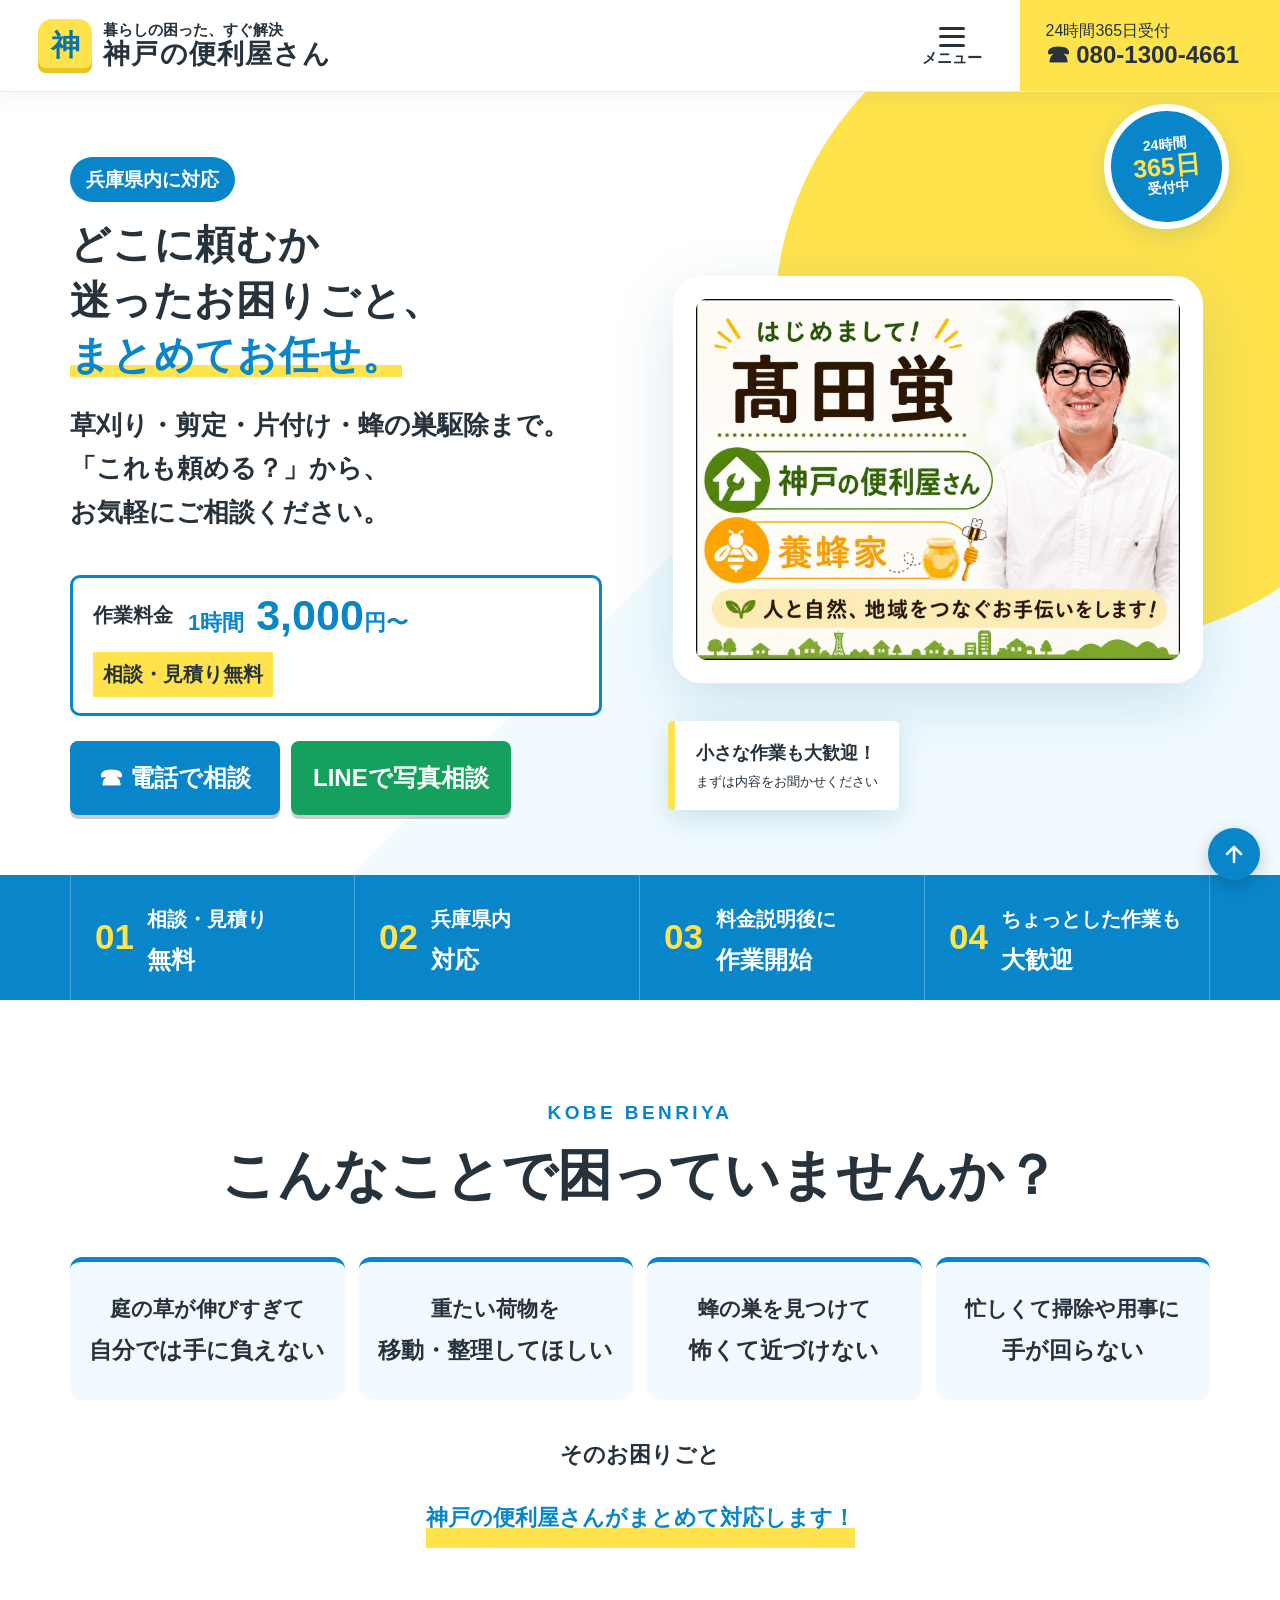
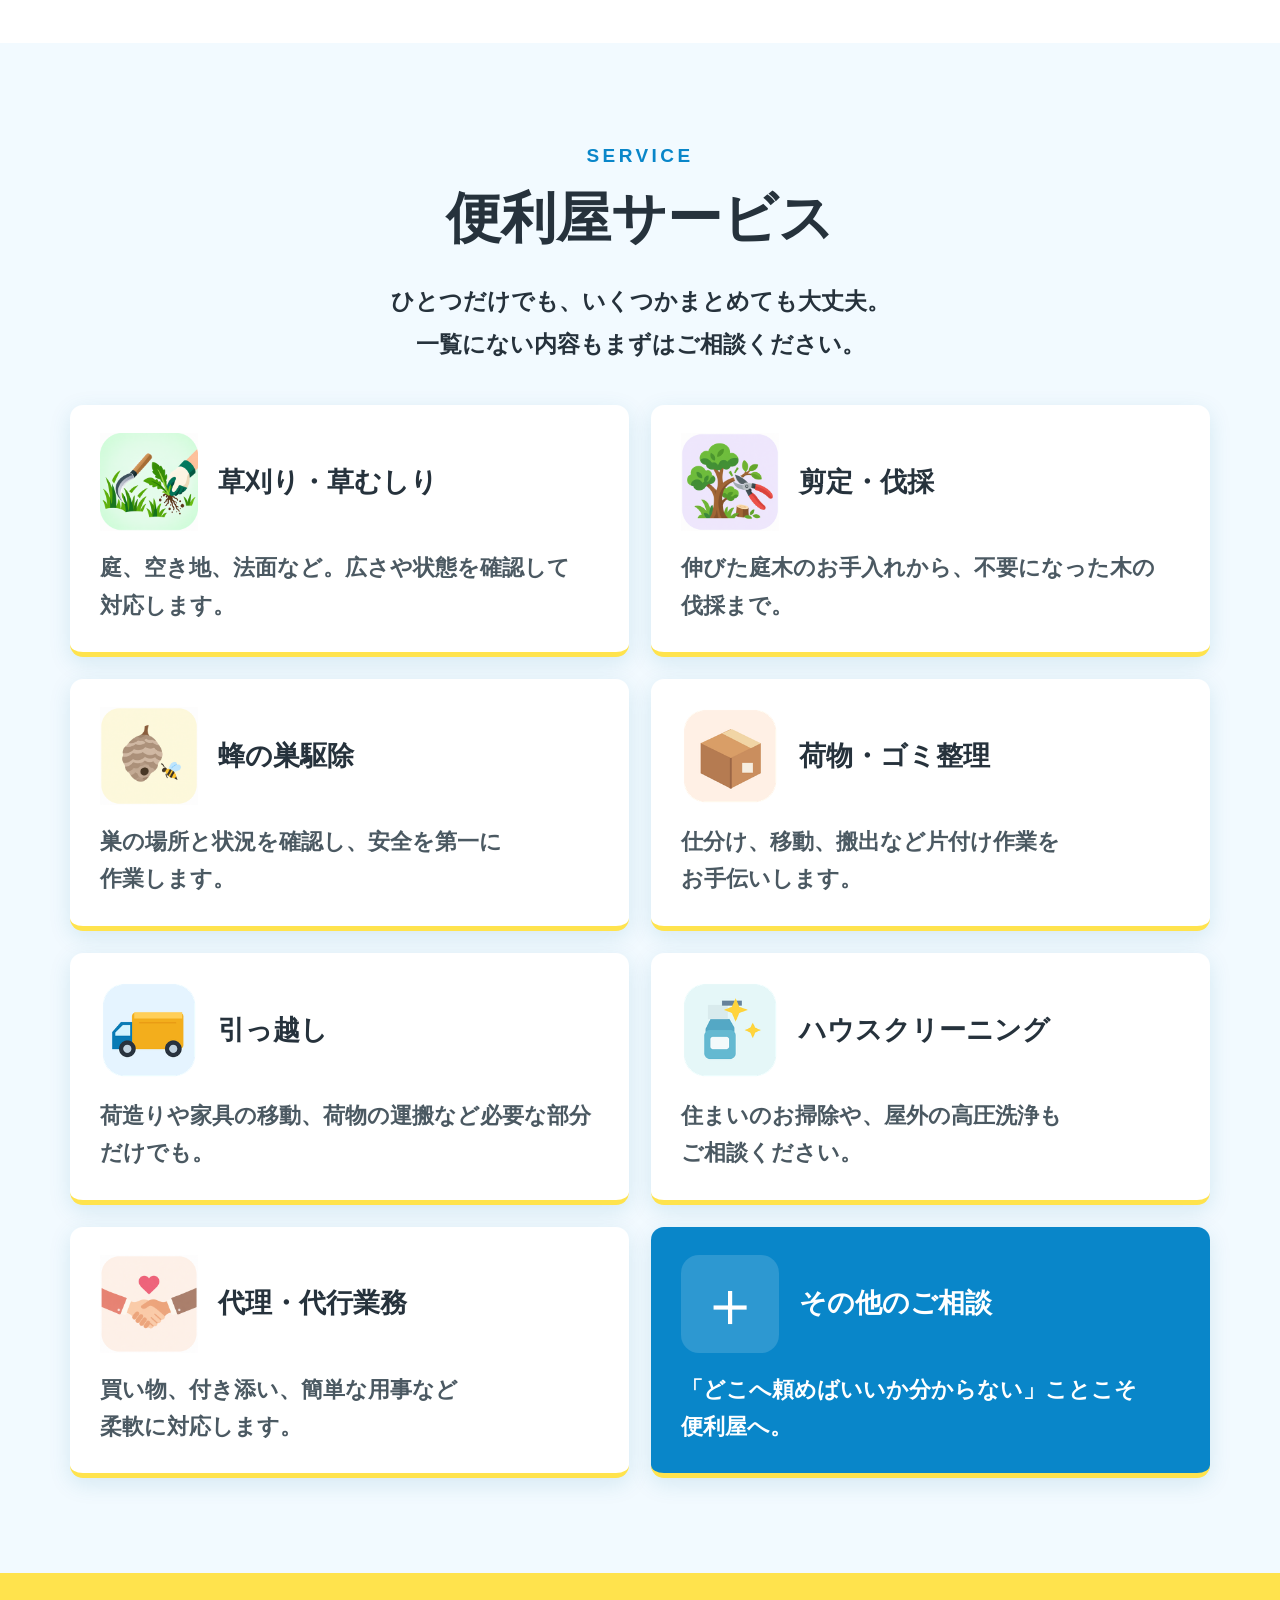
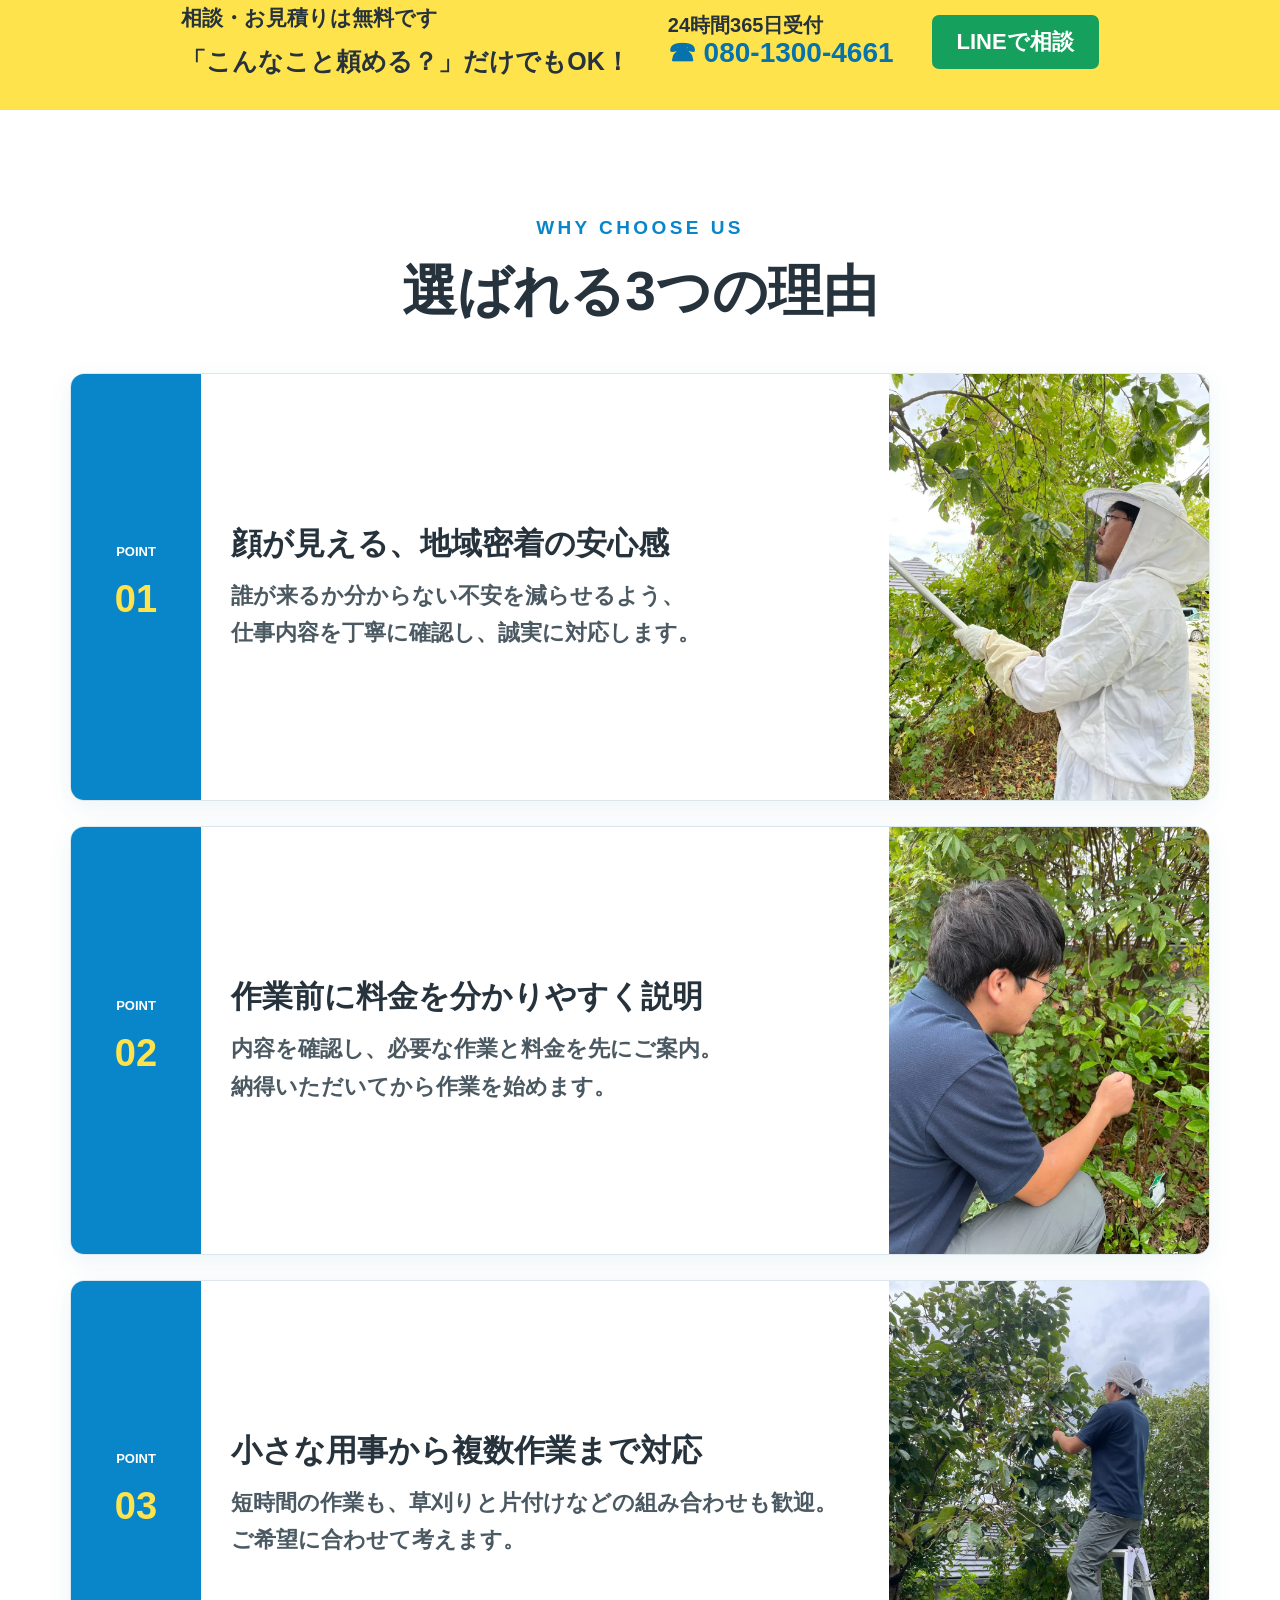
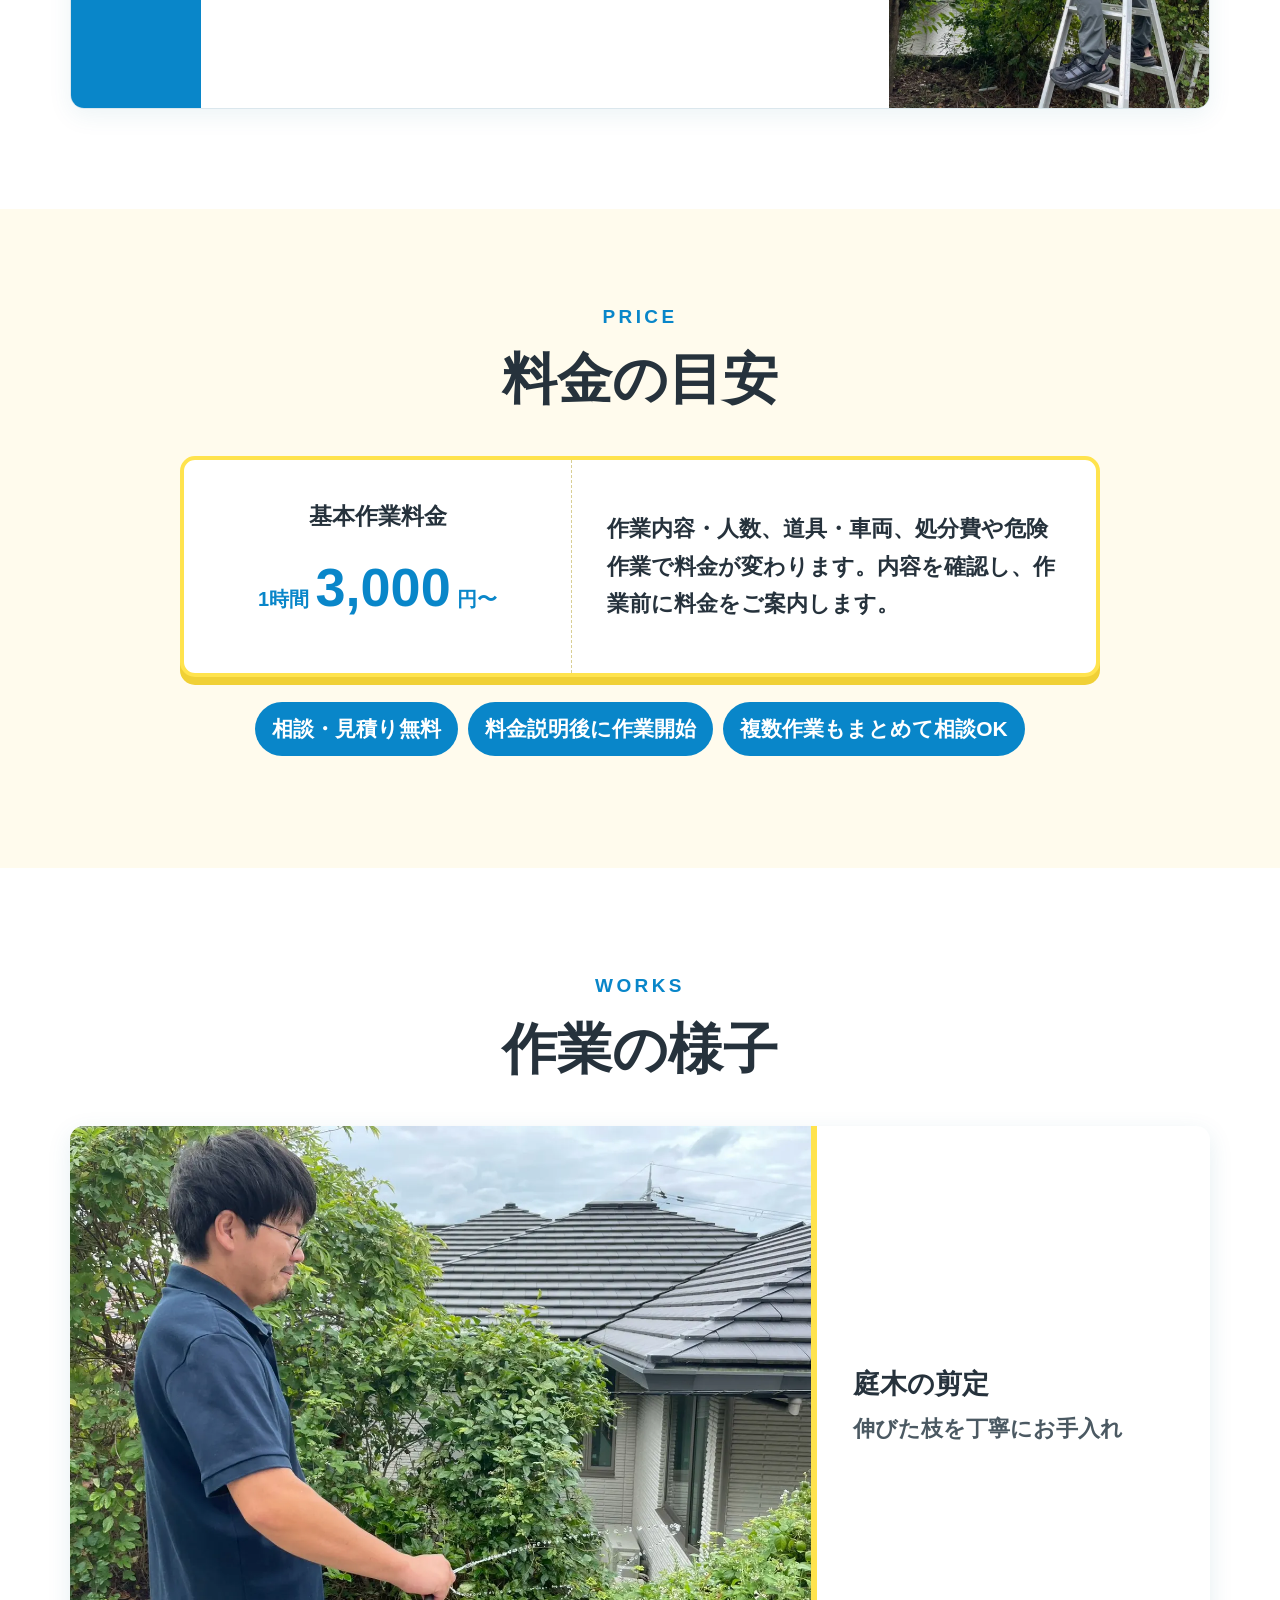
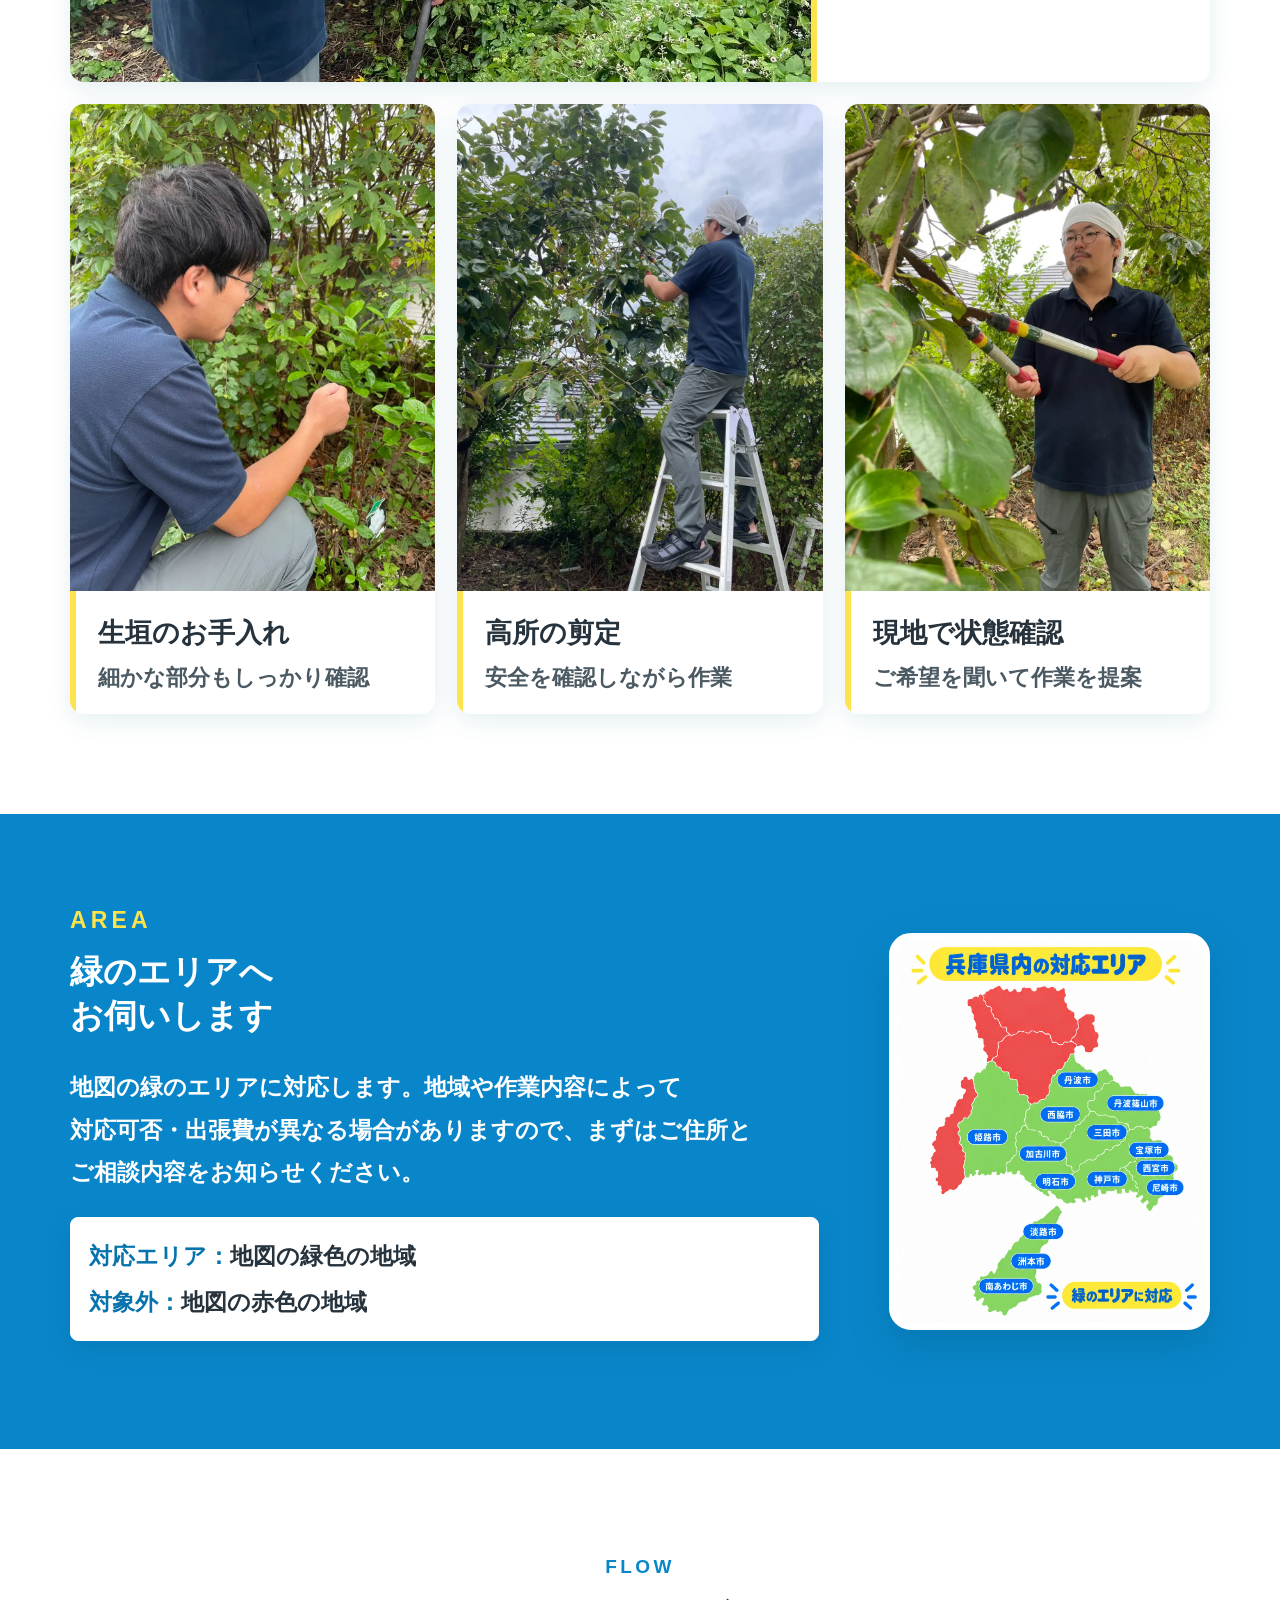
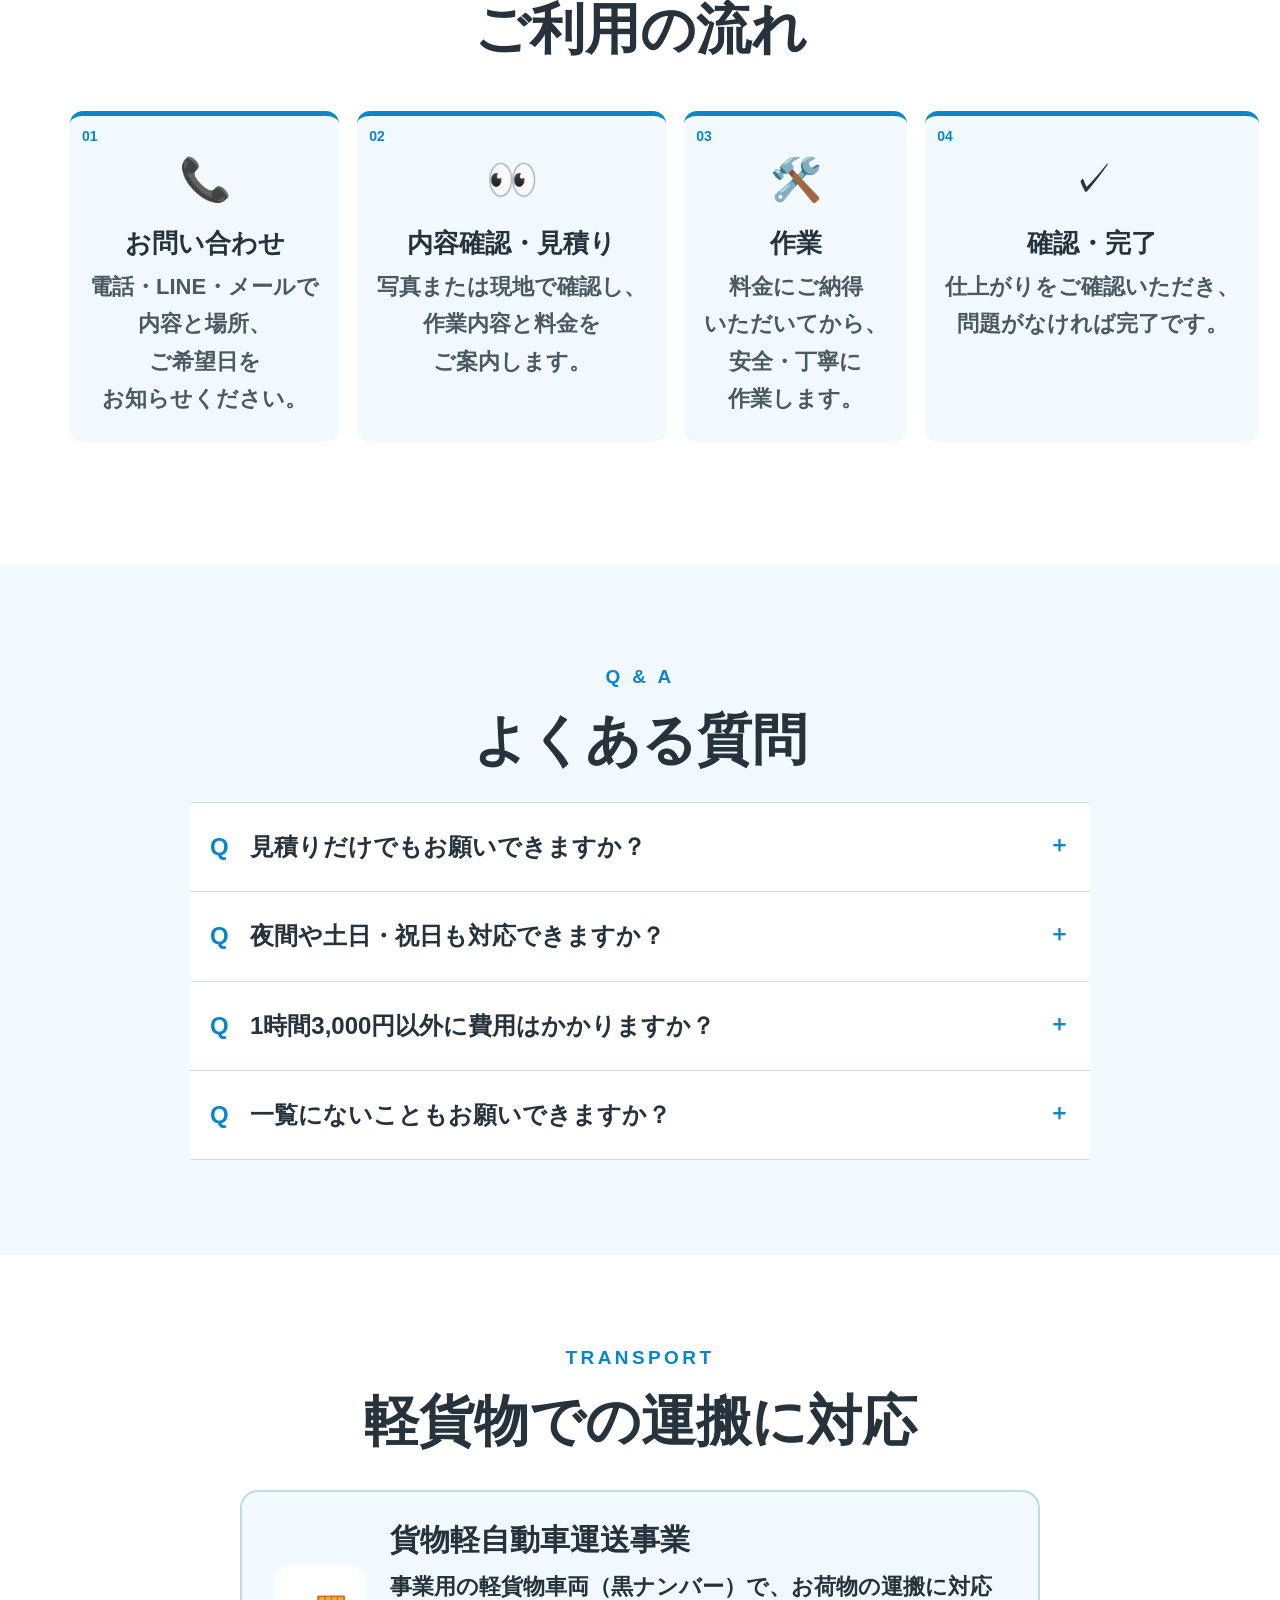
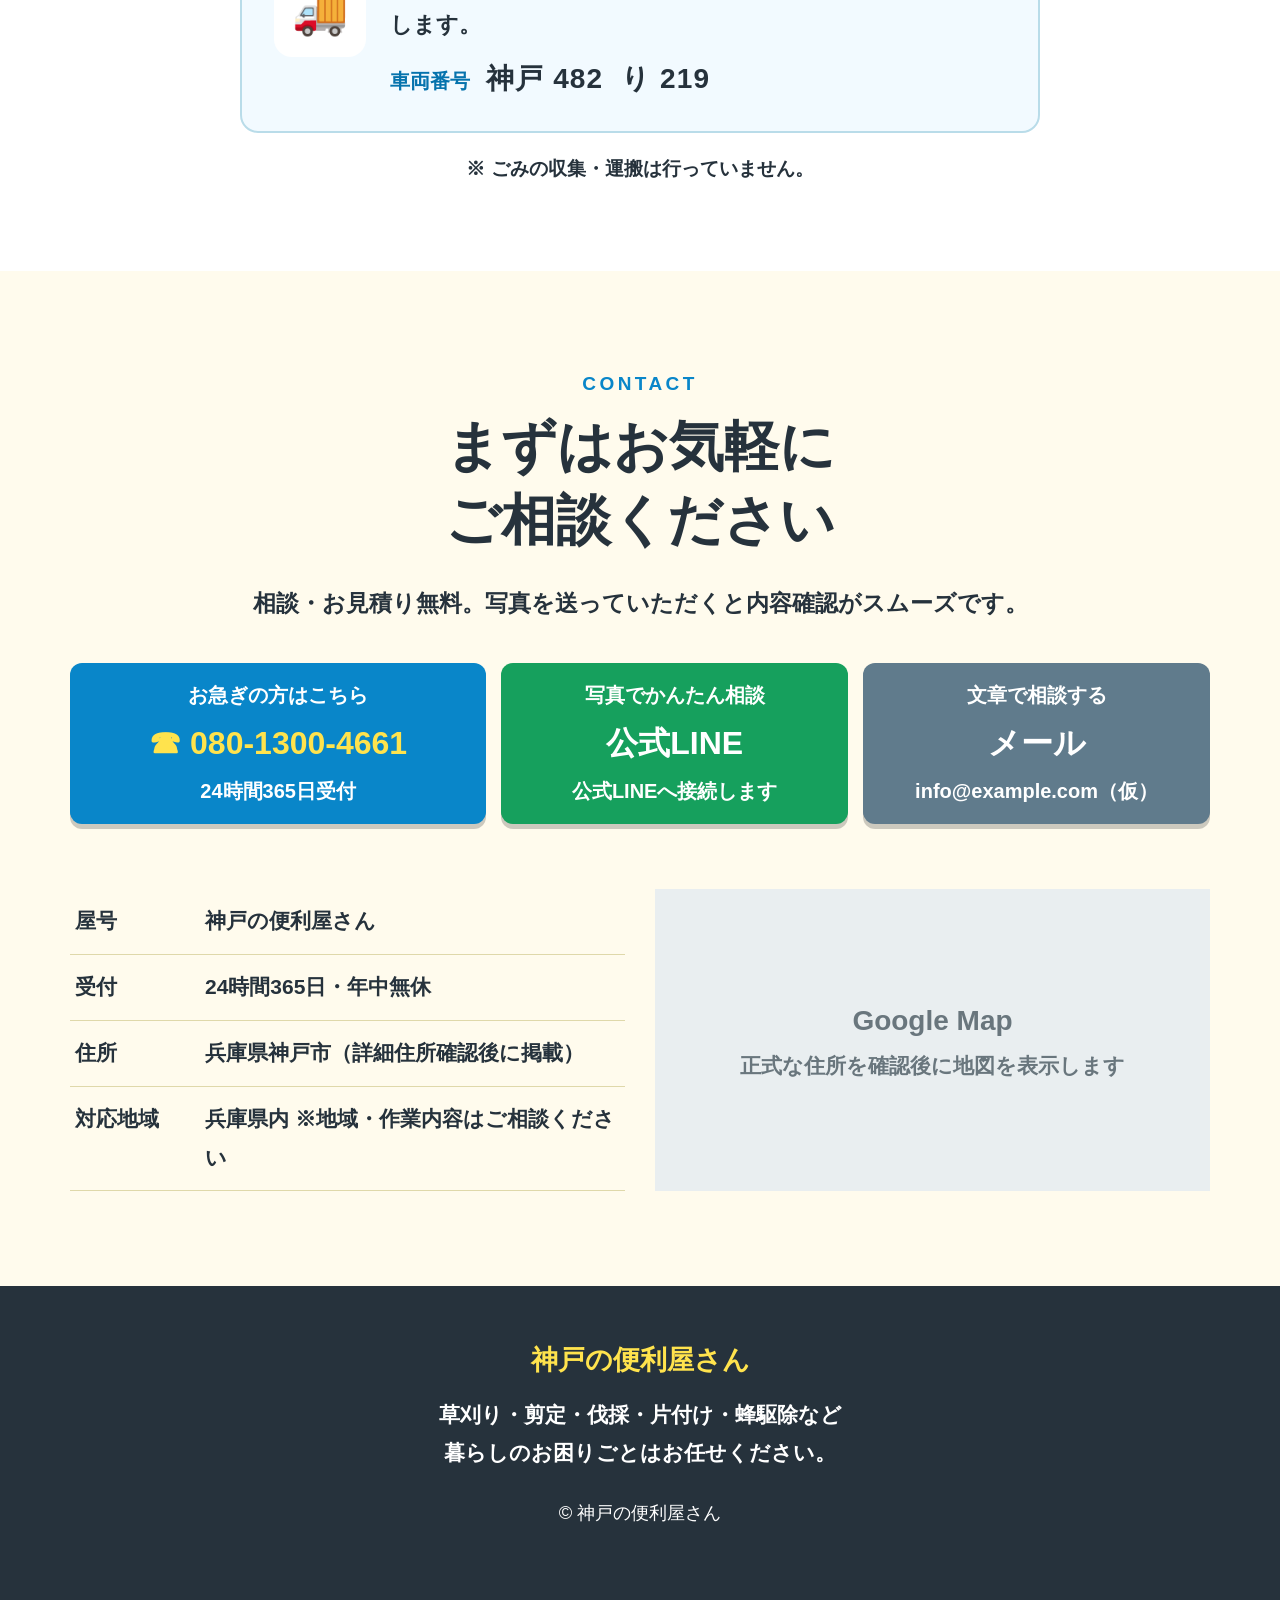
==== index.html @ 19b2cd7d "Add files via upload" ====
<!doctype html>
<html lang="ja">
<head>
  <meta charset="utf-8"><meta name="viewport" content="width=device-width,initial-scale=1">
  <title>神戸の便利屋さん｜草刈り・剪定・片付け・蜂駆除</title>
  <meta name="description" content="神戸周辺の草刈り、剪定、伐採、引っ越し、ハウスクリーニング、荷物・ゴミ整理、代理代行、蜂駆除なら神戸の便利屋さんへ。24時間365日受付。">
  <link rel="icon" type="image/svg+xml" href="data:image/svg+xml,%3Csvg xmlns='http://www.w3.org/2000/svg' viewBox='0 0 64 64'%3E%3Crect width='64' height='64' rx='14' fill='%23ffe34d'/%3E%3Cpath d='M12 29 32 12l20 17v24H12z' fill='%230982c4'/%3E%3Cpath d='M27 53V36h10v17' fill='white'/%3E%3C/svg%3E">
  <link rel="stylesheet" href="assets/style.css?v=3.8">
</head>
<body>
  <header class="header" id="top">
    <a class="logo" href="#top"><span class="logo-icon">神</span><span><small>暮らしの困った、すぐ解決</small><strong>神戸の便利屋さん</strong></span></a>
    <nav id="site-nav" aria-label="サイト内メニュー"><a href="#service">サービス</a><a href="#price">料金</a><a href="#works">作業実例</a><a href="#flow">ご利用の流れ</a><a href="#faq">よくある質問</a><a href="#area">対応エリア</a><a href="#contact">お問い合わせ</a></nav>
    <button class="menu-toggle" type="button" aria-controls="site-nav" aria-expanded="false" aria-label="メニューを開く"><span class="menu-icon" aria-hidden="true"><span></span><span></span><span></span></span><span class="menu-label">メニュー</span></button>
    <a class="header-contact" href="tel:08013004661"><small>24時間365日受付</small><strong>☎ 080-1300-4661</strong></a>
  </header>
  <main>
    <section class="hero">
      <div class="hero-copy">
        <p class="local-label">兵庫県内に対応</p>
        <h1><span class="hero-heading-line">どこに頼むか</span><span class="hero-heading-line">迷ったお困りごと、</span><span class="hero-heading-line"><mark>まとめてお任せ。</mark></span></h1>
        <p class="hero-text"><span class="text-line"><span class="phrase">草刈り・剪定・片付け・</span><span class="phrase">蜂の巣駆除まで。</span></span><span class="text-line"><span class="phrase">「これも頼める？」から、</span><span class="phrase">お気軽にご相談ください。</span></span></p>
        <div class="hero-price"><span>作業料金</span><strong><small>1時間</small> 3,000<small>円〜</small></strong><em>相談・見積り無料</em></div>
        <div class="hero-buttons"><a class="button phone" href="tel:08013004661">☎ 電話で相談</a><a class="button line" href="https://lin.ee/Pd40ce4">LINEで写真相談</a></div>
      </div>
      <div class="hero-visual">
        <div class="hero-image profile-image"><img src="assets/profile-takada-v1.2.jpg" alt="神戸の便利屋さん・高田蛍の自己紹介"></div>
        <div class="round-badge"><span>24時間</span><strong>365日</strong><span>受付中</span></div>
        <div class="mini-card"><b>小さな作業も大歓迎！</b><span>まずは内容をお聞かせください</span></div>
      </div>
    </section>
    <section class="quick-points">
      <div><b>01</b><span>相談・見積り</span><strong>無料</strong></div><div><b>02</b><span>兵庫県内</span><strong>対応</strong></div>
      <div><b>03</b><span>料金説明後に</span><strong>作業開始</strong></div><div><b>04</b><span><span class="phrase">ちょっとした</span><span class="phrase">作業も</span></span><strong>大歓迎</strong></div>
    </section>
    <section class="intro wrap">
      <p class="section-label">KOBE BENRIYA</p><h2>こんなことで<br class="mobile-break">困っていませんか？</h2>
      <div class="trouble-grid"><p>庭の草が伸びすぎて<br><b>自分では手に負えない</b></p><p>重たい荷物を<br><b>移動・整理してほしい</b></p><p>蜂の巣を見つけて<br><b>怖くて近づけない</b></p><p>忙しくて掃除や用事に<br><b>手が回らない</b></p></div>
      <div class="answer"><span>そのお困りごと</span><strong><span class="phrase">神戸の便利屋さんが</span><span class="phrase">まとめて対応します！</span></strong></div>
    </section>
    <section class="services" id="service"><div class="wrap">
      <p class="section-label">SERVICE</p><h2>便利屋サービス</h2><p class="section-lead"><span class="phrase">ひとつだけでも、</span><span class="phrase">いくつかまとめても大丈夫。</span><br><span class="phrase">一覧にない内容も</span><span class="phrase">まずはご相談ください。</span></p>
      <div class="service-grid">
        <article><div class="service-mark"><img src="assets/service-grass.png" alt=""><h3>草刈り・草むしり</h3></div><p><span class="phrase">庭、空き地、</span><span class="phrase">法面など。</span><span class="phrase">広さや状態を</span><span class="phrase">確認して</span><span class="phrase">対応します。</span></p></article>
        <article><div class="service-mark"><img src="assets/service-pruning.png" alt=""><h3>剪定・伐採</h3></div><p><span class="phrase">伸びた庭木の</span><span class="phrase">お手入れから、</span><span class="phrase">不要になった木の</span><span class="phrase">伐採まで。</span></p></article>
        <article><div class="service-mark"><img src="assets/service-bee.png" alt=""><h3>蜂の巣駆除</h3></div><p><span class="phrase">巣の場所と</span><span class="phrase">状況を確認し、</span><span class="phrase">安全を第一に</span><span class="phrase">作業します。</span></p></article>
        <article><div class="service-mark"><img src="assets/service-boxes.png" alt=""><h3>荷物・ゴミ整理</h3></div><p><span class="phrase">仕分け、移動、</span><span class="phrase">搬出など</span><span class="phrase">片付け作業を</span><span class="phrase">お手伝いします。</span></p></article>
        <article><div class="service-mark"><img src="assets/service-moving.png" alt=""><h3>引っ越し</h3></div><p><span class="phrase">荷造りや</span><span class="phrase">家具の移動、</span><span class="phrase">荷物の運搬など</span><span class="phrase">必要な部分</span><span class="phrase">だけでも。</span></p></article>
        <article><div class="service-mark"><img src="assets/service-cleaning.png" alt=""><h3>ハウス<wbr>クリーニング</h3></div><p><span class="phrase">住まいのお掃除や、</span><span class="phrase">屋外の高圧洗浄も</span><span class="phrase">ご相談ください。</span></p></article>
        <article><div class="service-mark"><img src="assets/service-support.png" alt=""><h3>代理・代行業務</h3></div><p><span class="phrase">買い物、付き添い、</span><span class="phrase">簡単な用事など</span><span class="phrase">柔軟に対応します。</span></p></article>
        <article class="other"><div class="service-mark"><span class="service-more" aria-hidden="true">＋</span><h3>その他のご相談</h3></div><p><span class="phrase">「どこへ頼めば</span><span class="phrase">いいか</span><span class="phrase">分からない」</span><span class="phrase">ことこそ</span><span class="phrase">便利屋へ。</span></p></article>
      </div>
    </div></section>
    <section class="contact-bar"><div><p>相談・お見積りは無料です</p><strong>「こんなこと頼める？」だけでもOK！</strong></div><a href="tel:08013004661"><small>24時間365日受付</small><b>☎ 080-1300-4661</b></a><a class="line-mini" href="https://lin.ee/Pd40ce4">LINEで相談</a></section>
    <section class="reasons wrap">
      <p class="section-label">WHY CHOOSE US</p><h2>選ばれる3つの理由</h2>
      <div class="reason-list">
        <article><b>POINT <em>01</em></b><div><h3><span class="phrase">顔が見える、</span><span class="phrase">地域密着の安心感</span></h3><p><span class="phrase">誰が来るか分からない</span><span class="phrase">不安を減らせるよう、</span><span class="phrase">仕事内容を丁寧に確認し、</span><span class="phrase">誠実に対応します。</span></p></div><img src="assets/work-7.webp" alt="神戸の便利屋さんスタッフ"></article>
        <article><b>POINT <em>02</em></b><div><h3><span class="phrase">作業前に料金を</span><span class="phrase">分かりやすく説明</span></h3><p><span class="phrase">内容を確認し、</span><span class="phrase">必要な作業と料金を</span><span class="phrase">先にご案内。</span><span class="phrase">納得いただいてから</span><span class="phrase">作業を始めます。</span></p></div><img src="assets/work-11.webp" alt="庭木を確認するスタッフ"></article>
        <article><b>POINT <em>03</em></b><div><h3><span class="phrase">小さな用事から</span><span class="phrase">複数作業まで対応</span></h3><p><span class="phrase">短時間の作業も、</span><span class="phrase">草刈りと片付けなどの</span><span class="phrase">組み合わせも歓迎。</span><span class="phrase">ご希望に合わせて</span><span class="phrase">考えます。</span></p></div><img src="assets/work-12.webp" alt="脚立を使った庭木作業"></article>
      </div>
    </section>
    <section class="pricing" id="price"><div class="wrap">
      <p class="section-label">PRICE</p><h2>料金の目安</h2>
      <div class="price-card"><div><span>基本作業料金</span><strong><small>1時間</small> 3,000<small>円〜</small></strong></div><p class="price-description"><span>作業内容・人数、</span><span>道具・車両、</span><span>処分費や危険作業で</span><span>料金が変わります。</span><span class="price-description-second">内容を確認し、</span><span>作業前に</span><span>料金をご案内します。</span></p></div>
      <ul class="price-notes"><li>相談・見積り無料</li><li>料金説明後に作業開始</li><li>複数作業もまとめて相談OK</li></ul>
    </div></section>
    <section class="works wrap" id="works">
      <p class="section-label">WORKS</p><h2>作業の様子</h2>
      <div class="work-grid">
        <figure><img src="assets/work-10.webp" alt="庭木の剪定作業"><figcaption><b>庭木の剪定</b><span>伸びた枝を丁寧にお手入れ</span></figcaption></figure>
        <figure><img src="assets/work-11.webp" alt="生垣のお手入れ"><figcaption><b>生垣のお手入れ</b><span>細かな部分もしっかり確認</span></figcaption></figure>
        <figure><img src="assets/work-12.webp" alt="高所の剪定作業"><figcaption><b>高所の剪定</b><span>安全を確認しながら作業</span></figcaption></figure>
        <figure><img src="assets/work-8.webp" alt="庭木を確認するスタッフ"><figcaption><b>現地で状態確認</b><span>ご希望を聞いて作業を提案</span></figcaption></figure>
      </div>
    </section>
    <section class="area" id="area"><div class="wrap area-inner"><div><p class="section-label">AREA</p><h2>緑のエリアへ<br>お伺いします</h2><p><span class="phrase">地図の緑のエリアに</span><span class="phrase">対応します。</span><span class="phrase">地域や作業内容によって</span><span class="phrase">対応可否・出張費が</span><span class="phrase">異なる場合がありますので、</span><span class="phrase">まずはご住所と</span><span class="phrase">ご相談内容を</span><span class="phrase">お知らせください。</span></p><p class="area-list"><b>対応エリア：</b>地図の緑色の地域<br><b>対象外：</b>地図の赤色の地域</p></div><figure class="area-map city-map"><img src="assets/hyogo-city-map.webp" alt="緑が対応エリア、赤が対象外の兵庫県地図。朝来市・豊岡市など赤色の地域は対象外"></figure></div></section>
    <section class="flow wrap" id="flow">
      <p class="section-label">FLOW</p><h2>ご利用の流れ</h2>
      <ol><li><b>01</b><i>📞</i><h3>お問い合わせ</h3><p><span class="phrase">電話・LINE・メールで</span><span class="phrase">内容と場所、</span><span class="phrase">ご希望日を</span><span class="phrase">お知らせください。</span></p></li><li><b>02</b><i>👀</i><h3>内容確認・見積り</h3><p><span class="phrase">写真または現地で確認し、</span><span class="phrase">作業内容と料金を</span><span class="phrase">ご案内します。</span></p></li><li><b>03</b><i>🛠️</i><h3>作業</h3><p><span class="phrase">料金にご納得</span><span class="phrase">いただいてから、</span><span class="phrase">安全・丁寧に</span><span class="phrase">作業します。</span></p></li><li><b>04</b><i>✓</i><h3>確認・完了</h3><p><span class="phrase">仕上がりをご確認いただき、</span><span class="phrase">問題がなければ</span><span class="phrase">完了です。</span></p></li></ol>
    </section>
    <section class="faq" id="faq"><div class="wrap">
      <p class="section-label">Q &amp; A</p><h2>よくある質問</h2>
      <details><summary>見積りだけでもお願いできますか？</summary><p><span class="phrase">はい。ご相談・</span><span class="phrase">お見積りは無料です。</span><span class="phrase">内容と場所を</span><span class="phrase">お知らせください。</span></p></details>
      <details><summary>夜間や土日・祝日も対応できますか？</summary><p><span class="phrase">24時間365日</span><span class="phrase">受け付けています。</span><span class="phrase">実際の作業時間は</span><span class="phrase">内容や周辺環境を</span><span class="phrase">確認してご相談します。</span></p></details>
      <details><summary>1時間3,000円以外に費用はかかりますか？</summary><p><span class="phrase">作業人数、道具、車両、</span><span class="phrase">処分費、危険作業、</span><span class="phrase">出張地域などにより</span><span class="phrase">追加費用が必要な</span><span class="phrase">場合があります。</span><span class="phrase">作業前にご説明します。</span></p></details>
      <details><summary>一覧にないこともお願いできますか？</summary><p><span class="phrase">対応できる可能性が</span><span class="phrase">あります。</span><span class="phrase">「どこに頼めばいいか</span><span class="phrase">分からない」内容も、</span><span class="phrase">まずは一度</span><span class="phrase">ご相談ください。</span></p></details>
    </div></section>
    <section class="license wrap"><p class="section-label">TRANSPORT</p><h2>軽貨物での運搬に対応</h2><div class="transport-card"><div class="transport-icon" aria-hidden="true">🚚</div><div class="transport-copy"><h3>貨物軽自動車運送事業</h3><p>事業用の軽貨物車両（黒ナンバー）で、お荷物の運搬に対応します。</p><p class="transport-number"><span>車両番号</span><strong>神戸 482&nbsp; り 219</strong></p></div></div><p class="transport-note">※ ごみの収集・運搬は行っていません。</p></section>
    <section class="contact" id="contact"><div class="wrap">
      <p class="section-label">CONTACT</p><h2>まずはお気軽に<br>ご相談ください</h2><p><span class="phrase">相談・お見積り無料。</span><span class="phrase">写真を送っていただくと</span><span class="phrase">内容確認がスムーズです。</span></p>
      <div class="contact-grid"><a class="contact-phone" href="tel:08013004661"><small>お急ぎの方はこちら</small><strong>☎ 080-1300-4661</strong><em>24時間365日受付</em></a><a class="contact-line" href="https://lin.ee/Pd40ce4"><small>写真でかんたん相談</small><strong>公式LINE</strong><em>公式LINEへ接続します</em></a><a class="contact-mail" href="mailto:info@example.com"><small>文章で相談する</small><strong>メール</strong><em>info@example.com（仮）</em></a></div>
      <div class="company"><dl><div><dt>屋号</dt><dd>神戸の便利屋さん</dd></div><div><dt>受付</dt><dd>24時間365日・年中無休</dd></div><div><dt>住所</dt><dd>兵庫県神戸市（詳細住所確認後に掲載）</dd></div><div><dt>対応地域</dt><dd>兵庫県内 ※地域・作業内容はご相談ください</dd></div></dl><div class="map"><b>Google Map</b><span>正式な住所を確認後に地図を表示します</span></div></div>
    </div></section>
  </main>
  <footer><a href="#top">神戸の便利屋さん</a><p>草刈り・剪定・伐採・片付け・蜂駆除など<br><span class="phrase">暮らしのお困りごとは</span><span class="phrase">お任せください。</span></p><small>© 神戸の便利屋さん</small></footer>
  <button class="back-top" type="button" aria-label="ページの一番上へ戻る"><svg viewBox="0 0 24 24" aria-hidden="true" focusable="false"><path d="M12 20V5M5 12l7-7 7 7"/></svg></button>
  <div class="fixed-contact"><a href="tel:08013004661">☎ <strong>電話する</strong></a><a href="https://lin.ee/Pd40ce4">公式LINE</a></div>
  <script src="assets/script.js"></script>
</body></html>
---- assets/style.css ----
:root{--blue:#0986c9;--blue2:#0673ad;--yellow:#ffe34d;--green:#16a05d;--ink:#26323c;--muted:#66737c;--pale:#f2faff;--cream:#fffbed;--line:#dbe7ed;--max:1140px}*{box-sizing:border-box}html{scroll-behavior:smooth;scroll-padding-top:86px}body{margin:0;color:var(--ink);background:#fff;font-family:"Hiragino Kaku Gothic ProN","Yu Gothic",Meiryo,sans-serif;font-size:17px;line-height:1.8}a{color:inherit;text-decoration:none}img{display:block;width:100%;height:auto}h1,h2,h3,p{margin-top:0}h1,h2,h3{line-height:1.35}.wrap{width:min(90%,var(--max));margin:auto}.header{position:sticky;top:0;z-index:60;height:86px;display:flex;align-items:center;gap:30px;padding:9px 3vw;background:#fff;border-bottom:1px solid #e4edf1;box-shadow:0 4px 18px #145b7a12}.logo{display:flex;align-items:center;gap:11px;white-space:nowrap}.logo-icon{width:54px;height:54px;display:grid;place-items:center;background:var(--yellow);color:var(--blue2);border-radius:14px 14px 8px 8px;box-shadow:inset 0 -5px #e6c524;font-size:29px;font-weight:900}.logo small,.logo strong{display:block;line-height:1.15}.logo small{font-size:11px;font-weight:700}.logo strong{font-size:24px;letter-spacing:.04em}.header nav{margin-left:auto;display:flex;gap:24px;font-size:14px;font-weight:800}.header nav a:hover{color:var(--blue)}.header-contact{align-self:stretch;min-width:260px;margin:-9px -3vw -9px 0;padding:7px 2vw;background:var(--yellow);display:flex;flex-direction:column;justify-content:center;line-height:1.18}.header-contact small{font-size:11px}.header-contact strong{font-size:21px}.header-contact em{font-size:10px;font-style:normal;color:#6b5f20}.hero{min-height:650px;display:grid;grid-template-columns:1.02fr .98fr;overflow:hidden;background:linear-gradient(135deg,#fff 0 55%,#f1fbff 55%)}.hero-copy{padding:65px 4vw 60px max(5vw,calc((100vw - var(--max))/2));display:flex;flex-direction:column;justify-content:center}.local-label{display:inline-flex;align-self:flex-start;margin-bottom:15px;padding:5px 16px;border-radius:30px;background:var(--blue);color:#fff;font-weight:800;font-size:15px}.hero h1{font-size:clamp(43px,5.2vw,72px);letter-spacing:.02em;margin:0 0 20px}.hero h1 mark{color:var(--blue);background:linear-gradient(transparent 72%,var(--yellow) 0)}.hero-text{font-size:clamp(17px,1.7vw,21px);font-weight:700}.hero-price{display:flex;align-items:center;gap:15px;flex-wrap:wrap;margin:15px 0 25px;padding:16px 20px;border:3px solid var(--blue);border-radius:10px;background:#fff;width:min(100%,560px)}.hero-price>span{font-weight:900}.hero-price strong{font-size:38px;color:var(--blue);line-height:1}.hero-price strong small{font-size:18px}.hero-price em{font-style:normal;background:var(--yellow);padding:4px 10px;font-weight:900;font-size:13px}.hero-buttons{display:flex;gap:11px}.button{display:flex;align-items:center;justify-content:center;min-width:210px;padding:15px 22px;border-radius:8px;color:#fff;font-size:19px;font-weight:900;box-shadow:0 4px 0 #0003}.phone{background:var(--blue)}.line{background:var(--green)}.hero-visual{position:relative;min-height:650px;padding:42px 6vw 50px 20px;display:flex;align-items:center;justify-content:center}.hero-visual:before{content:"";position:absolute;width:650px;height:650px;border-radius:50%;background:var(--yellow);right:-145px;top:-100px}.hero-image{position:relative;width:min(100%,600px);height:500px;border-radius:50% 18% 48% 20%;overflow:hidden;border:12px solid #fff;box-shadow:0 20px 60px #126a8d2b}.hero-image img{width:100%;height:100%;object-fit:cover}.round-badge{position:absolute;left:0;top:75px;width:125px;height:125px;border-radius:50%;background:var(--blue);color:#fff;border:7px solid #fff;display:flex;flex-direction:column;align-items:center;justify-content:center;line-height:1.1;transform:rotate(-5deg);box-shadow:0 7px 24px #075d8729}.round-badge span{font-size:14px;font-weight:800}.round-badge strong{font-size:25px;color:var(--yellow)}.mini-card{position:absolute;left:15px;bottom:65px;background:#fff;padding:16px 21px;border-left:7px solid var(--yellow);box-shadow:0 10px 30px #075d8729;display:flex;flex-direction:column;border-radius:5px}.mini-card b{font-size:18px}.mini-card span{font-size:13px}.quick-points{display:grid;grid-template-columns:repeat(4,1fr);background:var(--blue);color:#fff;padding:0 max(5vw,calc((100% - var(--max))/2))}.quick-points div{min-height:104px;display:grid;grid-template-columns:auto 1fr;grid-template-rows:1fr 1fr;column-gap:13px;align-content:center;padding:18px 24px;border-right:1px solid #ffffff42}.quick-points div:first-child{border-left:1px solid #ffffff42}.quick-points b{grid-row:1/3;align-self:center;font-size:35px;color:var(--yellow)}.quick-points span{align-self:end;font-size:12px}.quick-points strong{font-size:20px}.section-label{text-align:center;margin:0 0 8px;color:var(--blue);font-weight:900;font-size:14px;letter-spacing:.18em}.wrap>h2,.services h2,.faq h2,.contact h2{font-size:clamp(34px,4.4vw,55px);text-align:center;margin-bottom:25px}.section-lead{text-align:center}.intro{padding:95px 0}.trouble-grid{display:grid;grid-template-columns:repeat(4,1fr);gap:14px;margin:45px 0 35px}.trouble-grid p{margin:0;padding:28px 18px;background:var(--pale);border-radius:12px;text-align:center;font-size:15px;border-top:5px solid var(--blue)}.trouble-grid b{font-size:18px}.answer{display:flex;flex-direction:column;align-items:center;text-align:center}.answer span{font-weight:800}.answer strong{font-size:clamp(23px,3.2vw,39px);color:var(--blue);background:linear-gradient(transparent 72%,var(--yellow) 0)}.services{background:var(--pale);padding:95px 0}.service-grid{display:grid;grid-template-columns:repeat(4,1fr);gap:18px;margin-top:40px}.service-grid article{padding:28px 22px;background:#fff;border-radius:13px;box-shadow:0 6px 22px #0c6f9620;border-bottom:5px solid var(--yellow)}.service-grid i{font-style:normal;font-size:44px}.service-grid h3{font-size:20px;margin:12px 0 8px}.service-grid p{font-size:14px;line-height:1.65;margin:0;color:var(--muted)}.service-grid .other{background:var(--blue);color:#fff}.service-grid .other p{color:#fff}.contact-bar{display:flex;align-items:center;justify-content:center;gap:38px;padding:26px 5vw;background:var(--yellow)}.contact-bar p{font-size:14px;font-weight:800;margin:0}.contact-bar>div strong{font-size:22px}.contact-bar>a{display:flex;flex-direction:column;line-height:1.15}.contact-bar>a small,.contact-bar>a em{font-size:11px;font-style:normal}.contact-bar>a b{font-size:25px;color:var(--blue2)}.contact-bar .line-mini{display:block;background:var(--green);color:#fff;border-radius:7px;padding:14px 25px;font-weight:900}.reasons{padding:100px 0}.reason-list{display:grid;gap:25px;margin-top:45px}.reason-list article{display:grid;grid-template-columns:130px 1fr 320px;align-items:center;min-height:220px;background:#fff;border:1px solid var(--line);border-radius:14px;overflow:hidden;box-shadow:0 7px 24px #0a668813}.reason-list article>b{height:100%;background:var(--blue);color:#fff;display:flex;flex-direction:column;align-items:center;justify-content:center;font-size:13px}.reason-list article>b em{font-style:normal;font-size:38px;color:var(--yellow)}.reason-list article>div{padding:30px 35px}.reason-list h3{font-size:26px;margin-bottom:12px}.reason-list p{margin:0;font-size:15px;color:var(--muted)}.reason-list img{height:220px;object-fit:cover}.pricing{padding:90px 0;background:var(--cream)}.price-card{display:grid;grid-template-columns:1fr 1.35fr;align-items:center;max-width:920px;margin:40px auto 25px;background:#fff;border:4px solid var(--yellow);border-radius:15px;box-shadow:0 8px 0 #f0d036}.price-card>div{padding:35px;text-align:center;border-right:1px dashed #d9cf95}.price-card span{display:block;font-size:17px;font-weight:900}.price-card strong{font-size:49px;color:var(--blue)}.price-card strong small{font-size:18px}.price-card p{margin:0;padding:35px;font-size:15px}.price-notes{display:flex;justify-content:center;gap:10px;list-style:none;padding:0}.price-notes li{background:var(--blue);color:#fff;padding:8px 17px;border-radius:30px;font-weight:800;font-size:14px}.works{padding:100px 0}.work-grid{display:grid;grid-template-columns:repeat(2,1fr);gap:22px;margin-top:40px}.work-grid figure{margin:0;border-radius:14px;overflow:hidden;background:#fff;box-shadow:0 7px 24px #0a66881b}.work-grid img{aspect-ratio:16/10;object-fit:cover}.work-grid figcaption{padding:18px 22px;border-left:6px solid var(--yellow)}.work-grid b,.work-grid span{display:block}.work-grid b{font-size:21px}.work-grid span{font-size:14px;color:var(--muted)}.area{padding:85px 0;background:var(--blue);color:#fff}.area .section-label{text-align:left;color:var(--yellow)}.area h2{text-align:left!important}.area-inner{display:grid;grid-template-columns:1.4fr .6fr;align-items:center;gap:70px}.area-list{font-weight:800;padding:15px 18px;border:1px solid #ffffff60;border-radius:8px}.area-mark{width:270px;height:270px;margin:auto;border-radius:50%;background:var(--yellow);color:var(--blue2);border:12px solid #fff;display:flex;flex-direction:column;align-items:center;justify-content:center;text-align:center;line-height:1.2}.area-mark strong{font-size:42px}.flow{padding:100px 0}.flow ol{list-style:none;padding:0;display:grid;grid-template-columns:repeat(4,1fr);gap:18px;margin-top:45px}.flow li{position:relative;padding:25px 20px;text-align:center;background:var(--pale);border-radius:13px;border-top:5px solid var(--blue)}.flow li>b{position:absolute;left:12px;top:8px;font-size:14px;color:var(--blue)}.flow li>i{display:block;font-style:normal;font-size:42px}.flow li h3{font-size:19px;margin:7px 0}.flow li p{font-size:13px;color:var(--muted);margin:0}.faq{padding:95px 0;background:var(--pale)}.faq details{max-width:900px;margin:auto;border-top:1px solid #cddde4;background:#fff}.faq details:last-child{border-bottom:1px solid #cddde4}.faq summary{cursor:pointer;list-style:none;padding:22px 55px 22px 60px;position:relative;font-weight:900}.faq summary:before{content:"Q";position:absolute;left:20px;color:var(--blue);font-size:24px}.faq summary:after{content:"＋";position:absolute;right:20px;color:var(--blue);font-size:22px}.faq details[open] summary:after{content:"−"}.faq details p{margin:0;padding:0 30px 24px 60px;color:var(--muted)}.license{padding:85px 0}.license-box{max-width:900px;margin:auto;padding:34px;text-align:center;border:3px dashed #95cde7;border-radius:13px;background:var(--pale)}.license-box strong,.license-box span{display:block}.license-box strong{font-size:22px}.license-box span{font-size:14px;color:var(--muted)}.contact{padding:95px 0;background:var(--cream);text-align:center}.contact-grid{display:grid;grid-template-columns:1.2fr 1fr 1fr;gap:15px;margin:38px 0 65px}.contact-grid a{min-height:125px;border-radius:12px;color:#fff;display:flex;flex-direction:column;align-items:center;justify-content:center;padding:14px;box-shadow:0 5px 0 #0003}.contact-grid small,.contact-grid em{font-size:12px;font-style:normal}.contact-grid strong{font-size:26px}.contact-phone{background:var(--blue)}.contact-phone strong{color:var(--yellow);font-size:30px}.contact-line{background:var(--green)}.contact-mail{background:#607b8c}.company{display:grid;grid-template-columns:1fr 1fr;gap:30px;text-align:left}.company dl{margin:0}.company dl>div{display:grid;grid-template-columns:110px 1fr;padding:13px 5px;border-bottom:1px solid #dfd8aa}.company dt{font-weight:900}.company dd{margin:0}.map{min-height:250px;background:#e9eef0;display:flex;flex-direction:column;align-items:center;justify-content:center;color:#69767d}.map b{font-size:28px}.map span{font-size:13px}footer{text-align:center;background:#26323c;color:#fff;padding:50px 20px 105px}footer>a{color:var(--yellow);font-size:27px;font-weight:900}footer p{font-size:14px;margin:10px 0 20px}.back-top{position:fixed;right:20px;bottom:20px;z-index:35;width:52px;height:52px;border:0;border-radius:50%;background:var(--blue);color:#fff;font-size:23px;cursor:pointer;box-shadow:0 5px 18px #0003}.fixed-contact{display:none}
@media(max-width:1050px){.header nav{display:none}.header-contact{margin-left:auto}.hero-copy{padding-left:5vw}.quick-points{padding:0 3vw}.service-grid{grid-template-columns:repeat(2,1fr)}.reason-list article{grid-template-columns:100px 1fr 250px}.contact-bar{gap:20px}.contact-bar>div{display:none}}
@media(max-width:720px){body{font-size:16px;padding-bottom:68px}.header{height:69px;padding:7px 14px}.logo-icon{width:45px;height:45px;font-size:24px}.logo small{font-size:9px}.logo strong{font-size:20px}.header-contact{display:none}.hero{display:flex;flex-direction:column-reverse}.hero-visual{min-height:355px;padding:22px 20px 0}.hero-visual:before{width:390px;height:390px;right:-150px;top:-100px}.hero-image{width:92%;height:330px;border-width:7px}.round-badge{left:8px;top:28px;width:97px;height:97px;border-width:5px}.round-badge strong{font-size:20px}.mini-card{left:22px;bottom:10px;padding:11px 14px}.mini-card b{font-size:14px}.mini-card span{font-size:11px}.hero-copy{padding:35px 20px 45px}.local-label{font-size:12px}.hero h1{font-size:39px}.hero-text{font-size:16px}.hero-price{padding:13px;gap:9px}.hero-price strong{font-size:32px}.hero-buttons{display:grid;grid-template-columns:1fr 1fr}.button{min-width:0;padding:13px 5px;font-size:16px}.quick-points{grid-template-columns:repeat(2,1fr);padding:0}.quick-points div{min-height:85px;padding:12px 16px;border-bottom:1px solid #ffffff42}.quick-points b{font-size:27px}.quick-points strong{font-size:17px}.intro,.reasons,.works,.flow,.license{padding:68px 0}.wrap>h2,.services h2,.faq h2,.contact h2{font-size:34px}.trouble-grid{grid-template-columns:1fr 1fr;gap:10px}.trouble-grid p{padding:22px 9px;font-size:12px}.trouble-grid b{font-size:15px}.answer strong{font-size:24px}.services,.faq,.contact{padding:68px 0}.service-grid{gap:10px}.service-grid article{padding:20px 14px}.service-grid i{font-size:35px}.service-grid h3{font-size:17px}.contact-bar{padding:18px 12px;gap:10px}.contact-bar>a b{font-size:19px}.contact-bar .line-mini{padding:12px 16px}.reason-list article{grid-template-columns:70px 1fr}.reason-list article>b{grid-row:1/3}.reason-list article>div{padding:22px 17px}.reason-list h3{font-size:20px}.reason-list img{grid-column:2;height:190px}.price-card{grid-template-columns:1fr}.price-card>div{border-right:0;border-bottom:1px dashed #d9cf95;padding:25px}.price-card p{padding:25px}.price-notes{flex-direction:column;align-items:center}.work-grid{grid-template-columns:1fr;gap:14px}.area{padding:68px 0}.area-inner{grid-template-columns:1fr;gap:30px}.area-mark{width:220px;height:220px}.area-mark strong{font-size:35px}.flow ol{grid-template-columns:1fr 1fr;gap:10px}.faq summary{padding-left:48px;padding-right:45px}.faq summary:before{left:15px}.faq details p{padding-left:48px}.contact-grid,.company{grid-template-columns:1fr}.contact-grid{gap:10px}.company{gap:20px}.company dl>div{grid-template-columns:85px 1fr}.back-top{bottom:80px;width:45px;height:45px}.fixed-contact{position:fixed;display:grid;grid-template-columns:1.2fr 1fr;left:0;right:0;bottom:0;height:68px;z-index:70;box-shadow:0 -5px 18px #0003}.fixed-contact a{display:flex;justify-content:center;align-items:center;color:#fff;font-weight:900}.fixed-contact a:first-child{background:var(--yellow);color:#26323c;font-size:18px}.fixed-contact a:last-child{background:var(--green)}footer{padding-bottom:45px}}
@media(prefers-reduced-motion:reduce){html{scroll-behavior:auto}}
.hero-image.profile-image{background:#fff;border-radius:28px}.hero-image.profile-image img{object-fit:contain;padding:12px}
.area-cities{display:flex;gap:10px;flex-wrap:wrap;margin:0 0 22px}.area-cities strong{display:inline-flex;align-items:center;justify-content:center;min-width:125px;padding:8px 18px;border-radius:999px;background:#fff;color:var(--blue2);border:4px solid var(--yellow);font-size:20px}.area-mark strong{font-size:32px;line-height:1.12}
.area-map{position:relative;margin:0;background:#fff;border:10px solid #fff;border-radius:22px;overflow:hidden;box-shadow:0 16px 38px #00527b45;color:var(--ink)}.area-map img{width:100%;aspect-ratio:1/1.08;object-fit:contain;background:#fff}.area-map figcaption{position:absolute;z-index:2;left:12px;right:12px;top:12px;padding:8px 12px;border-radius:9px;background:rgba(255,227,77,.95);text-align:center;line-height:1.25}.area-map figcaption span,.area-map figcaption strong{display:block}.area-map figcaption span{font-size:12px;font-weight:800}.area-map figcaption strong{font-size:20px;color:var(--blue2)}.area-map>small{display:block;padding:8px 12px;text-align:center;font-weight:800;color:var(--blue2)}
.area-map.original-map{border-width:8px}.area-map.original-map img{aspect-ratio:auto;object-fit:contain}
.area-map.generated-map{border-width:8px}.area-map.generated-map img{aspect-ratio:auto;object-fit:contain}
.area-map.prefecture-map{border-width:8px}.area-map.prefecture-map img{aspect-ratio:auto;object-fit:contain}
.area-map.city-map{border-width:8px}.area-map.city-map img{aspect-ratio:auto;object-fit:contain}
.area .area-list{background:#fff;color:var(--ink);border-color:#fff;box-shadow:0 8px 22px #00527b30}.area .area-list b{color:var(--blue2)}
/* Keep each phrase of the main heading together at desktop and phone widths. */
.hero h1{font-size:clamp(27px,3.1vw,56px);line-height:1.4}
.hero-heading-line{display:block;white-space:nowrap}
@media(max-width:720px){.hero h1{font-size:clamp(26px,8vw,34px)}}
/* Keep the hours badge clear of the text baked into the profile image. */
.hero-visual .round-badge{left:auto;right:clamp(20px,4vw,75px);top:12px;transform:rotate(-5deg)}
@media(max-width:720px){
  .hero-visual{flex-direction:column;gap:10px;padding-top:18px}
  .hero-visual .round-badge{position:relative;order:-1;align-self:flex-end;right:auto;top:auto;left:auto;flex:none;width:auto;height:auto;min-height:58px;padding:7px 15px;border-width:4px;border-radius:20px;transform:none;flex-direction:row;gap:5px}
  .hero-visual .round-badge span{font-size:12px}
  .hero-visual .round-badge strong{font-size:20px}
}
/* v1.3: readable type and phrase-aware wrapping. */
body{font-size:18px;line-height:1.85}
.mobile-break{display:none}
.phrase{display:inline-block;white-space:nowrap}
.text-line{display:block}
.header nav{font-size:15px;gap:18px}
.logo small{font-size:12px}
.header-contact small{font-size:13px}
.local-label,.section-label{font-size:16px}
.hero-text{font-size:clamp(18px,1.7vw,23px);line-height:1.7}
.hero-price>span,.hero-price em{font-size:16px}
.hero-price strong small,.price-card strong small{font-size:20px}
.button{font-size:20px}
.quick-points span{font-size:14px}
.trouble-grid p,.reason-list p,.price-card p{font-size:17px}
.trouble-grid b{font-size:19px}
.service-grid h3{font-size:20px}
.service-grid p,.work-grid span,.flow li p,.faq details p,.license-box span,.map span,footer p{font-size:16px}
.service-grid article{padding:27px 18px}
.contact-bar p,.price-notes li{font-size:16px}
.contact-bar>a small,.contact-bar>a em{font-size:14px}
.reason-list h3{font-size:27px}
.price-card span{font-size:19px}
.work-grid b{font-size:23px}
.flow li h3{font-size:21px}
.faq summary{font-size:19px}
.license-box strong{font-size:24px}
.contact-grid small,.contact-grid em{font-size:15px}
.contact-grid strong{font-size:27px}
.contact-phone strong{font-size:29px;white-space:nowrap}
.company dt,.company dd{font-size:17px}
.area-regions>span{display:inline-block;white-space:nowrap}
.area .area-list{line-height:2}
@media(max-width:1250px){
  .service-grid{grid-template-columns:repeat(2,minmax(0,1fr))}
}
@media(max-width:1050px){
  .reason-list article{grid-template-columns:90px minmax(0,1fr) 230px}
}
@media(max-width:720px){
  body{font-size:17px;line-height:1.8}
  .mobile-break{display:block}
  .logo small{font-size:10px}
  .logo strong{font-size:clamp(17px,5vw,21px)}
  .local-label,.section-label{font-size:14px}
  .hero-copy{padding:32px 20px 45px}
  .hero-text{font-size:17px}
  .hero-price>span,.hero-price em{font-size:15px}
  .hero-price strong small{font-size:18px}
  .button{font-size:17px}
  .quick-points span{font-size:14px}
  .quick-points strong{font-size:18px}
  .wrap>h2,.services h2,.faq h2,.contact h2{font-size:clamp(28px,8vw,36px);line-height:1.4}
  .trouble-grid{grid-template-columns:1fr 1fr}
  .trouble-grid p{font-size:16px;padding:20px 12px}
  .trouble-grid b{font-size:18px}
  .answer strong{font-size:clamp(21px,6vw,28px);line-height:1.55}
  .service-grid h3{font-size:20px}
  .service-grid p,.reason-list p,.price-card p,.work-grid span,.flow li p,.faq details p,.license-box span{font-size:16px}
  .contact-bar{flex-direction:column;gap:12px;text-align:center}
  .contact-bar>a b{font-size:22px;white-space:nowrap}
  .contact-bar .line-mini{width:min(100%,280px)}
  .reason-list article{grid-template-columns:1fr}
  .reason-list article>b{grid-row:auto;min-height:55px;flex-direction:row;gap:8px}
  .reason-list article>b em{font-size:28px}
  .reason-list article>div{padding:23px 20px}
  .reason-list h3{font-size:23px}
  .reason-list img{grid-column:1;height:210px;width:100%}
  .flow li h3{font-size:19px}
  .contact-grid strong{font-size:25px}
  .contact-phone strong{font-size:clamp(22px,7vw,30px)}
  .contact-grid small,.contact-grid em{font-size:15px}
  .company dl>div{grid-template-columns:95px minmax(0,1fr)}
  .company dt,.company dd{font-size:16px}
  .fixed-contact a{font-size:17px}
}
@media(max-width:650px){
  .service-grid{grid-template-columns:1fr}
}
@media(max-width:520px){
  .trouble-grid,.flow ol{grid-template-columns:1fr}
  .trouble-grid p{padding:20px}
  .service-grid article{padding:23px 20px}
  .flow li{padding:24px 20px}
  .area-inner{gap:25px}
  .area-list{font-size:16px}
}
@media(max-width:360px){
  .quick-points{grid-template-columns:1fr}
  .hero-copy{padding-left:16px;padding-right:16px}
  .hero h1{font-size:26px}
  .hero-buttons{grid-template-columns:1fr}
  .company dl>div{display:block}
  .company dd{margin-top:3px}
}
/* v1.4: compact navigation for phones and narrower desktop windows. */
.header{position:sticky}
.header nav{white-space:nowrap}
.menu-toggle{display:none;border:0;background:transparent;color:var(--ink);cursor:pointer}
@media(max-width:1350px){
  .header nav{display:none;position:absolute;left:0;right:0;top:100%;margin:0;padding:14px max(4vw,18px) 22px;background:#fff;border-bottom:2px solid var(--line);box-shadow:0 16px 24px #145b7a25;flex-direction:column;align-items:stretch;gap:0;max-height:calc(100vh - 86px);overflow-y:auto;white-space:normal}
  .header nav.is-open{display:flex}
  .header nav a{display:block;padding:12px 10px;border-bottom:1px solid var(--line);font-size:18px}
  .header nav a:last-child{border-bottom:0}
  .menu-toggle{margin-left:auto;display:flex;flex-direction:column;align-items:center;justify-content:center;gap:3px;min-width:60px;min-height:54px;padding:5px 8px;border-radius:8px}
  .menu-toggle:hover,.menu-toggle:focus-visible{background:var(--pale)}
  .menu-toggle:focus-visible,.header nav a:focus-visible{outline:3px solid var(--blue);outline-offset:2px}
  .menu-icon{display:flex;flex-direction:column;justify-content:space-between;width:26px;height:20px}
  .menu-icon span{height:3px;width:100%;border-radius:3px;background:var(--ink);transition:transform .2s,opacity .2s}
  .menu-toggle[aria-expanded="true"] .menu-icon span:first-child{transform:translateY(8.5px) rotate(45deg)}
  .menu-toggle[aria-expanded="true"] .menu-icon span:nth-child(2){opacity:0}
  .menu-toggle[aria-expanded="true"] .menu-icon span:last-child{transform:translateY(-8.5px) rotate(-45deg)}
  .menu-label{font-size:11px;font-weight:800;line-height:1}
  .header-contact{margin-left:0}
}
@media(max-width:720px){
  html{scroll-padding-top:69px}
  .header{gap:8px}
  .header nav{max-height:calc(100vh - 69px)}
  .menu-toggle{min-width:54px;min-height:52px;margin-right:0}
}
@media(min-width:721px) and (max-width:900px){.header-contact{display:none}}
@media(prefers-reduced-motion:reduce){.menu-icon span{transition:none}}
/* v1.5: equal width contact actions on mobile. */
@media(max-width:720px){
  .fixed-contact{grid-template-columns:repeat(2,minmax(0,1fr))}
  .fixed-contact a{min-width:0;text-align:center}
}
/* v1.6: larger illustrations in service cards. */
.service-grid i{display:block;font-size:68px;line-height:1.25}
@media(max-width:720px){.service-grid i{font-size:56px}}
/* v1.8: keep labels together inside the compact four-point grid. */
.quick-points>div>span{min-width:0}
.quick-points>div>span .phrase{white-space:nowrap}
@media(max-width:720px){
  .quick-points div{column-gap:8px;padding-left:10px;padding-right:10px}
  .quick-points b{font-size:25px}
  .quick-points>div>span{font-size:14px}
}
/* v1.9: use the space beside each illustration on phones. */
@media(max-width:650px){
  .service-grid article{display:grid;grid-template-columns:76px minmax(0,1fr);column-gap:18px;row-gap:10px;align-items:center}
  .service-grid i{grid-column:1;grid-row:1;line-height:1.1}
  .service-grid h3{grid-column:2;grid-row:1;margin:0}
  .service-grid p{grid-column:1/-1;grid-row:2;margin:0}
}
@media(max-width:380px){
  .service-grid article{grid-template-columns:1fr;row-gap:8px}
  .service-grid i,.service-grid h3,.service-grid p{grid-column:1;grid-row:auto}
}
/* v2.0: cohesive illustrations and left-label/right-detail cards on phones. */
.service-mark img{display:block;width:82px;height:82px;object-fit:contain}
.service-mark h3{margin:11px 0 8px}
.service-more{display:grid;place-items:center;width:82px;height:82px;border-radius:18px;background:#ffffff25;color:#fff;font-size:64px;line-height:1}
@media(max-width:650px){
  .service-grid article{display:grid;grid-template-columns:118px minmax(0,1fr);column-gap:16px;row-gap:0;align-items:center;padding:20px 18px;min-height:180px}
  .service-grid .service-mark{grid-column:1;grid-row:1;min-width:0}
  .service-mark img,.service-more{width:88px;height:88px}
  .service-mark h3{font-size:17px;line-height:1.45;margin:10px 0 0;overflow-wrap:anywhere}
  .service-grid p{grid-column:2;grid-row:1;align-self:center;font-size:16px;line-height:1.75}
  .service-grid .other p{color:#fff}
}
@media(max-width:380px){
  .service-grid article{grid-template-columns:98px minmax(0,1fr);column-gap:10px;padding:18px 14px}
  .service-mark img,.service-more{width:78px;height:78px}
  .service-mark h3{font-size:14px}
  .service-grid p{font-size:15px}
}
/* v2.1: full-width heading above illustration and details on phones. */
@media(max-width:650px){
  .service-grid article{grid-template-columns:96px minmax(0,1fr);column-gap:18px;row-gap:14px;min-height:0;padding:22px 20px;align-items:center}
  .service-grid .service-mark{display:contents}
  .service-grid .service-mark h3{grid-column:1/-1;grid-row:1;font-size:23px;line-height:1.4;margin:0;overflow-wrap:normal}
  .service-grid .service-mark img,.service-grid .service-more{grid-column:1;grid-row:2;width:86px;height:86px}
  .service-grid p{grid-column:2;grid-row:2;align-self:center;font-size:16px;line-height:1.7}
}
@media(max-width:380px){
  .service-grid article{grid-template-columns:78px minmax(0,1fr);column-gap:12px;padding:18px 15px}
  .service-grid .service-mark h3{font-size:21px}
  .service-grid .service-mark img,.service-grid .service-more{width:72px;height:72px}
  .service-grid p{font-size:15px}
}

/* v2.3: compact, intentional line breaks for mobile pricing copy. */
.price-card .price-description span{display:inline;font-size:inherit;font-weight:400;white-space:normal}
@media(max-width:720px){
  .price-card .price-description{padding:24px 22px;line-height:1.75}
  .price-card .price-description span{display:block;white-space:nowrap}
  .price-card .price-description .price-description-second{margin-top:14px}
}
@media(max-width:360px){
  .price-card .price-description{padding-left:16px;padding-right:16px;font-size:15px}
}

/* v2.4: prevent a single character from hanging in the license heading. */
.license-box .license-heading span{display:inline;white-space:nowrap;font-size:inherit;color:inherit}
@media(max-width:720px){
  .license-box .license-heading span{display:block}
}

/* v2.5: optically centered, consistent up arrow on every platform. */
.back-top{display:grid;place-items:center;padding:0;line-height:1}
.back-top svg{display:block;width:24px;height:24px;fill:none;stroke:currentColor;stroke-width:2.5;stroke-linecap:round;stroke-linejoin:round}

/* v2.6: balanced pricing notes with less empty space below on phones. */
@media(max-width:720px){
  .pricing{padding:68px 0 52px}
  .price-card{margin-bottom:28px}
  .price-notes{width:min(100%,520px);margin:0 auto;gap:12px;align-items:stretch}
  .price-notes li{width:100%;min-height:58px;padding:12px 14px;display:flex;align-items:center;justify-content:center;text-align:center;border-radius:16px;font-size:clamp(16px,4vw,18px);line-height:1.4}
}

/* v2.7: let semantic chunks share a line when space allows. */
@media(max-width:720px){
  .price-card .price-description span{display:inline-block;white-space:nowrap}
  .price-card .price-description .price-description-second{display:block;margin-top:12px}
}

/* v2.8: larger, more legible type and tap targets for older visitors. */
body{font-size:20px;line-height:1.85}
.header{min-height:92px;height:auto}
.logo small{font-size:13px}.logo strong{font-size:25px}
.header nav{font-size:17px}.header-contact small{font-size:14px}.header-contact strong{font-size:22px}
.menu-label{font-size:14px}
.local-label,.section-label{font-size:17px}
.section-lead,.area p,.contact>.wrap>p:not(.section-label){font-size:21px}
.hero-text{font-size:clamp(20px,1.8vw,24px)}
.hero-price>span,.hero-price em{font-size:18px}.button{font-size:22px;min-height:58px}
.quick-points span{font-size:16px}.quick-points strong{font-size:22px}
.trouble-grid p,.reason-list p,.price-card p{font-size:19px}
.trouble-grid b{font-size:21px}
.service-grid h3{font-size:23px}
.service-grid p,.work-grid span,.flow li p,.faq details p,.license-box span,.map span,footer p{font-size:18px;line-height:1.8}
.service-grid article{padding:28px 22px}
.contact-bar p,.price-notes li{font-size:18px}
.contact-bar>a small,.contact-bar>a em{font-size:16px}
.reason-list h3{font-size:29px}
.price-card span{font-size:21px}.price-card strong{font-size:52px}
.work-grid b{font-size:25px}.flow li h3{font-size:24px}
.faq summary{font-size:22px}.license-box strong{font-size:27px}
.contact-grid small,.contact-grid em{font-size:18px}
.contact-grid strong{font-size:29px}.company dt,.company dd{font-size:19px}
.fixed-contact a{min-height:64px;font-size:20px}
@media(max-width:1050px){.service-grid{grid-template-columns:repeat(2,minmax(0,1fr))}}
@media(max-width:720px){
  body{font-size:19px;line-height:1.8}
  .header{min-height:74px}.logo small{font-size:11px}.logo strong{font-size:clamp(18px,5vw,22px)}
  .menu-label{font-size:13px}
  .local-label,.section-label{font-size:16px}
  .section-lead,.area p,.contact>.wrap>p:not(.section-label){font-size:19px}
  .hero h1{font-size:clamp(29px,8vw,37px)}.hero-text{font-size:19px}
  .hero-price>span,.hero-price em{font-size:17px}.button{font-size:19px;min-height:58px}
  .quick-points span{font-size:16px}.quick-points strong{font-size:20px}
  .wrap>h2,.services h2,.faq h2,.contact h2{font-size:clamp(30px,8vw,39px)}
  .trouble-grid p{font-size:18px}.trouble-grid b{font-size:21px}
  .service-grid p,.reason-list p,.price-card p,.work-grid span,.flow li p,.faq details p,.license-box span{font-size:19px;line-height:1.75}
  .reason-list h3{font-size:26px}.flow li h3{font-size:23px}
  .faq summary{font-size:21px}.company dt,.company dd{font-size:18px}
  .contact-grid small,.contact-grid em{font-size:17px}
  .price-card .price-description{line-height:1.7}
  .price-notes li{font-size:19px;min-height:64px}
  .fixed-contact a{font-size:20px;min-height:68px}
}
@media(max-width:650px){
  .service-grid{grid-template-columns:1fr}
  .service-grid article{grid-template-columns:94px minmax(0,1fr);column-gap:18px;padding:23px 20px}
  .service-grid .service-mark h3{font-size:25px}
  .service-grid .service-mark img,.service-grid .service-more{width:86px;height:86px}
  .service-grid p{font-size:19px}
}
@media(max-width:380px){
  .service-grid article{grid-template-columns:70px minmax(0,1fr);column-gap:12px;padding:19px 15px}
  .service-grid .service-mark h3{font-size:23px}
  .service-grid .service-mark img,.service-grid .service-more{width:68px;height:68px}
  .service-grid p{font-size:18px}
  .price-card .price-description{font-size:18px;padding-left:18px;padding-right:18px}
  .price-card .price-description span{white-space:normal}
  .contact-phone strong{font-size:clamp(21px,6.4vw,28px)}
}

/* v2.9: show the registered light cargo vehicle without calling its plate a permit number. */
.transport-card{max-width:800px;margin:32px auto 0;padding:28px 32px;display:flex;align-items:center;gap:24px;background:var(--pale);border:2px solid #b9dce9;border-radius:18px}
.transport-icon{width:92px;height:92px;flex:none;display:grid;place-items:center;background:#fff;border-radius:18px;font-size:45px}
.transport-copy h3{font-size:27px;margin:0 0 8px}
.transport-copy p{font-size:19px;margin:0 0 12px;line-height:1.7}
.transport-number{display:flex;align-items:baseline;gap:16px;flex-wrap:wrap;margin:0!important}
.transport-number span{font-size:17px;font-weight:800;color:var(--blue2)}
.transport-number strong{font-size:25px;letter-spacing:.04em}
.transport-note{text-align:center;font-size:17px;margin:18px 0 0}
@media(max-width:650px){
  .transport-card{padding:24px 20px;gap:16px;align-items:flex-start}
  .transport-icon{width:64px;height:64px;font-size:34px}
  .transport-copy{min-width:0}
  .transport-copy h3{font-size:23px;line-height:1.4}
  .transport-copy p{font-size:18px}
  .transport-number{gap:4px 12px}
  .transport-number strong{font-size:22px}
  .transport-note{font-size:17px;line-height:1.6}
}
@media(max-width:380px){.transport-card{display:block}.transport-icon{margin-bottom:12px}}

/* v3.0: high-legibility typography throughout the page. */
body{font-size:22px;line-height:1.85}
.logo small{font-size:15px}.logo strong{font-size:27px}
.header nav{font-size:19px}.header-contact small{font-size:16px}.header-contact strong{font-size:24px}
.header nav a{min-height:52px}
.local-label,.section-label{font-size:19px}
.section-lead,.area p,.contact>.wrap>p:not(.section-label){font-size:23px}
.hero-text{font-size:clamp(22px,2vw,26px)}.hero-price>span,.hero-price em{font-size:20px}
.hero-price strong{font-size:43px}.hero-price strong small{font-size:22px}
.button{font-size:24px;min-height:64px}
.quick-points span{font-size:18px}.quick-points strong{font-size:24px}
.trouble-grid p,.reason-list p,.price-card p{font-size:21px}
.trouble-grid b{font-size:23px}.answer span{font-size:22px}
.service-grid h3{font-size:26px}
.service-grid p,.work-grid span,.flow li p,.faq details p,.license-box span,.map span,footer p{font-size:21px}
.contact-bar p,.price-notes li{font-size:21px}.contact-bar>div strong{font-size:25px}
.contact-bar>a small,.contact-bar>a em{font-size:18px}.contact-bar>a b{font-size:28px}
.reason-list h3{font-size:31px}.reason-list article>div{padding:32px 30px}
.price-card span{font-size:23px}.price-card strong{font-size:54px}
.work-grid b{font-size:27px}.flow li h3{font-size:26px}
.faq summary{font-size:24px}.license-box strong{font-size:29px}
.contact-grid small,.contact-grid em{font-size:20px}.contact-grid strong{font-size:32px}
.company dt,.company dd{font-size:21px}.company dl>div{grid-template-columns:130px minmax(0,1fr)}
.transport-copy h3{font-size:30px}.transport-copy p{font-size:21px}
.transport-number span,.transport-note{font-size:19px}.transport-number strong{font-size:28px}
.fixed-contact a{font-size:22px}
@media(max-width:1350px){.header nav a{font-size:22px;padding:15px 12px}.menu-label{font-size:15px}}
@media(max-width:720px){
  body{font-size:21px;line-height:1.8}
  .logo small{font-size:12px}.logo strong{font-size:clamp(18px,5vw,22px)}
  .local-label,.section-label{font-size:17px}
  .section-lead,.area p,.contact>.wrap>p:not(.section-label){font-size:21px}
  .hero h1{font-size:clamp(30px,8.4vw,39px)}.hero-text{font-size:21px}
  .hero-price>span,.hero-price em{font-size:18px}
  .hero-price strong{font-size:clamp(30px,8vw,39px)}.hero-price strong small{font-size:19px}
  .button{font-size:21px;min-height:64px}
  .quick-points span{font-size:17px}.quick-points strong{font-size:22px}
  .wrap>h2,.services h2,.faq h2,.contact h2{font-size:clamp(32px,8.5vw,41px)}
  .trouble-grid p{font-size:19px}.trouble-grid b{font-size:22px}
  .answer span{font-size:20px}.answer strong{font-size:clamp(24px,6vw,31px)}
  .service-grid p,.reason-list p,.price-card p,.work-grid span,.flow li p,.faq details p,.license-box span{font-size:20px;line-height:1.75}
  .reason-list h3{font-size:28px}.reason-list article>div{padding:26px 20px}
  .flow li h3{font-size:25px}.faq summary{font-size:22px}
  .contact-bar p{font-size:20px}.contact-bar>div strong{font-size:23px}
  .contact-bar>a small,.contact-bar>a em{font-size:18px}
  .contact-grid small,.contact-grid em{font-size:19px}.contact-grid strong{font-size:29px}
  .company dt,.company dd{font-size:20px}
  .price-notes li{font-size:21px;min-height:68px}
  .fixed-contact{height:74px}.fixed-contact a,.fixed-contact a:first-child{font-size:21px}
  .back-top{bottom:90px}
  .transport-copy h3{font-size:25px}.transport-copy p{font-size:20px}
  .transport-number span,.transport-note{font-size:18px}.transport-number strong{font-size:24px}
}
@media(max-width:650px){
  .service-grid .service-mark h3{font-size:27px}
  .service-grid p{font-size:20px}
  .service-grid p .phrase{max-width:100%;white-space:normal}
}
@media(max-width:380px){
  .service-grid article{display:block}
  .service-grid .service-mark{display:block}
  .service-grid .service-mark h3{font-size:25px;margin:0 0 14px}
  .service-grid .service-mark img,.service-grid .service-more{width:78px;height:78px;margin-bottom:12px}
  .service-grid p{font-size:20px}
  .price-card .price-description{font-size:20px}
  .contact-phone strong{font-size:clamp(21px,6.4vw,28px)}
  .transport-card{display:block}
}

/* v3.1: 写真の端まで見えるよう、固定サイズの切り抜きをやめる */
.reason-list img{
  width:100%;
  height:auto;
  object-fit:contain;
  align-self:center;
}
.work-grid{align-items:start}
.work-grid img{
  width:100%;
  height:auto;
  aspect-ratio:auto;
  object-fit:contain;
}
.hero-image.profile-image{
  height:auto;
  aspect-ratio:1454 / 1082;
}
.hero-image.profile-image img{
  width:100%;
  height:100%;
  padding:0;
  object-fit:contain;
}
@media(max-width:720px){
  .reason-list img{width:100%;height:auto}
  .hero-image.profile-image{height:auto;aspect-ratio:1454 / 1082}
}

/* v3.2: 説明文と補足の読みやすさを上げる */
:root{--muted:#4b5962}
body{font-weight:500}
.section-lead,.area p,.contact>.wrap>p:not(.section-label),
.trouble-grid p,.service-grid p,.reason-list p,.price-card p,
.work-grid span,.flow li p,.faq details p,.license-box span,
.map span,footer p,.transport-copy p,.transport-note,.company dd{
  font-weight:600;
}
.service-grid p,.reason-list p,.price-card p,.work-grid span,
.flow li p,.faq details p,.license-box span,.transport-copy p{
  font-size:22px;
  line-height:1.7;
}
.quick-points span,.contact-grid small,.contact-grid em,
.contact-bar>a small,.contact-bar>a em,.transport-number span{
  font-size:20px;
  font-weight:700;
}
@media(max-width:720px){
  .service-grid p,.reason-list p,.price-card p,.work-grid span,
  .flow li p,.faq details p,.license-box span,.transport-copy p{
    font-size:21px;
    line-height:1.7;
  }
  .quick-points span,.contact-grid small,.contact-grid em,
  .contact-bar>a small,.contact-bar>a em,.transport-number span{
    font-size:18px;
  }
}

/* v3.3: スマホの案内カードを写真から離し、大きく読む */
@media(max-width:720px){
  .hero-visual .mini-card{
    position:relative;
    z-index:1;
    left:auto;
    bottom:auto;
    width:92%;
    margin:12px 0 6px;
    padding:15px 18px;
    border-left-width:7px;
    border-radius:8px;
    box-shadow:0 8px 22px #075d8720;
    align-self:center;
  }
  .hero-visual .mini-card b{font-size:22px;line-height:1.4}
  .hero-visual .mini-card span{font-size:18px;line-height:1.5;font-weight:600}
}

/* v3.4: 文字を単独で次の行に送らないレスポンシブ調整 */
.hero-buttons{min-width:0}
.hero-buttons .button{white-space:nowrap;text-align:center}
.price-card strong{
  display:flex;
  align-items:baseline;
  justify-content:center;
  gap:.12em;
  white-space:nowrap;
}
.price-card strong small{flex:none}
.price-card .price-description span{font-weight:600}
.contact-grid a,.quick-points>div{min-width:0}
.contact-grid strong{overflow-wrap:anywhere}
@media(max-width:720px){
  .hero-buttons{grid-template-columns:repeat(2,minmax(0,1fr));gap:10px}
  .hero-buttons .button{font-size:clamp(16px,4vw,19px);padding:15px 5px;line-height:1.3}
  .price-card strong{font-size:clamp(32px,10vw,50px)}
  .price-card strong small{font-size:clamp(16px,4.5vw,21px)}
  .quick-points div{grid-template-columns:auto minmax(0,1fr);column-gap:9px;padding:15px 12px}
  .quick-points>div>span{font-size:clamp(15px,3.8vw,18px);line-height:1.35}
  .quick-points>div>strong{font-size:clamp(19px,4.8vw,23px);line-height:1.3}
  .quick-points b{font-size:clamp(25px,6vw,30px)}
  .quick-points>div>span .phrase{white-space:normal}
  .contact-grid strong{font-size:clamp(24px,6vw,29px)}
  .contact-phone strong{font-size:clamp(21px,6vw,29px)}
}
@media(max-width:390px){
  .hero-buttons{grid-template-columns:1fr}
  .hero-buttons .button{font-size:20px}
  .quick-points div{padding:14px 9px;column-gap:6px}
  .quick-points>div>span{font-size:15px}
  .quick-points>div>strong{font-size:19px}
}
@media(max-width:340px){
  .quick-points{grid-template-columns:1fr}
  .quick-points div{grid-template-columns:48px 1fr}
}

/* v3.5: PR画像の外周まで表示し、丸角で端を隠さない */
.hero-image.profile-image{
  height:auto;
  aspect-ratio:auto;
  padding:clamp(10px,1.5vw,16px);
  border:7px solid #fff;
  border-radius:28px;
  background:#fff;
  overflow:hidden;
}
.hero-image.profile-image img{
  display:block;
  width:100%;
  height:auto;
  padding:0;
  border-radius:10px;
  object-fit:contain;
}
@media(max-width:720px){
  .hero-image.profile-image{height:auto;aspect-ratio:auto;padding:10px;border-width:7px}
}

/* v3.6: PC作業事例のカードを揃え、写真全体は残す */
@media(min-width:721px){
  .work-grid{align-items:stretch}
  .work-grid figure{display:flex;flex-direction:column;min-width:0}
  .work-grid img{
    width:100%;
    height:auto;
    aspect-ratio:4 / 3;
    object-fit:contain;
    background:#edf7fb;
    flex:none;
  }
  .work-grid figcaption{flex:1}
}
@media(max-width:720px){
  .work-grid img{width:100%;height:auto;aspect-ratio:auto;object-fit:contain}
}

/* v3.7: 横長1枚＋縦長3枚の比率に合わせた作業事例 */
@media(min-width:1000px){
  .work-grid{grid-template-columns:repeat(3,minmax(0,1fr));align-items:stretch;gap:22px}
  .work-grid figure{display:flex;flex-direction:column;min-width:0}
  .work-grid figure:first-child{
    grid-column:1 / -1;
    display:grid;
    grid-template-columns:minmax(0,1.3fr) minmax(250px,.7fr);
    align-items:stretch;
  }
  .work-grid figure:first-child img{
    width:100%;height:auto;aspect-ratio:auto;object-fit:contain;background:none;
  }
  .work-grid figure:first-child figcaption{
    display:flex;flex-direction:column;justify-content:center;
    padding:30px 36px;
  }
  .work-grid figure:not(:first-child) img{
    width:100%;height:auto;aspect-ratio:auto;object-fit:contain;background:none;
  }
  .work-grid figure:not(:first-child) figcaption{flex:1}
}
@media(min-width:721px) and (max-width:999px){
  .work-grid{grid-template-columns:1fr;gap:22px}
  .work-grid figure{
    display:grid;grid-template-columns:minmax(0,44%) minmax(0,1fr);
    align-items:center;
  }
  .work-grid img{width:100%;height:auto;aspect-ratio:auto;object-fit:contain;background:none}
  .work-grid figcaption{padding:26px 30px}
}

/* v3.8: PCサービスカードは上段にイラストと見出し、下段に説明 */
@media(min-width:901px){
  .service-grid{grid-template-columns:repeat(2,minmax(0,1fr));gap:22px}
  .service-grid article{min-width:0;padding:28px 30px}
  .service-grid .service-mark{
    display:grid;
    grid-template-columns:98px minmax(0,1fr);
    align-items:center;
    gap:20px;
  }
  .service-grid .service-mark img,.service-grid .service-more{width:98px;height:98px}
  .service-grid .service-mark h3{margin:0;font-size:27px;line-height:1.35;overflow-wrap:normal}
  .service-grid p{margin:18px 0 0;font-size:22px;line-height:1.7}
}
@media(min-width:721px) and (max-width:900px){
  .service-grid{grid-template-columns:1fr}
  .service-grid .service-mark{display:flex;align-items:center;gap:20px}
  .service-grid .service-mark h3{margin:0}
  .service-grid p{margin-top:16px}
}
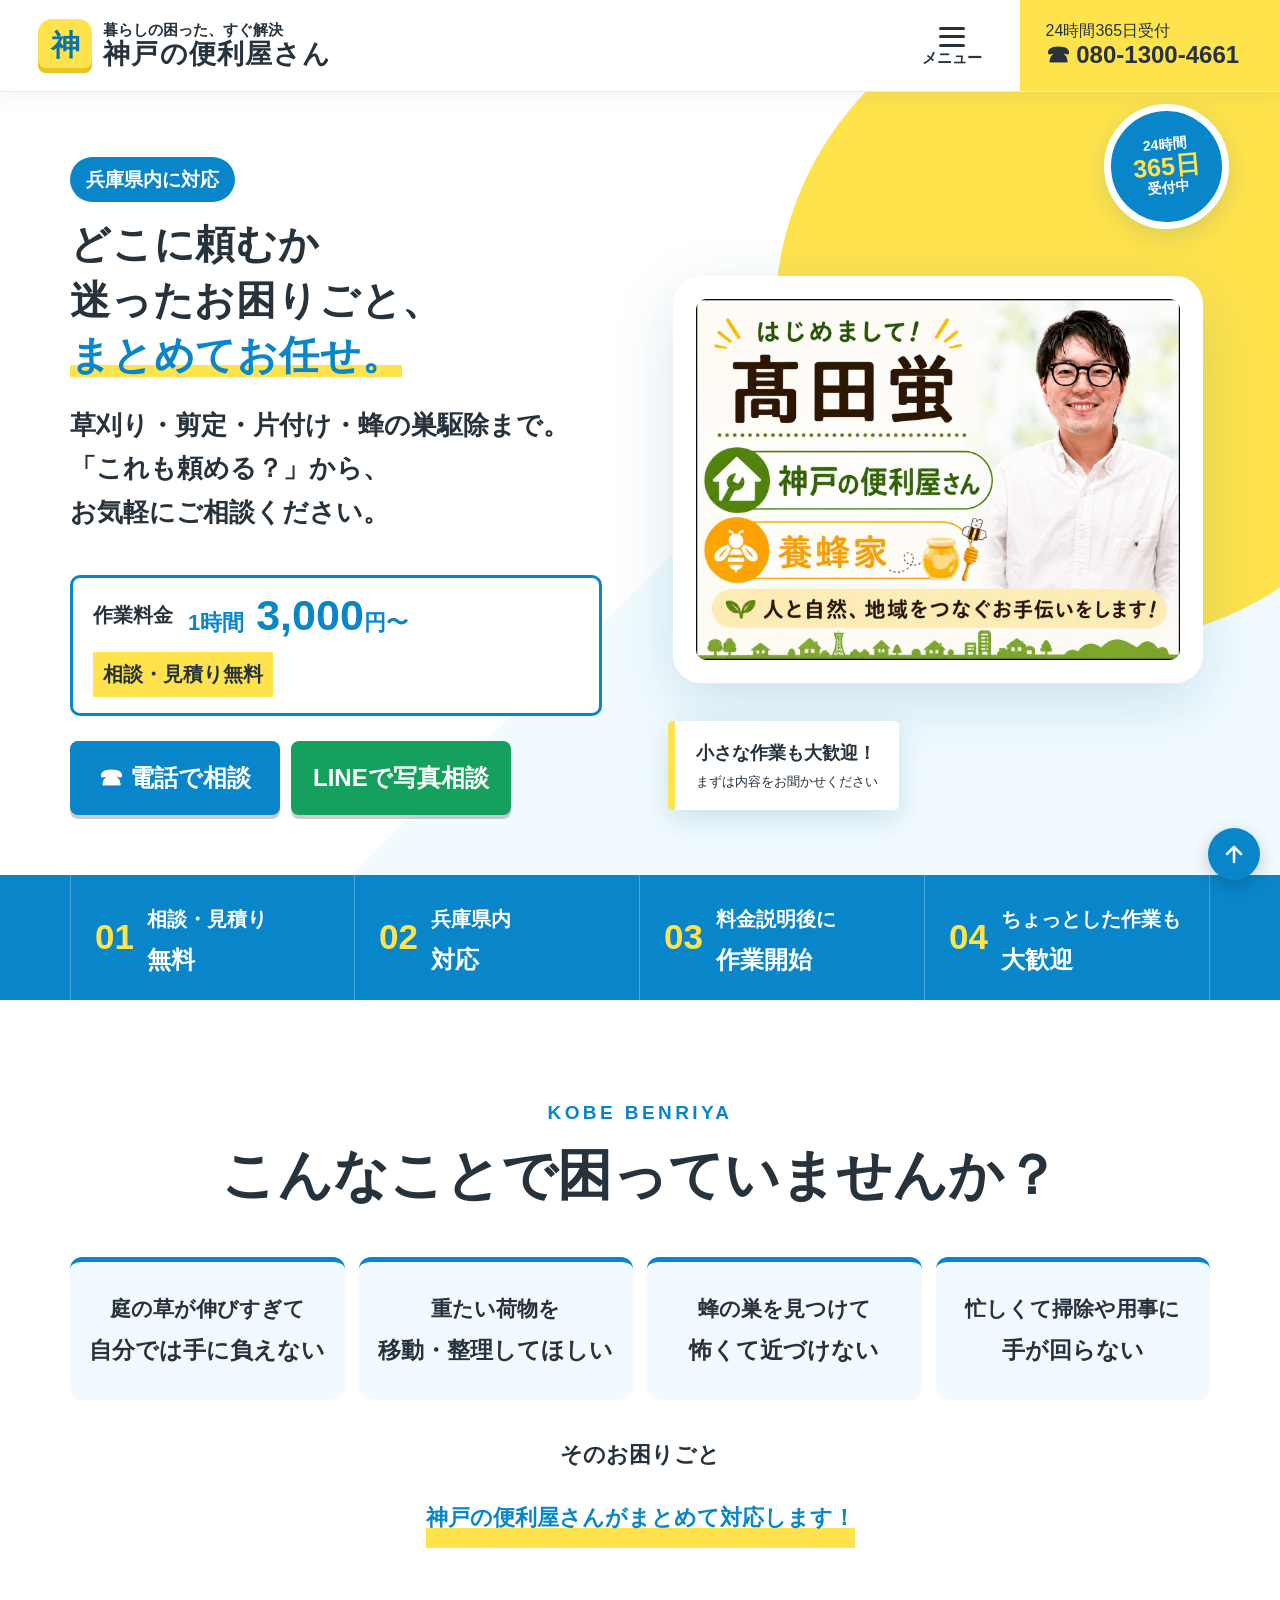
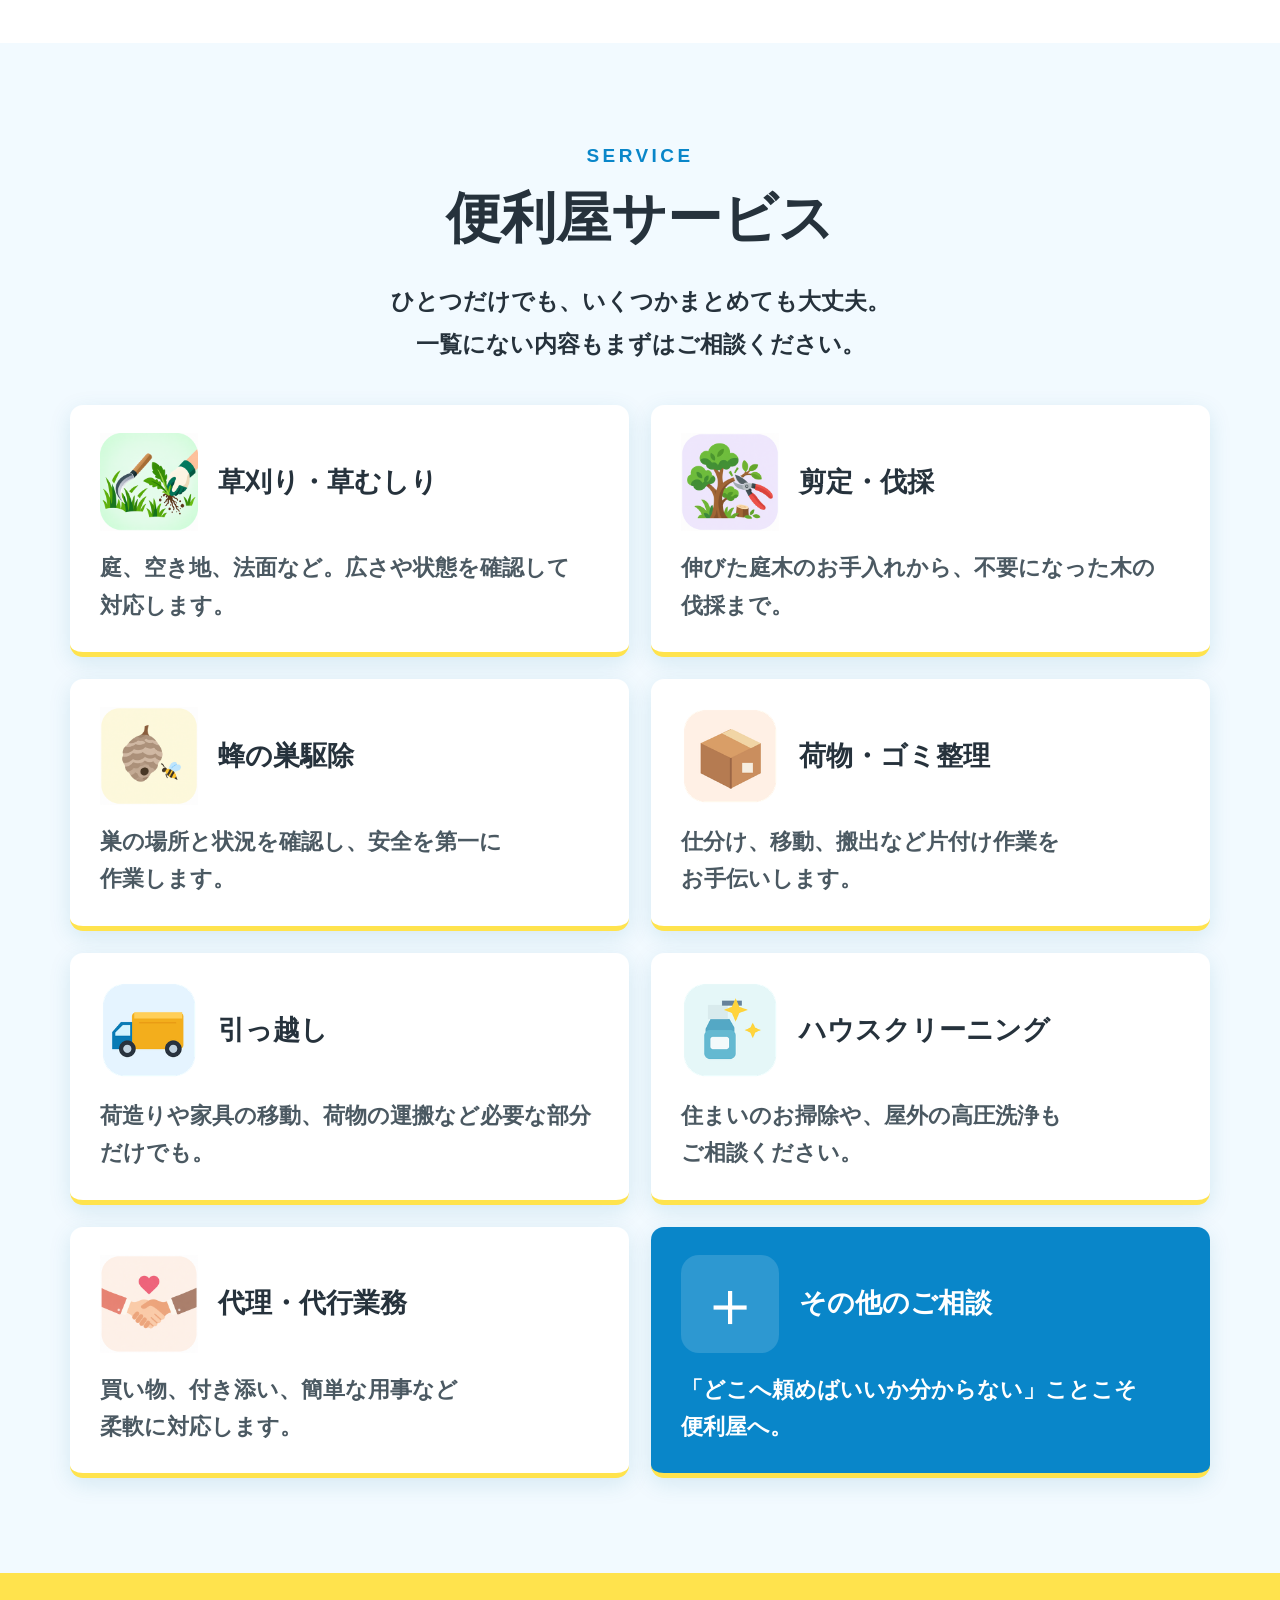
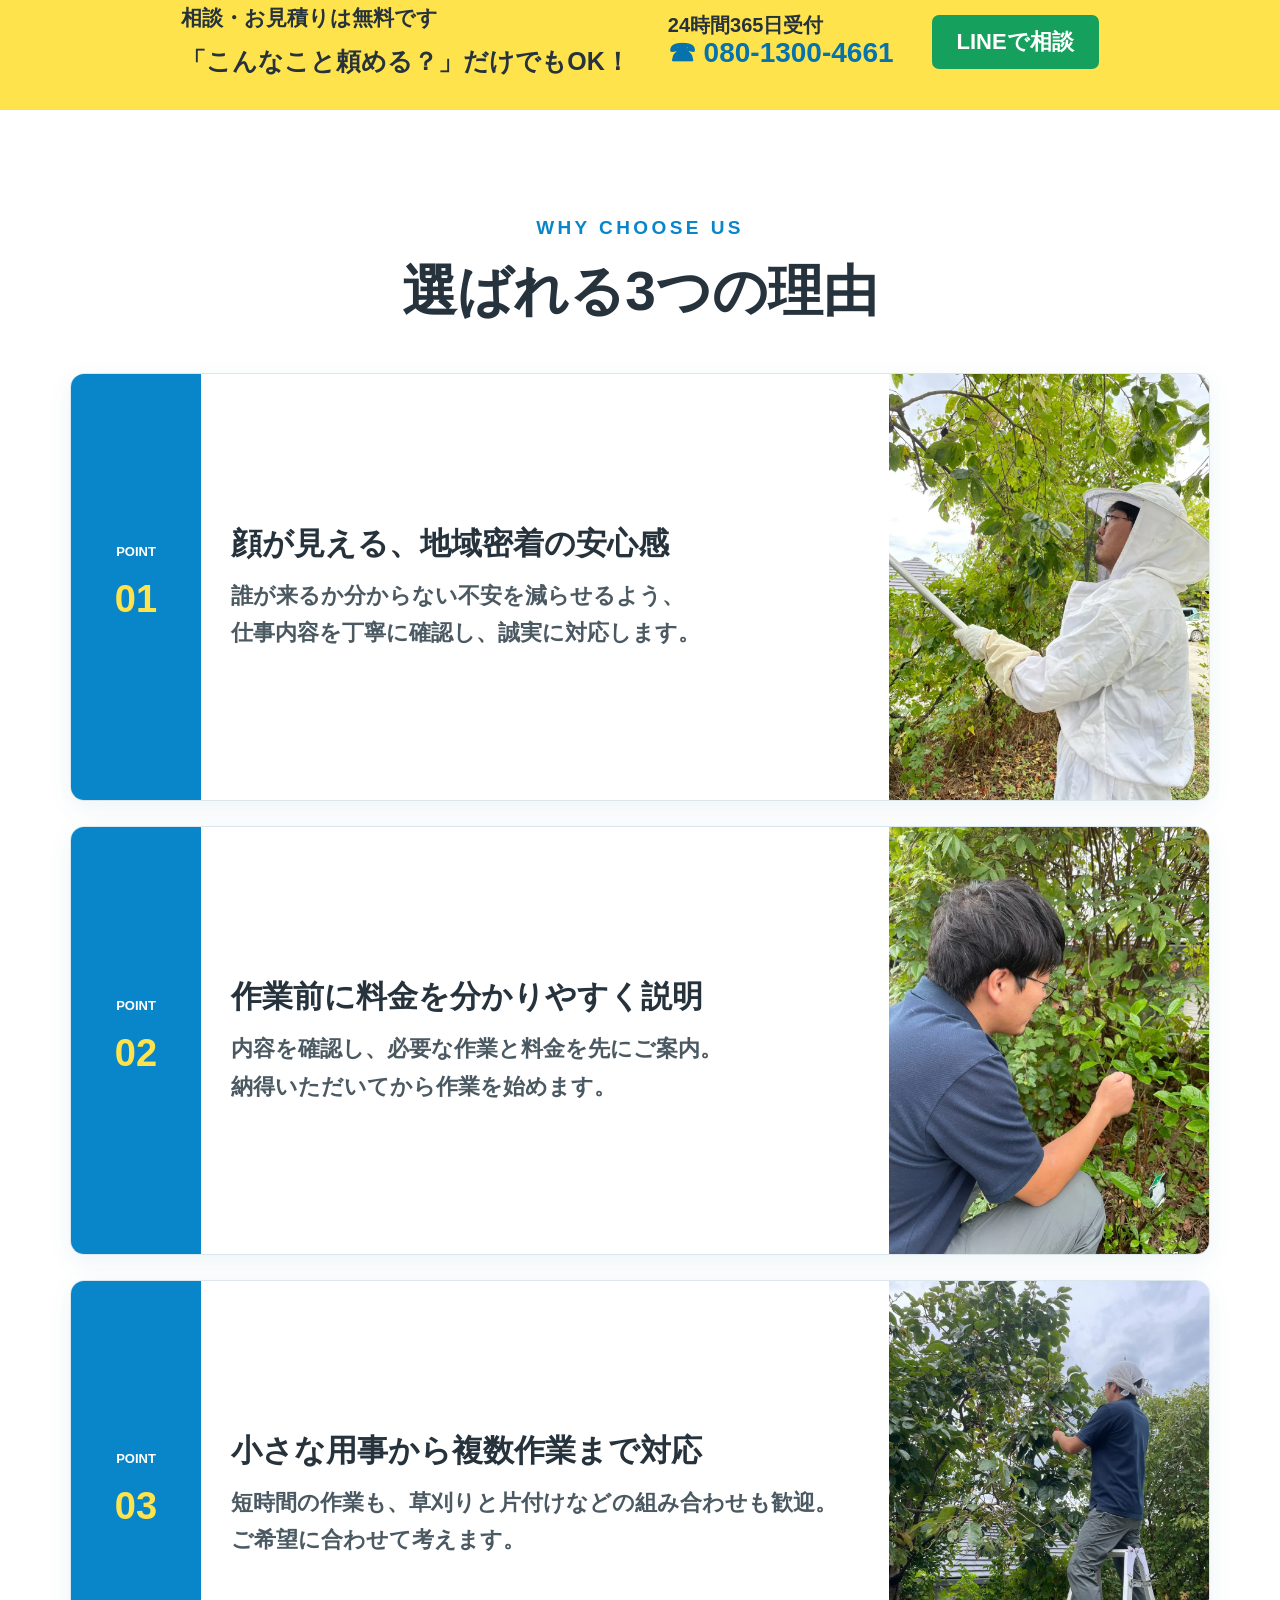
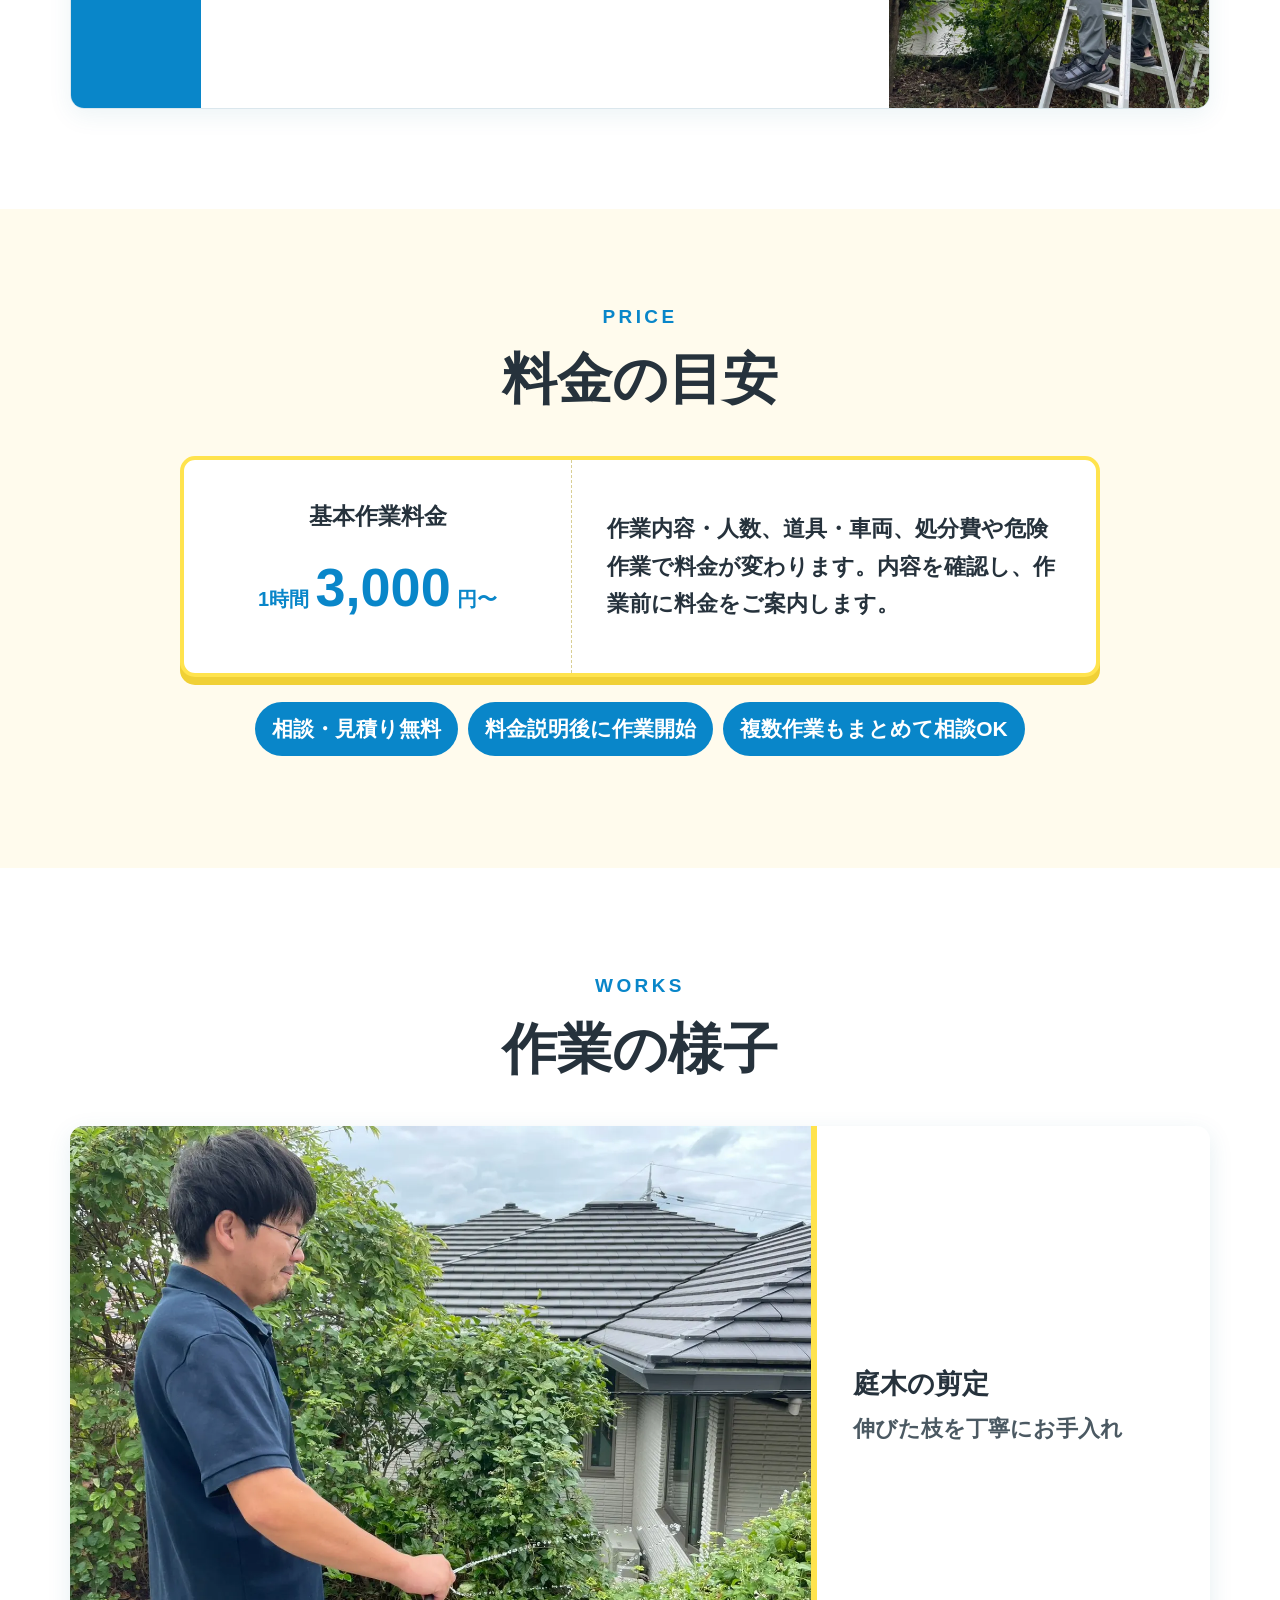
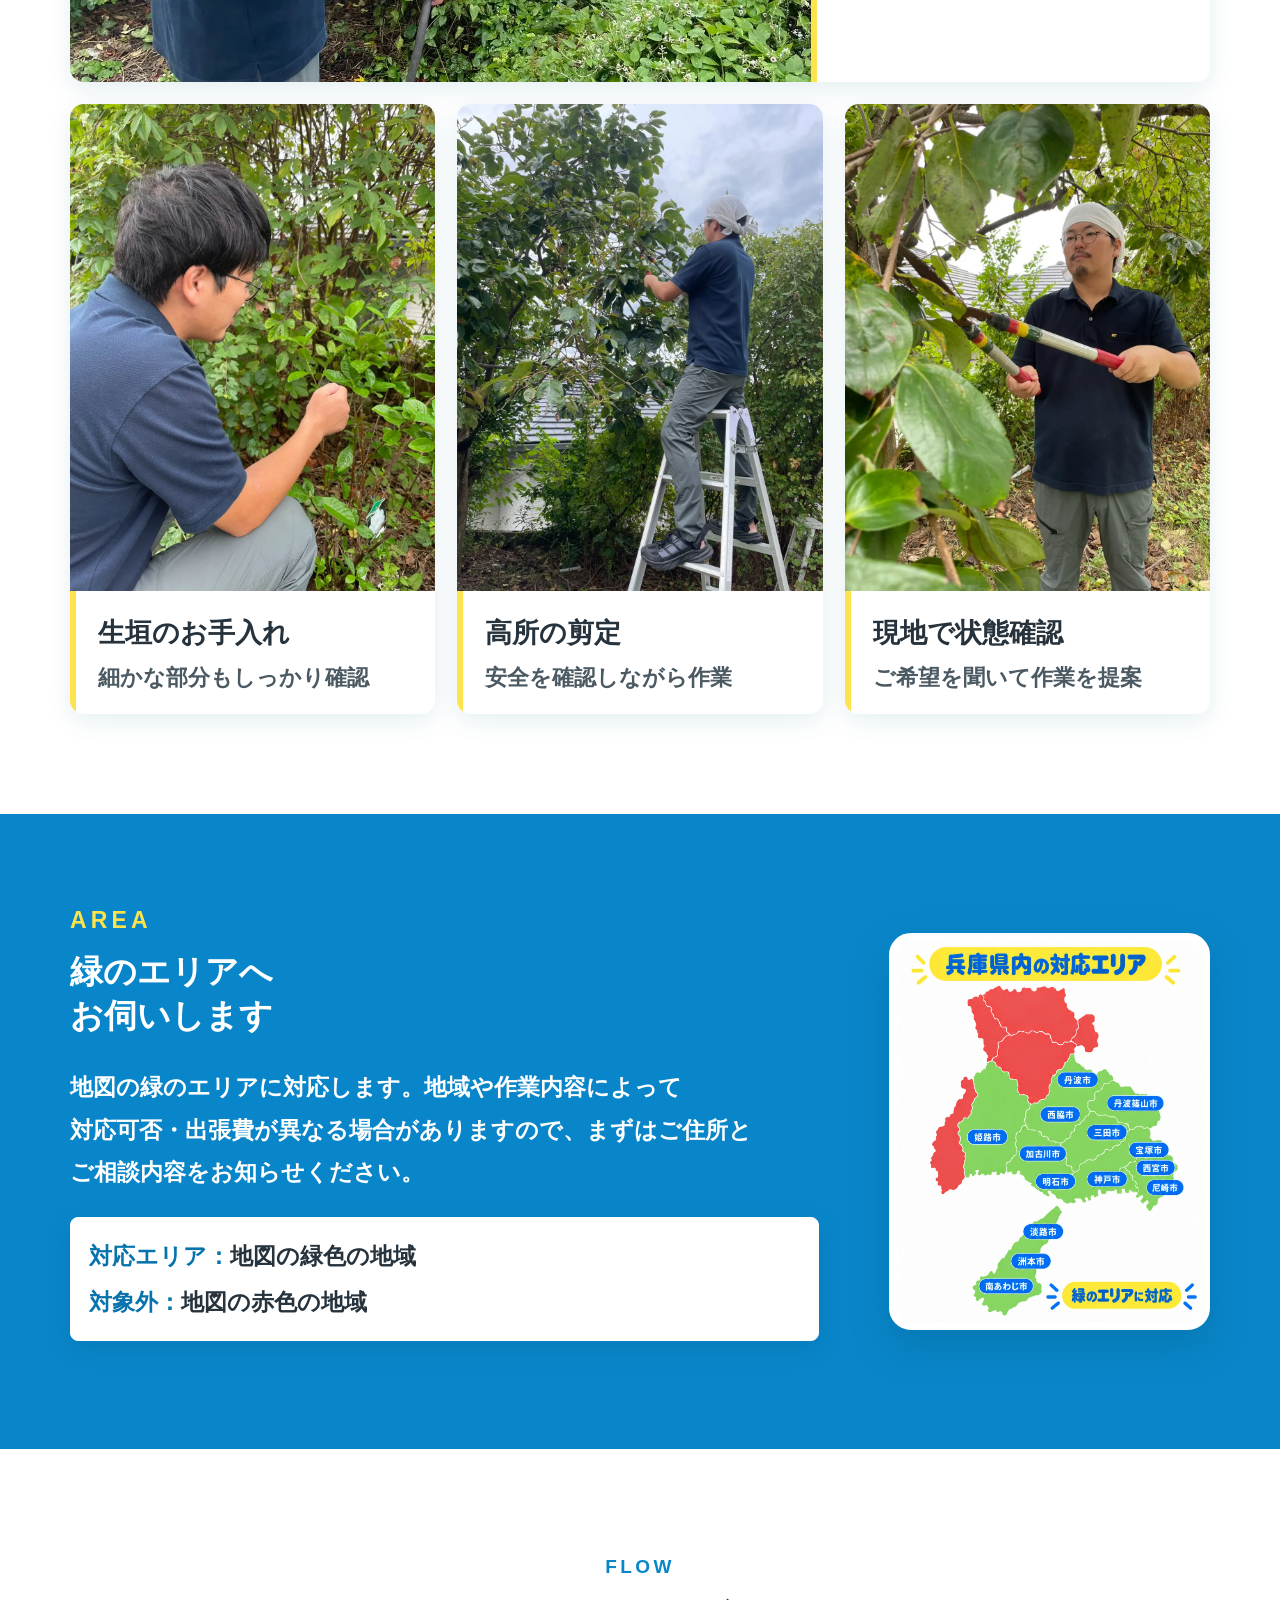
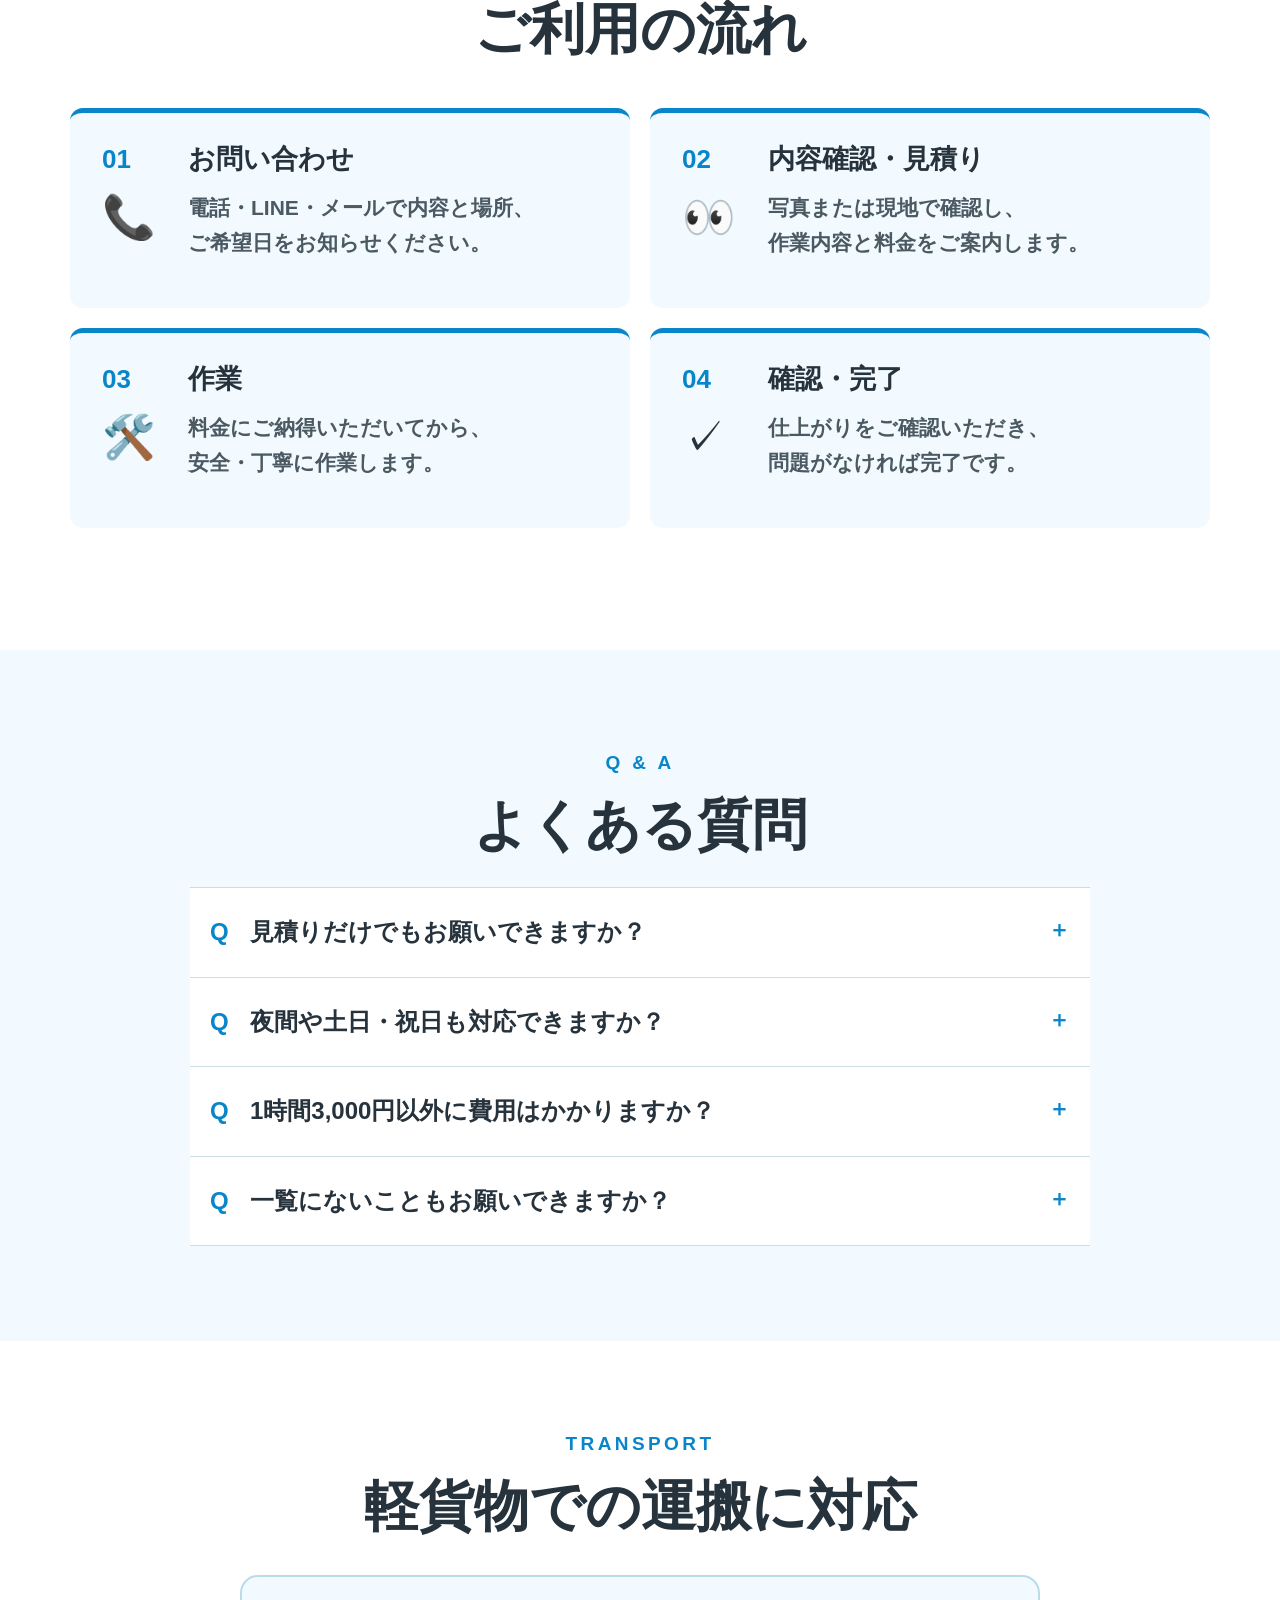
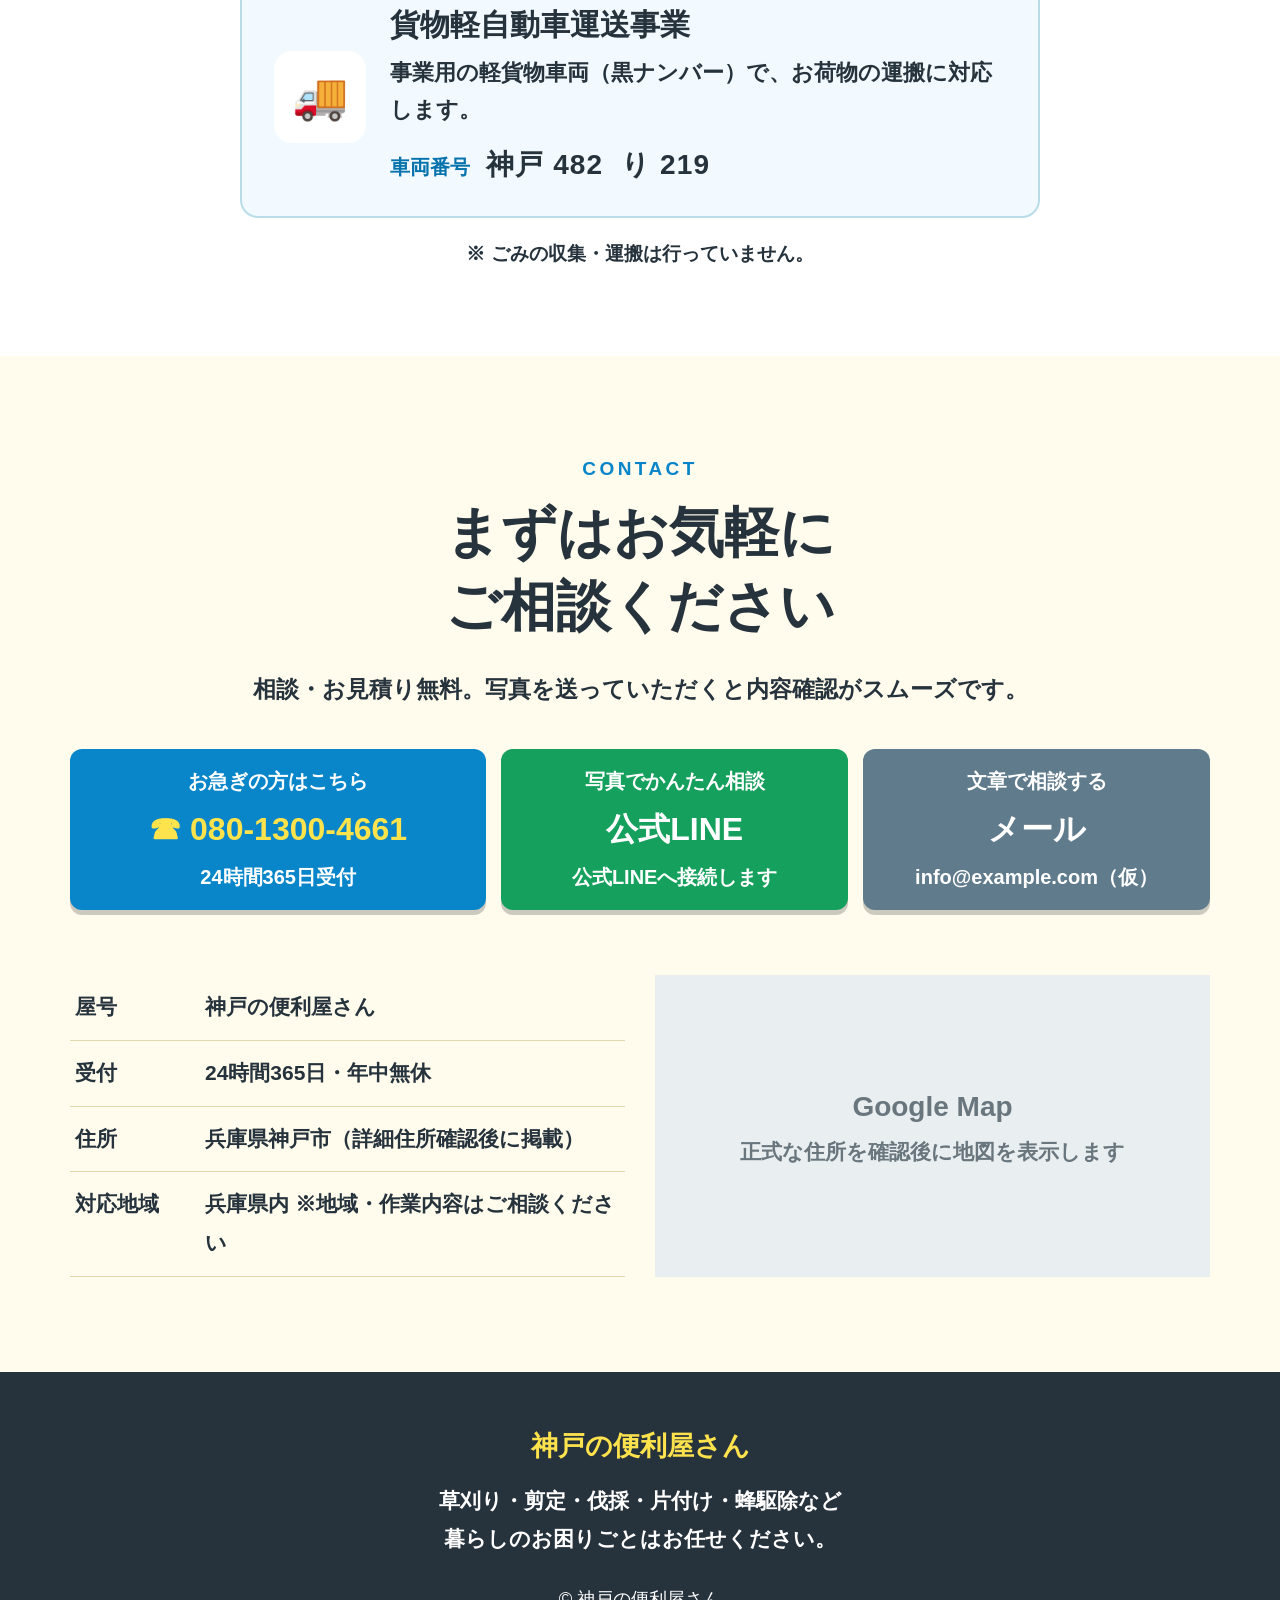
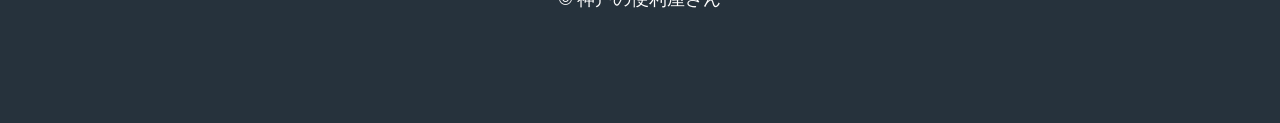
==== commit 780afb91: "Add files via upload" ====
--- a/index.html
+++ b/index.html
@@ -5,7 +5,7 @@
   <title>神戸の便利屋さん｜草刈り・剪定・片付け・蜂駆除</title>
   <meta name="description" content="神戸周辺の草刈り、剪定、伐採、引っ越し、ハウスクリーニング、荷物・ゴミ整理、代理代行、蜂駆除なら神戸の便利屋さんへ。24時間365日受付。">
   <link rel="icon" type="image/svg+xml" href="data:image/svg+xml,%3Csvg xmlns='http://www.w3.org/2000/svg' viewBox='0 0 64 64'%3E%3Crect width='64' height='64' rx='14' fill='%23ffe34d'/%3E%3Cpath d='M12 29 32 12l20 17v24H12z' fill='%230982c4'/%3E%3Cpath d='M27 53V36h10v17' fill='white'/%3E%3C/svg%3E">
-  <link rel="stylesheet" href="assets/style.css?v=3.8">
+  <link rel="stylesheet" href="assets/style.css?v=3.9">
 </head>
 <body>
   <header class="header" id="top">
--- a/assets/style.css
+++ b/assets/style.css
@@ -602,3 +602,29 @@
   .service-grid .service-mark h3{margin:0}
   .service-grid p{margin-top:16px}
 }
+
+/* v3.9: PCのご利用の流れを読みやすい2列構成に */
+@media(min-width:721px){
+  .flow ol{grid-template-columns:repeat(2,minmax(0,1fr));gap:20px;margin-top:42px}
+  .flow li{
+    display:grid;
+    grid-template-columns:64px minmax(0,1fr);
+    grid-template-rows:auto 1fr;
+    column-gap:22px;
+    align-items:start;
+    min-width:0;
+    min-height:200px;
+    padding:28px 32px;
+    text-align:left;
+  }
+  .flow li>b{
+    position:static;
+    grid-column:1;
+    grid-row:1;
+    font-size:26px;
+    line-height:1.4;
+  }
+  .flow li>i{grid-column:1;grid-row:2;align-self:start;font-size:43px;line-height:1.3}
+  .flow li h3{grid-column:2;grid-row:1;margin:0 0 12px;font-size:27px}
+  .flow li p{grid-column:2;grid-row:2;margin:0;font-size:21px;line-height:1.7;text-align:left}
+}
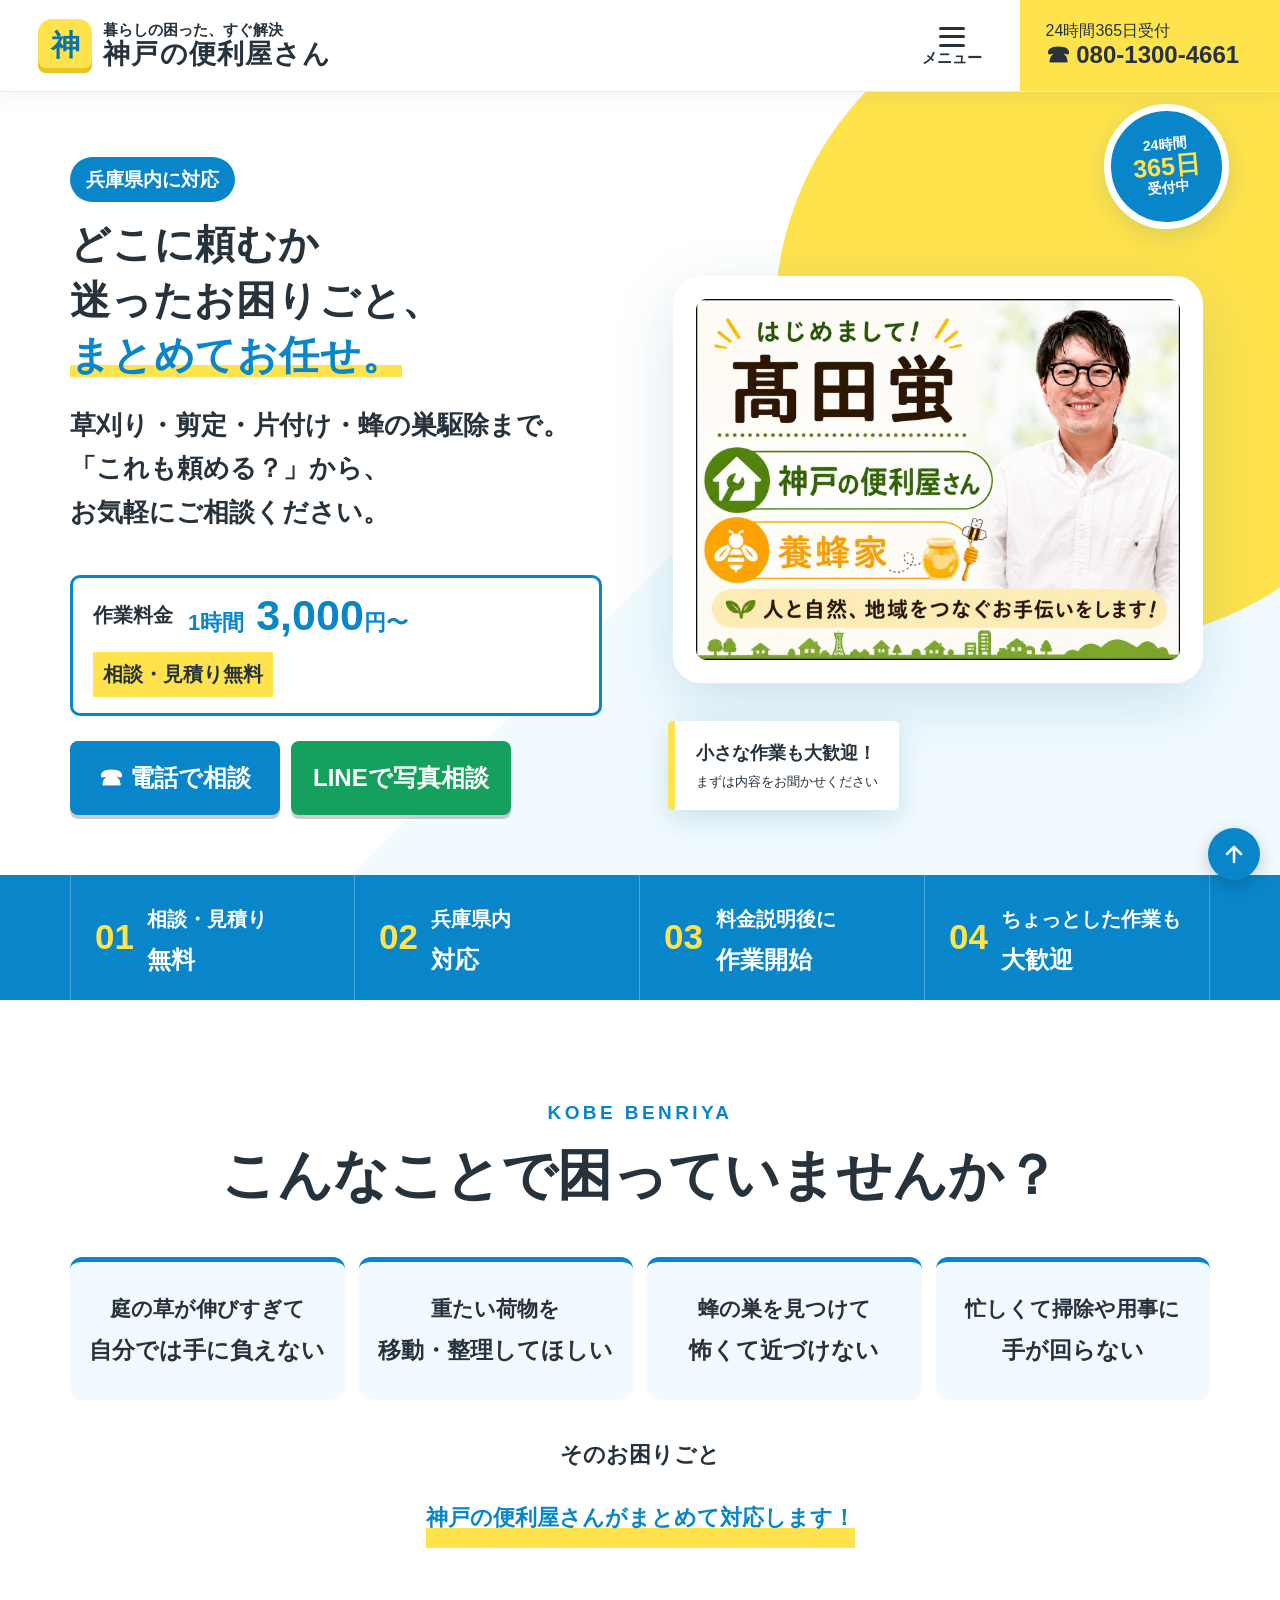
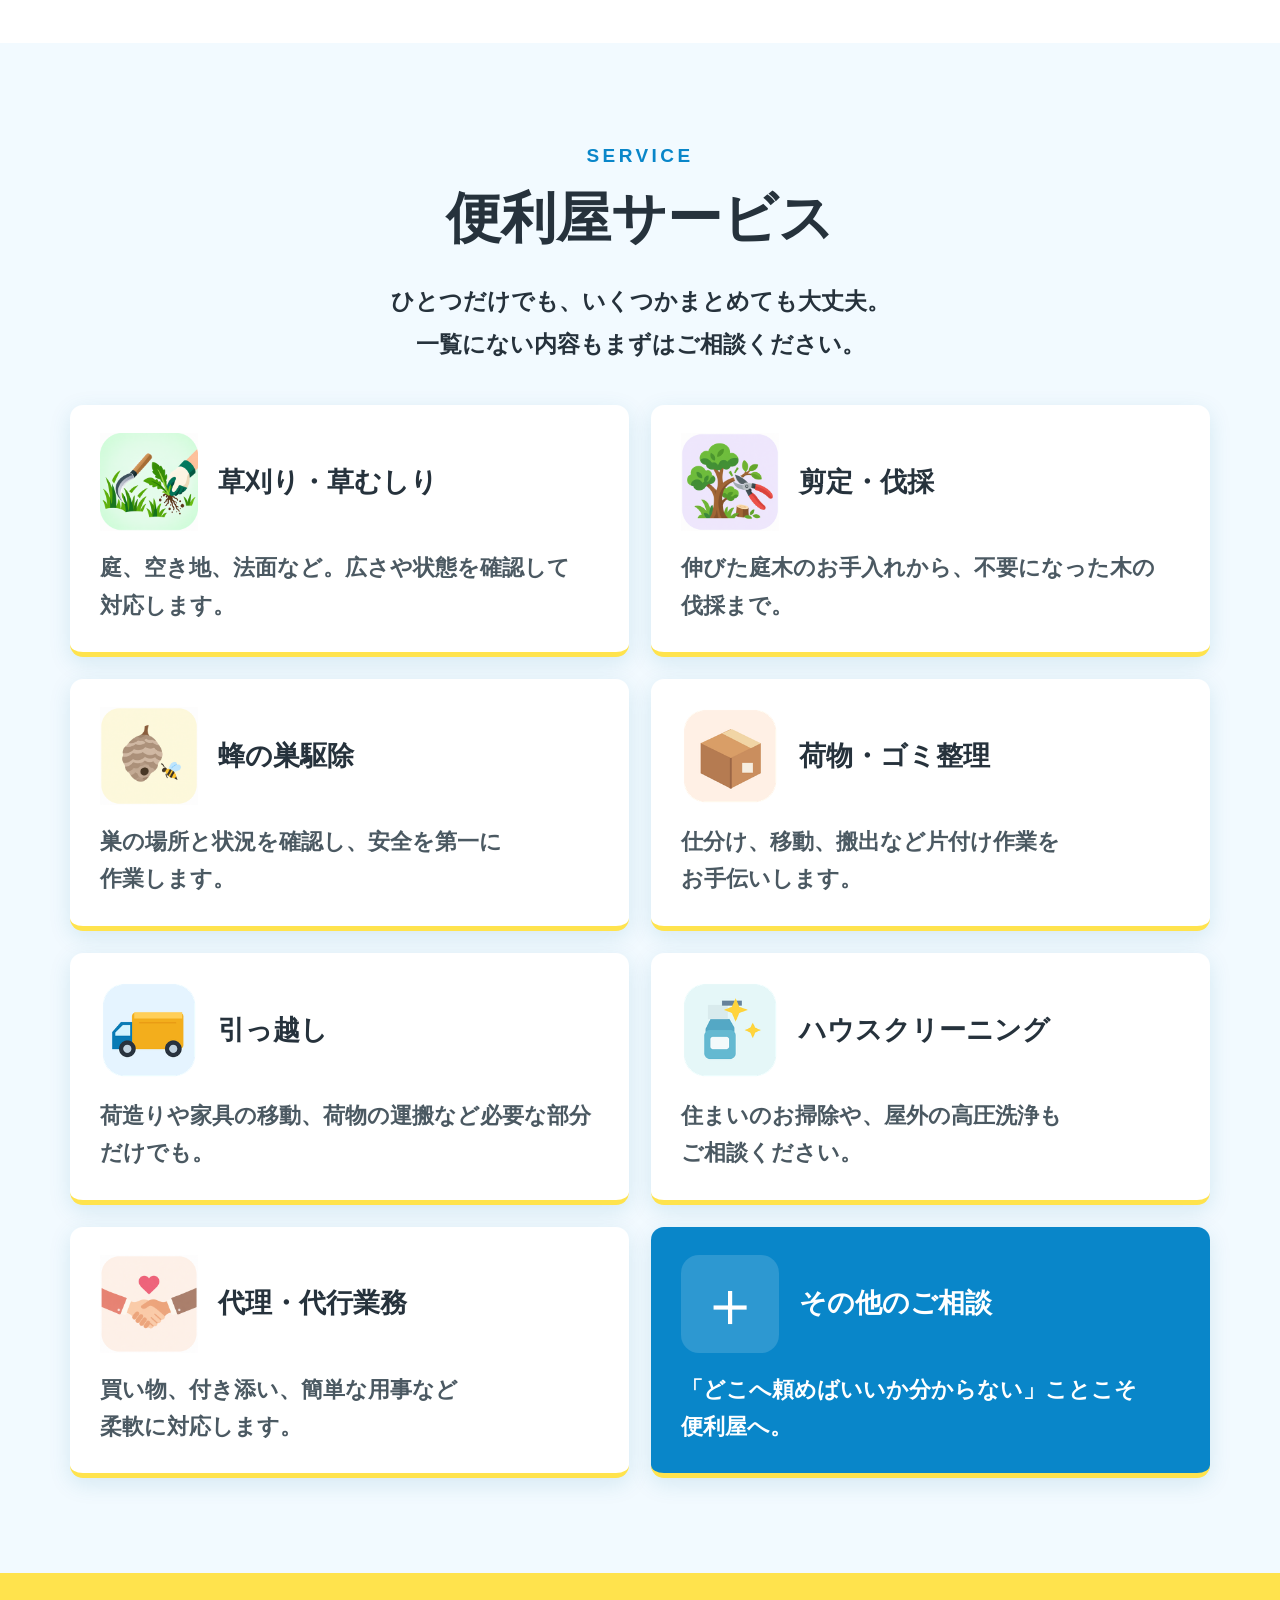
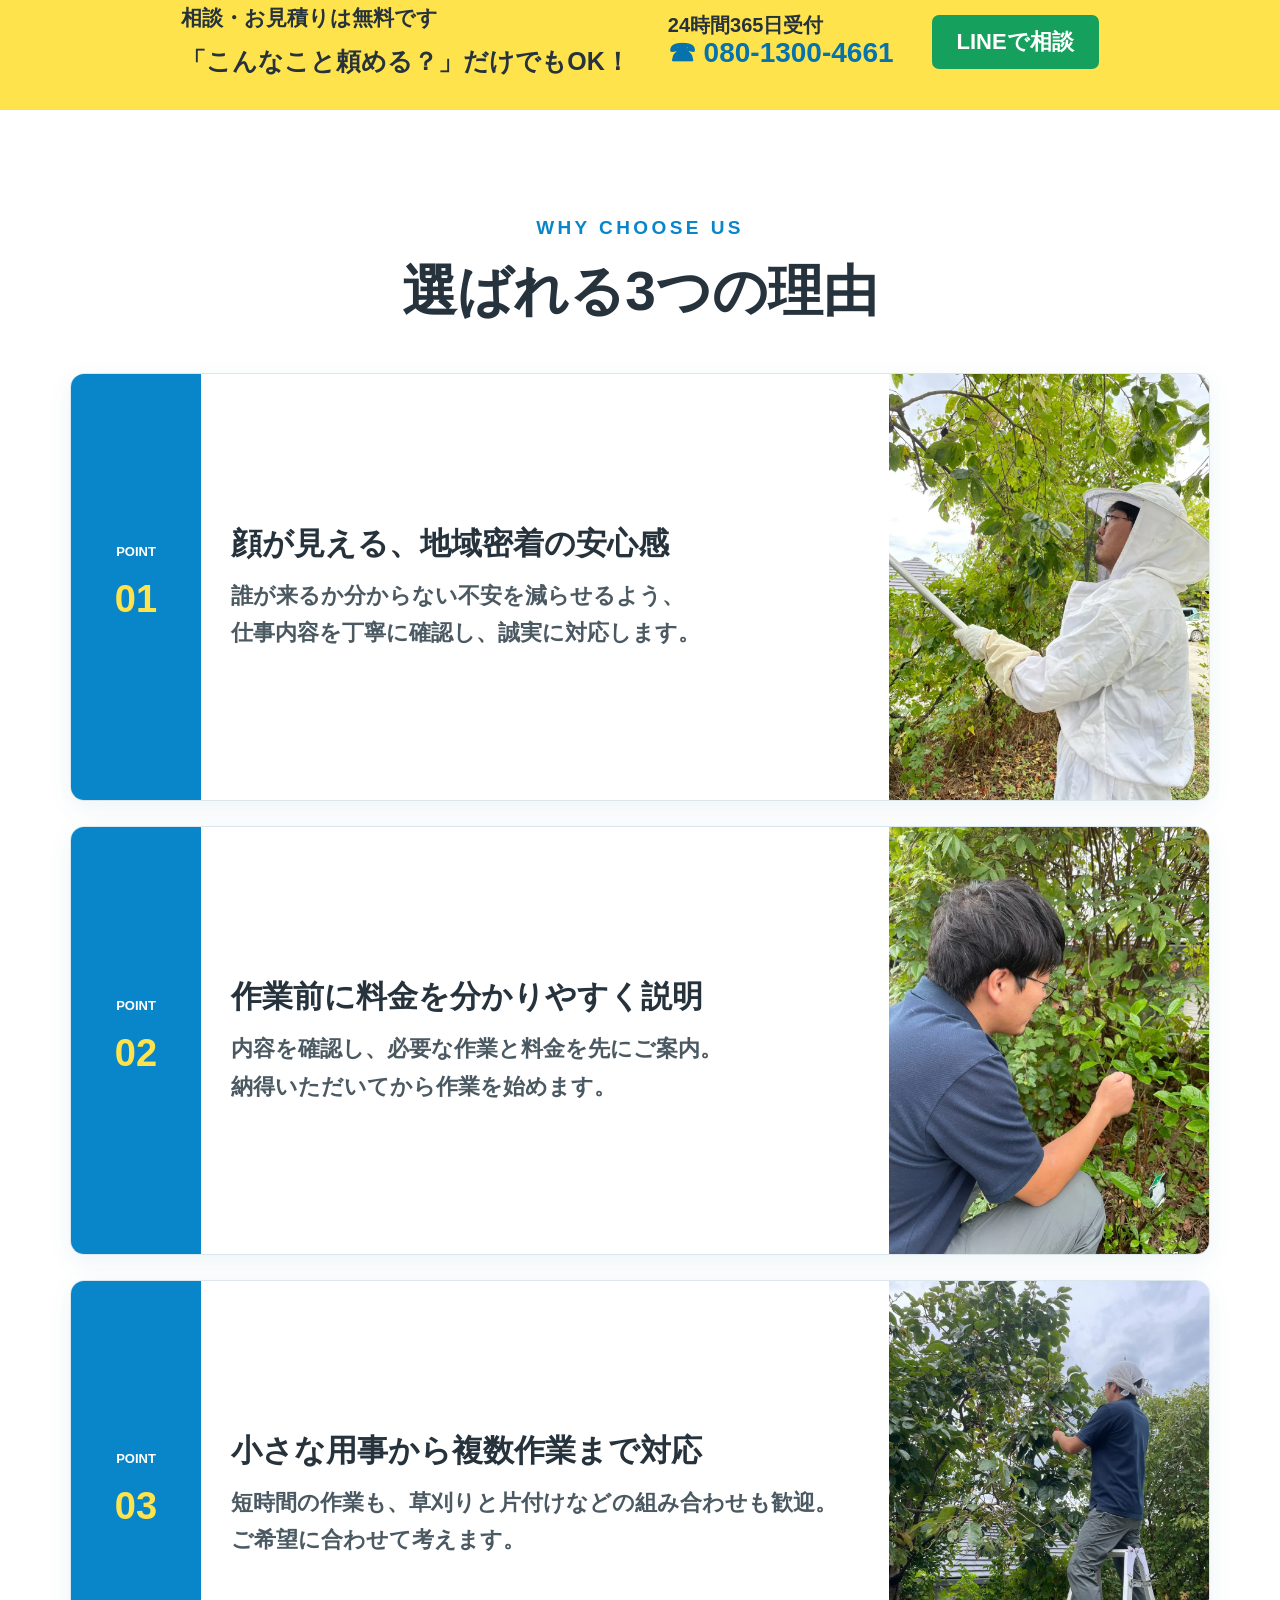
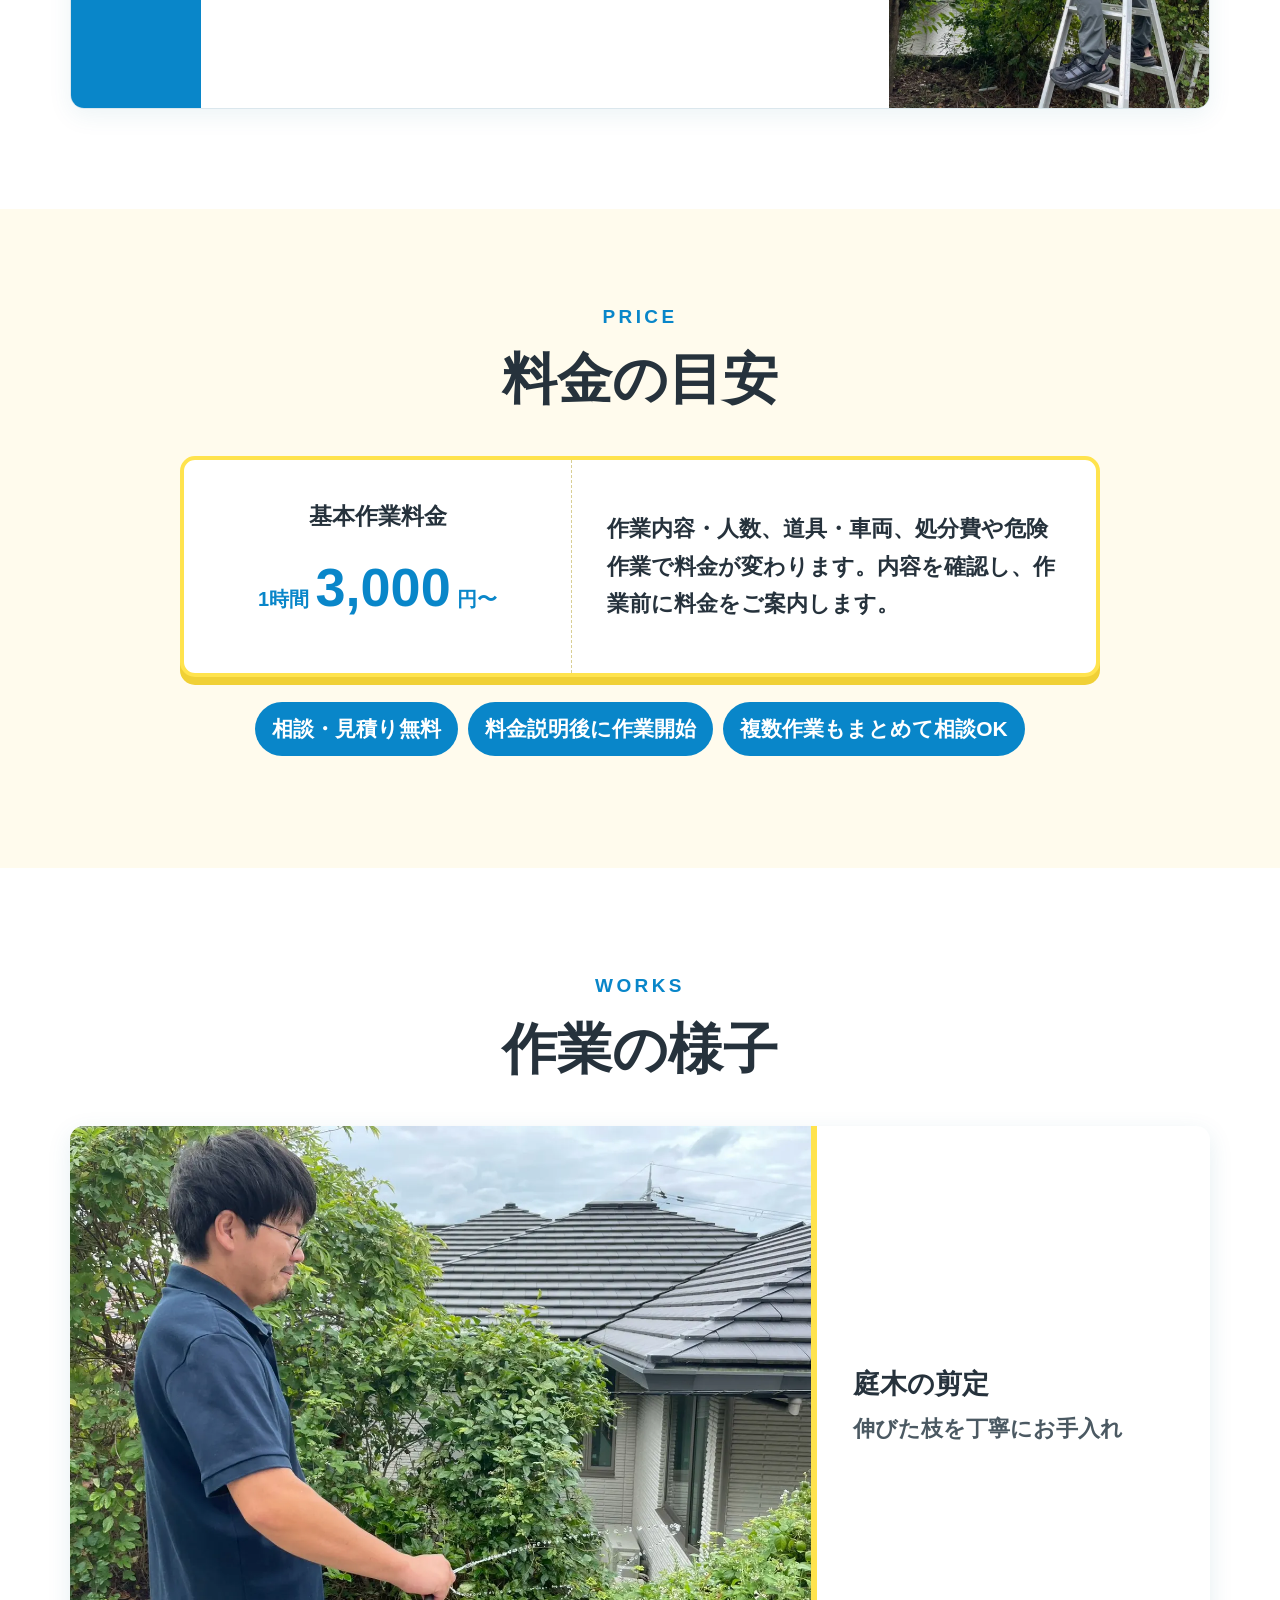
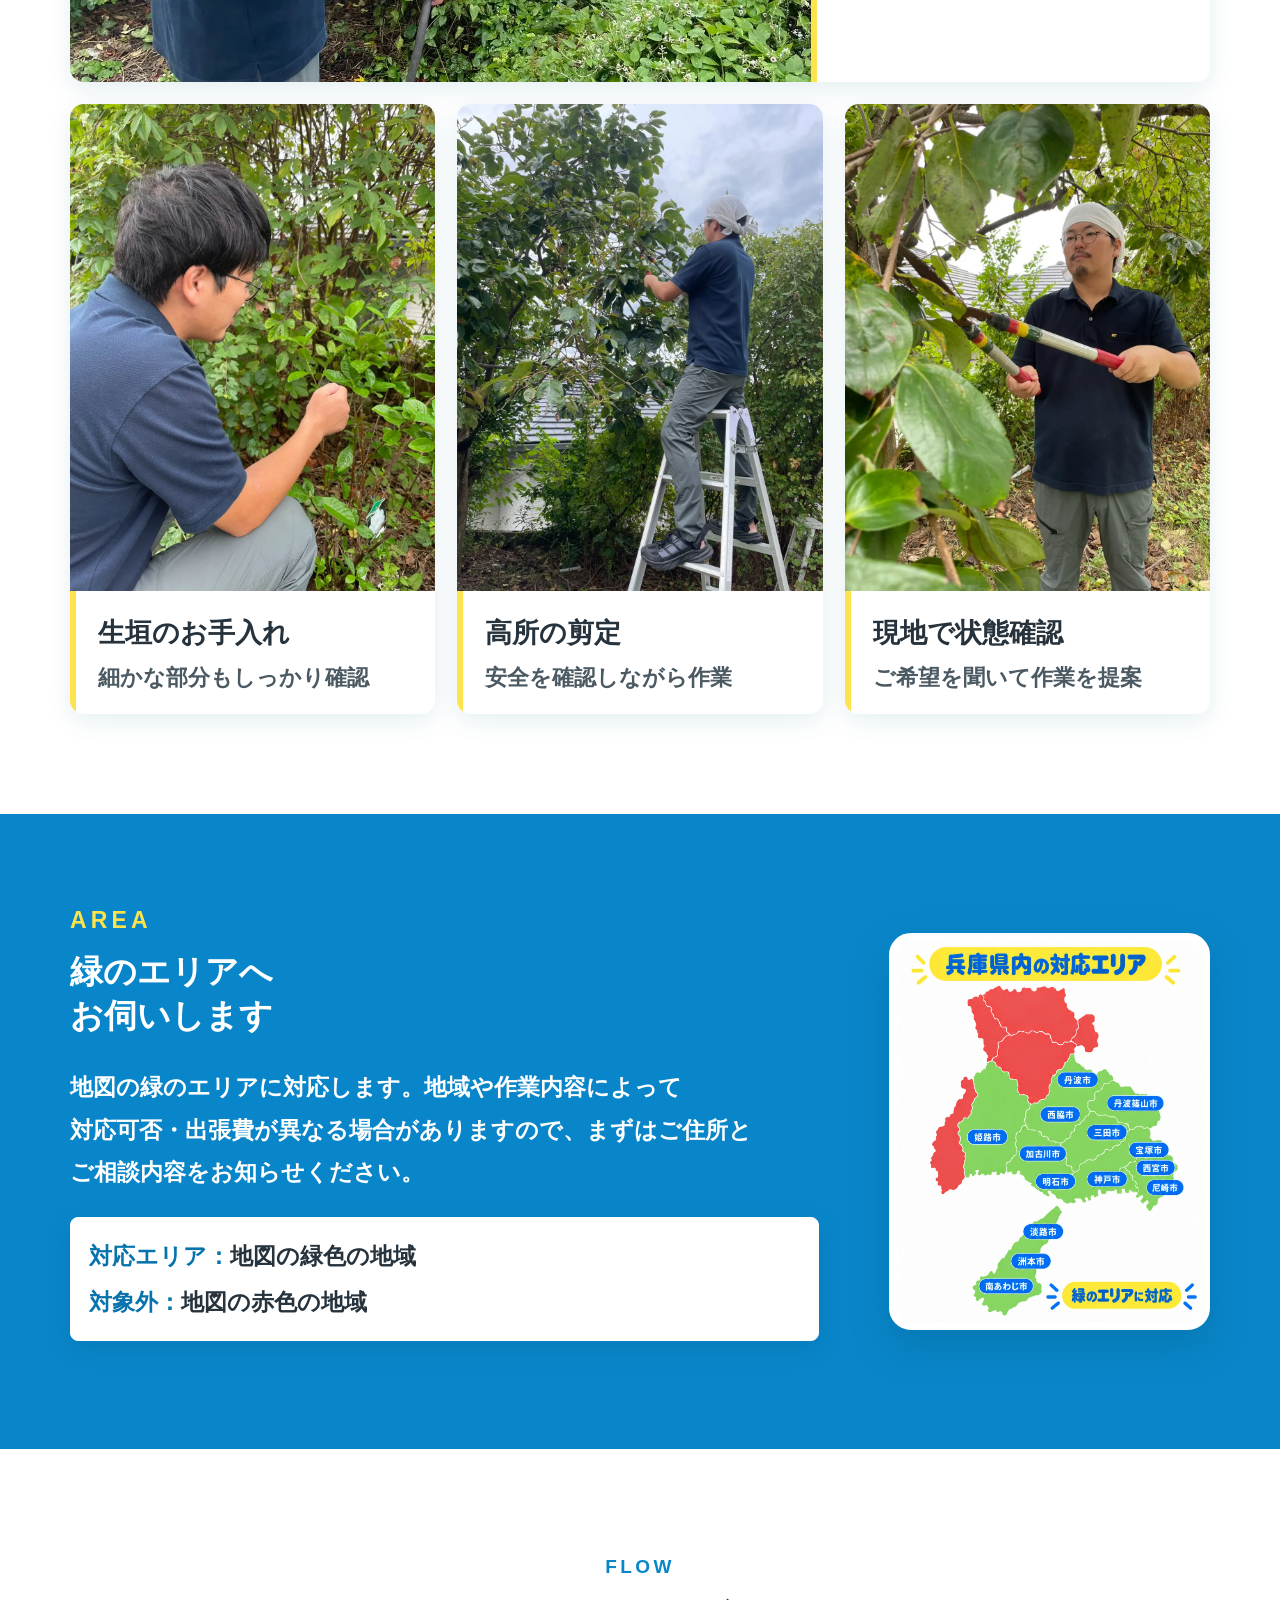
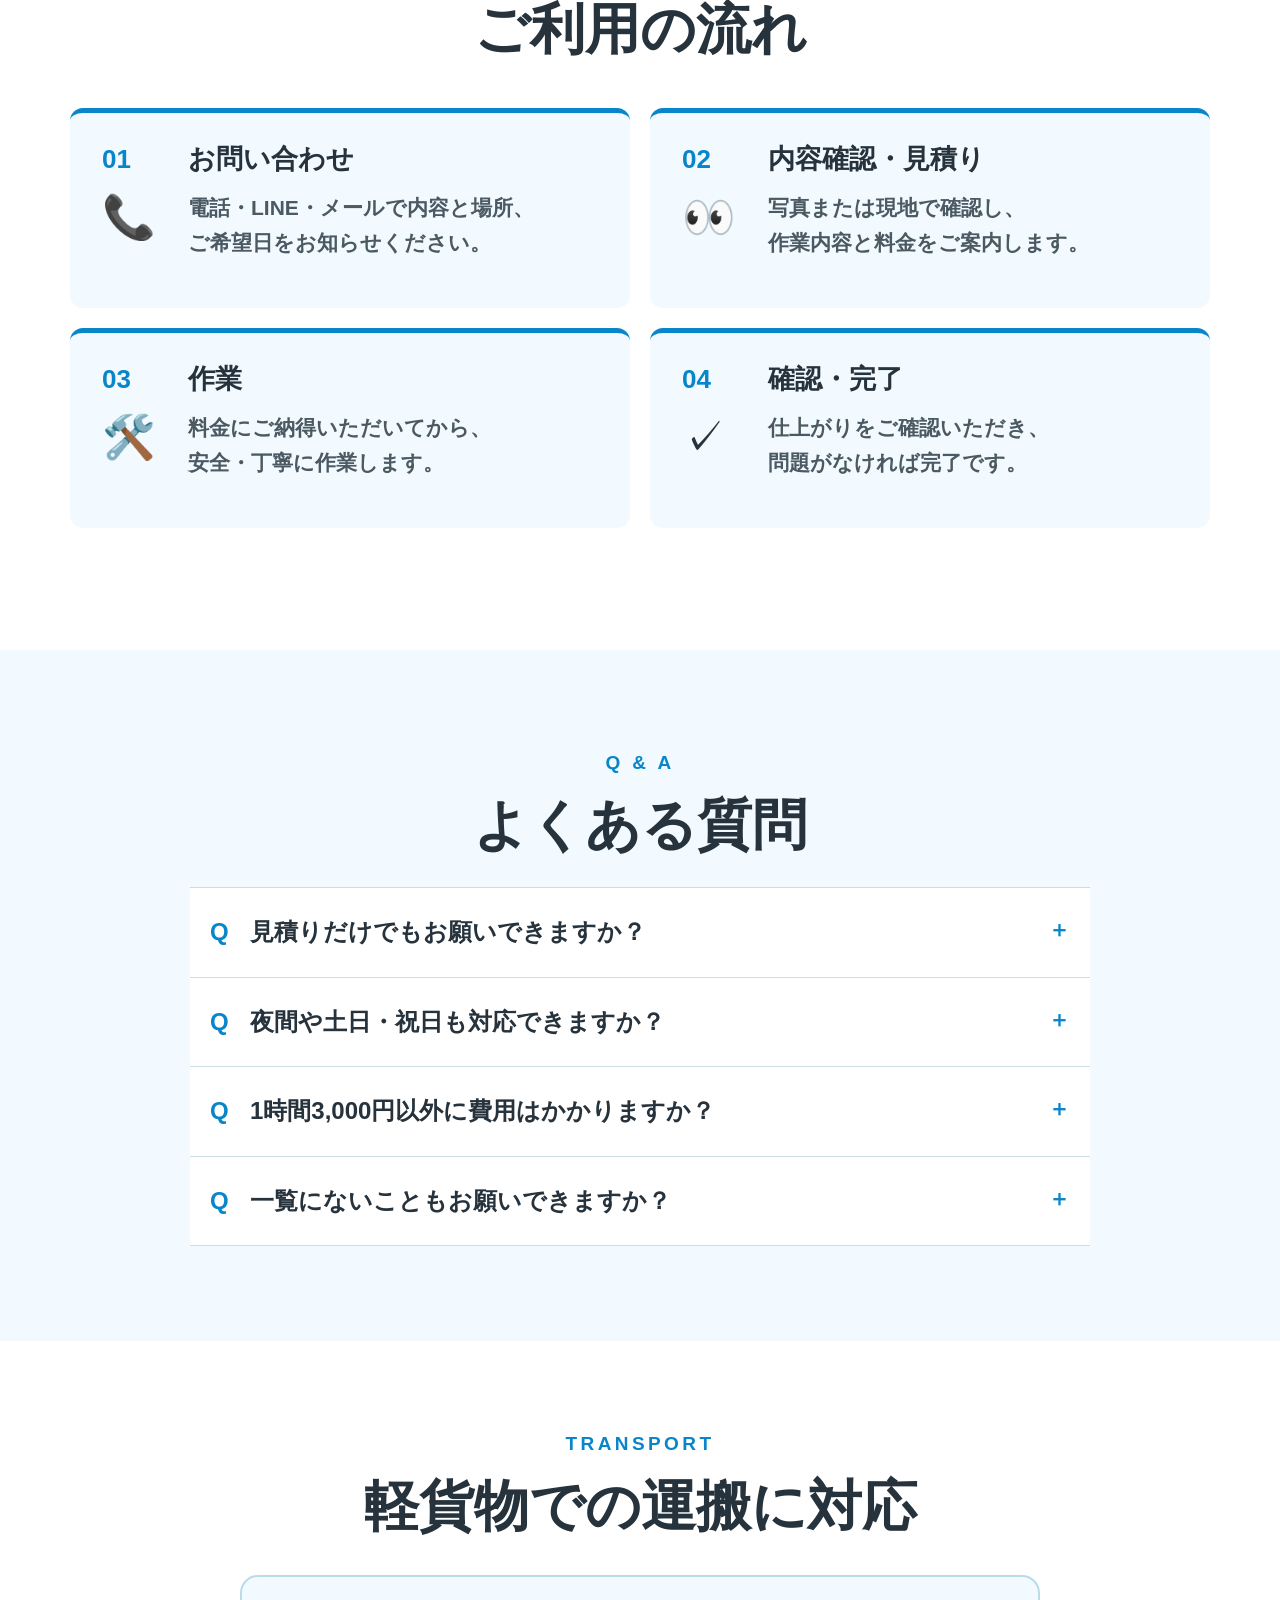
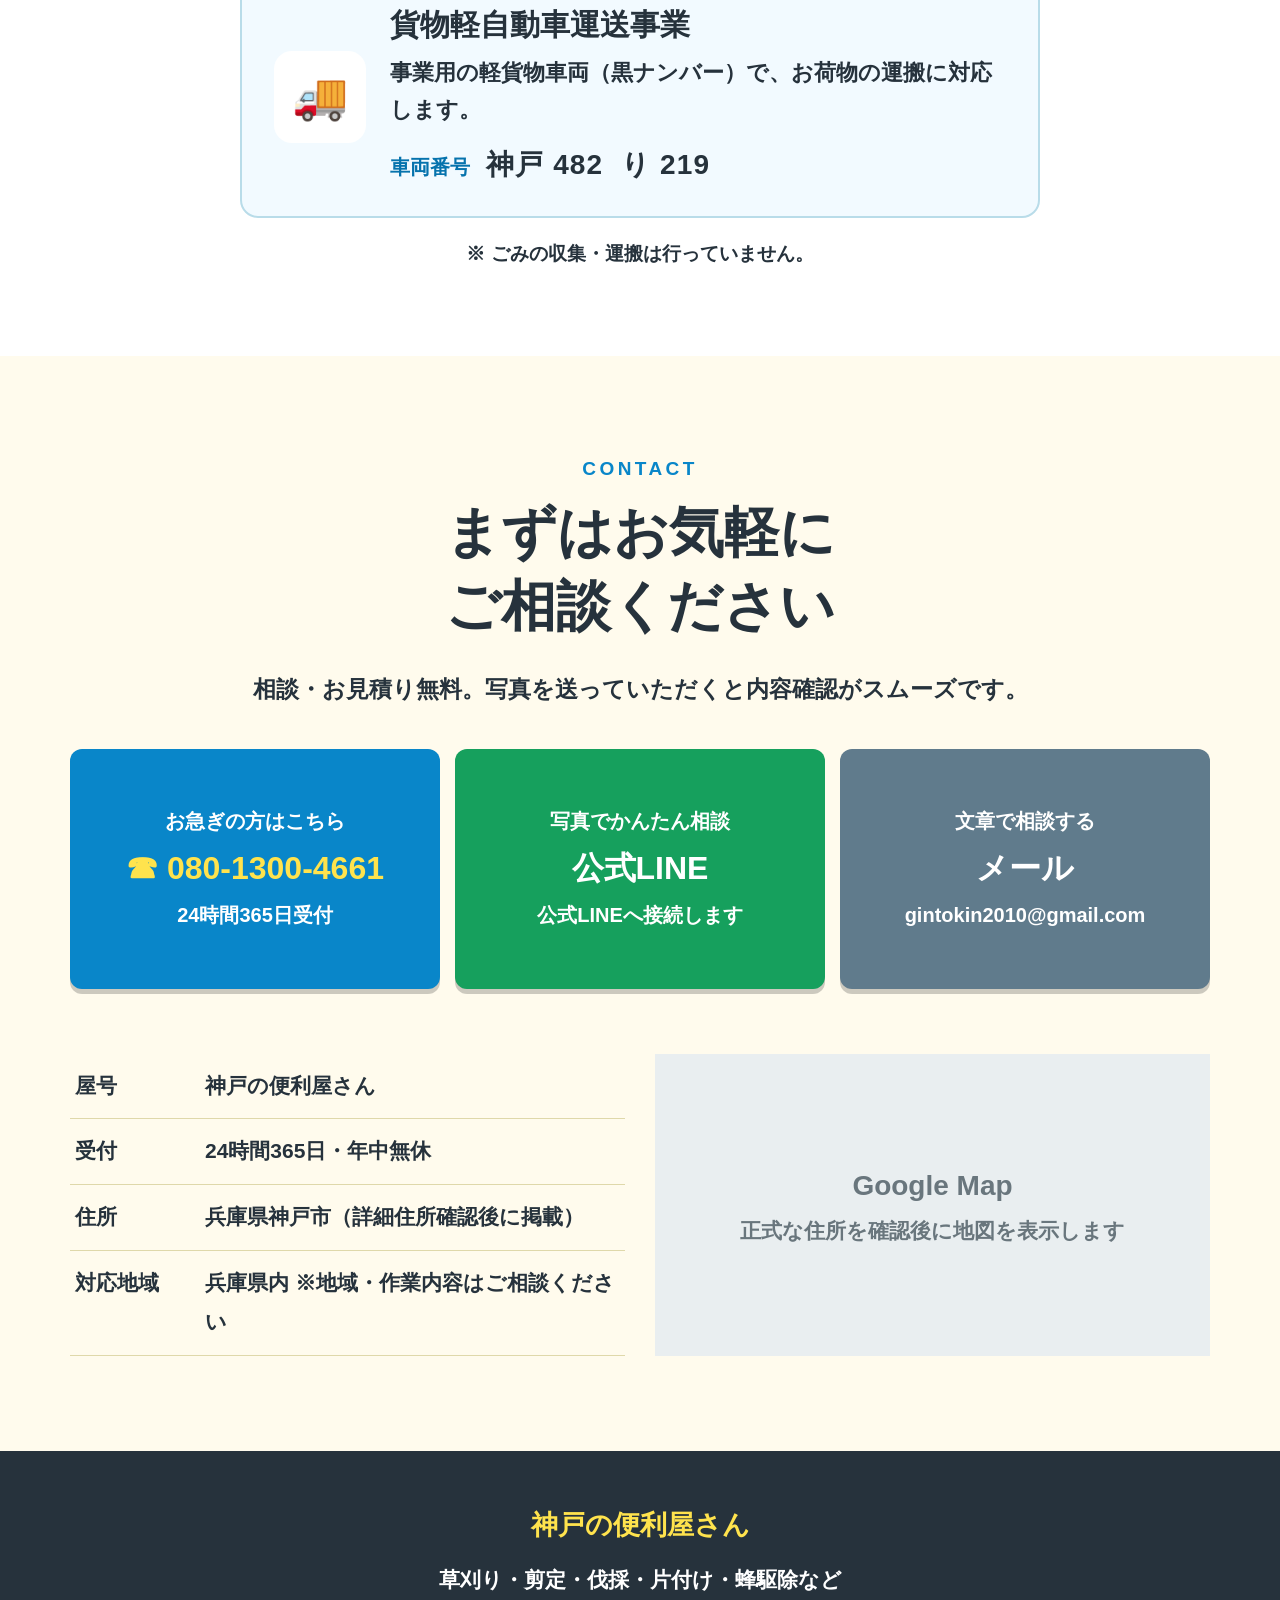
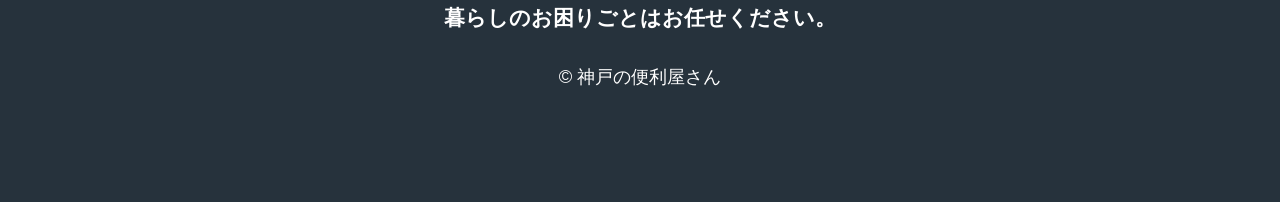
==== commit d9569744: "Add files via upload" ====
--- a/index.html
+++ b/index.html
@@ -89,7 +89,7 @@
     <section class="license wrap"><p class="section-label">TRANSPORT</p><h2>軽貨物での運搬に対応</h2><div class="transport-card"><div class="transport-icon" aria-hidden="true">🚚</div><div class="transport-copy"><h3>貨物軽自動車運送事業</h3><p>事業用の軽貨物車両（黒ナンバー）で、お荷物の運搬に対応します。</p><p class="transport-number"><span>車両番号</span><strong>神戸 482&nbsp; り 219</strong></p></div></div><p class="transport-note">※ ごみの収集・運搬は行っていません。</p></section>
     <section class="contact" id="contact"><div class="wrap">
       <p class="section-label">CONTACT</p><h2>まずはお気軽に<br>ご相談ください</h2><p><span class="phrase">相談・お見積り無料。</span><span class="phrase">写真を送っていただくと</span><span class="phrase">内容確認がスムーズです。</span></p>
-      <div class="contact-grid"><a class="contact-phone" href="tel:08013004661"><small>お急ぎの方はこちら</small><strong>☎ 080-1300-4661</strong><em>24時間365日受付</em></a><a class="contact-line" href="https://lin.ee/Pd40ce4"><small>写真でかんたん相談</small><strong>公式LINE</strong><em>公式LINEへ接続します</em></a><a class="contact-mail" href="mailto:info@example.com"><small>文章で相談する</small><strong>メール</strong><em>info@example.com（仮）</em></a></div>
+      <div class="contact-grid"><a class="contact-phone" href="tel:08013004661"><small>お急ぎの方はこちら</small><strong>☎ 080-1300-4661</strong><em>24時間365日受付</em></a><a class="contact-line" href="https://lin.ee/Pd40ce4"><small>写真でかんたん相談</small><strong>公式LINE</strong><em>公式LINEへ接続します</em></a><a class="contact-mail" href="mailto:gintokin2010@gmail.com"><small>文章で相談する</small><strong>メール</strong><em>gintokin2010@gmail.com</em></a></div>
       <div class="company"><dl><div><dt>屋号</dt><dd>神戸の便利屋さん</dd></div><div><dt>受付</dt><dd>24時間365日・年中無休</dd></div><div><dt>住所</dt><dd>兵庫県神戸市（詳細住所確認後に掲載）</dd></div><div><dt>対応地域</dt><dd>兵庫県内 ※地域・作業内容はご相談ください</dd></div></dl><div class="map"><b>Google Map</b><span>正式な住所を確認後に地図を表示します</span></div></div>
     </div></section>
   </main>
--- a/assets/style.css
+++ b/assets/style.css
@@ -628,3 +628,52 @@
   .flow li h3{grid-column:2;grid-row:1;margin:0 0 12px;font-size:27px}
   .flow li p{grid-column:2;grid-row:2;margin:0;font-size:21px;line-height:1.7;text-align:left}
 }
+
+/* v4.0: お問い合わせの3つのカードを均等な幅・高さ・行位置に揃える */
+.contact-grid{grid-template-columns:repeat(3,minmax(0,1fr))}
+.contact-grid a{
+  min-width:0;
+  min-height:240px;
+  display:grid;
+  grid-template-rows:minmax(0,1fr) auto minmax(0,1fr);
+  justify-items:center;
+  align-items:center;
+  row-gap:8px;
+  padding:22px 12px;
+}
+.contact-grid small{align-self:end}
+.contact-grid em{align-self:start}
+.contact-grid strong{line-height:1.3}
+@media(max-width:720px){
+  .contact-grid{grid-template-columns:1fr}
+  .contact-grid a{min-height:190px;padding:20px 12px}
+}
+
+/* v4.1: スマホのサービスカードはイラストの右に見出しを配置 */
+@media(max-width:720px){
+  .service-grid article{display:block;min-height:0;padding:22px 20px}
+  .service-grid .service-mark{
+    display:grid;
+    grid-template-columns:86px minmax(0,1fr);
+    align-items:center;
+    column-gap:18px;
+  }
+  .service-grid .service-mark img,
+  .service-grid .service-more{
+    grid-column:1;grid-row:1;
+    width:86px;height:86px;
+    margin:0;
+  }
+  .service-grid .service-mark h3{
+    grid-column:2;grid-row:1;
+    min-width:0;margin:0;
+    font-size:clamp(21px,5.8vw,27px);
+    line-height:1.4;
+    overflow-wrap:normal;
+  }
+  .service-grid p{margin:18px 0 0;font-size:20px;line-height:1.7}
+}
+@media(max-width:380px){
+  .service-grid .service-mark{grid-template-columns:78px minmax(0,1fr);column-gap:14px}
+  .service-grid .service-mark img,.service-grid .service-more{width:78px;height:78px}
+}
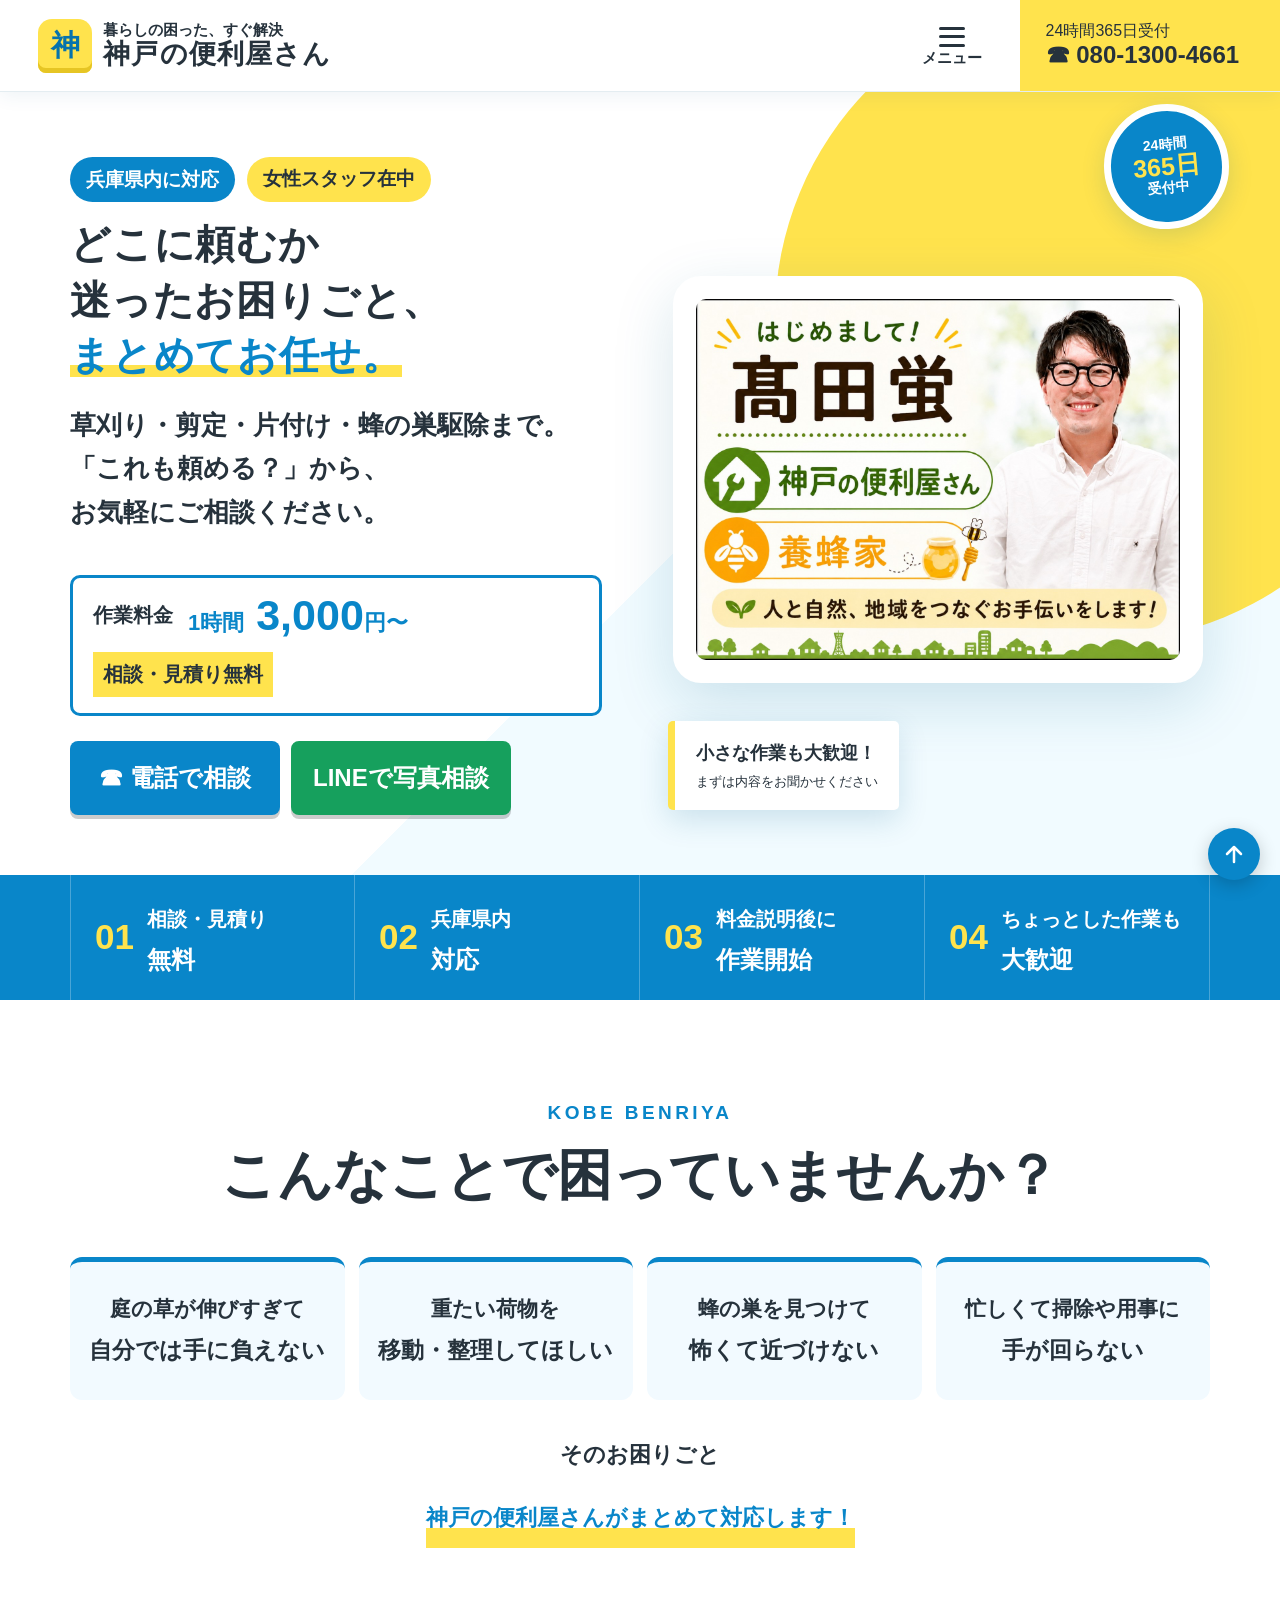
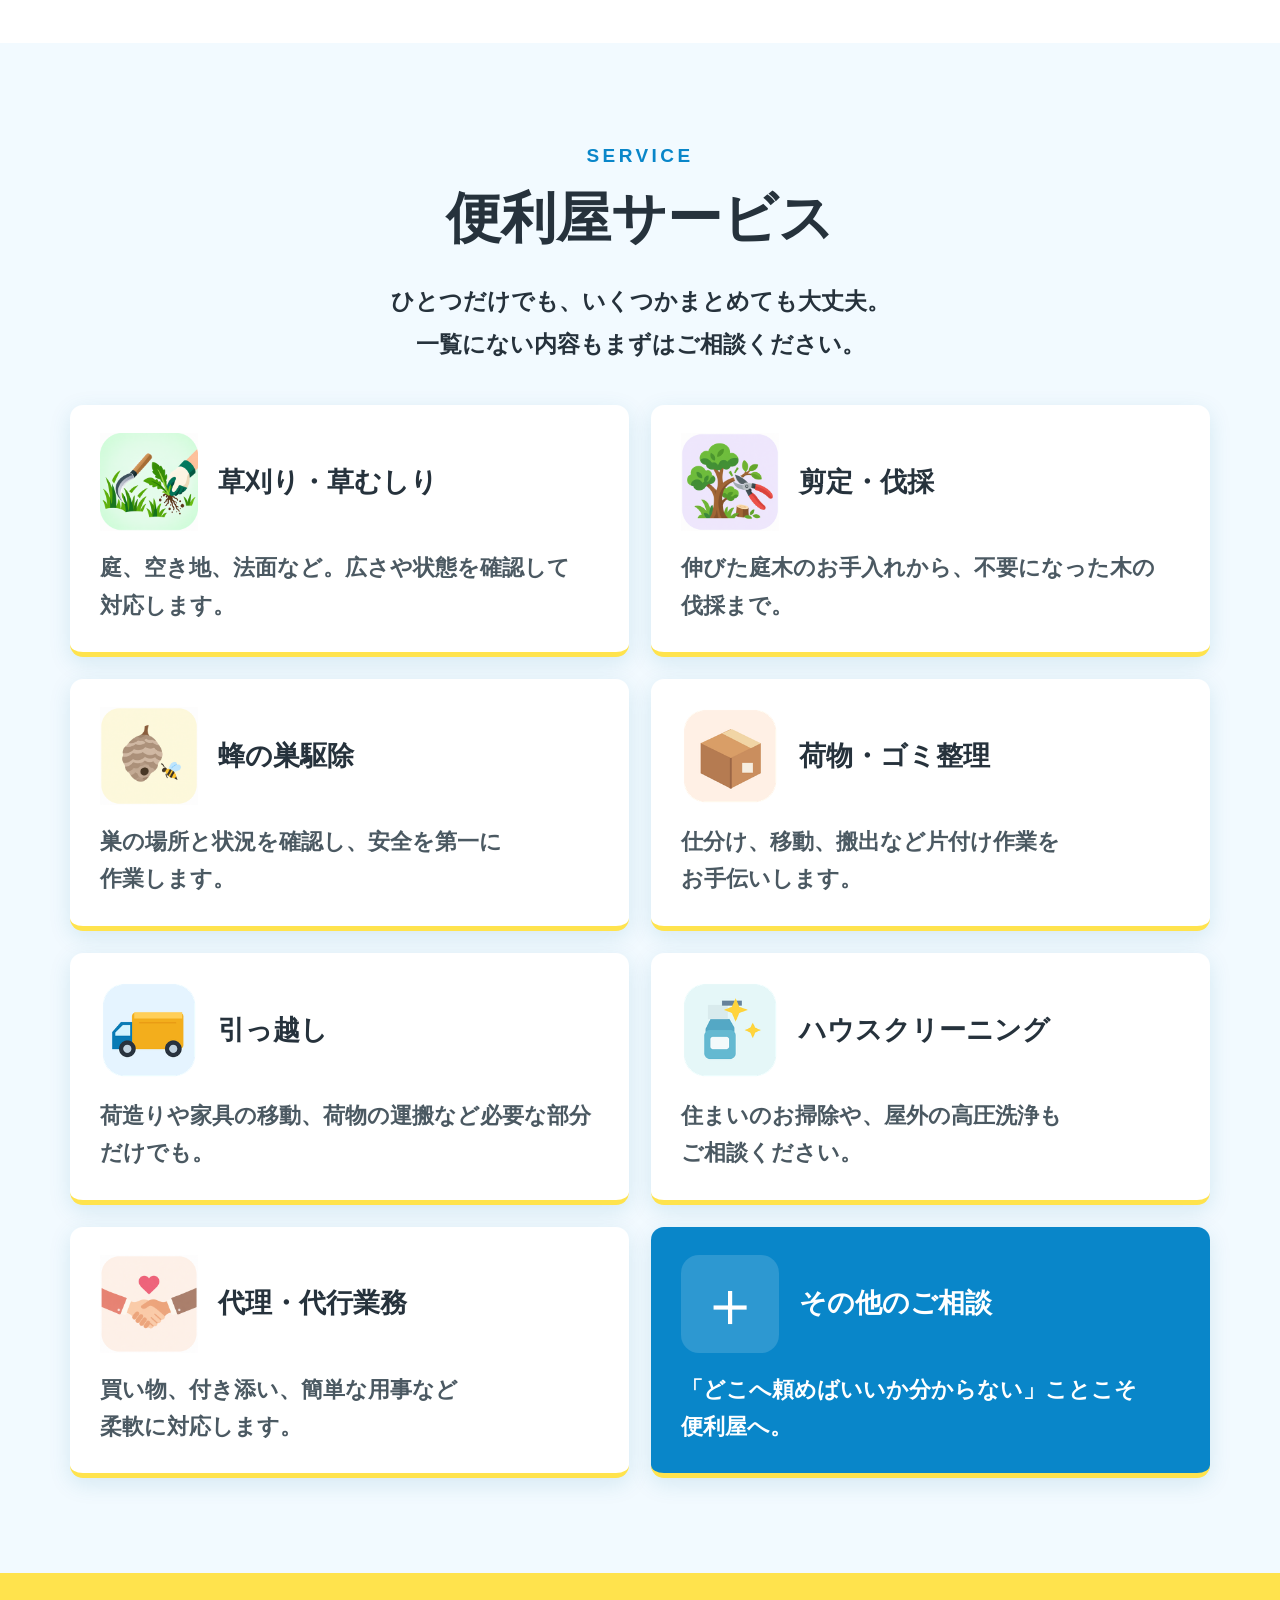
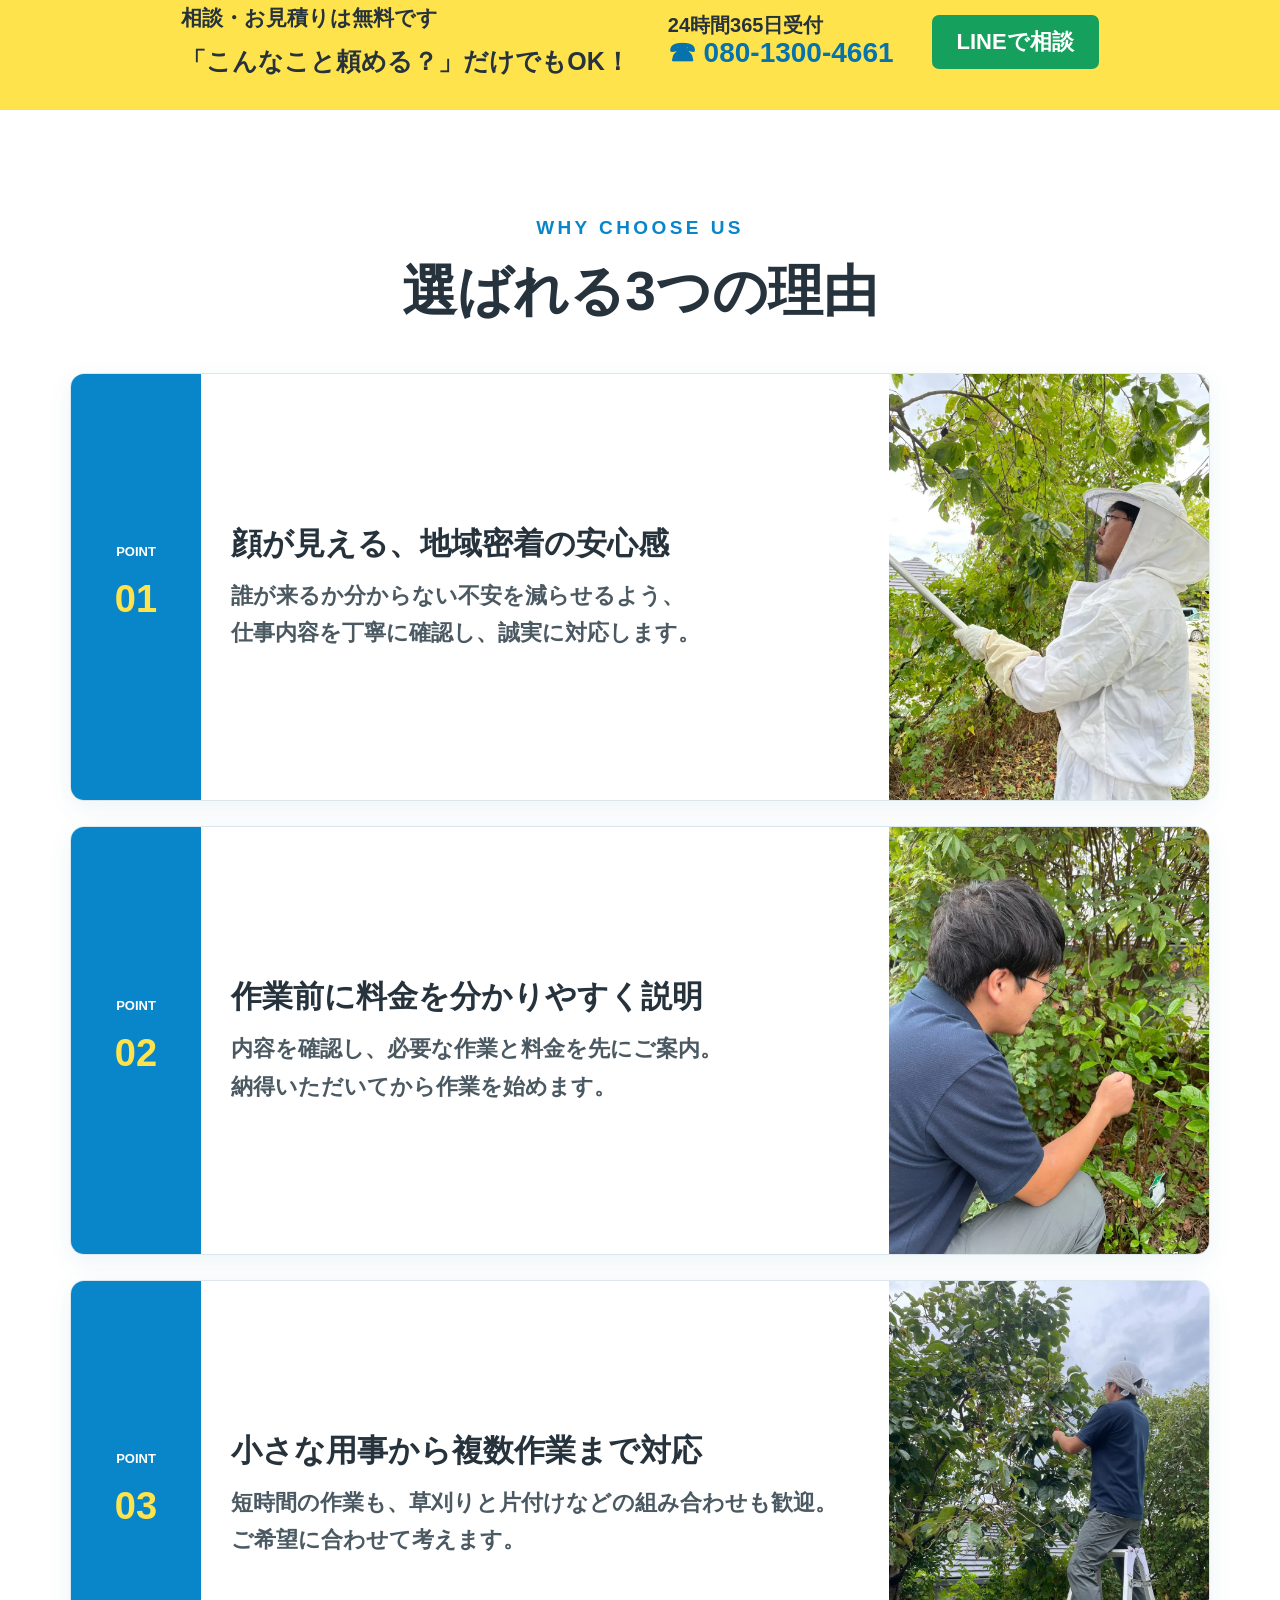
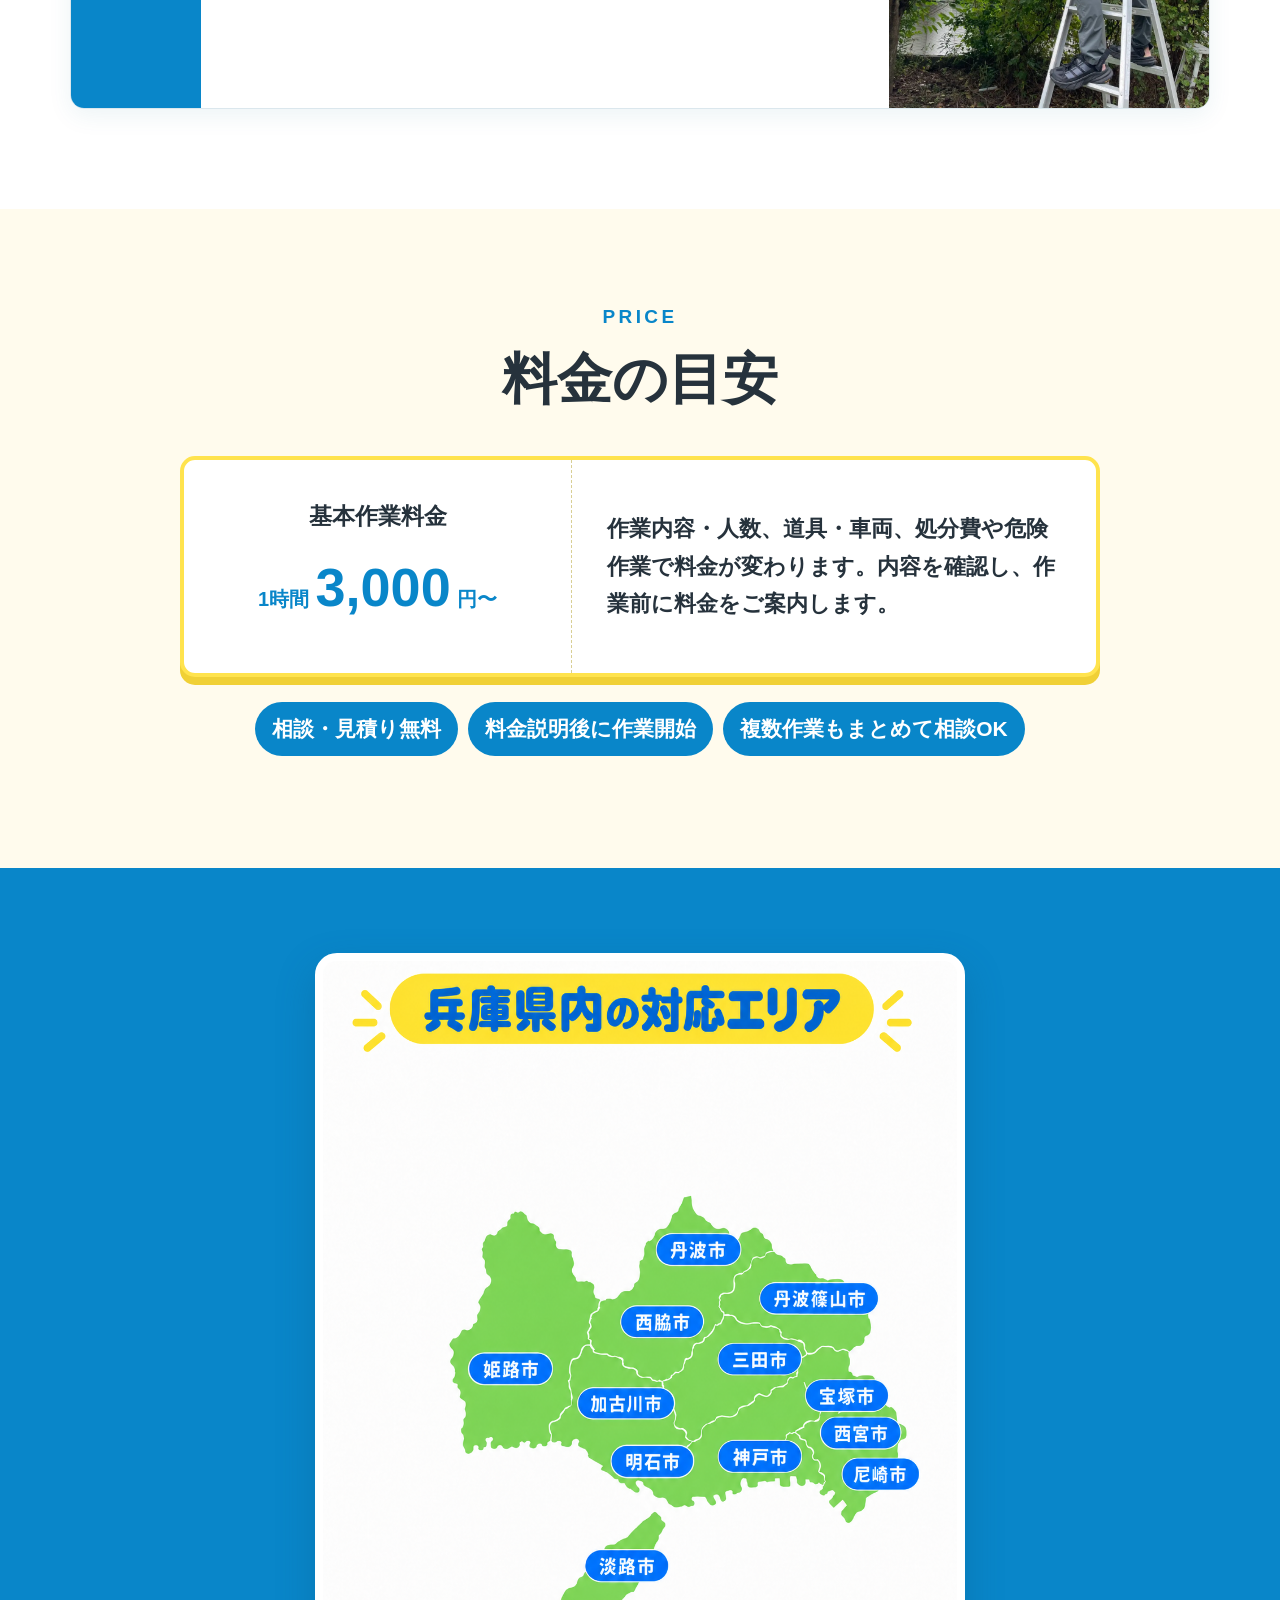
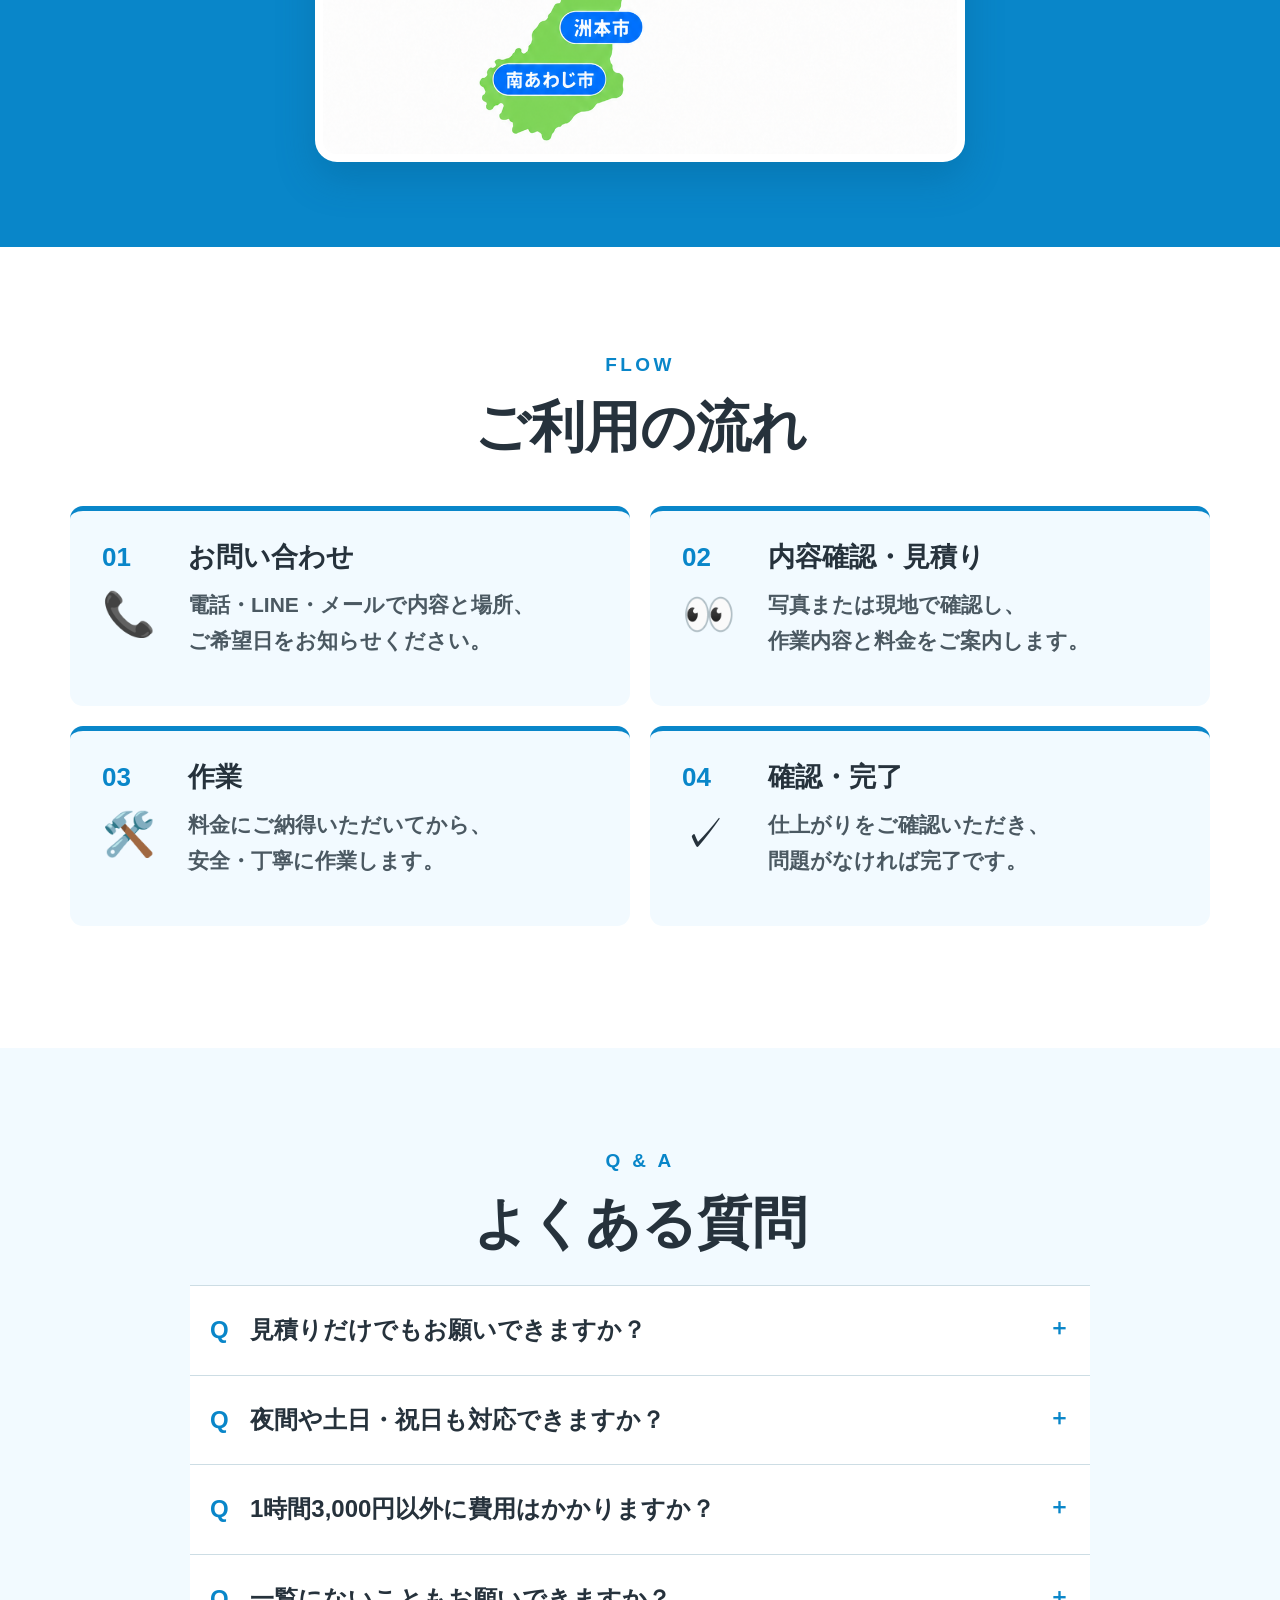
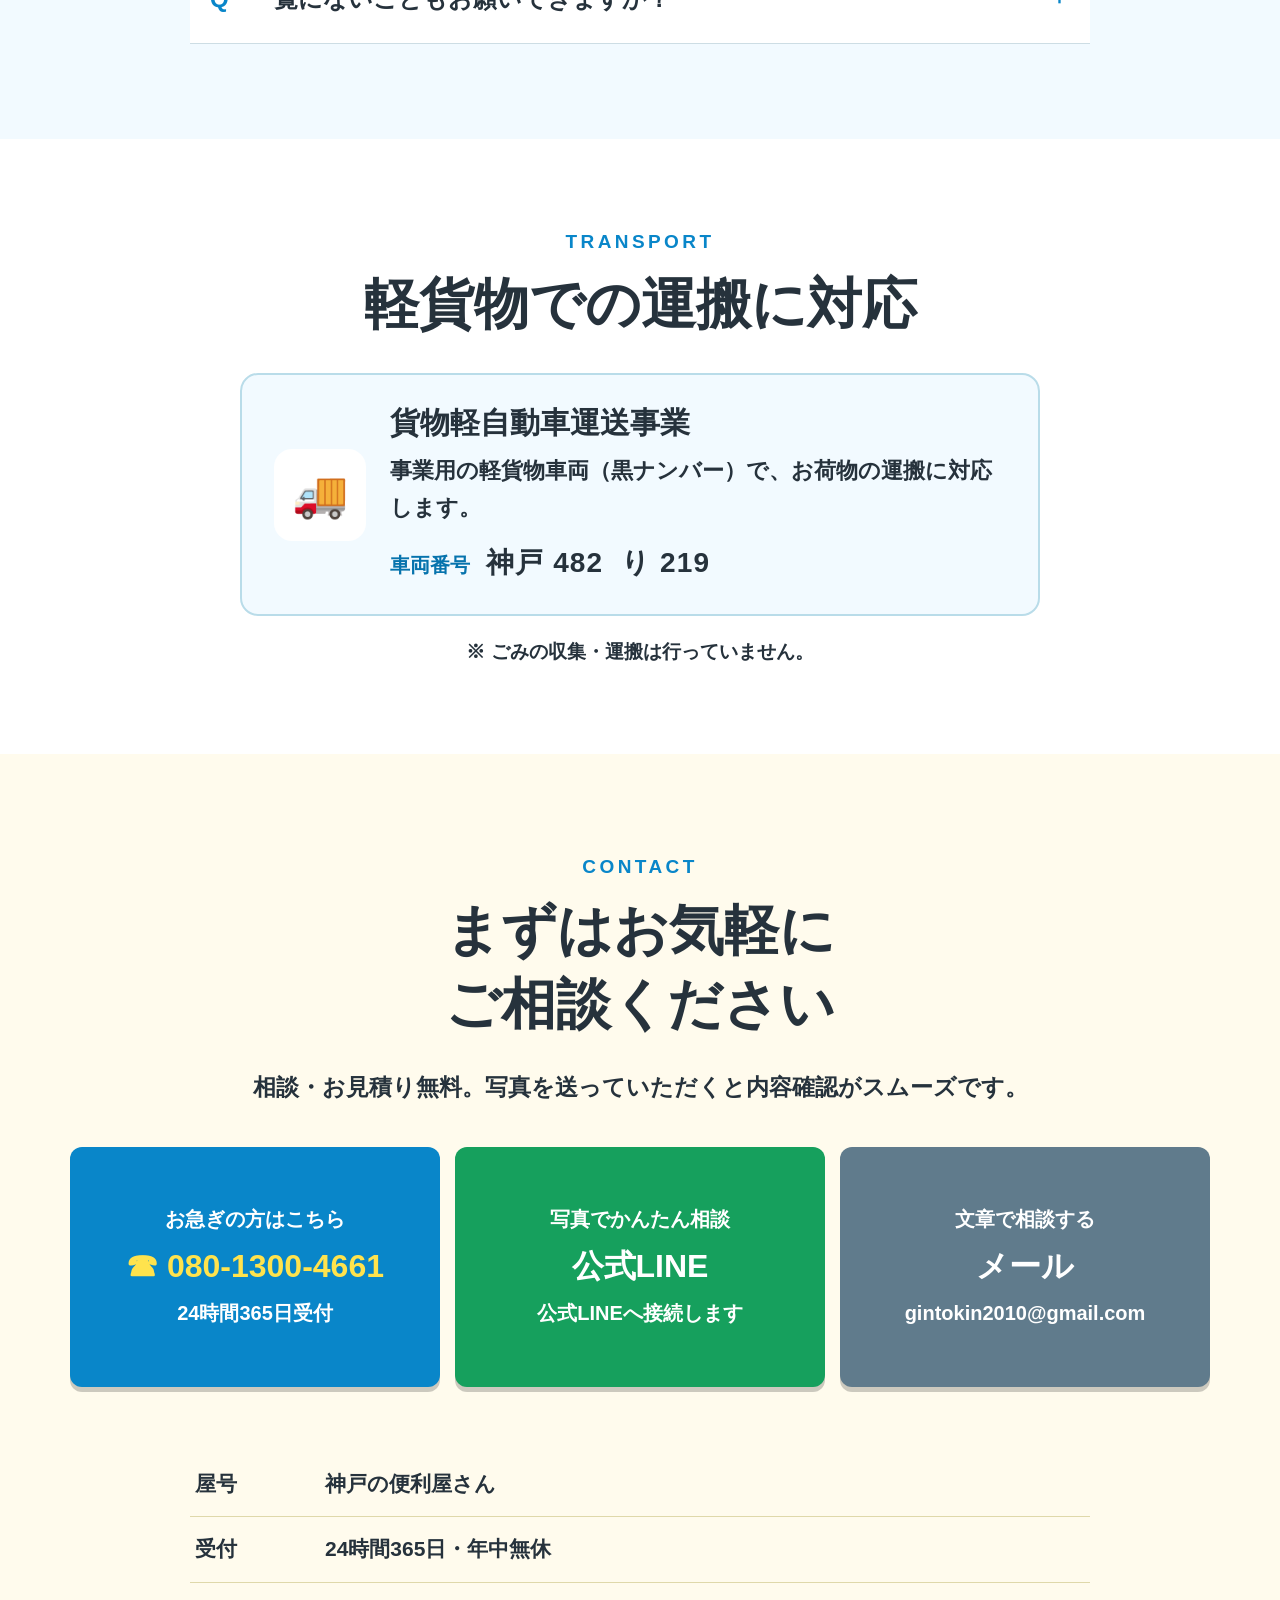
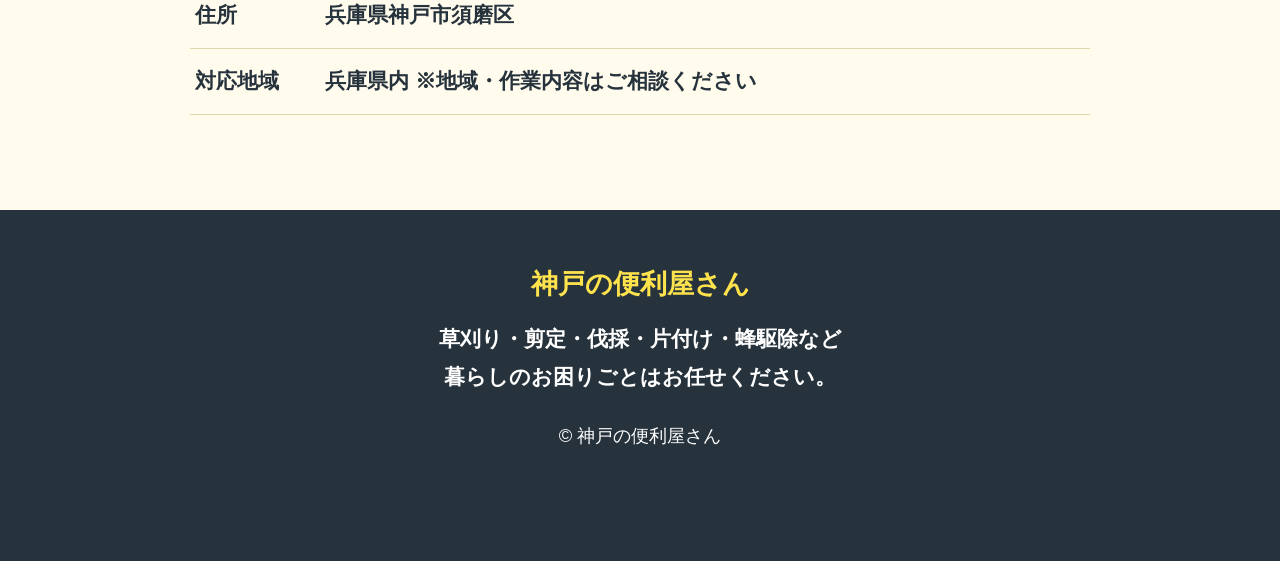
==== commit e3f087a9: "Add files via upload" ====
--- a/index.html
+++ b/index.html
@@ -5,19 +5,19 @@
   <title>神戸の便利屋さん｜草刈り・剪定・片付け・蜂駆除</title>
   <meta name="description" content="神戸周辺の草刈り、剪定、伐採、引っ越し、ハウスクリーニング、荷物・ゴミ整理、代理代行、蜂駆除なら神戸の便利屋さんへ。24時間365日受付。">
   <link rel="icon" type="image/svg+xml" href="data:image/svg+xml,%3Csvg xmlns='http://www.w3.org/2000/svg' viewBox='0 0 64 64'%3E%3Crect width='64' height='64' rx='14' fill='%23ffe34d'/%3E%3Cpath d='M12 29 32 12l20 17v24H12z' fill='%230982c4'/%3E%3Cpath d='M27 53V36h10v17' fill='white'/%3E%3C/svg%3E">
-  <link rel="stylesheet" href="assets/style.css?v=3.9">
+  <link rel="stylesheet" href="assets/style.css?v=4.5">
 </head>
 <body>
   <header class="header" id="top">
     <a class="logo" href="#top"><span class="logo-icon">神</span><span><small>暮らしの困った、すぐ解決</small><strong>神戸の便利屋さん</strong></span></a>
-    <nav id="site-nav" aria-label="サイト内メニュー"><a href="#service">サービス</a><a href="#price">料金</a><a href="#works">作業実例</a><a href="#flow">ご利用の流れ</a><a href="#faq">よくある質問</a><a href="#area">対応エリア</a><a href="#contact">お問い合わせ</a></nav>
+    <nav id="site-nav" aria-label="サイト内メニュー"><a href="#service">サービス</a><a href="#price">料金</a><a href="#flow">ご利用の流れ</a><a href="#faq">よくある質問</a><a href="#area">対応エリア</a><a href="#contact">お問い合わせ</a></nav>
     <button class="menu-toggle" type="button" aria-controls="site-nav" aria-expanded="false" aria-label="メニューを開く"><span class="menu-icon" aria-hidden="true"><span></span><span></span><span></span></span><span class="menu-label">メニュー</span></button>
     <a class="header-contact" href="tel:08013004661"><small>24時間365日受付</small><strong>☎ 080-1300-4661</strong></a>
   </header>
   <main>
     <section class="hero">
       <div class="hero-copy">
-        <p class="local-label">兵庫県内に対応</p>
+        <div class="hero-labels"><p class="local-label">兵庫県内に対応</p><p class="staff-label">女性スタッフ在中</p></div>
         <h1><span class="hero-heading-line">どこに頼むか</span><span class="hero-heading-line">迷ったお困りごと、</span><span class="hero-heading-line"><mark>まとめてお任せ。</mark></span></h1>
         <p class="hero-text"><span class="text-line"><span class="phrase">草刈り・剪定・片付け・</span><span class="phrase">蜂の巣駆除まで。</span></span><span class="text-line"><span class="phrase">「これも頼める？」から、</span><span class="phrase">お気軽にご相談ください。</span></span></p>
         <div class="hero-price"><span>作業料金</span><strong><small>1時間</small> 3,000<small>円〜</small></strong><em>相談・見積り無料</em></div>
@@ -65,16 +65,7 @@
       <div class="price-card"><div><span>基本作業料金</span><strong><small>1時間</small> 3,000<small>円〜</small></strong></div><p class="price-description"><span>作業内容・人数、</span><span>道具・車両、</span><span>処分費や危険作業で</span><span>料金が変わります。</span><span class="price-description-second">内容を確認し、</span><span>作業前に</span><span>料金をご案内します。</span></p></div>
       <ul class="price-notes"><li>相談・見積り無料</li><li>料金説明後に作業開始</li><li>複数作業もまとめて相談OK</li></ul>
     </div></section>
-    <section class="works wrap" id="works">
-      <p class="section-label">WORKS</p><h2>作業の様子</h2>
-      <div class="work-grid">
-        <figure><img src="assets/work-10.webp" alt="庭木の剪定作業"><figcaption><b>庭木の剪定</b><span>伸びた枝を丁寧にお手入れ</span></figcaption></figure>
-        <figure><img src="assets/work-11.webp" alt="生垣のお手入れ"><figcaption><b>生垣のお手入れ</b><span>細かな部分もしっかり確認</span></figcaption></figure>
-        <figure><img src="assets/work-12.webp" alt="高所の剪定作業"><figcaption><b>高所の剪定</b><span>安全を確認しながら作業</span></figcaption></figure>
-        <figure><img src="assets/work-8.webp" alt="庭木を確認するスタッフ"><figcaption><b>現地で状態確認</b><span>ご希望を聞いて作業を提案</span></figcaption></figure>
-      </div>
-    </section>
-    <section class="area" id="area"><div class="wrap area-inner"><div><p class="section-label">AREA</p><h2>緑のエリアへ<br>お伺いします</h2><p><span class="phrase">地図の緑のエリアに</span><span class="phrase">対応します。</span><span class="phrase">地域や作業内容によって</span><span class="phrase">対応可否・出張費が</span><span class="phrase">異なる場合がありますので、</span><span class="phrase">まずはご住所と</span><span class="phrase">ご相談内容を</span><span class="phrase">お知らせください。</span></p><p class="area-list"><b>対応エリア：</b>地図の緑色の地域<br><b>対象外：</b>地図の赤色の地域</p></div><figure class="area-map city-map"><img src="assets/hyogo-city-map.webp" alt="緑が対応エリア、赤が対象外の兵庫県地図。朝来市・豊岡市など赤色の地域は対象外"></figure></div></section>
+    <section class="area" id="area"><div class="wrap area-inner"><figure class="area-map city-map"><img src="assets/hyogo-city-map-green.png" alt="兵庫県内の対応エリアを緑色で示した地図"></figure></div></section>
     <section class="flow wrap" id="flow">
       <p class="section-label">FLOW</p><h2>ご利用の流れ</h2>
       <ol><li><b>01</b><i>📞</i><h3>お問い合わせ</h3><p><span class="phrase">電話・LINE・メールで</span><span class="phrase">内容と場所、</span><span class="phrase">ご希望日を</span><span class="phrase">お知らせください。</span></p></li><li><b>02</b><i>👀</i><h3>内容確認・見積り</h3><p><span class="phrase">写真または現地で確認し、</span><span class="phrase">作業内容と料金を</span><span class="phrase">ご案内します。</span></p></li><li><b>03</b><i>🛠️</i><h3>作業</h3><p><span class="phrase">料金にご納得</span><span class="phrase">いただいてから、</span><span class="phrase">安全・丁寧に</span><span class="phrase">作業します。</span></p></li><li><b>04</b><i>✓</i><h3>確認・完了</h3><p><span class="phrase">仕上がりをご確認いただき、</span><span class="phrase">問題がなければ</span><span class="phrase">完了です。</span></p></li></ol>
@@ -90,7 +81,7 @@
     <section class="contact" id="contact"><div class="wrap">
       <p class="section-label">CONTACT</p><h2>まずはお気軽に<br>ご相談ください</h2><p><span class="phrase">相談・お見積り無料。</span><span class="phrase">写真を送っていただくと</span><span class="phrase">内容確認がスムーズです。</span></p>
       <div class="contact-grid"><a class="contact-phone" href="tel:08013004661"><small>お急ぎの方はこちら</small><strong>☎ 080-1300-4661</strong><em>24時間365日受付</em></a><a class="contact-line" href="https://lin.ee/Pd40ce4"><small>写真でかんたん相談</small><strong>公式LINE</strong><em>公式LINEへ接続します</em></a><a class="contact-mail" href="mailto:gintokin2010@gmail.com"><small>文章で相談する</small><strong>メール</strong><em>gintokin2010@gmail.com</em></a></div>
-      <div class="company"><dl><div><dt>屋号</dt><dd>神戸の便利屋さん</dd></div><div><dt>受付</dt><dd>24時間365日・年中無休</dd></div><div><dt>住所</dt><dd>兵庫県神戸市（詳細住所確認後に掲載）</dd></div><div><dt>対応地域</dt><dd>兵庫県内 ※地域・作業内容はご相談ください</dd></div></dl><div class="map"><b>Google Map</b><span>正式な住所を確認後に地図を表示します</span></div></div>
+      <div class="company"><dl><div><dt>屋号</dt><dd>神戸の便利屋さん</dd></div><div><dt>受付</dt><dd>24時間365日・年中無休</dd></div><div><dt>住所</dt><dd>兵庫県神戸市須磨区</dd></div><div><dt>対応地域</dt><dd>兵庫県内 ※地域・作業内容はご相談ください</dd></div></dl></div>
     </div></section>
   </main>
   <footer><a href="#top">神戸の便利屋さん</a><p>草刈り・剪定・伐採・片付け・蜂駆除など<br><span class="phrase">暮らしのお困りごとは</span><span class="phrase">お任せください。</span></p><small>© 神戸の便利屋さん</small></footer>
--- a/assets/style.css
+++ b/assets/style.css
@@ -677,3 +677,18 @@
   .service-grid .service-mark{grid-template-columns:78px minmax(0,1fr);column-gap:14px}
   .service-grid .service-mark img,.service-grid .service-more{width:78px;height:78px}
 }
+
+/* v4.4: 地図を外した事業者情報を読みやすい一列にする */
+.company{display:block;max-width:900px;margin:0 auto}
+.company dl{width:100%}
+
+/* v4.5: トップの案内バッジを自然に並べる */
+.hero-labels{display:flex;align-items:center;flex-wrap:wrap;gap:10px 12px;margin-bottom:15px}
+.hero-labels .local-label{margin:0}
+.staff-label{margin:0;padding:5px 16px;border-radius:30px;background:var(--yellow);color:var(--ink);font-size:19px;font-weight:900;line-height:1.8}
+@media(max-width:720px){.staff-label{font-size:17px;padding:5px 13px}}
+@media(max-width:390px){.hero-labels{gap:8px}.staff-label{font-size:15px;padding:5px 11px}}
+
+/* v4.9: 地図の見出しと説明を画像内に一本化 */
+.area-inner{display:block}
+.area-map.city-map{width:min(100%,650px);margin:0 auto}
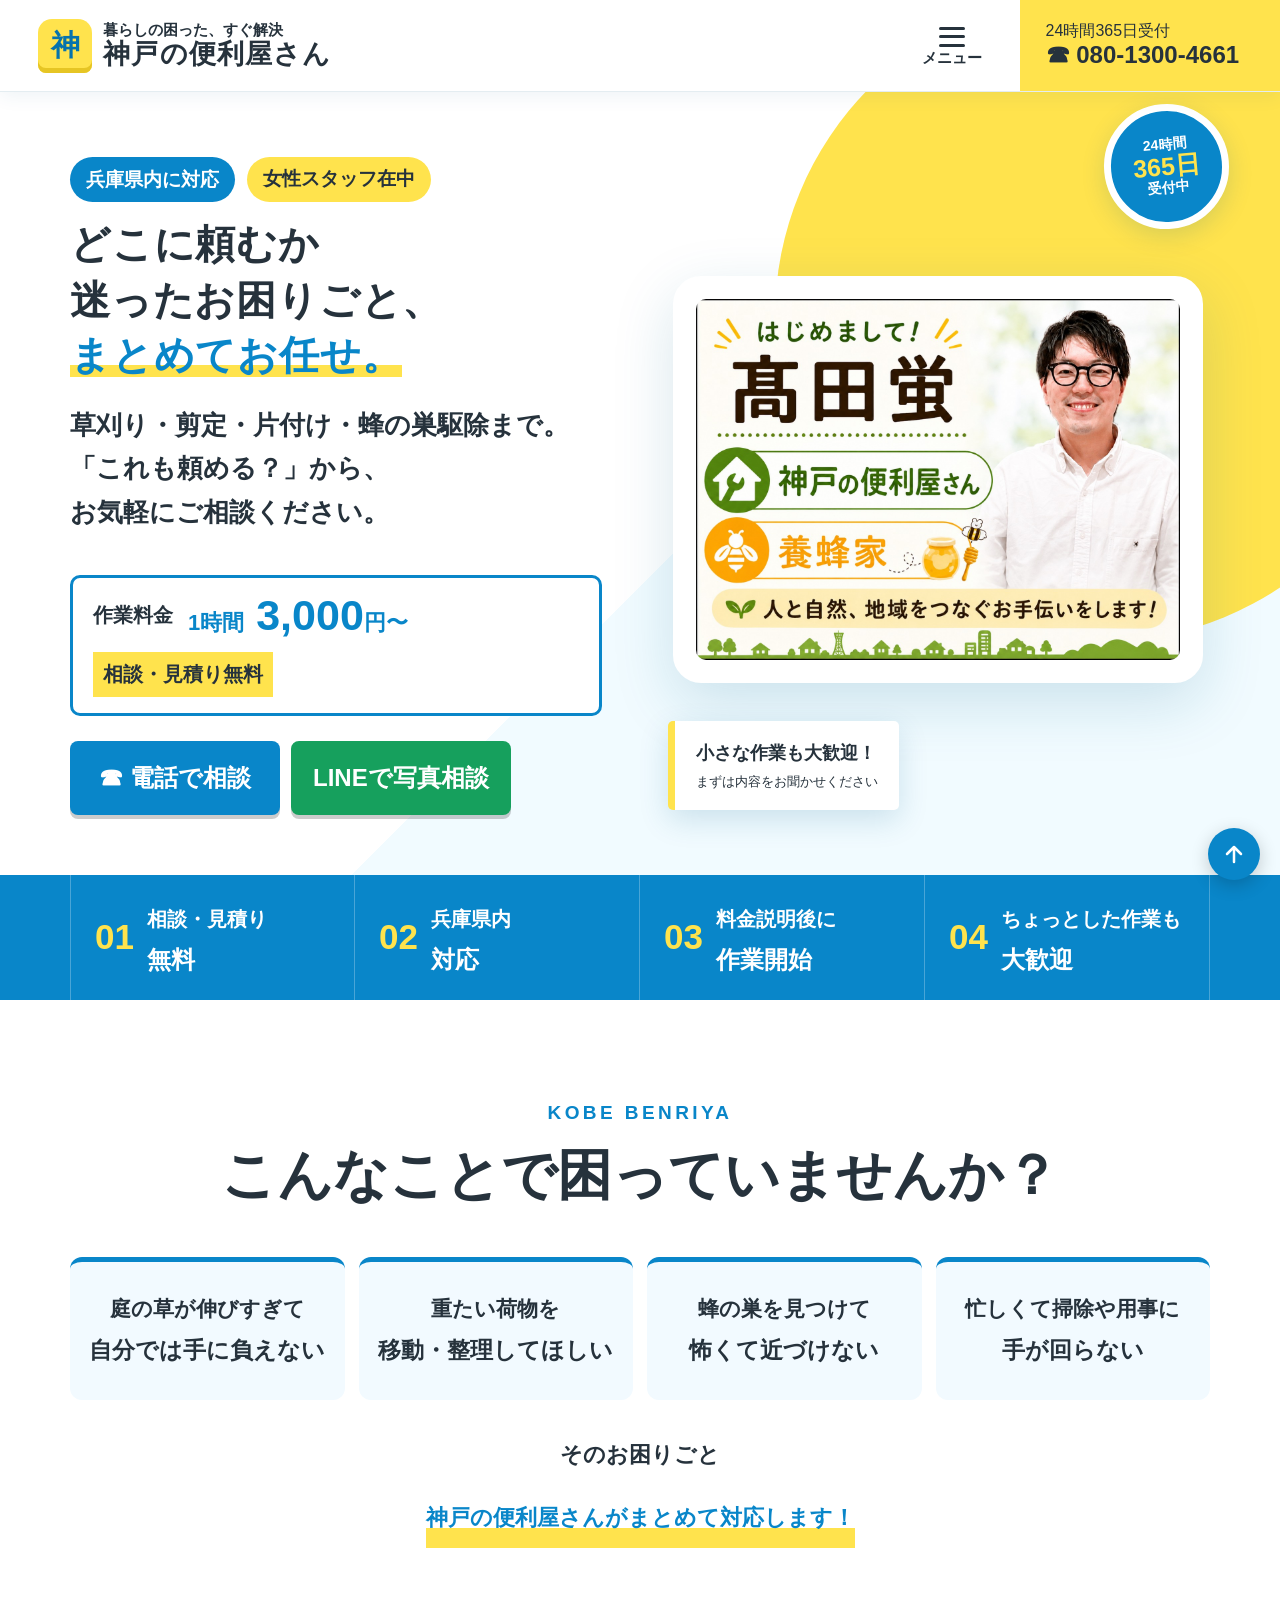
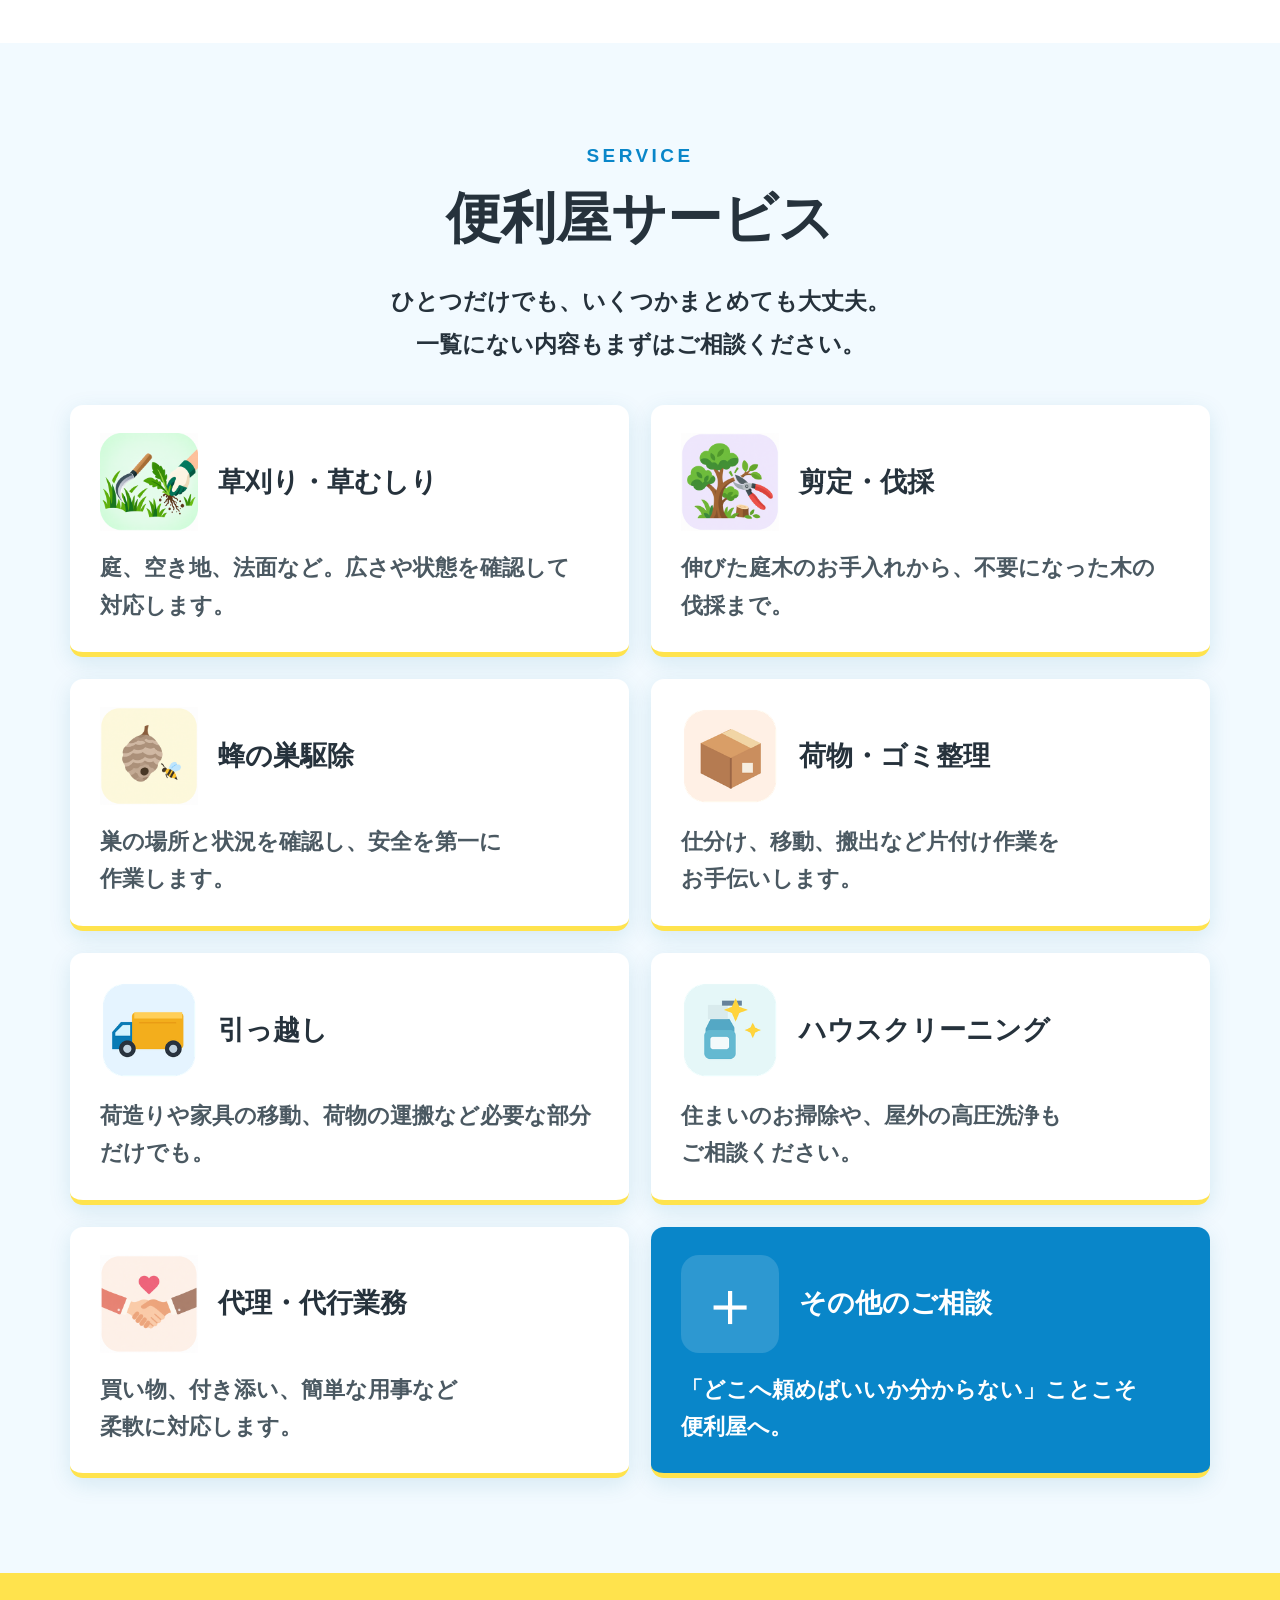
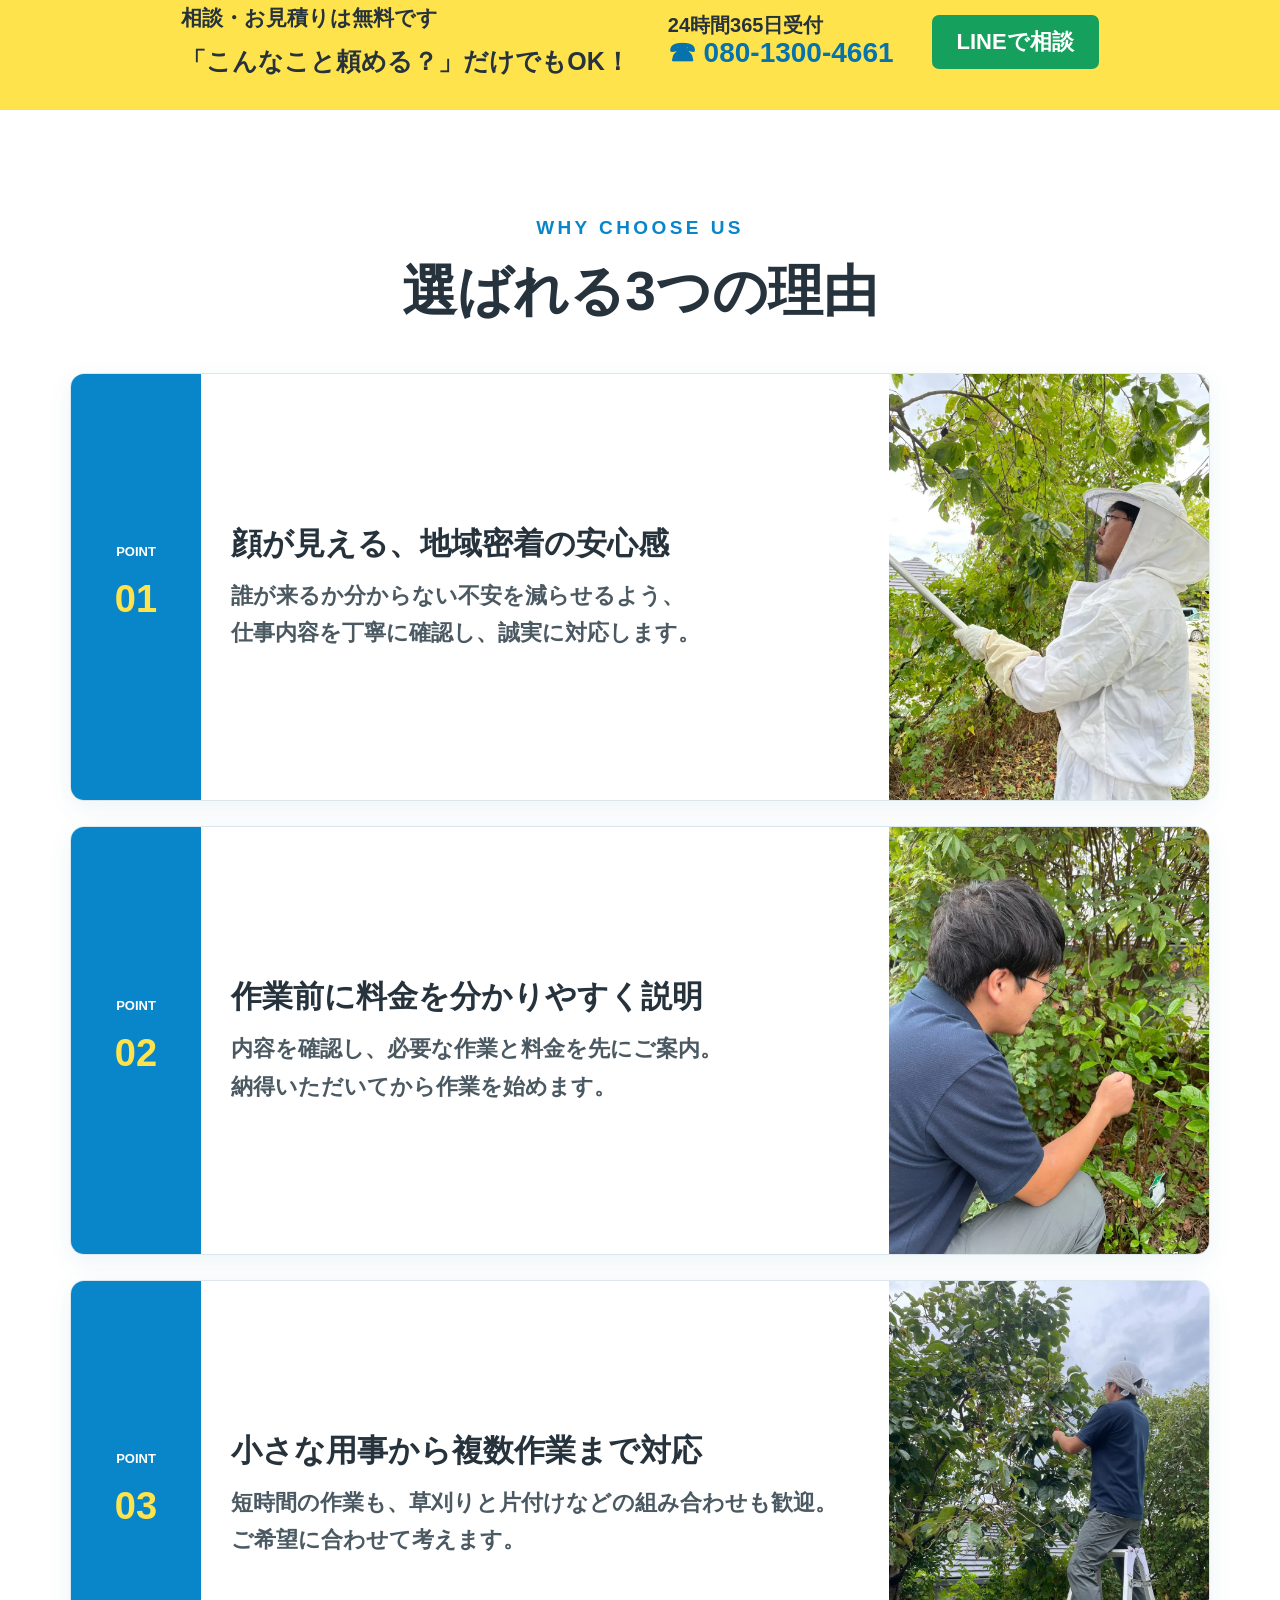
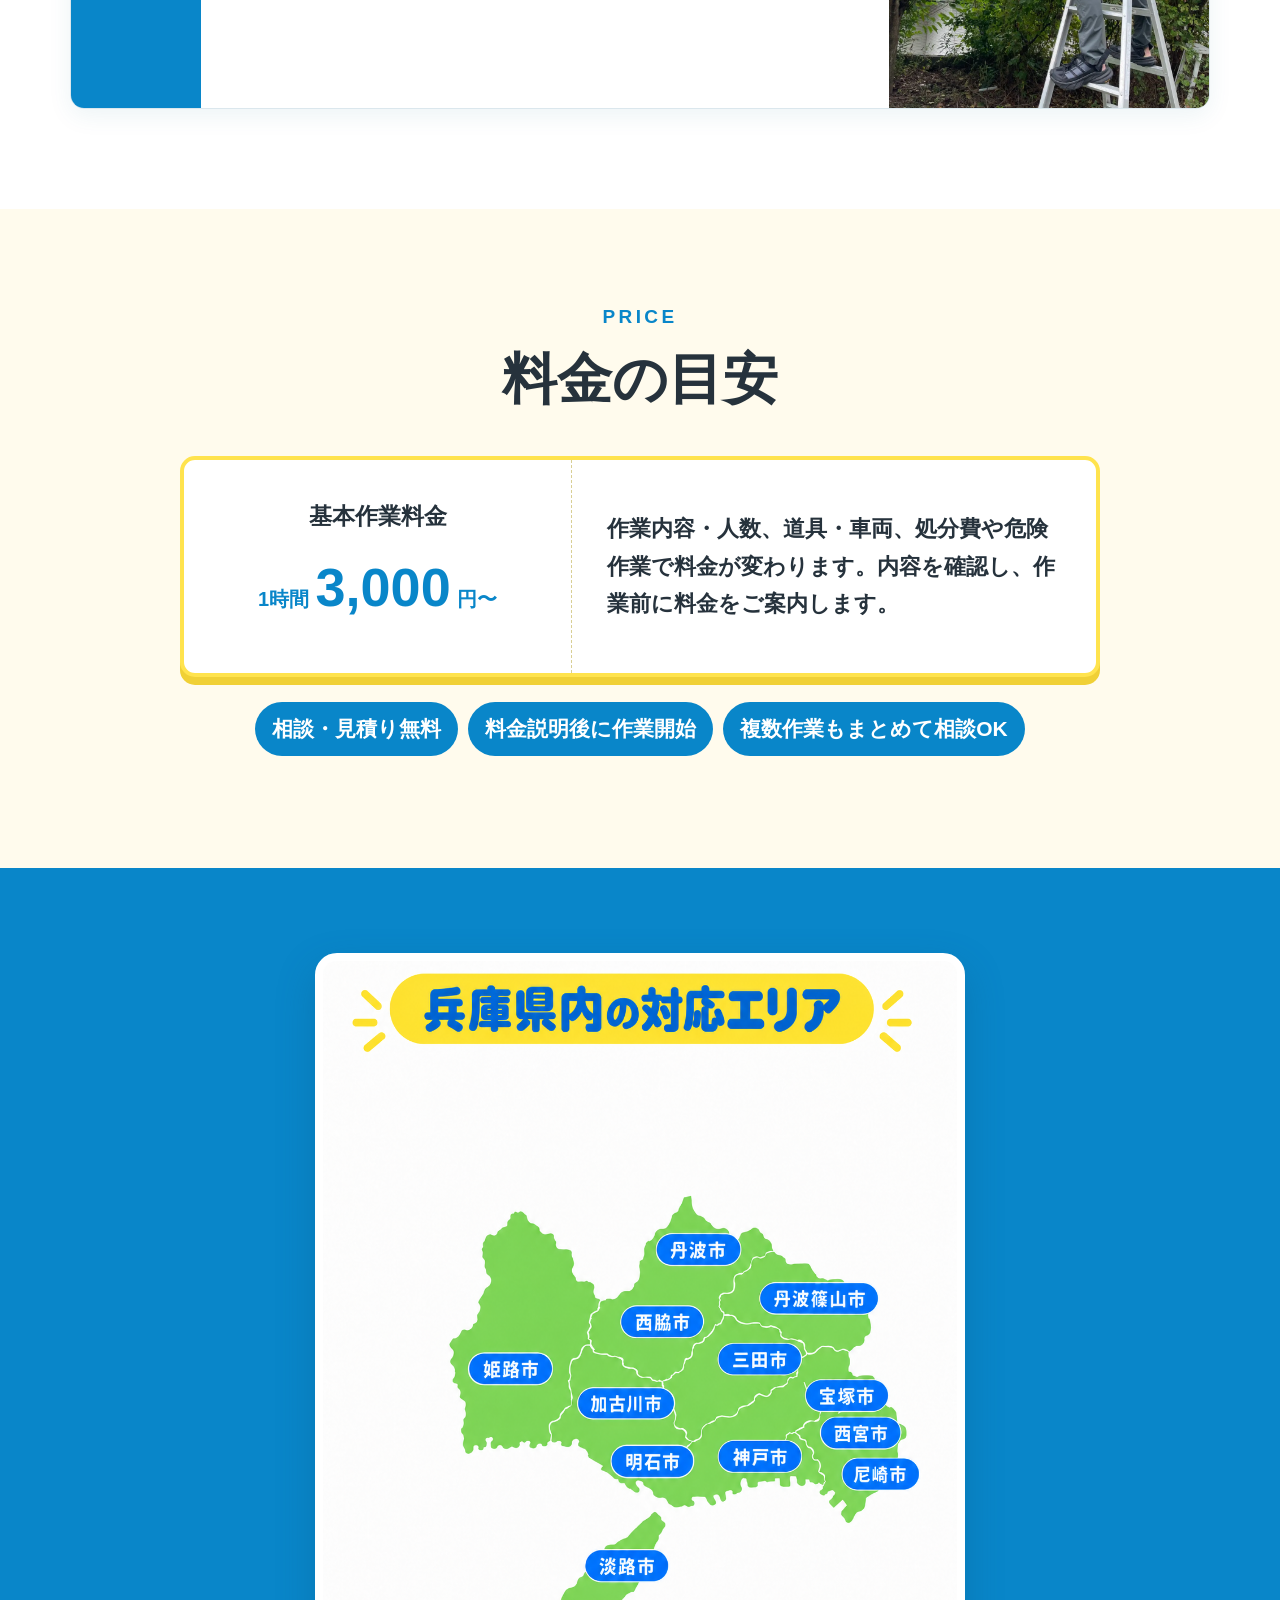
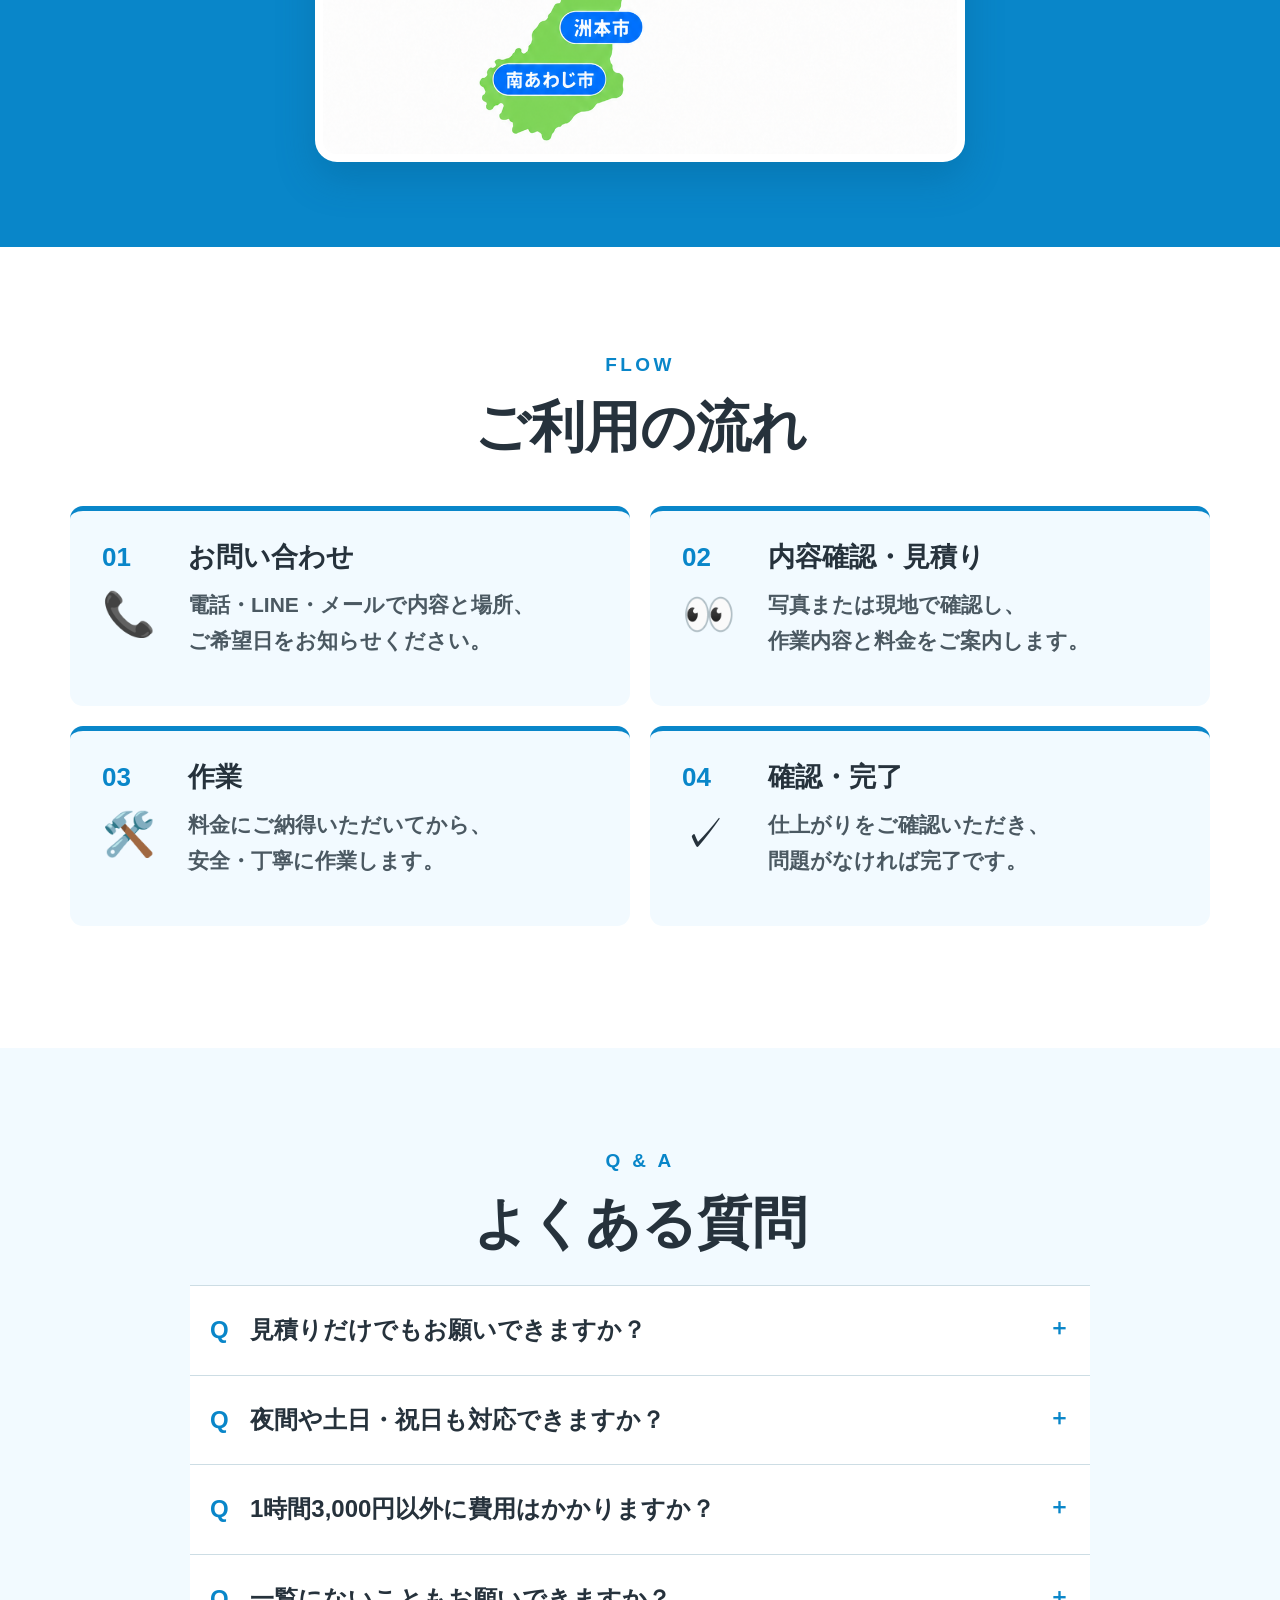
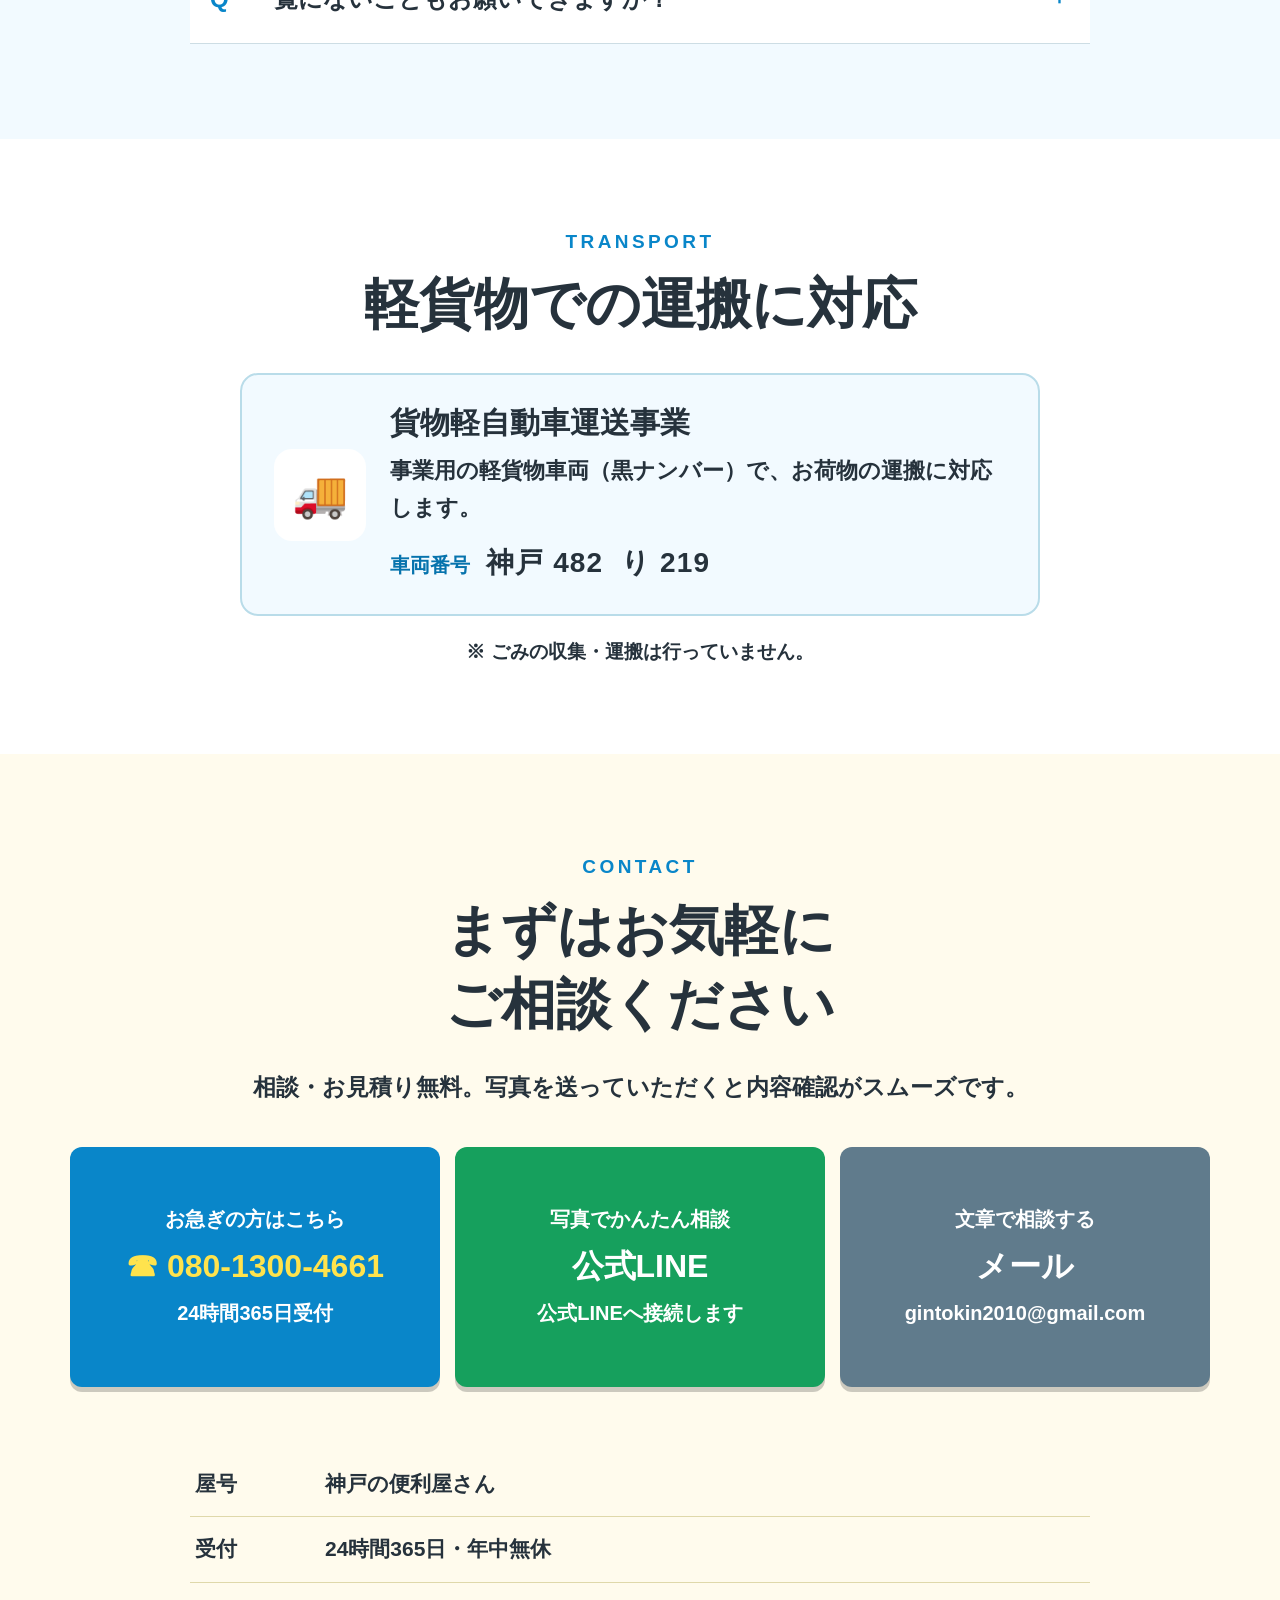
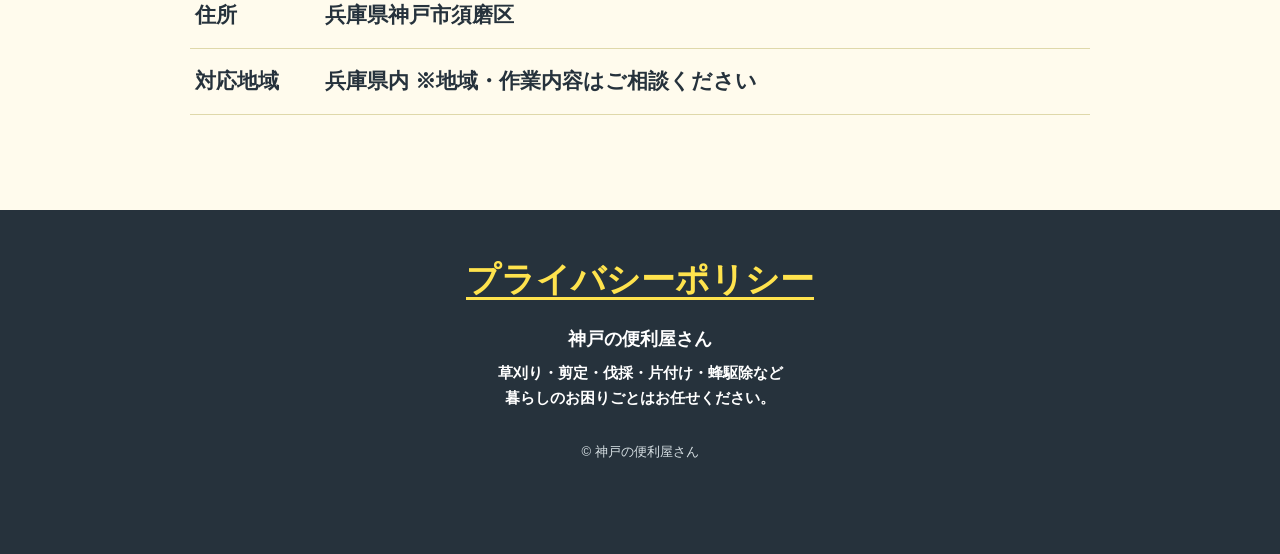
==== commit 1388e452: "Add files via upload" ====
--- a/index.html
+++ b/index.html
@@ -5,7 +5,7 @@
   <title>神戸の便利屋さん｜草刈り・剪定・片付け・蜂駆除</title>
   <meta name="description" content="神戸周辺の草刈り、剪定、伐採、引っ越し、ハウスクリーニング、荷物・ゴミ整理、代理代行、蜂駆除なら神戸の便利屋さんへ。24時間365日受付。">
   <link rel="icon" type="image/svg+xml" href="data:image/svg+xml,%3Csvg xmlns='http://www.w3.org/2000/svg' viewBox='0 0 64 64'%3E%3Crect width='64' height='64' rx='14' fill='%23ffe34d'/%3E%3Cpath d='M12 29 32 12l20 17v24H12z' fill='%230982c4'/%3E%3Cpath d='M27 53V36h10v17' fill='white'/%3E%3C/svg%3E">
-  <link rel="stylesheet" href="assets/style.css?v=4.5">
+  <link rel="stylesheet" href="assets/style.css?v=5.1">
 </head>
 <body>
   <header class="header" id="top">
@@ -84,7 +84,7 @@
       <div class="company"><dl><div><dt>屋号</dt><dd>神戸の便利屋さん</dd></div><div><dt>受付</dt><dd>24時間365日・年中無休</dd></div><div><dt>住所</dt><dd>兵庫県神戸市須磨区</dd></div><div><dt>対応地域</dt><dd>兵庫県内 ※地域・作業内容はご相談ください</dd></div></dl></div>
     </div></section>
   </main>
-  <footer><a href="#top">神戸の便利屋さん</a><p>草刈り・剪定・伐採・片付け・蜂駆除など<br><span class="phrase">暮らしのお困りごとは</span><span class="phrase">お任せください。</span></p><small>© 神戸の便利屋さん</small></footer>
+  <footer><a class="footer-policy" href="privacy.html">プライバシーポリシー</a><a class="footer-brand" href="#top">神戸の便利屋さん</a><p class="footer-description">草刈り・剪定・伐採・片付け・蜂駆除など<br><span class="phrase">暮らしのお困りごとは</span><span class="phrase">お任せください。</span></p><small>© 神戸の便利屋さん</small></footer>
   <button class="back-top" type="button" aria-label="ページの一番上へ戻る"><svg viewBox="0 0 24 24" aria-hidden="true" focusable="false"><path d="M12 20V5M5 12l7-7 7 7"/></svg></button>
   <div class="fixed-contact"><a href="tel:08013004661">☎ <strong>電話する</strong></a><a href="https://lin.ee/Pd40ce4">公式LINE</a></div>
   <script src="assets/script.js"></script>
--- a/assets/style.css
+++ b/assets/style.css
@@ -692,3 +692,41 @@
 /* v4.9: 地図の見出しと説明を画像内に一本化 */
 .area-inner{display:block}
 .area-map.city-map{width:min(100%,650px);margin:0 auto}
+
+/* v5.0: 個人情報の取り扱いページ */
+.footer-policy{display:block;width:max-content;max-width:90%;margin:16px auto;color:#fff;text-decoration:underline;text-underline-offset:4px;font-size:17px;font-weight:800}
+.policy-header{justify-content:space-between}
+.policy-home{margin-left:auto;color:var(--blue2);font-size:17px;font-weight:900;text-decoration:underline;text-underline-offset:4px}
+.policy-main{max-width:900px;padding:76px 0 100px}
+.policy-main h1{text-align:center;font-size:clamp(32px,5vw,48px);margin:0 0 26px}
+.policy-mobile-break{display:none}
+.policy-intro{font-size:20px;font-weight:700;margin:0 0 48px}
+.policy-main section{padding:27px 0;border-top:1px solid var(--line)}
+.policy-main section h2{font-size:26px;text-align:left;margin:0 0 12px}
+.policy-main section p,.policy-main li{font-size:18px;line-height:1.85}
+.policy-main section p{margin:0}
+.policy-main section p+p{margin-top:12px}
+.policy-main ul{margin:0 0 12px;padding-left:1.5em}
+.policy-main a:not(.policy-return){color:var(--blue2);text-decoration:underline;overflow-wrap:anywhere}
+.policy-date{text-align:right;margin:20px 0 32px}
+.policy-return{display:block;width:max-content;max-width:100%;margin:0 auto;padding:13px 24px;border-radius:8px;background:var(--blue);color:#fff;font-weight:900;text-align:center}
+@media(max-width:720px){
+  .policy-header .logo strong{font-size:18px}
+  .policy-header .logo small{font-size:9px}
+  .policy-home{font-size:13px;text-align:right;line-height:1.4}
+  .policy-main{padding:55px 0 80px}
+  .policy-mobile-break{display:block}
+  .policy-intro{font-size:18px}
+  .policy-main section h2{font-size:23px}
+  .policy-main section p,.policy-main li{font-size:17px}
+}
+
+@media(max-width:720px){.policy-page{padding-bottom:0}}
+
+/* v5.1: フッターはプライバシーポリシーを主役に */
+footer{padding:46px 20px 85px}
+footer .footer-policy{display:block;width:max-content;max-width:100%;margin:0 auto 22px;color:var(--yellow);font-size:clamp(25px,3vw,34px);font-weight:900;line-height:1.4;text-decoration:underline;text-underline-offset:6px}
+footer .footer-brand{display:block;color:#fff;font-size:18px;font-weight:800;line-height:1.5}
+footer .footer-description{font-size:15px;line-height:1.7;margin:7px 0 18px;font-weight:600}
+footer small{font-size:13px;color:#d8e1e5}
+@media(max-width:720px){footer{padding:42px 16px 95px}footer .footer-brand{font-size:16px}footer .footer-description{font-size:13px}}
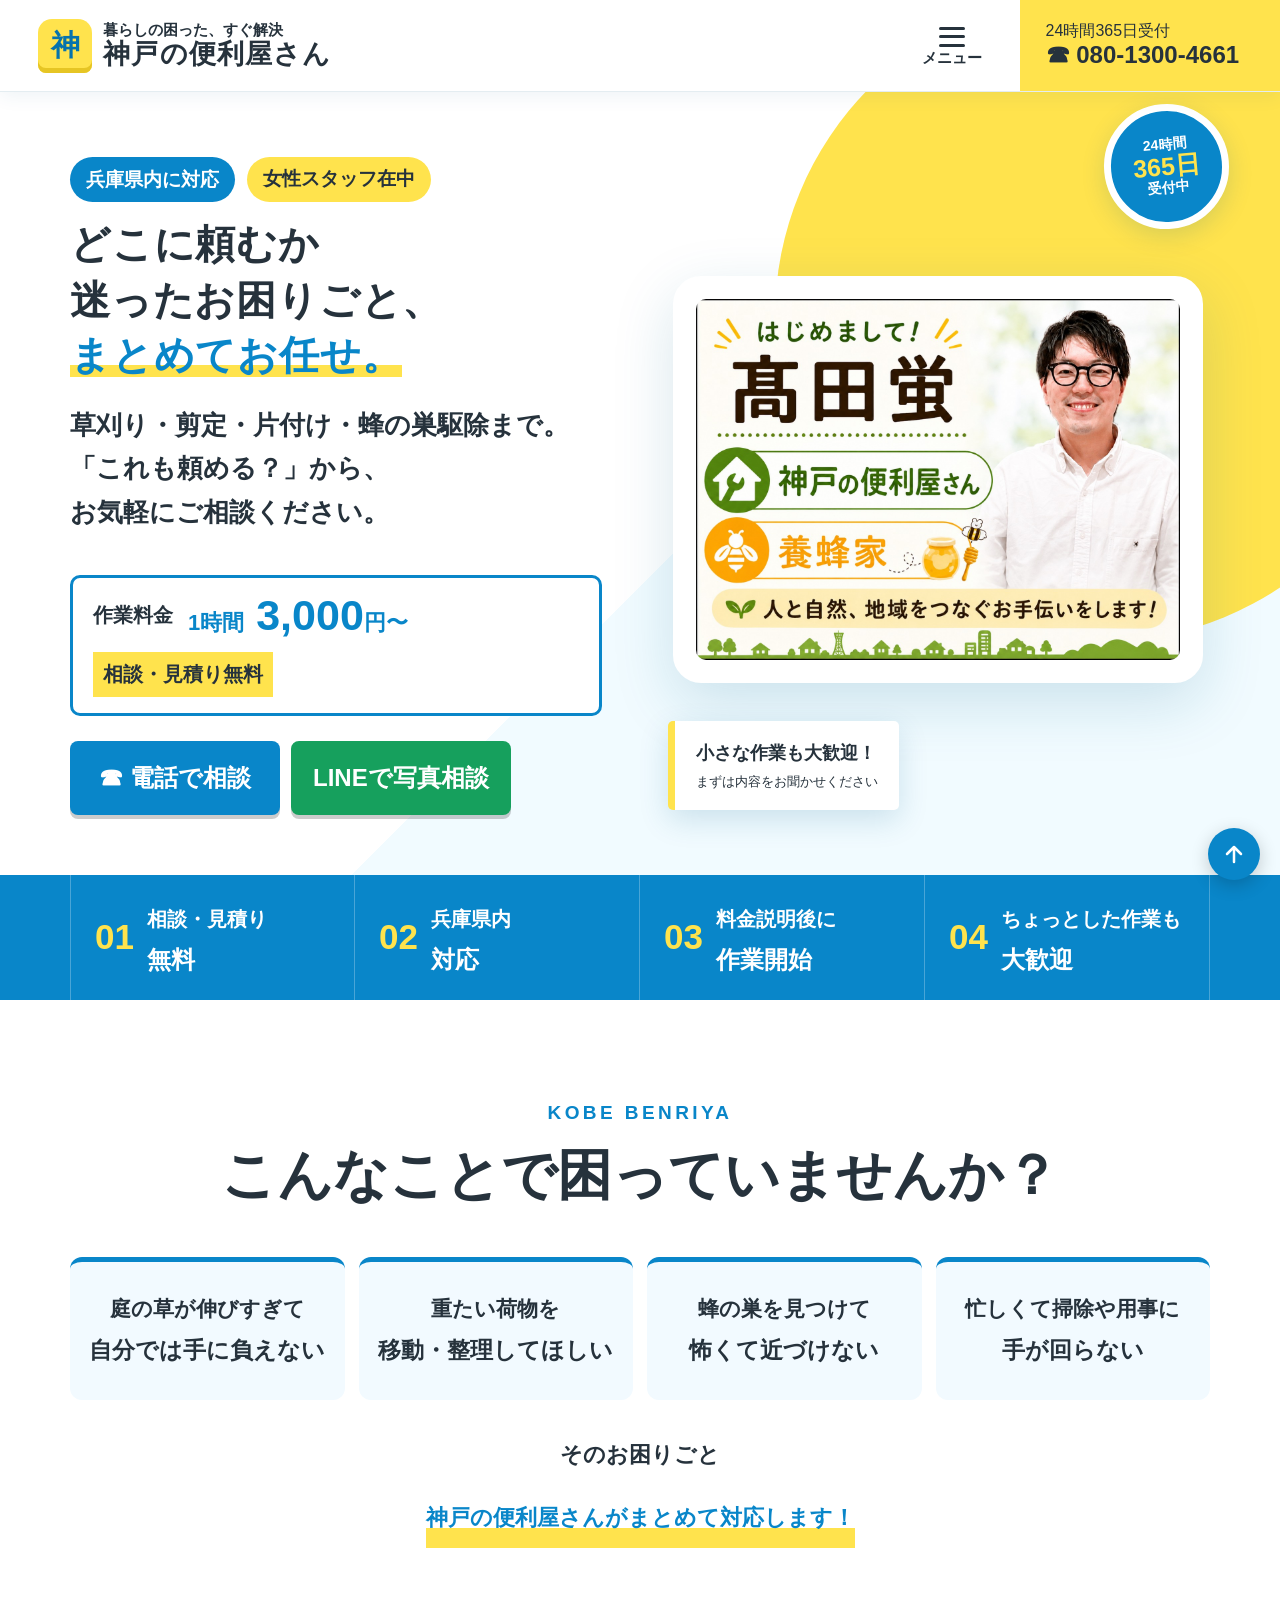
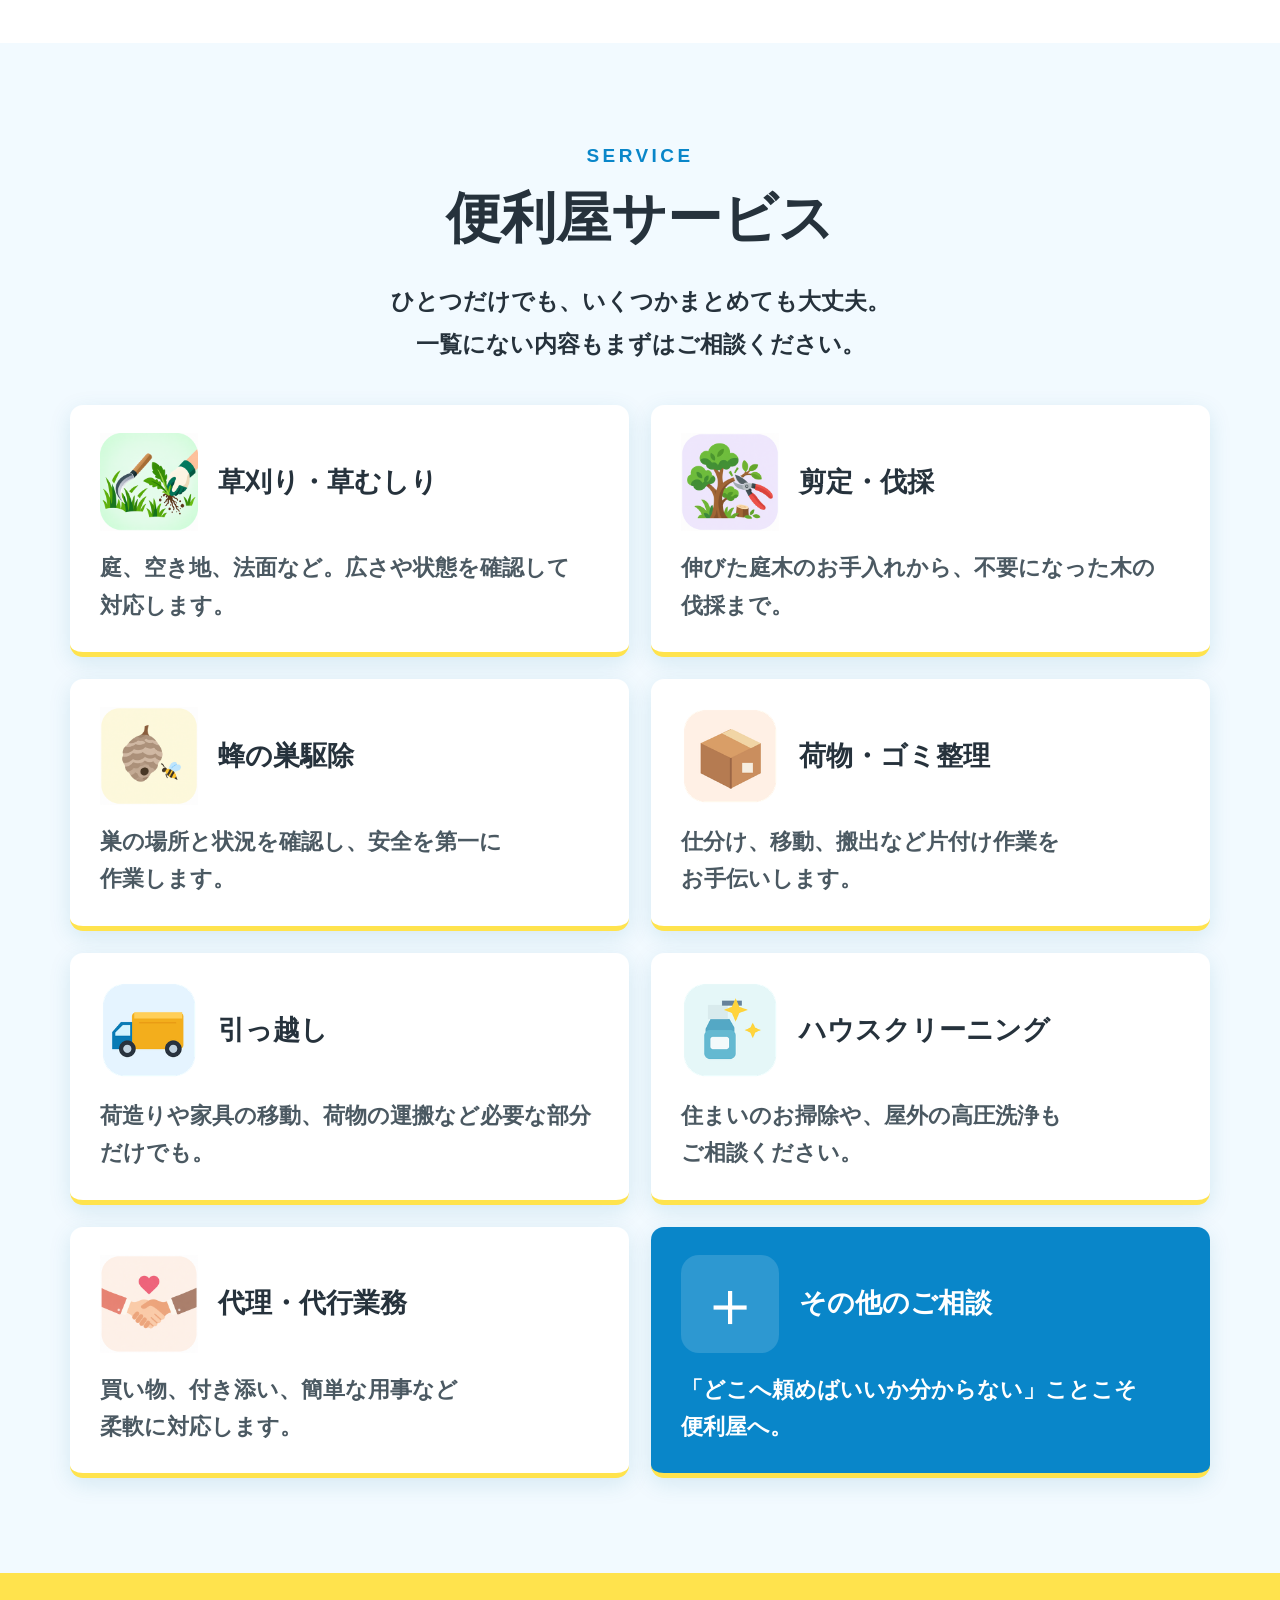
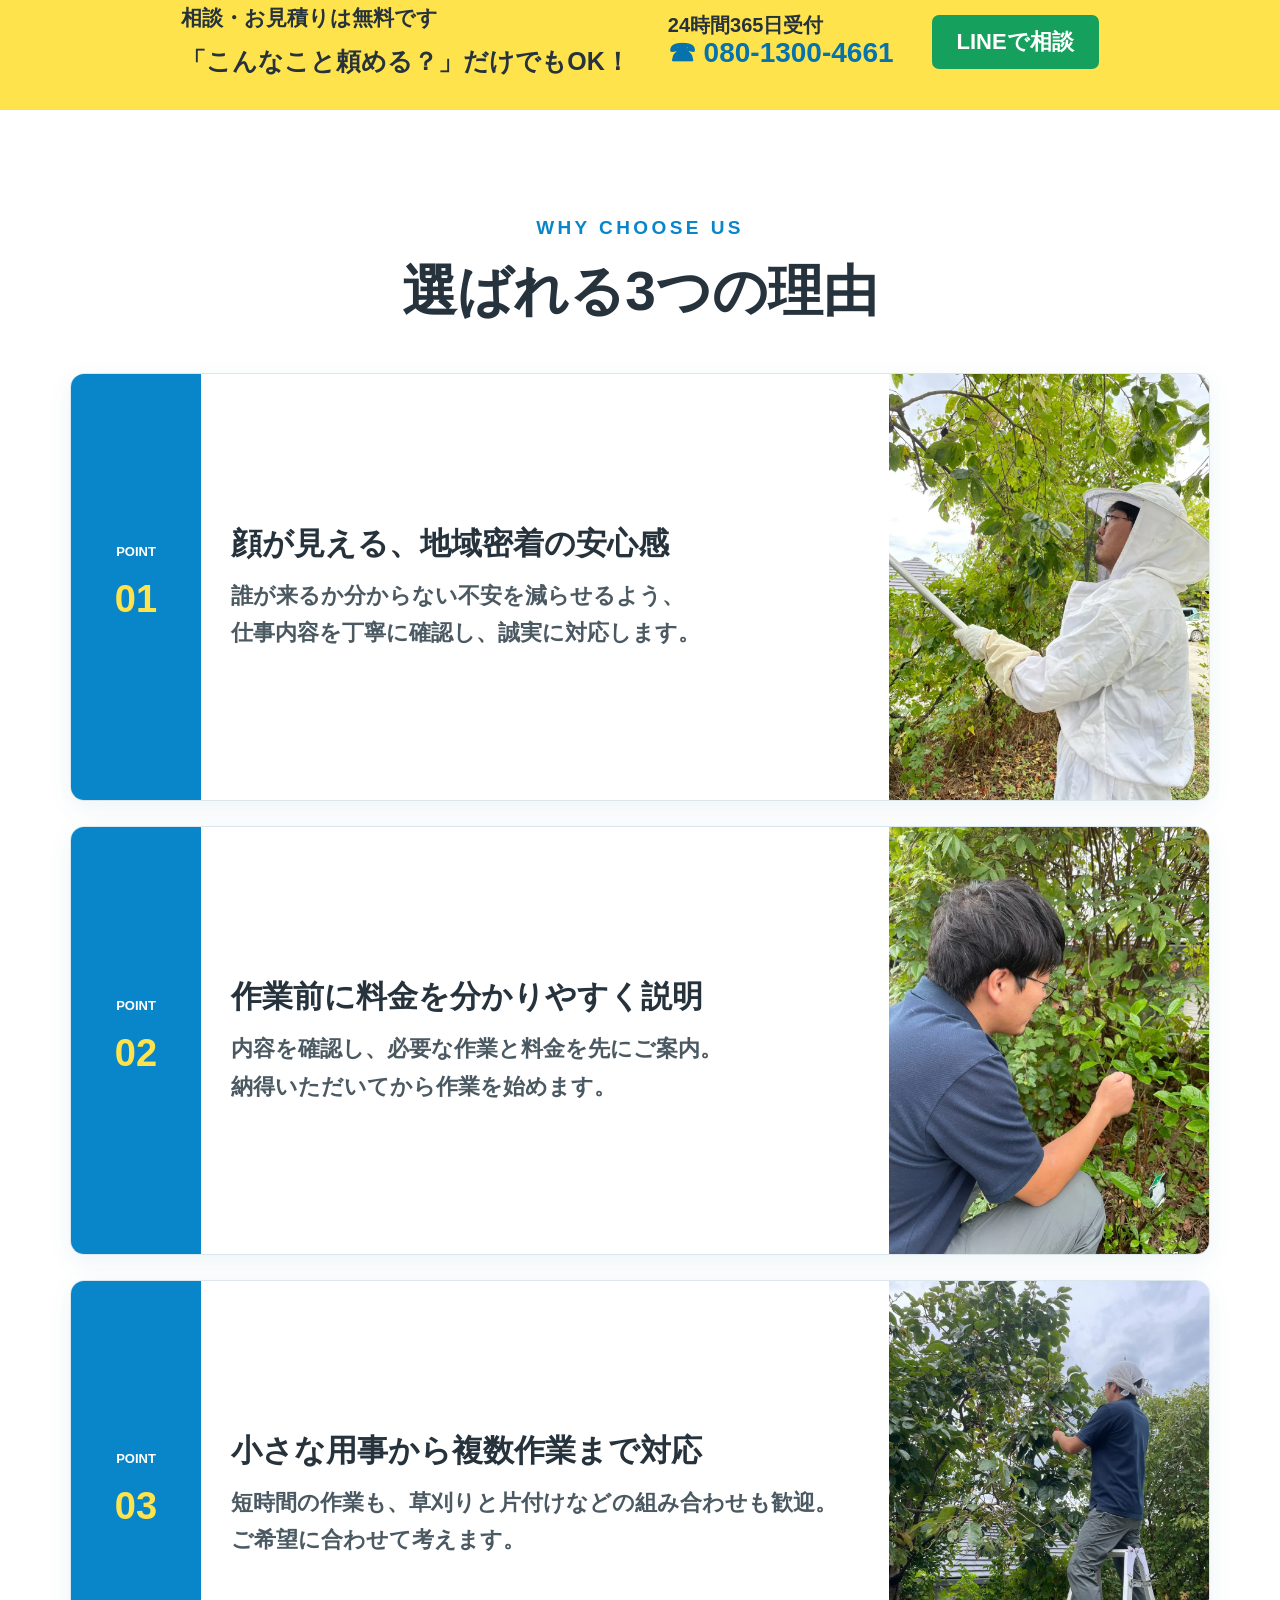
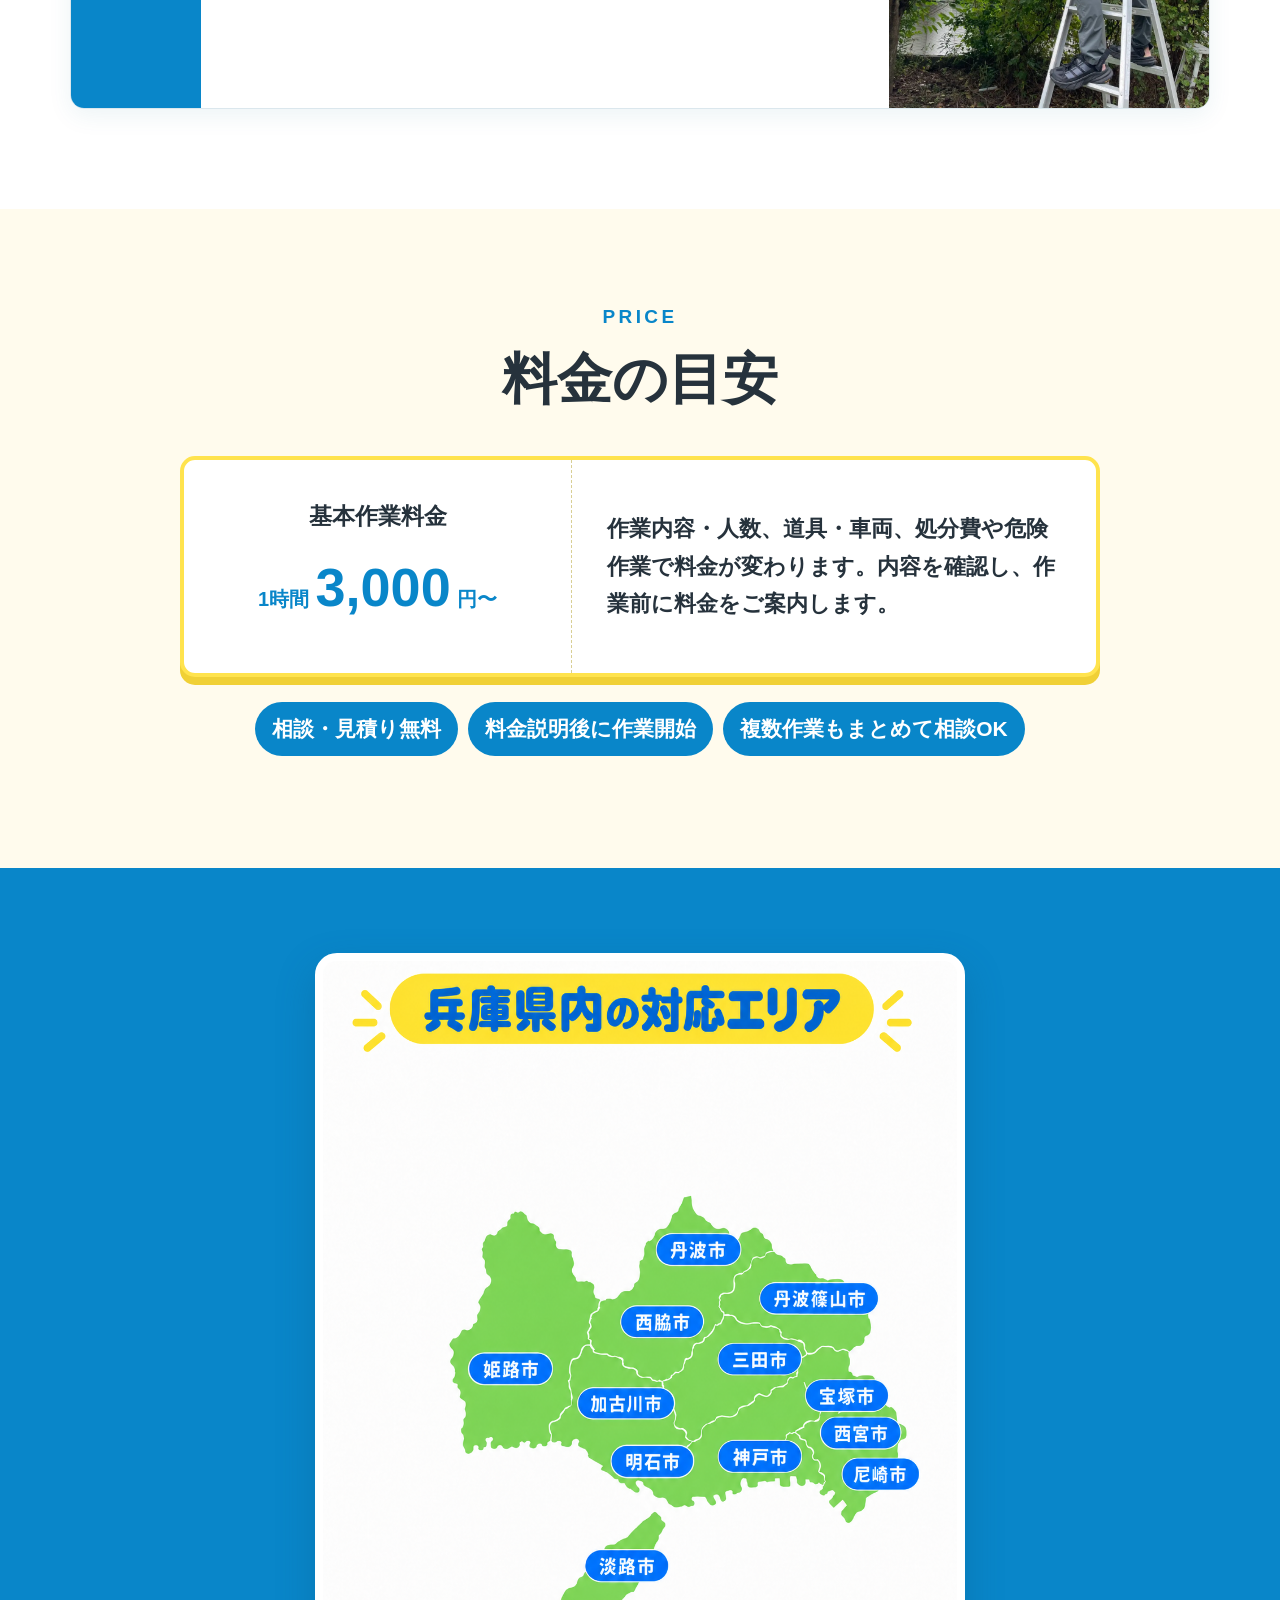
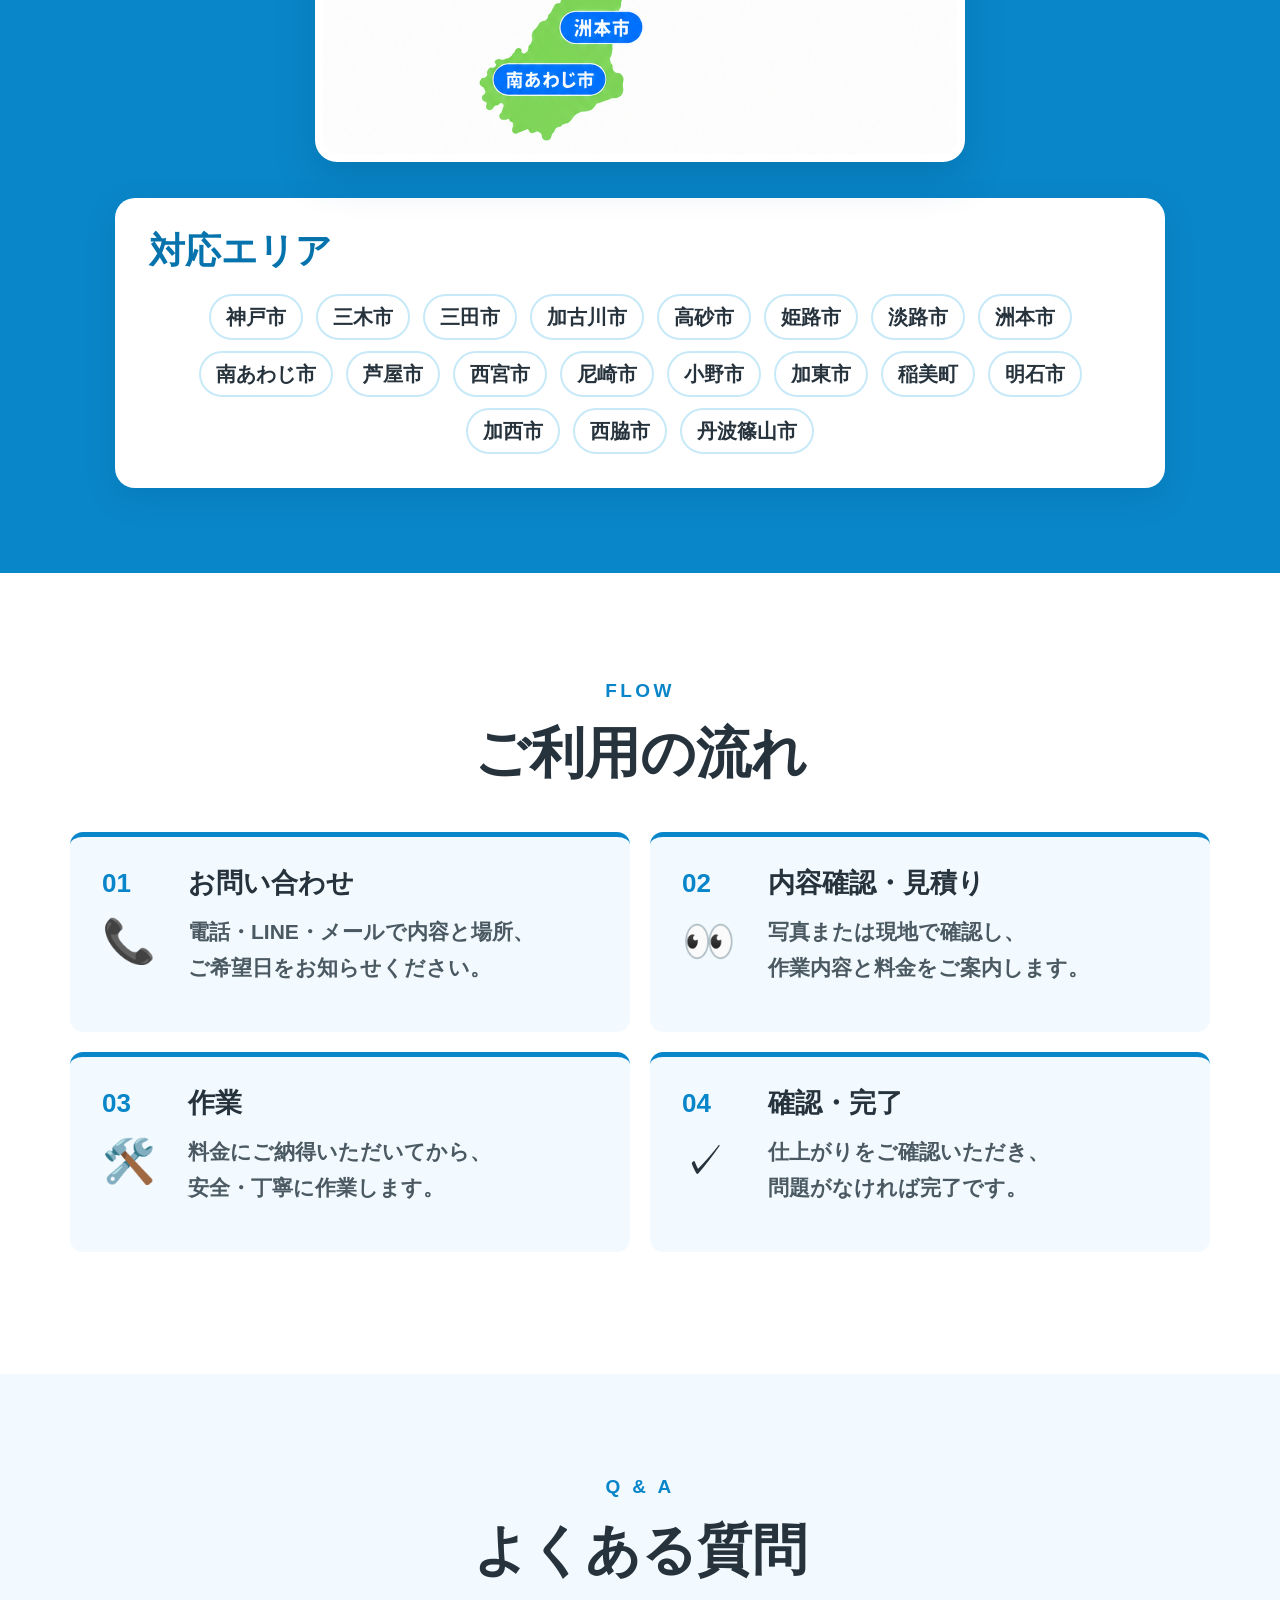
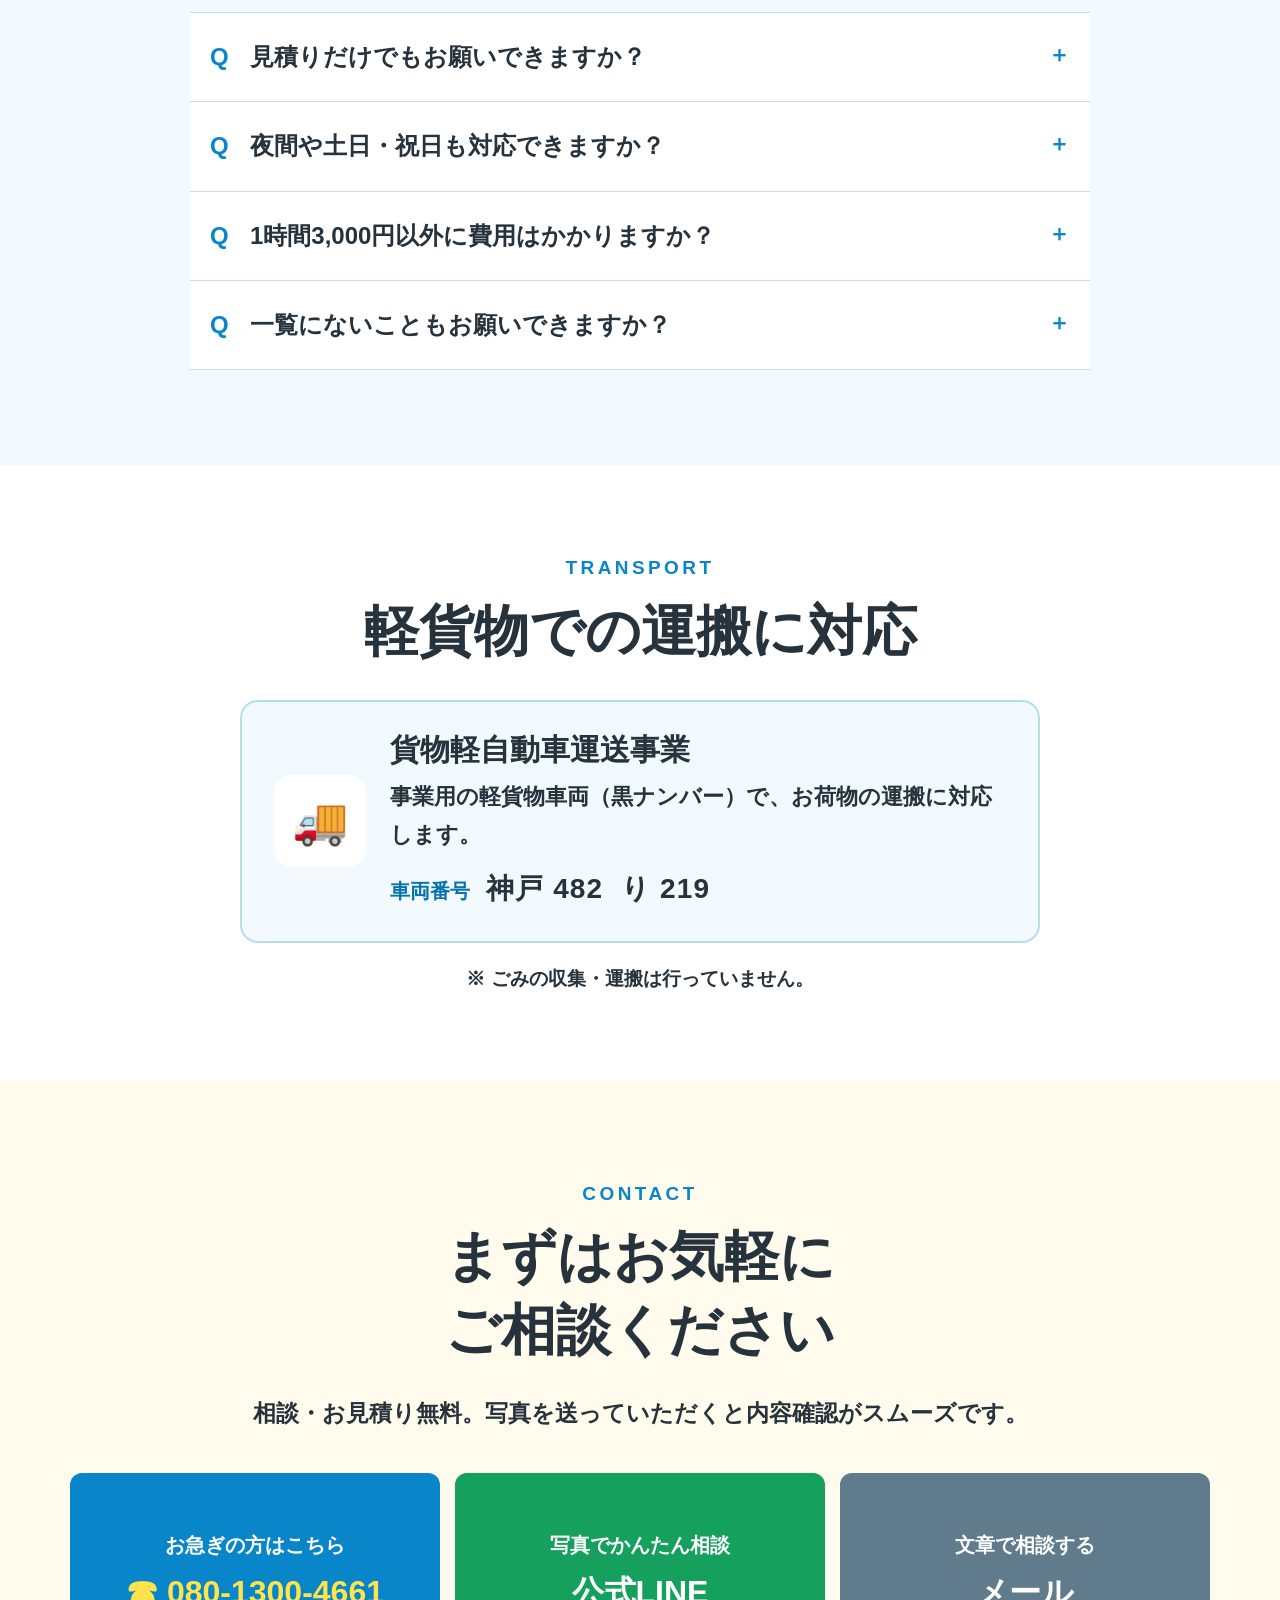
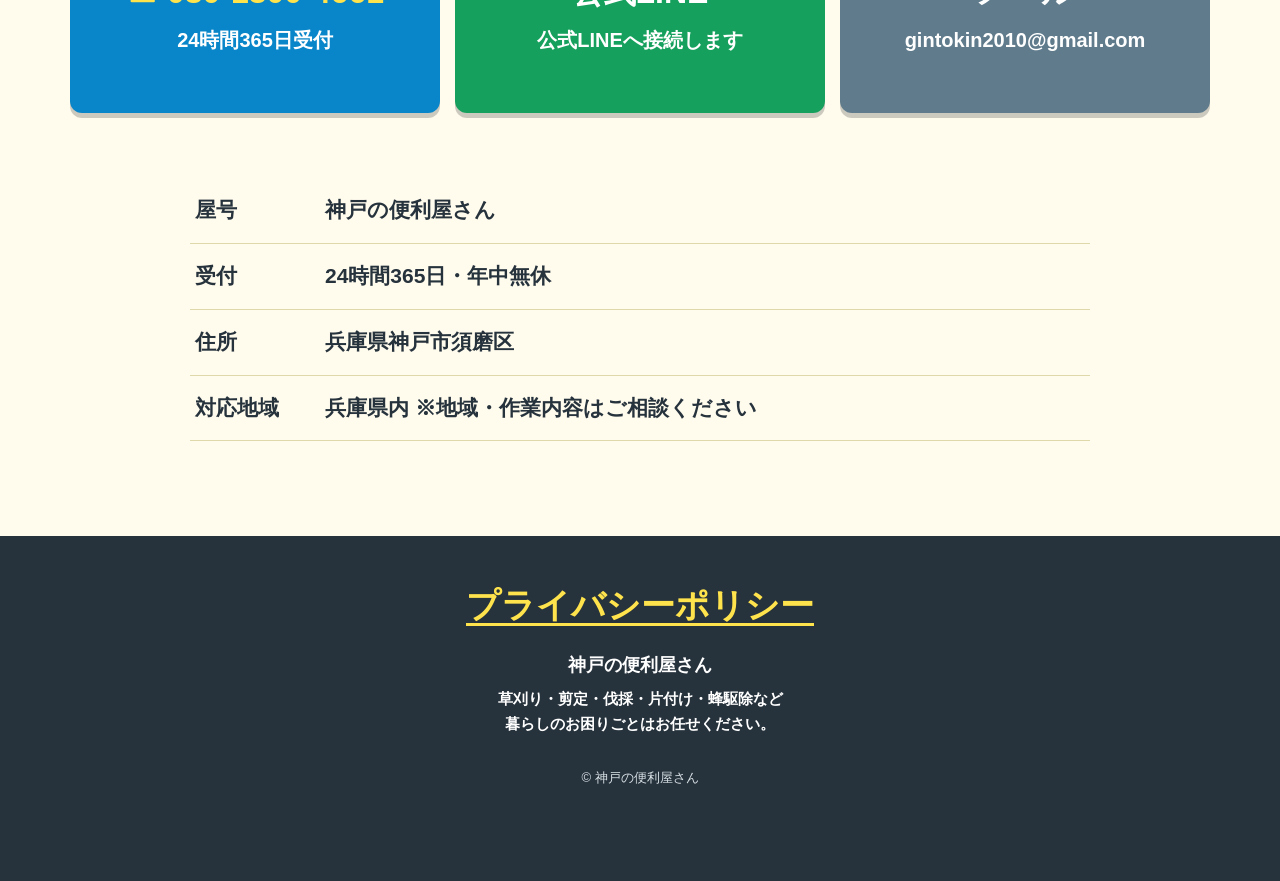
==== commit cf40a586: "Add files via upload" ====
--- a/index.html
+++ b/index.html
@@ -5,7 +5,7 @@
   <title>神戸の便利屋さん｜草刈り・剪定・片付け・蜂駆除</title>
   <meta name="description" content="神戸周辺の草刈り、剪定、伐採、引っ越し、ハウスクリーニング、荷物・ゴミ整理、代理代行、蜂駆除なら神戸の便利屋さんへ。24時間365日受付。">
   <link rel="icon" type="image/svg+xml" href="data:image/svg+xml,%3Csvg xmlns='http://www.w3.org/2000/svg' viewBox='0 0 64 64'%3E%3Crect width='64' height='64' rx='14' fill='%23ffe34d'/%3E%3Cpath d='M12 29 32 12l20 17v24H12z' fill='%230982c4'/%3E%3Cpath d='M27 53V36h10v17' fill='white'/%3E%3C/svg%3E">
-  <link rel="stylesheet" href="assets/style.css?v=5.1">
+  <link rel="stylesheet" href="assets/style.css?v=5.2">
 </head>
 <body>
   <header class="header" id="top">
@@ -65,7 +65,15 @@
       <div class="price-card"><div><span>基本作業料金</span><strong><small>1時間</small> 3,000<small>円〜</small></strong></div><p class="price-description"><span>作業内容・人数、</span><span>道具・車両、</span><span>処分費や危険作業で</span><span>料金が変わります。</span><span class="price-description-second">内容を確認し、</span><span>作業前に</span><span>料金をご案内します。</span></p></div>
       <ul class="price-notes"><li>相談・見積り無料</li><li>料金説明後に作業開始</li><li>複数作業もまとめて相談OK</li></ul>
     </div></section>
-    <section class="area" id="area"><div class="wrap area-inner"><figure class="area-map city-map"><img src="assets/hyogo-city-map-green.png" alt="兵庫県内の対応エリアを緑色で示した地図"></figure></div></section>
+    <section class="area" id="area"><div class="wrap area-inner">
+      <figure class="area-map city-map"><img src="assets/hyogo-city-map-green.png" alt="兵庫県内の対応エリアを示した地図"></figure>
+      <div class="area-municipalities">
+        <h2>対応エリア</h2>
+        <ul>
+          <li>神戸市</li><li>三木市</li><li>三田市</li><li>加古川市</li><li>高砂市</li><li>姫路市</li><li>淡路市</li><li>洲本市</li><li>南あわじ市</li><li>芦屋市</li><li>西宮市</li><li>尼崎市</li><li>小野市</li><li>加東市</li><li>稲美町</li><li>明石市</li><li>加西市</li><li>西脇市</li><li>丹波篠山市</li>
+        </ul>
+      </div>
+    </div></section>
     <section class="flow wrap" id="flow">
       <p class="section-label">FLOW</p><h2>ご利用の流れ</h2>
       <ol><li><b>01</b><i>📞</i><h3>お問い合わせ</h3><p><span class="phrase">電話・LINE・メールで</span><span class="phrase">内容と場所、</span><span class="phrase">ご希望日を</span><span class="phrase">お知らせください。</span></p></li><li><b>02</b><i>👀</i><h3>内容確認・見積り</h3><p><span class="phrase">写真または現地で確認し、</span><span class="phrase">作業内容と料金を</span><span class="phrase">ご案内します。</span></p></li><li><b>03</b><i>🛠️</i><h3>作業</h3><p><span class="phrase">料金にご納得</span><span class="phrase">いただいてから、</span><span class="phrase">安全・丁寧に</span><span class="phrase">作業します。</span></p></li><li><b>04</b><i>✓</i><h3>確認・完了</h3><p><span class="phrase">仕上がりをご確認いただき、</span><span class="phrase">問題がなければ</span><span class="phrase">完了です。</span></p></li></ol>
--- a/assets/style.css
+++ b/assets/style.css
@@ -730,3 +730,11 @@
 footer .footer-description{font-size:15px;line-height:1.7;margin:7px 0 18px;font-weight:600}
 footer small{font-size:13px;color:#d8e1e5}
 @media(max-width:720px){footer{padding:42px 16px 95px}footer .footer-brand{font-size:16px}footer .footer-description{font-size:13px}}
+
+
+/* v5.2: 地図の下に対応市町を一覧表示 */
+.area-municipalities{max-width:1050px;margin:36px auto 0;padding:28px 34px 34px;background:#fff;border-radius:20px;box-shadow:0 10px 30px #00527b30}
+.area-municipalities h2{margin:0 0 18px;color:var(--blue2);font-size:clamp(28px,3vw,36px);line-height:1.4;text-align:center}
+.area-municipalities ul{display:flex;flex-wrap:wrap;justify-content:center;gap:11px 13px;margin:0;padding:0;list-style:none}
+.area-municipalities li{padding:5px 15px;border:2px solid #c8e9f8;border-radius:999px;color:var(--ink);font-size:20px;font-weight:800;line-height:1.6;white-space:nowrap}
+@media(max-width:720px){.area-municipalities{margin-top:24px;padding:22px 14px 26px}.area-municipalities h2{margin-bottom:15px}.area-municipalities ul{gap:9px 7px}.area-municipalities li{padding:4px 11px;font-size:17px}}
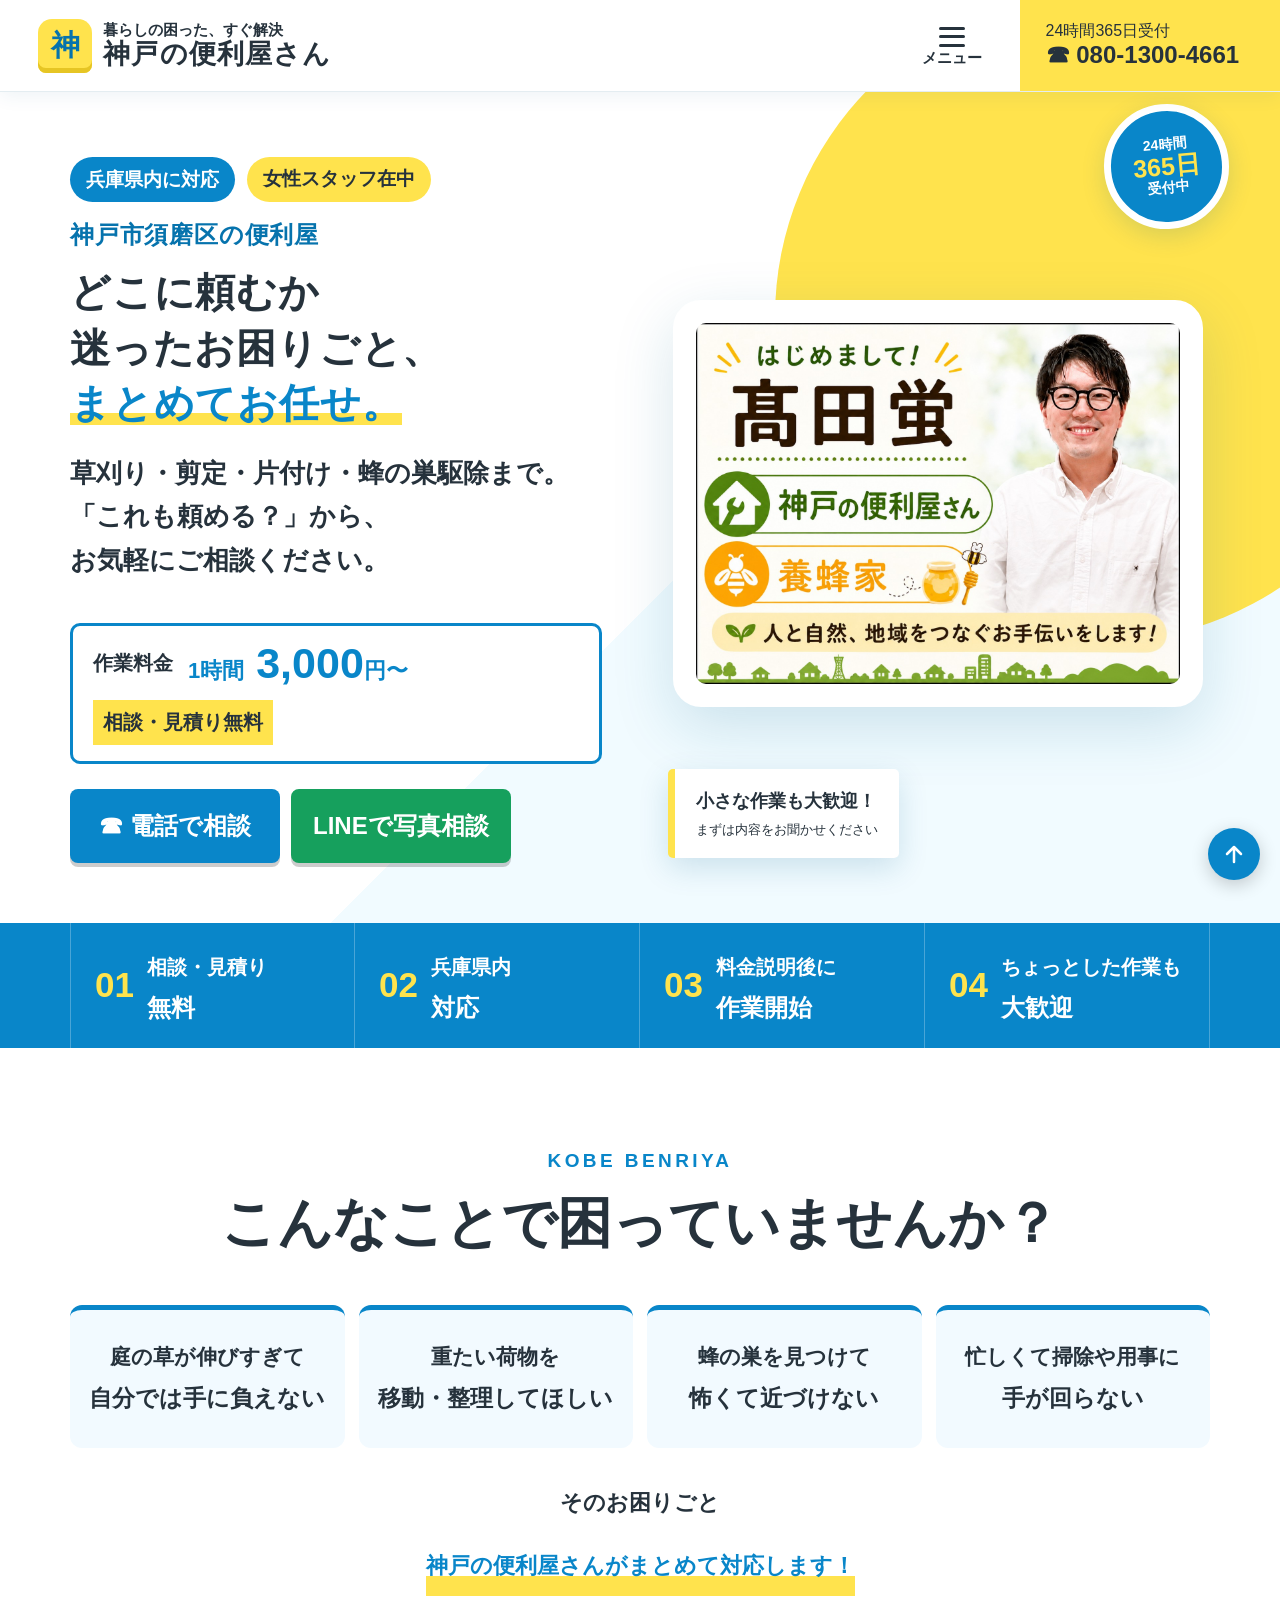
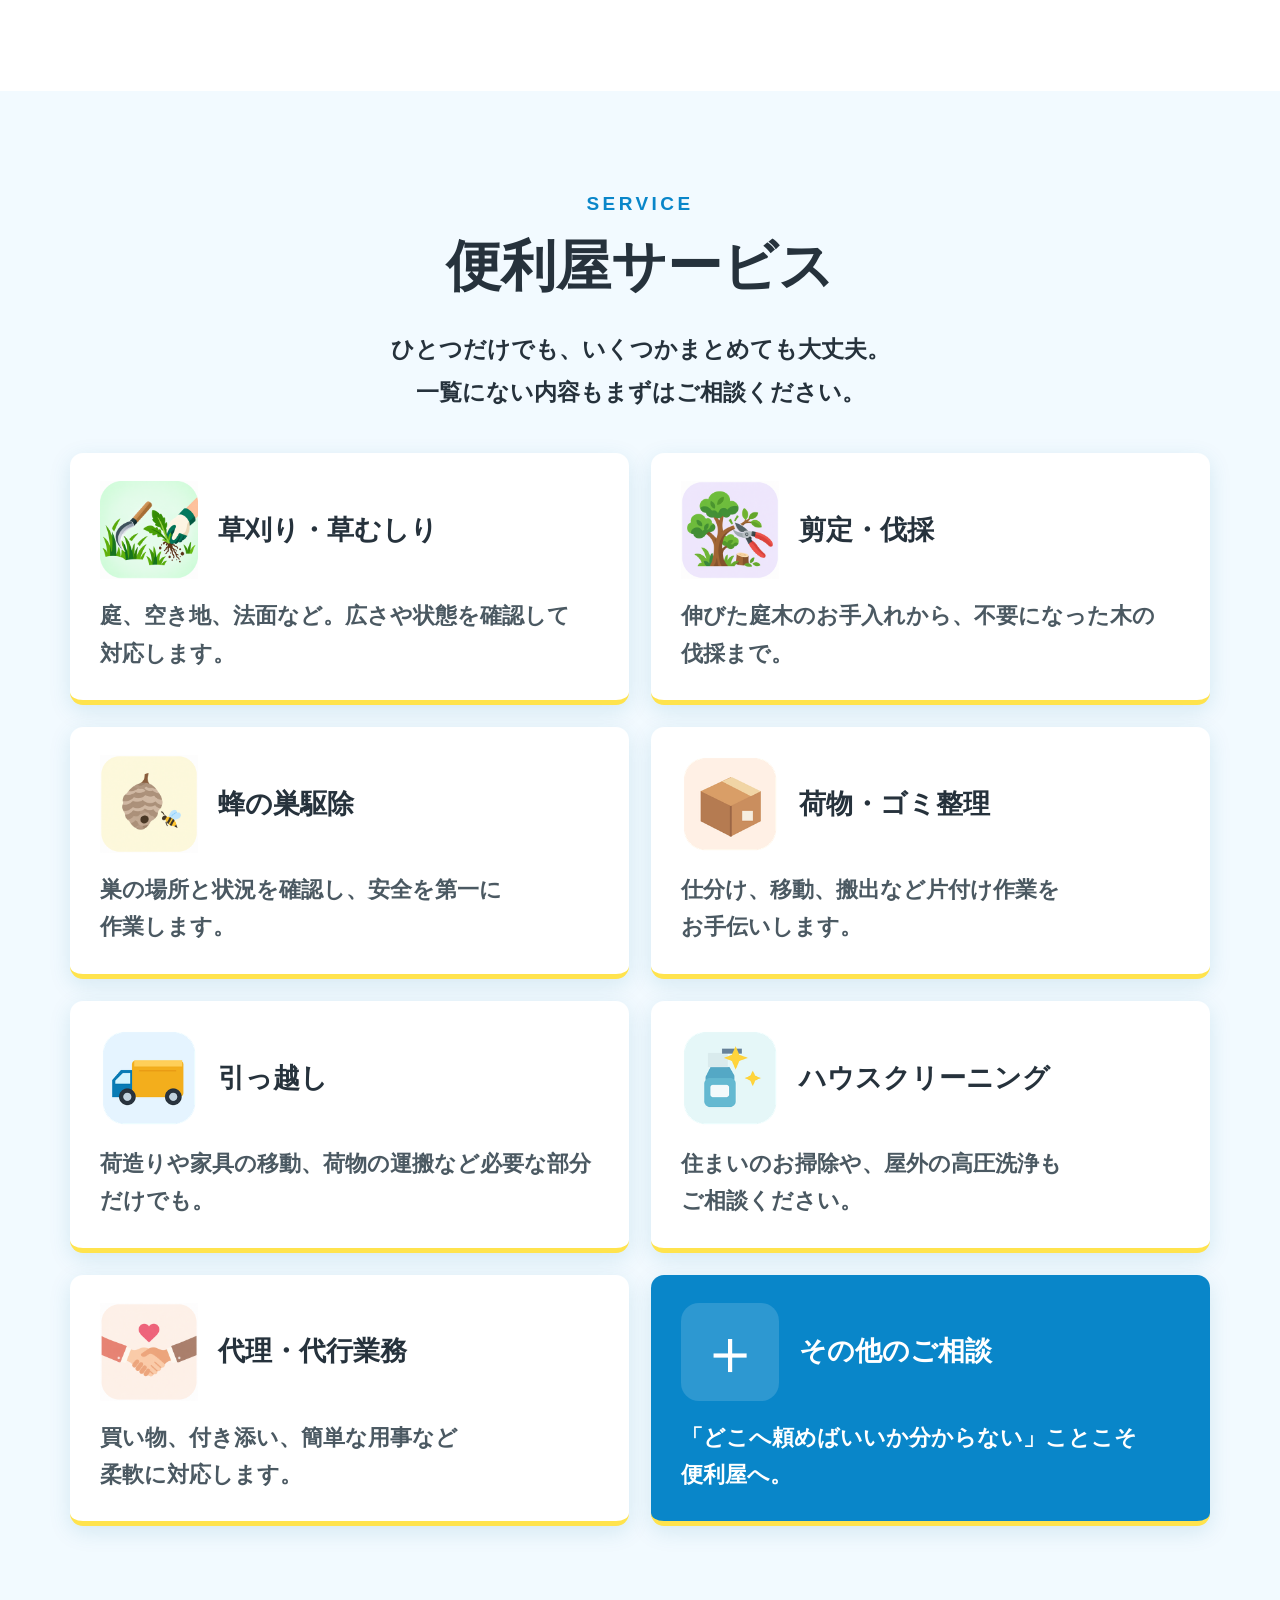
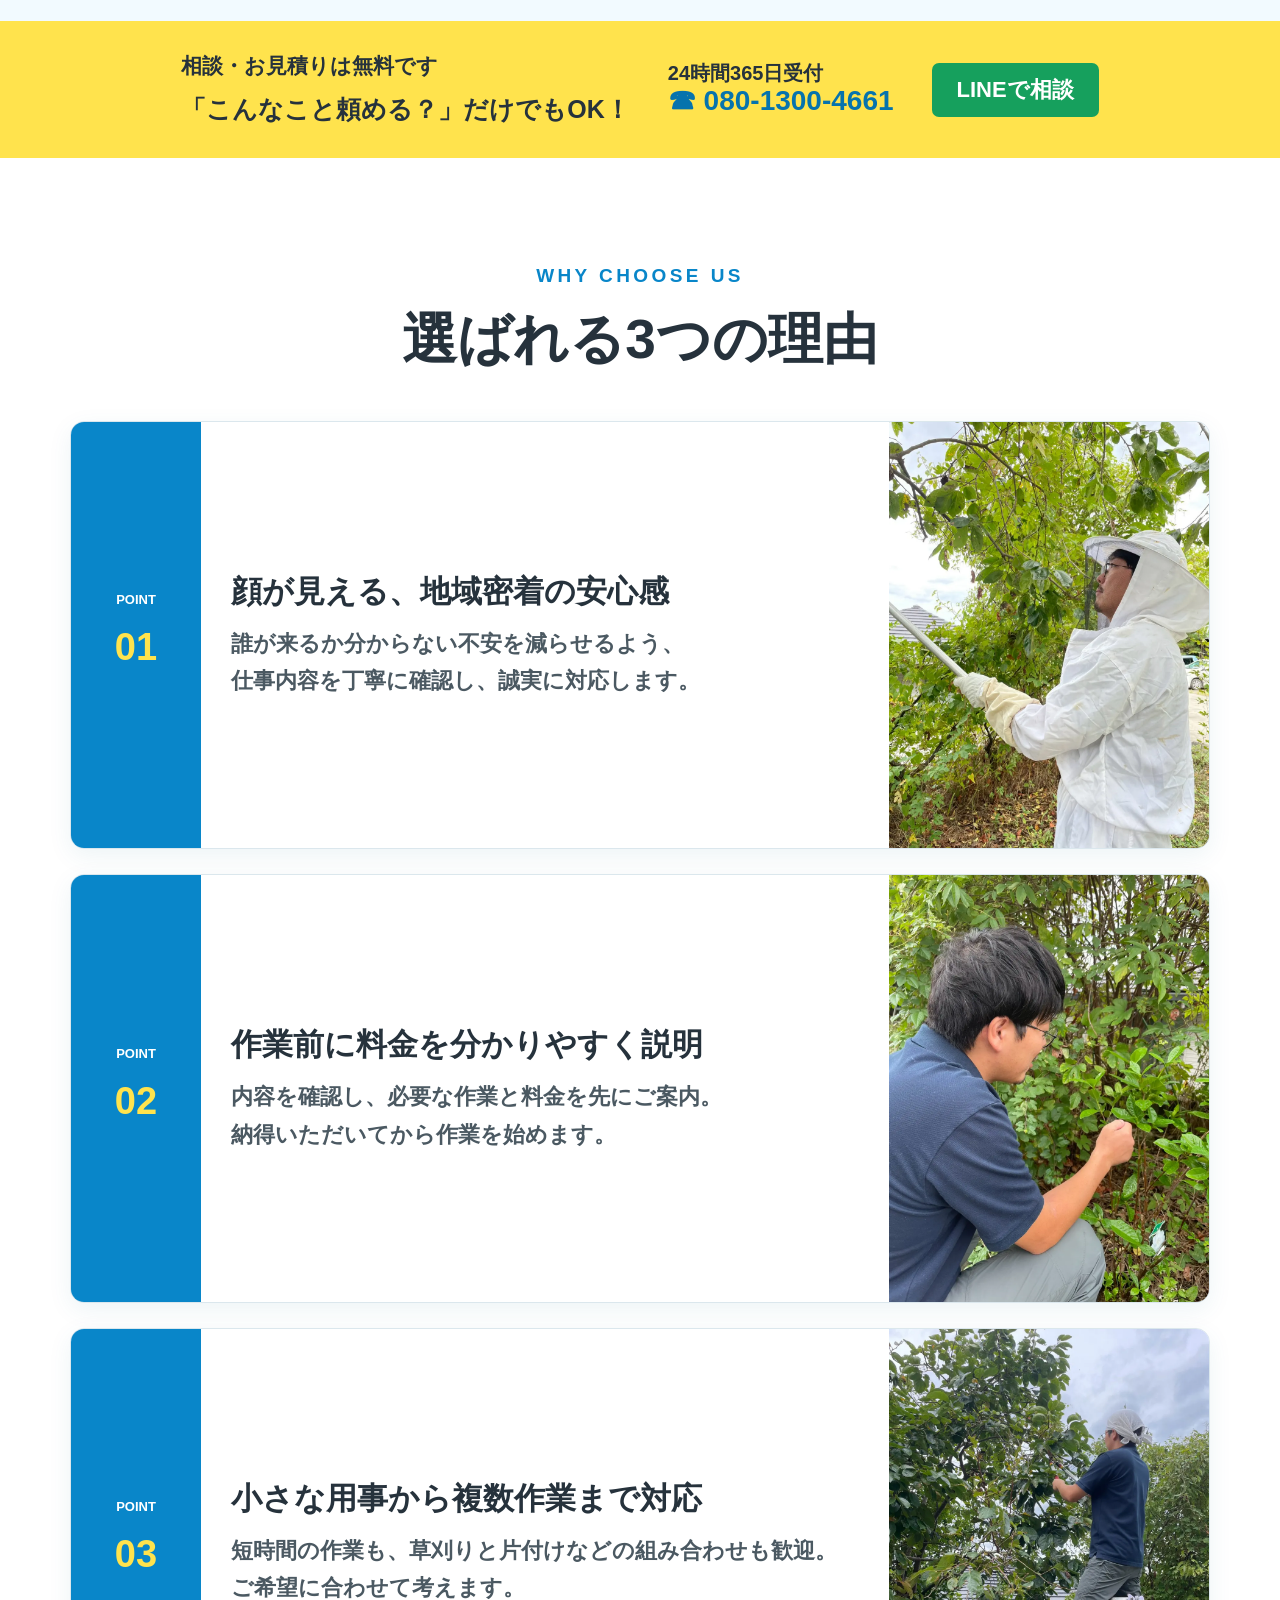
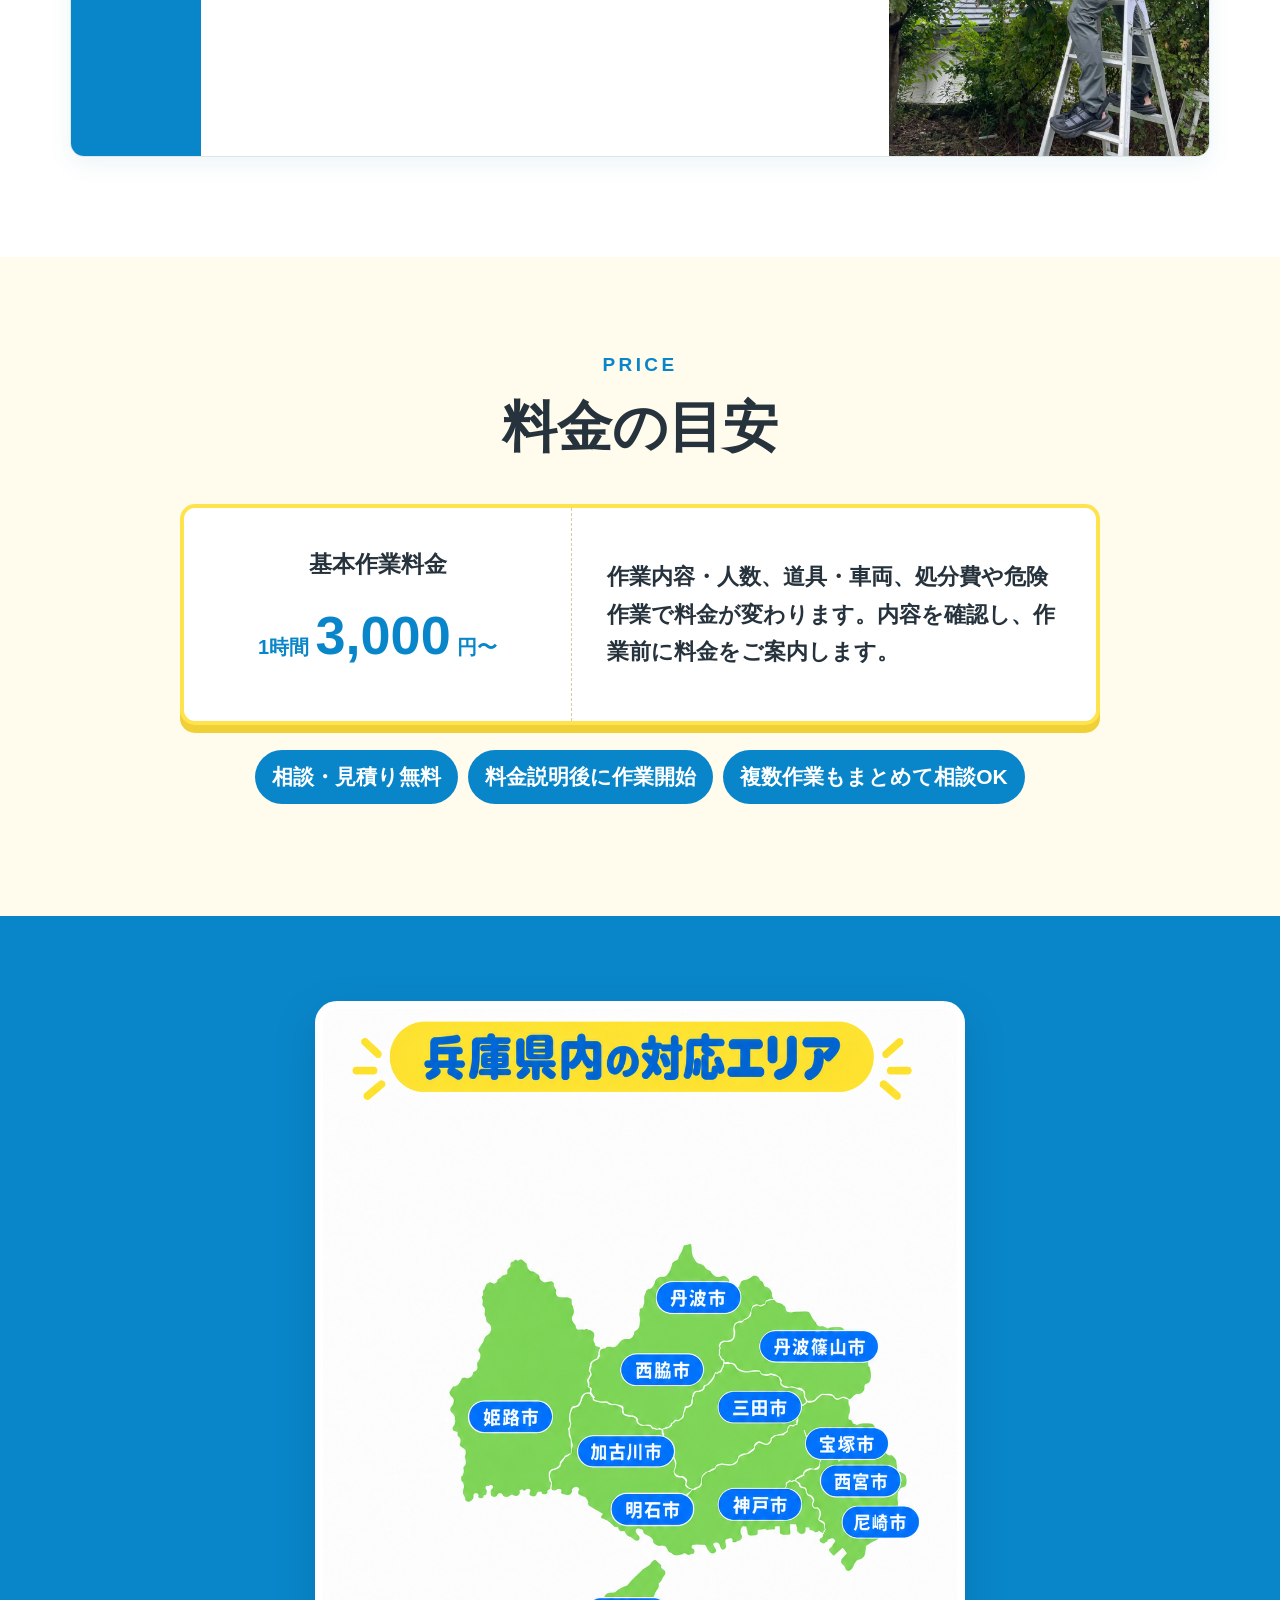
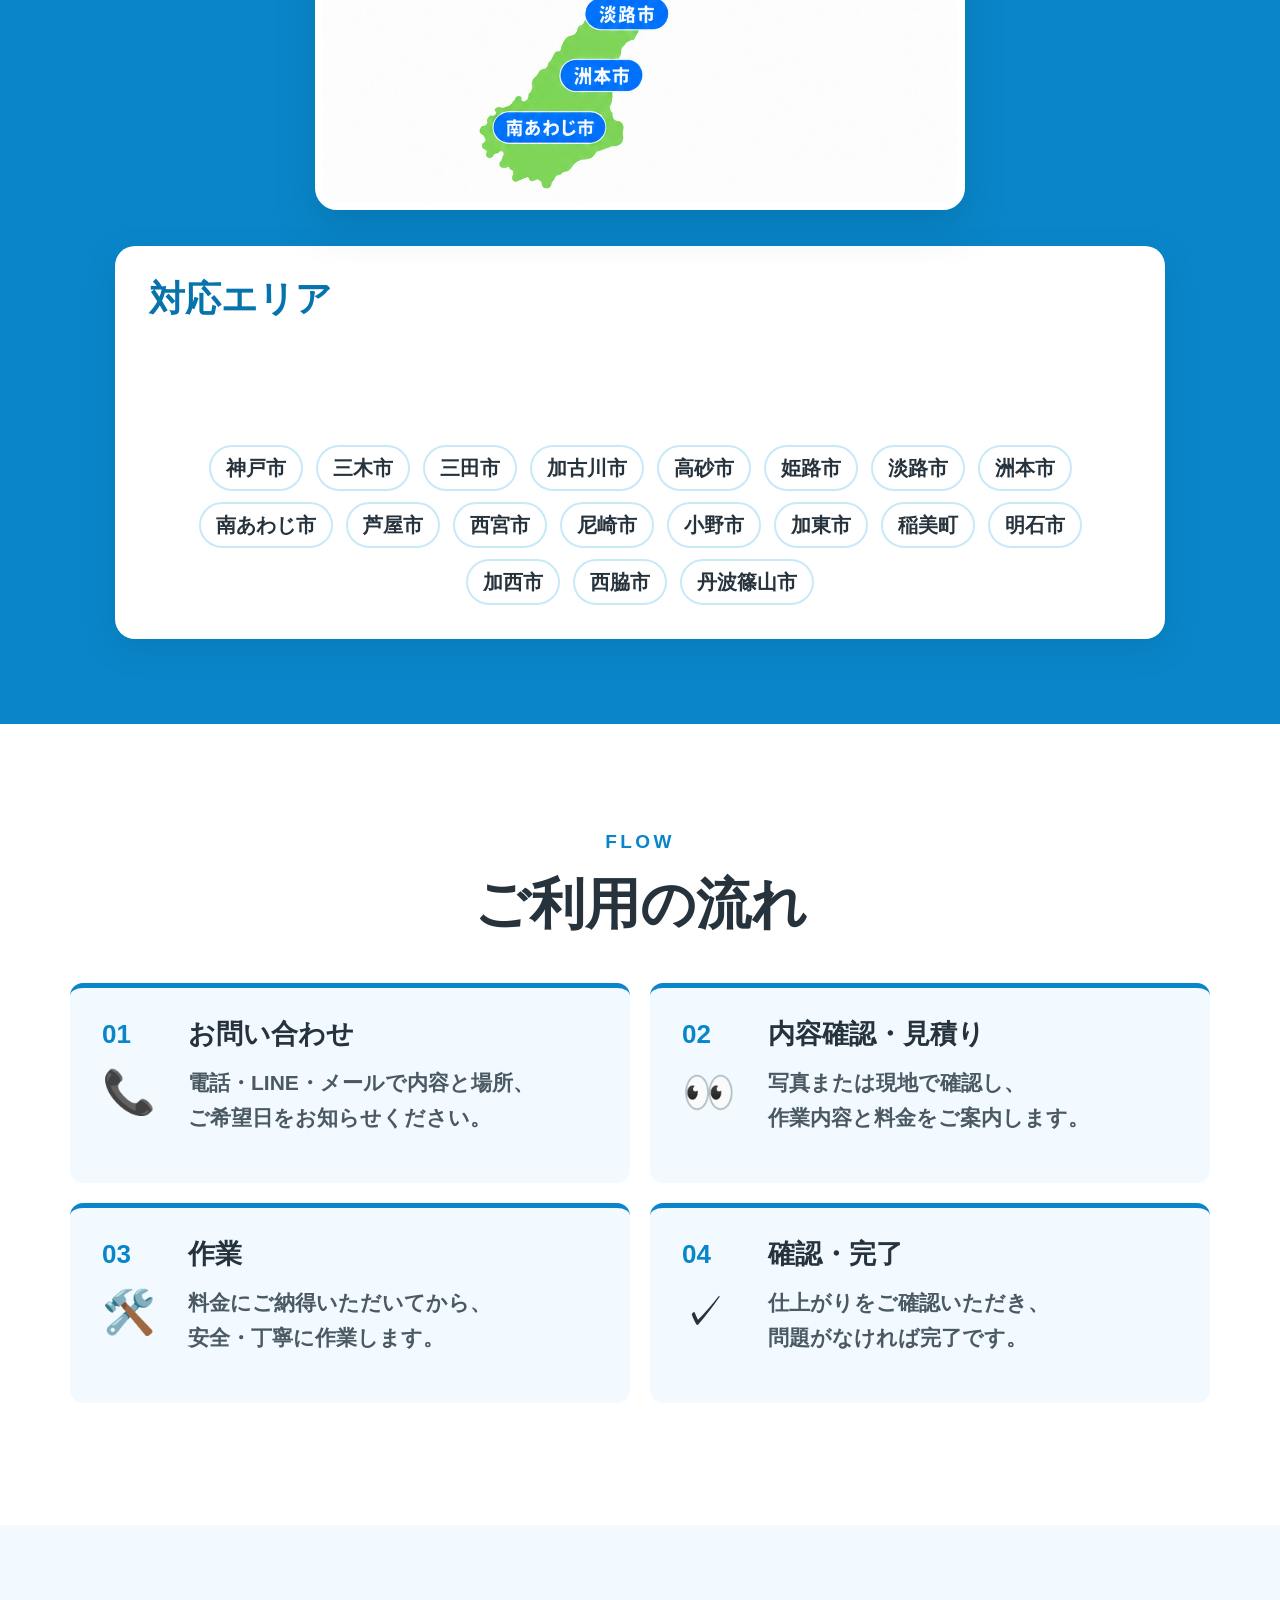
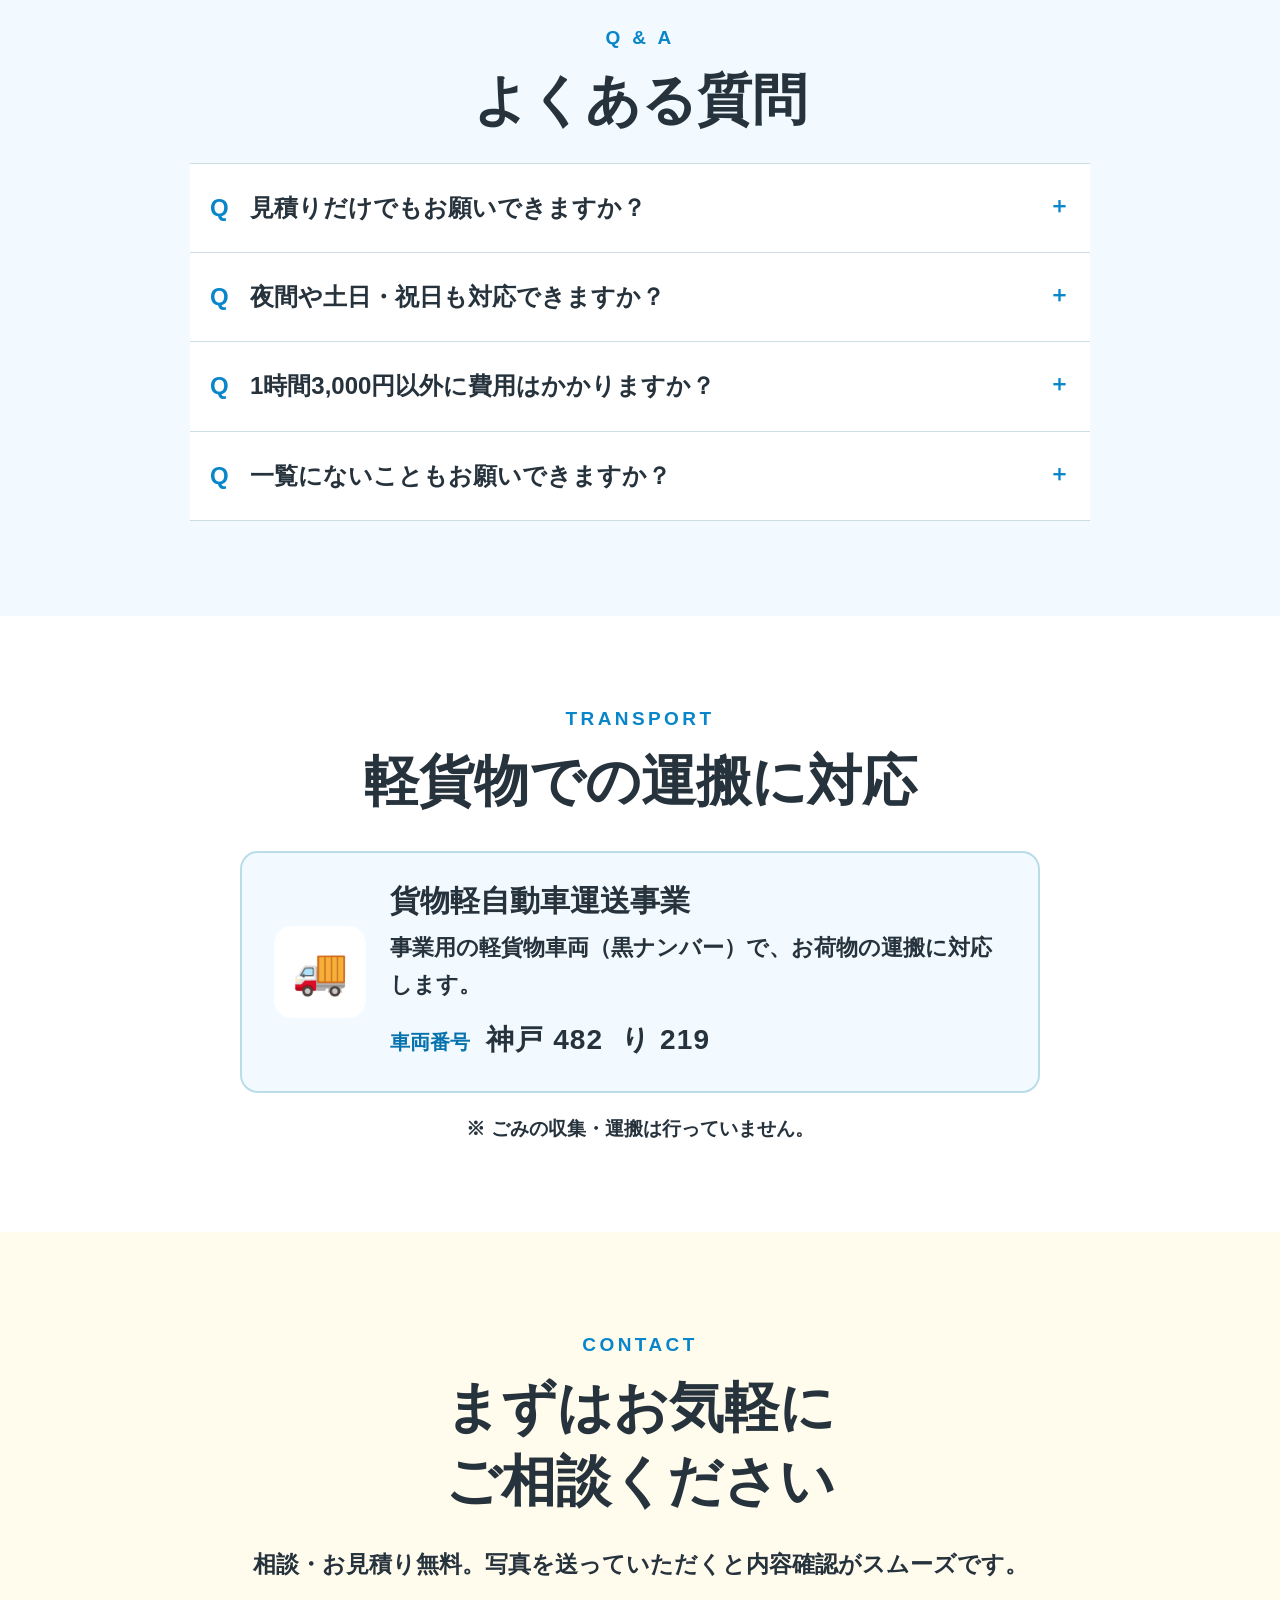
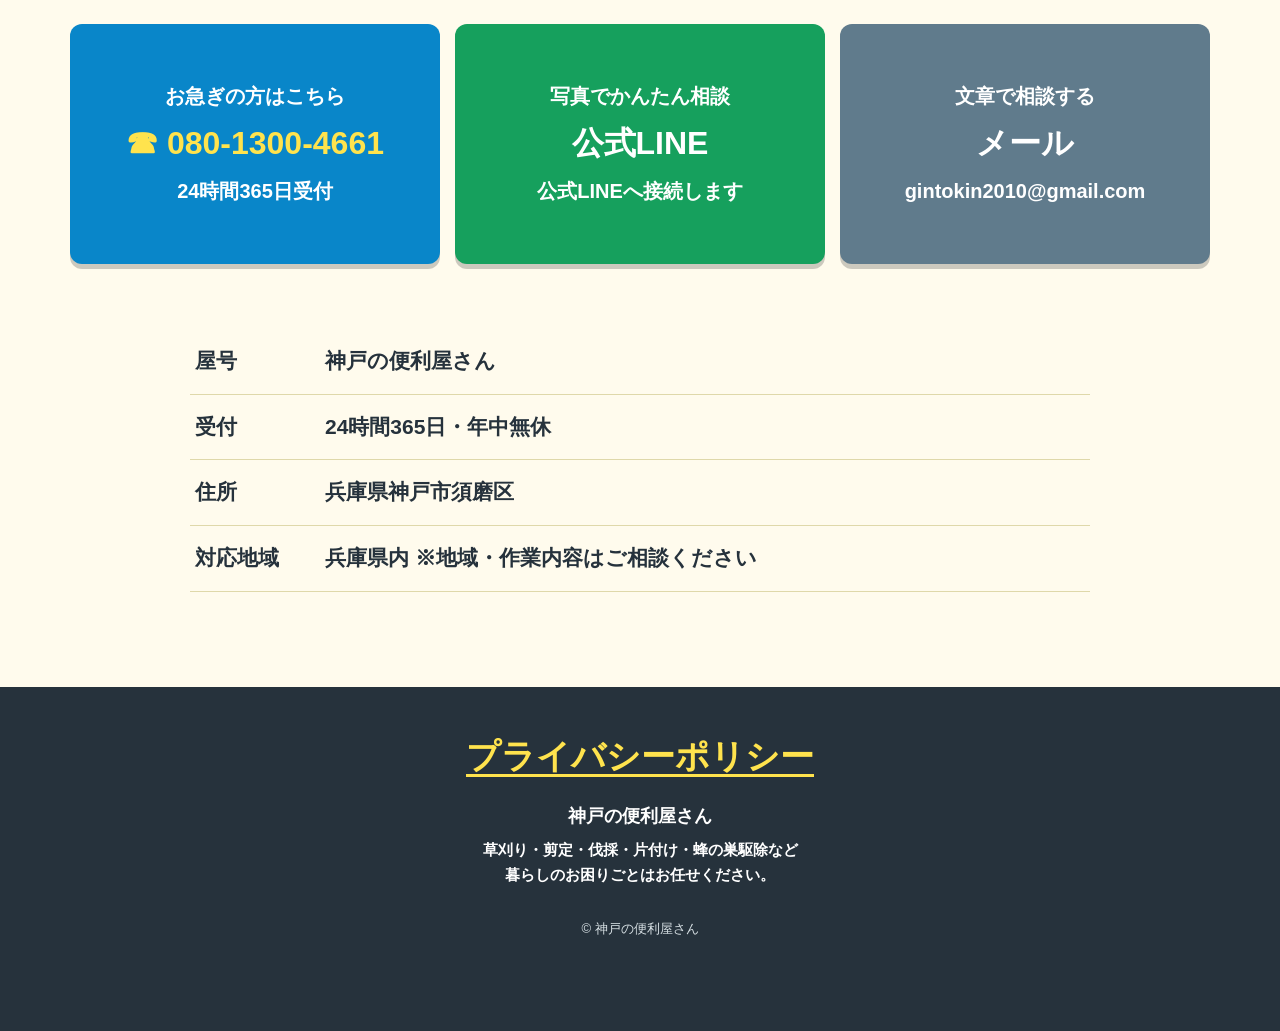
==== commit a5f1ac11: "Add files via upload" ====
--- a/index.html
+++ b/index.html
@@ -2,10 +2,131 @@
 <html lang="ja">
 <head>
   <meta charset="utf-8"><meta name="viewport" content="width=device-width,initial-scale=1">
-  <title>神戸の便利屋さん｜草刈り・剪定・片付け・蜂駆除</title>
-  <meta name="description" content="神戸周辺の草刈り、剪定、伐採、引っ越し、ハウスクリーニング、荷物・ゴミ整理、代理代行、蜂駆除なら神戸の便利屋さんへ。24時間365日受付。">
+  <title>神戸の便利屋さん｜草刈り・剪定・片付け・蜂の巣駆除</title>
+  <meta name="description" content="神戸市須磨区の「神戸の便利屋さん」。神戸市・明石市・三木市などで、草刈り・剪定・伐採・片付け・蜂の巣駆除・引っ越しをお手伝いします。相談・見積り無料。電話・LINE・メールで24時間365日受付。作業日時はご相談ください。">
+  <meta name="robots" content="index,follow,max-image-preview:large">
+  <meta name="format-detection" content="telephone=no">
+  <meta property="og:type" content="website">
+  <meta property="og:locale" content="ja_JP">
+  <meta property="og:site_name" content="神戸の便利屋さん">
+  <meta property="og:title" content="神戸の便利屋さん｜草刈り・剪定・片付け・蜂の巣駆除">
+  <meta property="og:description" content="神戸市須磨区の「神戸の便利屋さん」。神戸市・明石市・三木市などで、草刈り・剪定・伐採・片付け・蜂の巣駆除・引っ越しをお手伝いします。相談・見積り無料。電話・LINE・メールで24時間365日受付。作業日時はご相談ください。">
   <link rel="icon" type="image/svg+xml" href="data:image/svg+xml,%3Csvg xmlns='http://www.w3.org/2000/svg' viewBox='0 0 64 64'%3E%3Crect width='64' height='64' rx='14' fill='%23ffe34d'/%3E%3Cpath d='M12 29 32 12l20 17v24H12z' fill='%230982c4'/%3E%3Cpath d='M27 53V36h10v17' fill='white'/%3E%3C/svg%3E">
-  <link rel="stylesheet" href="assets/style.css?v=5.2">
+  <link rel="stylesheet" href="assets/style.css?v=5.3">
+  <script type="application/ld+json">
+{
+  "@context": "https://schema.org",
+  "@type": "LocalBusiness",
+  "name": "神戸の便利屋さん",
+  "description": "神戸市須磨区を拠点とする便利屋。草刈り・剪定・伐採・荷物・ゴミ整理・蜂の巣駆除・引っ越し・ハウスクリーニング・代理・代行業務に対応。",
+  "telephone": "+81-80-1300-4661",
+  "email": "gintokin2010@gmail.com",
+  "address": {
+    "@type": "PostalAddress",
+    "addressRegion": "兵庫県",
+    "addressLocality": "神戸市須磨区",
+    "addressCountry": "JP"
+  },
+  "areaServed": [
+    {
+      "@type": "AdministrativeArea",
+      "name": "神戸市"
+    },
+    {
+      "@type": "AdministrativeArea",
+      "name": "三木市"
+    },
+    {
+      "@type": "AdministrativeArea",
+      "name": "三田市"
+    },
+    {
+      "@type": "AdministrativeArea",
+      "name": "加古川市"
+    },
+    {
+      "@type": "AdministrativeArea",
+      "name": "高砂市"
+    },
+    {
+      "@type": "AdministrativeArea",
+      "name": "姫路市"
+    },
+    {
+      "@type": "AdministrativeArea",
+      "name": "淡路市"
+    },
+    {
+      "@type": "AdministrativeArea",
+      "name": "洲本市"
+    },
+    {
+      "@type": "AdministrativeArea",
+      "name": "南あわじ市"
+    },
+    {
+      "@type": "AdministrativeArea",
+      "name": "芦屋市"
+    },
+    {
+      "@type": "AdministrativeArea",
+      "name": "西宮市"
+    },
+    {
+      "@type": "AdministrativeArea",
+      "name": "尼崎市"
+    },
+    {
+      "@type": "AdministrativeArea",
+      "name": "小野市"
+    },
+    {
+      "@type": "AdministrativeArea",
+      "name": "加東市"
+    },
+    {
+      "@type": "AdministrativeArea",
+      "name": "稲美町"
+    },
+    {
+      "@type": "AdministrativeArea",
+      "name": "明石市"
+    },
+    {
+      "@type": "AdministrativeArea",
+      "name": "加西市"
+    },
+    {
+      "@type": "AdministrativeArea",
+      "name": "西脇市"
+    },
+    {
+      "@type": "AdministrativeArea",
+      "name": "丹波篠山市"
+    }
+  ],
+  "contactPoint": {
+    "@type": "ContactPoint",
+    "telephone": "+81-80-1300-4661",
+    "contactType": "お問い合わせ受付",
+    "availableLanguage": "ja",
+    "hoursAvailable": {
+      "@type": "OpeningHoursSpecification",
+      "dayOfWeek": [
+        "Monday",
+        "Tuesday",
+        "Wednesday",
+        "Thursday",
+        "Friday",
+        "Saturday",
+        "Sunday"
+      ],
+      "opens": "00:00",
+      "closes": "23:59"
+    }
+  }
+}
+  </script>
 </head>
 <body>
   <header class="header" id="top">
@@ -18,13 +139,13 @@
     <section class="hero">
       <div class="hero-copy">
         <div class="hero-labels"><p class="local-label">兵庫県内に対応</p><p class="staff-label">女性スタッフ在中</p></div>
-        <h1><span class="hero-heading-line">どこに頼むか</span><span class="hero-heading-line">迷ったお困りごと、</span><span class="hero-heading-line"><mark>まとめてお任せ。</mark></span></h1>
+        <h1><span class="hero-heading-context">神戸市須磨区の便利屋</span><span class="hero-heading-line">どこに頼むか</span><span class="hero-heading-line">迷ったお困りごと、</span><span class="hero-heading-line"><mark>まとめてお任せ。</mark></span></h1>
         <p class="hero-text"><span class="text-line"><span class="phrase">草刈り・剪定・片付け・</span><span class="phrase">蜂の巣駆除まで。</span></span><span class="text-line"><span class="phrase">「これも頼める？」から、</span><span class="phrase">お気軽にご相談ください。</span></span></p>
         <div class="hero-price"><span>作業料金</span><strong><small>1時間</small> 3,000<small>円〜</small></strong><em>相談・見積り無料</em></div>
         <div class="hero-buttons"><a class="button phone" href="tel:08013004661">☎ 電話で相談</a><a class="button line" href="https://lin.ee/Pd40ce4">LINEで写真相談</a></div>
       </div>
       <div class="hero-visual">
-        <div class="hero-image profile-image"><img src="assets/profile-takada-v1.2.jpg" alt="神戸の便利屋さん・高田蛍の自己紹介"></div>
+        <div class="hero-image profile-image"><img src="assets/profile-takada-v1.2.jpg" alt="神戸の便利屋さん・高田蛍の自己紹介" width="1454" height="1082" fetchpriority="high"></div>
         <div class="round-badge"><span>24時間</span><strong>365日</strong><span>受付中</span></div>
         <div class="mini-card"><b>小さな作業も大歓迎！</b><span>まずは内容をお聞かせください</span></div>
       </div>
@@ -41,13 +162,13 @@
     <section class="services" id="service"><div class="wrap">
       <p class="section-label">SERVICE</p><h2>便利屋サービス</h2><p class="section-lead"><span class="phrase">ひとつだけでも、</span><span class="phrase">いくつかまとめても大丈夫。</span><br><span class="phrase">一覧にない内容も</span><span class="phrase">まずはご相談ください。</span></p>
       <div class="service-grid">
-        <article><div class="service-mark"><img src="assets/service-grass.png" alt=""><h3>草刈り・草むしり</h3></div><p><span class="phrase">庭、空き地、</span><span class="phrase">法面など。</span><span class="phrase">広さや状態を</span><span class="phrase">確認して</span><span class="phrase">対応します。</span></p></article>
-        <article><div class="service-mark"><img src="assets/service-pruning.png" alt=""><h3>剪定・伐採</h3></div><p><span class="phrase">伸びた庭木の</span><span class="phrase">お手入れから、</span><span class="phrase">不要になった木の</span><span class="phrase">伐採まで。</span></p></article>
-        <article><div class="service-mark"><img src="assets/service-bee.png" alt=""><h3>蜂の巣駆除</h3></div><p><span class="phrase">巣の場所と</span><span class="phrase">状況を確認し、</span><span class="phrase">安全を第一に</span><span class="phrase">作業します。</span></p></article>
-        <article><div class="service-mark"><img src="assets/service-boxes.png" alt=""><h3>荷物・ゴミ整理</h3></div><p><span class="phrase">仕分け、移動、</span><span class="phrase">搬出など</span><span class="phrase">片付け作業を</span><span class="phrase">お手伝いします。</span></p></article>
-        <article><div class="service-mark"><img src="assets/service-moving.png" alt=""><h3>引っ越し</h3></div><p><span class="phrase">荷造りや</span><span class="phrase">家具の移動、</span><span class="phrase">荷物の運搬など</span><span class="phrase">必要な部分</span><span class="phrase">だけでも。</span></p></article>
-        <article><div class="service-mark"><img src="assets/service-cleaning.png" alt=""><h3>ハウス<wbr>クリーニング</h3></div><p><span class="phrase">住まいのお掃除や、</span><span class="phrase">屋外の高圧洗浄も</span><span class="phrase">ご相談ください。</span></p></article>
-        <article><div class="service-mark"><img src="assets/service-support.png" alt=""><h3>代理・代行業務</h3></div><p><span class="phrase">買い物、付き添い、</span><span class="phrase">簡単な用事など</span><span class="phrase">柔軟に対応します。</span></p></article>
+        <article><div class="service-mark"><img src="assets/service-grass.png" alt="" width="300" height="300" loading="lazy" decoding="async"><h3>草刈り・草むしり</h3></div><p><span class="phrase">庭、空き地、</span><span class="phrase">法面など。</span><span class="phrase">広さや状態を</span><span class="phrase">確認して</span><span class="phrase">対応します。</span></p></article>
+        <article><div class="service-mark"><img src="assets/service-pruning.png" alt="" width="300" height="300" loading="lazy" decoding="async"><h3>剪定・伐採</h3></div><p><span class="phrase">伸びた庭木の</span><span class="phrase">お手入れから、</span><span class="phrase">不要になった木の</span><span class="phrase">伐採まで。</span></p></article>
+        <article><div class="service-mark"><img src="assets/service-bee.png" alt="" width="300" height="300" loading="lazy" decoding="async"><h3>蜂の巣駆除</h3></div><p><span class="phrase">巣の場所と</span><span class="phrase">状況を確認し、</span><span class="phrase">安全を第一に</span><span class="phrase">作業します。</span></p></article>
+        <article><div class="service-mark"><img src="assets/service-boxes.png" alt="" width="160" height="160" loading="lazy" decoding="async"><h3>荷物・ゴミ整理</h3></div><p><span class="phrase">仕分け、移動、</span><span class="phrase">搬出など</span><span class="phrase">片付け作業を</span><span class="phrase">お手伝いします。</span></p></article>
+        <article><div class="service-mark"><img src="assets/service-moving.png" alt="" width="160" height="160" loading="lazy" decoding="async"><h3>引っ越し</h3></div><p><span class="phrase">荷造りや</span><span class="phrase">家具の移動、</span><span class="phrase">荷物の運搬など</span><span class="phrase">必要な部分</span><span class="phrase">だけでも。</span></p></article>
+        <article><div class="service-mark"><img src="assets/service-cleaning.png" alt="" width="160" height="160" loading="lazy" decoding="async"><h3>ハウス<wbr>クリーニング</h3></div><p><span class="phrase">住まいのお掃除や、</span><span class="phrase">屋外の高圧洗浄も</span><span class="phrase">ご相談ください。</span></p></article>
+        <article><div class="service-mark"><img src="assets/service-support.png" alt="" width="300" height="300" loading="lazy" decoding="async"><h3>代理・代行業務</h3></div><p><span class="phrase">買い物、付き添い、</span><span class="phrase">簡単な用事など</span><span class="phrase">柔軟に対応します。</span></p></article>
         <article class="other"><div class="service-mark"><span class="service-more" aria-hidden="true">＋</span><h3>その他のご相談</h3></div><p><span class="phrase">「どこへ頼めば</span><span class="phrase">いいか</span><span class="phrase">分からない」</span><span class="phrase">ことこそ</span><span class="phrase">便利屋へ。</span></p></article>
       </div>
     </div></section>
@@ -55,9 +176,9 @@
     <section class="reasons wrap">
       <p class="section-label">WHY CHOOSE US</p><h2>選ばれる3つの理由</h2>
       <div class="reason-list">
-        <article><b>POINT <em>01</em></b><div><h3><span class="phrase">顔が見える、</span><span class="phrase">地域密着の安心感</span></h3><p><span class="phrase">誰が来るか分からない</span><span class="phrase">不安を減らせるよう、</span><span class="phrase">仕事内容を丁寧に確認し、</span><span class="phrase">誠実に対応します。</span></p></div><img src="assets/work-7.webp" alt="神戸の便利屋さんスタッフ"></article>
-        <article><b>POINT <em>02</em></b><div><h3><span class="phrase">作業前に料金を</span><span class="phrase">分かりやすく説明</span></h3><p><span class="phrase">内容を確認し、</span><span class="phrase">必要な作業と料金を</span><span class="phrase">先にご案内。</span><span class="phrase">納得いただいてから</span><span class="phrase">作業を始めます。</span></p></div><img src="assets/work-11.webp" alt="庭木を確認するスタッフ"></article>
-        <article><b>POINT <em>03</em></b><div><h3><span class="phrase">小さな用事から</span><span class="phrase">複数作業まで対応</span></h3><p><span class="phrase">短時間の作業も、</span><span class="phrase">草刈りと片付けなどの</span><span class="phrase">組み合わせも歓迎。</span><span class="phrase">ご希望に合わせて</span><span class="phrase">考えます。</span></p></div><img src="assets/work-12.webp" alt="脚立を使った庭木作業"></article>
+        <article><b>POINT <em>01</em></b><div><h3><span class="phrase">顔が見える、</span><span class="phrase">地域密着の安心感</span></h3><p><span class="phrase">誰が来るか分からない</span><span class="phrase">不安を減らせるよう、</span><span class="phrase">仕事内容を丁寧に確認し、</span><span class="phrase">誠実に対応します。</span></p></div><img src="assets/work-7.webp" alt="神戸の便利屋さんスタッフ" width="1050" height="1400" loading="lazy" decoding="async"></article>
+        <article><b>POINT <em>02</em></b><div><h3><span class="phrase">作業前に料金を</span><span class="phrase">分かりやすく説明</span></h3><p><span class="phrase">内容を確認し、</span><span class="phrase">必要な作業と料金を</span><span class="phrase">先にご案内。</span><span class="phrase">納得いただいてから</span><span class="phrase">作業を始めます。</span></p></div><img src="assets/work-11.webp" alt="庭木を確認するスタッフ" width="1050" height="1400" loading="lazy" decoding="async"></article>
+        <article><b>POINT <em>03</em></b><div><h3><span class="phrase">小さな用事から</span><span class="phrase">複数作業まで対応</span></h3><p><span class="phrase">短時間の作業も、</span><span class="phrase">草刈りと片付けなどの</span><span class="phrase">組み合わせも歓迎。</span><span class="phrase">ご希望に合わせて</span><span class="phrase">考えます。</span></p></div><img src="assets/work-12.webp" alt="脚立を使った庭木作業" width="1050" height="1400" loading="lazy" decoding="async"></article>
       </div>
     </section>
     <section class="pricing" id="price"><div class="wrap">
@@ -66,9 +187,10 @@
       <ul class="price-notes"><li>相談・見積り無料</li><li>料金説明後に作業開始</li><li>複数作業もまとめて相談OK</li></ul>
     </div></section>
     <section class="area" id="area"><div class="wrap area-inner">
-      <figure class="area-map city-map"><img src="assets/hyogo-city-map-green.png" alt="兵庫県内の対応エリアを示した地図"></figure>
+      <figure class="area-map city-map"><img src="assets/hyogo-city-map-green.png" alt="兵庫県内の対応エリアを示した地図" width="1122" height="1402" loading="lazy" decoding="async"></figure>
       <div class="area-municipalities">
         <h2>対応エリア</h2>
+        <p class="area-seo-lead">神戸市須磨区を拠点に、以下の地域でご相談を受け付けています。作業内容や場所をお知らせください。</p>
         <ul>
           <li>神戸市</li><li>三木市</li><li>三田市</li><li>加古川市</li><li>高砂市</li><li>姫路市</li><li>淡路市</li><li>洲本市</li><li>南あわじ市</li><li>芦屋市</li><li>西宮市</li><li>尼崎市</li><li>小野市</li><li>加東市</li><li>稲美町</li><li>明石市</li><li>加西市</li><li>西脇市</li><li>丹波篠山市</li>
         </ul>
@@ -92,7 +214,7 @@
       <div class="company"><dl><div><dt>屋号</dt><dd>神戸の便利屋さん</dd></div><div><dt>受付</dt><dd>24時間365日・年中無休</dd></div><div><dt>住所</dt><dd>兵庫県神戸市須磨区</dd></div><div><dt>対応地域</dt><dd>兵庫県内 ※地域・作業内容はご相談ください</dd></div></dl></div>
     </div></section>
   </main>
-  <footer><a class="footer-policy" href="privacy.html">プライバシーポリシー</a><a class="footer-brand" href="#top">神戸の便利屋さん</a><p class="footer-description">草刈り・剪定・伐採・片付け・蜂駆除など<br><span class="phrase">暮らしのお困りごとは</span><span class="phrase">お任せください。</span></p><small>© 神戸の便利屋さん</small></footer>
+  <footer><a class="footer-policy" href="privacy.html">プライバシーポリシー</a><a class="footer-brand" href="#top">神戸の便利屋さん</a><p class="footer-description">草刈り・剪定・伐採・片付け・蜂の巣駆除など<br><span class="phrase">暮らしのお困りごとは</span><span class="phrase">お任せください。</span></p><small>© 神戸の便利屋さん</small></footer>
   <button class="back-top" type="button" aria-label="ページの一番上へ戻る"><svg viewBox="0 0 24 24" aria-hidden="true" focusable="false"><path d="M12 20V5M5 12l7-7 7 7"/></svg></button>
   <div class="fixed-contact"><a href="tel:08013004661">☎ <strong>電話する</strong></a><a href="https://lin.ee/Pd40ce4">公式LINE</a></div>
   <script src="assets/script.js"></script>
--- a/assets/style.css
+++ b/assets/style.css
@@ -738,3 +738,8 @@
 .area-municipalities ul{display:flex;flex-wrap:wrap;justify-content:center;gap:11px 13px;margin:0;padding:0;list-style:none}
 .area-municipalities li{padding:5px 15px;border:2px solid #c8e9f8;border-radius:999px;color:var(--ink);font-size:20px;font-weight:800;line-height:1.6;white-space:nowrap}
 @media(max-width:720px){.area-municipalities{margin-top:24px;padding:22px 14px 26px}.area-municipalities h2{margin-bottom:15px}.area-municipalities ul{gap:9px 7px}.area-municipalities li{padding:4px 11px;font-size:17px}}
+
+/* v5.3: visible local context without changing the main catchphrase. */
+.hero h1 .hero-heading-context{display:block;font-size:clamp(19px,2vw,24px);line-height:1.5;margin-bottom:12px;white-space:normal;color:var(--blue2);font-weight:900}
+.area-seo-lead{max-width:720px;margin:0 auto 20px;font-weight:700;font-size:20px;line-height:1.8;overflow-wrap:anywhere}
+@media(max-width:720px){.area-seo-lead{font-size:18px}}
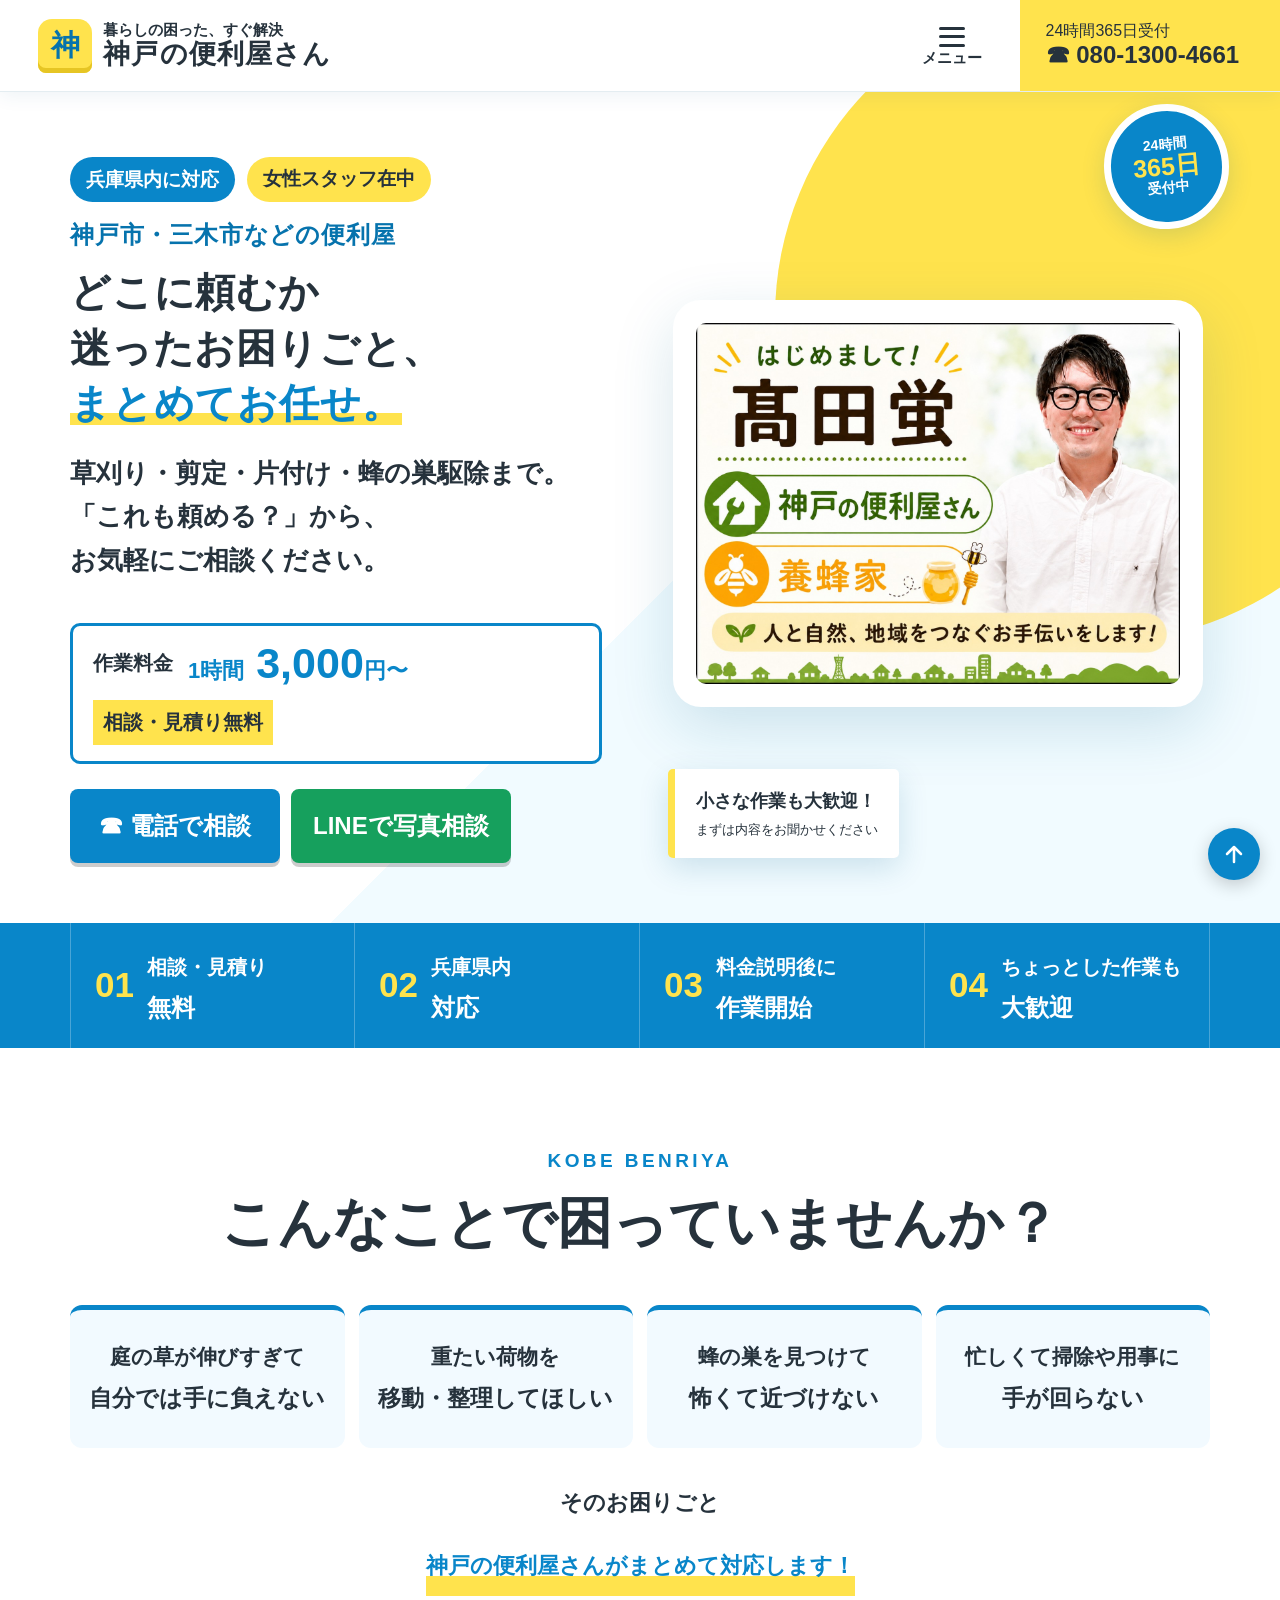
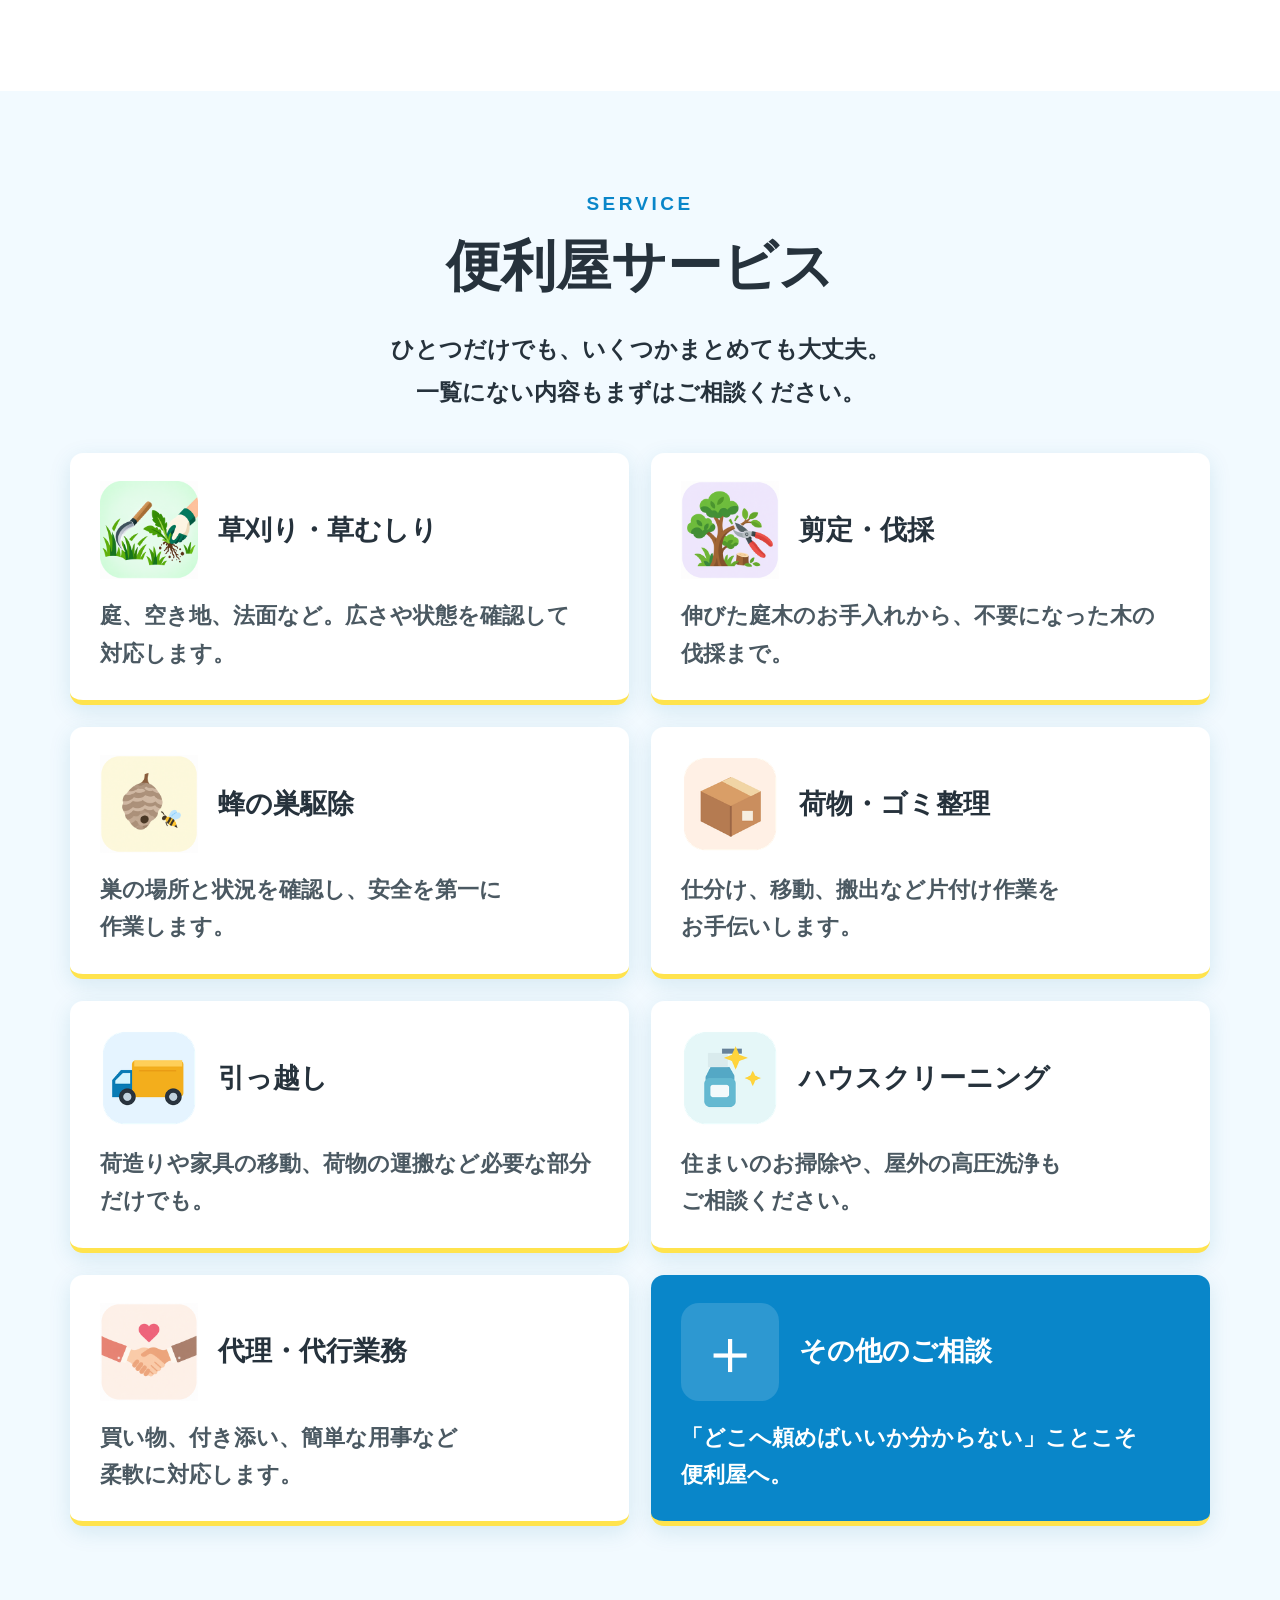
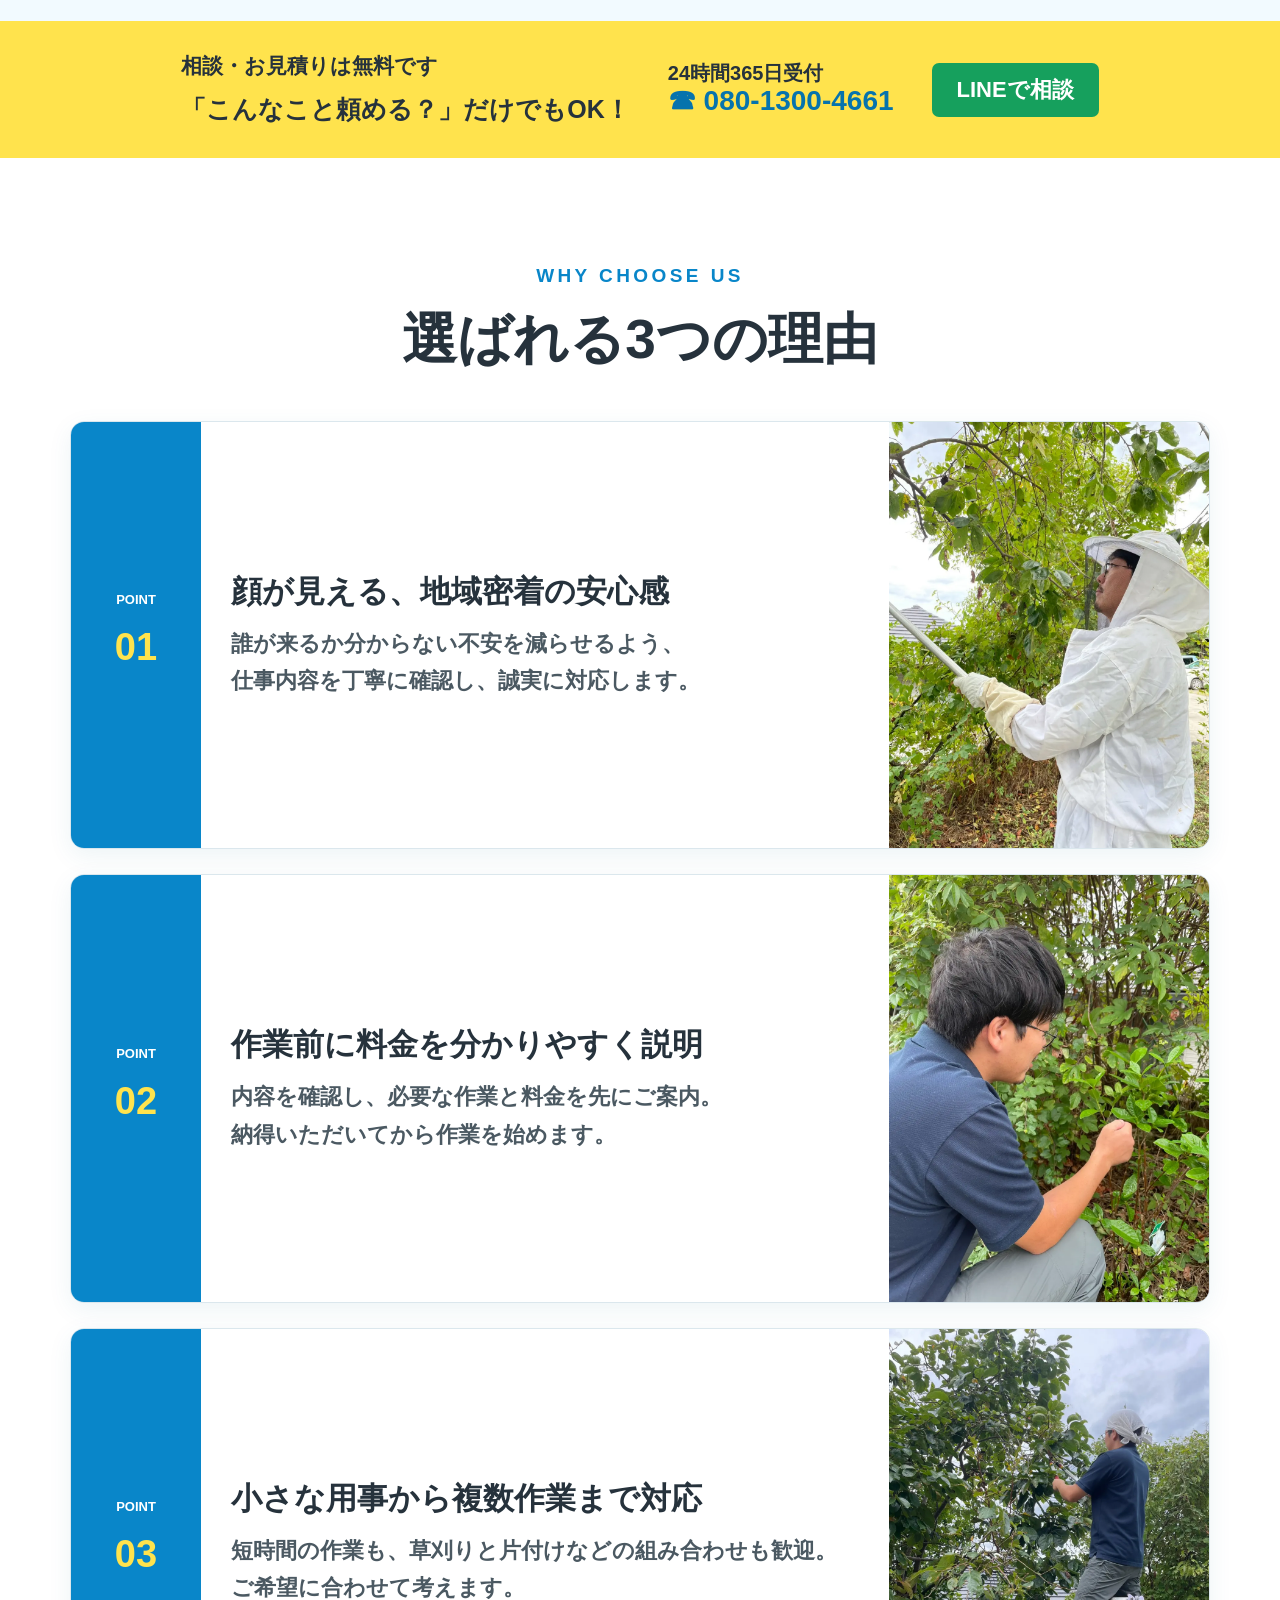
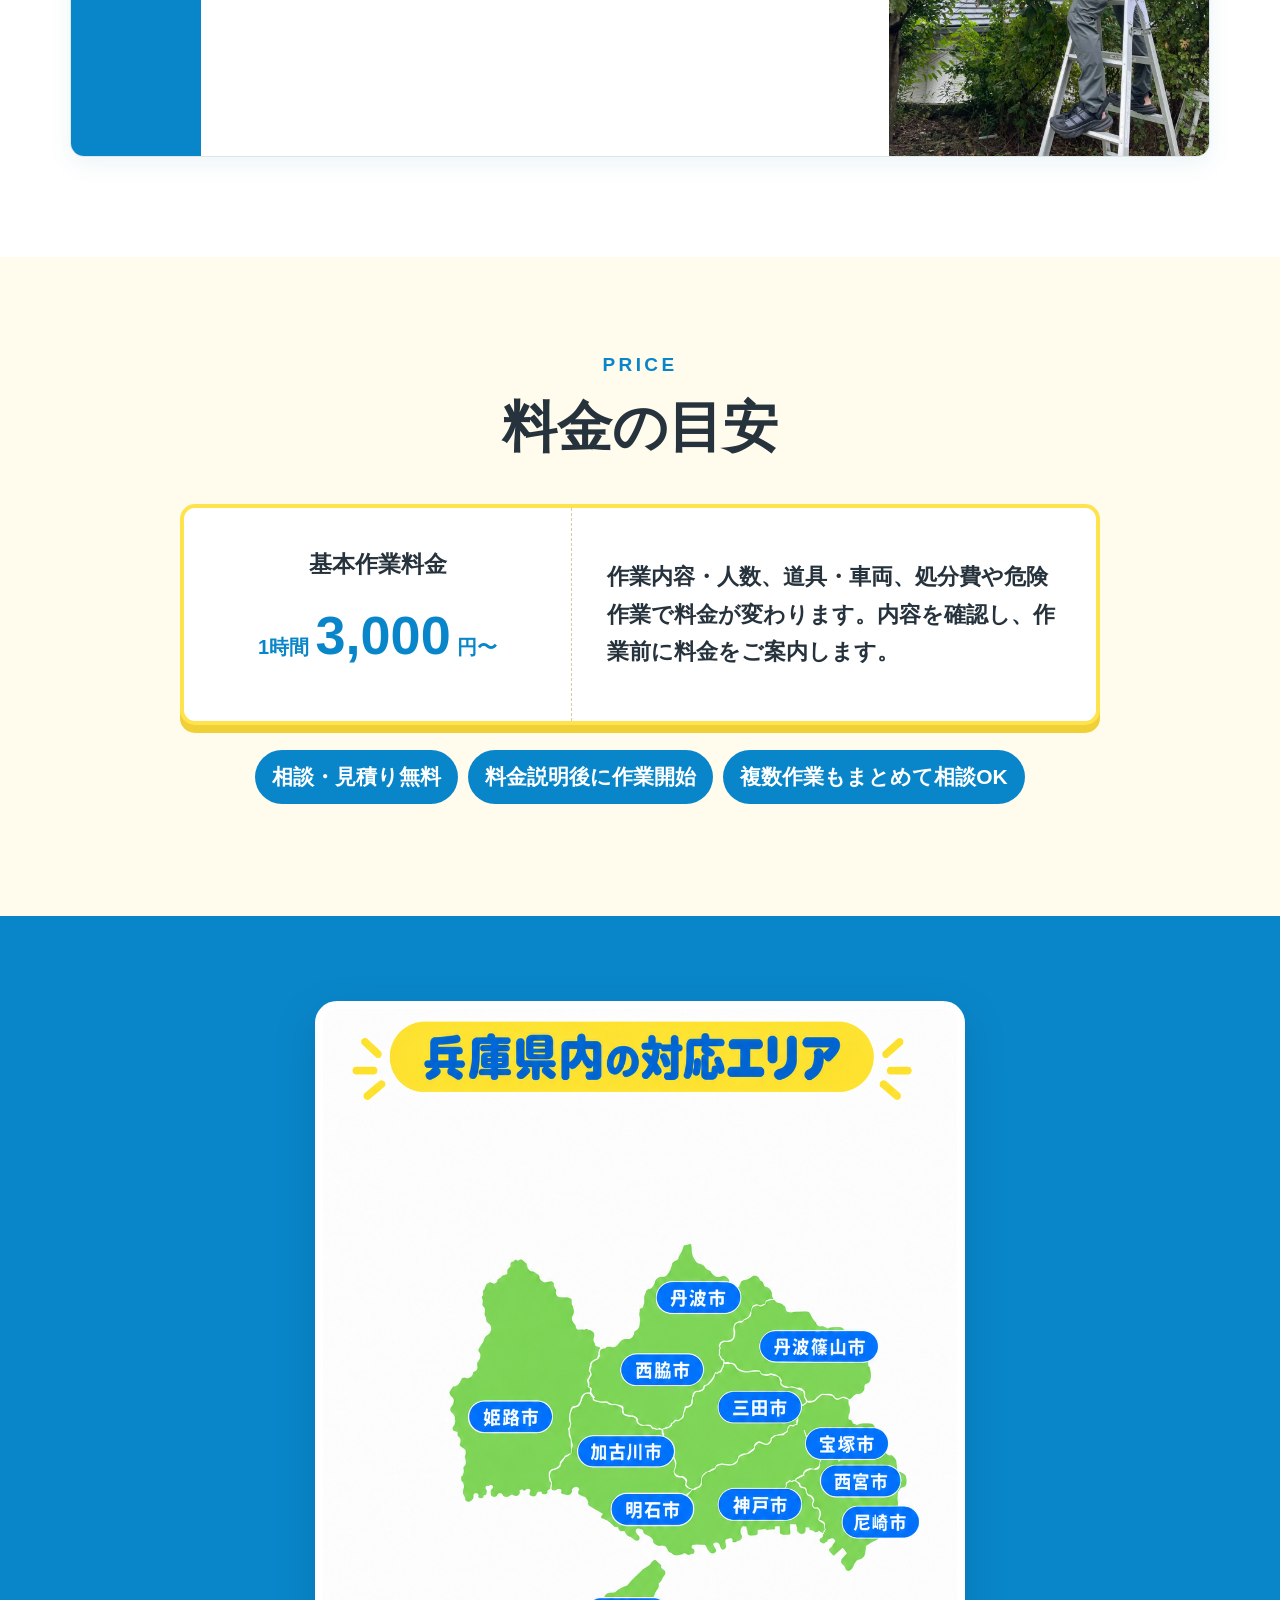
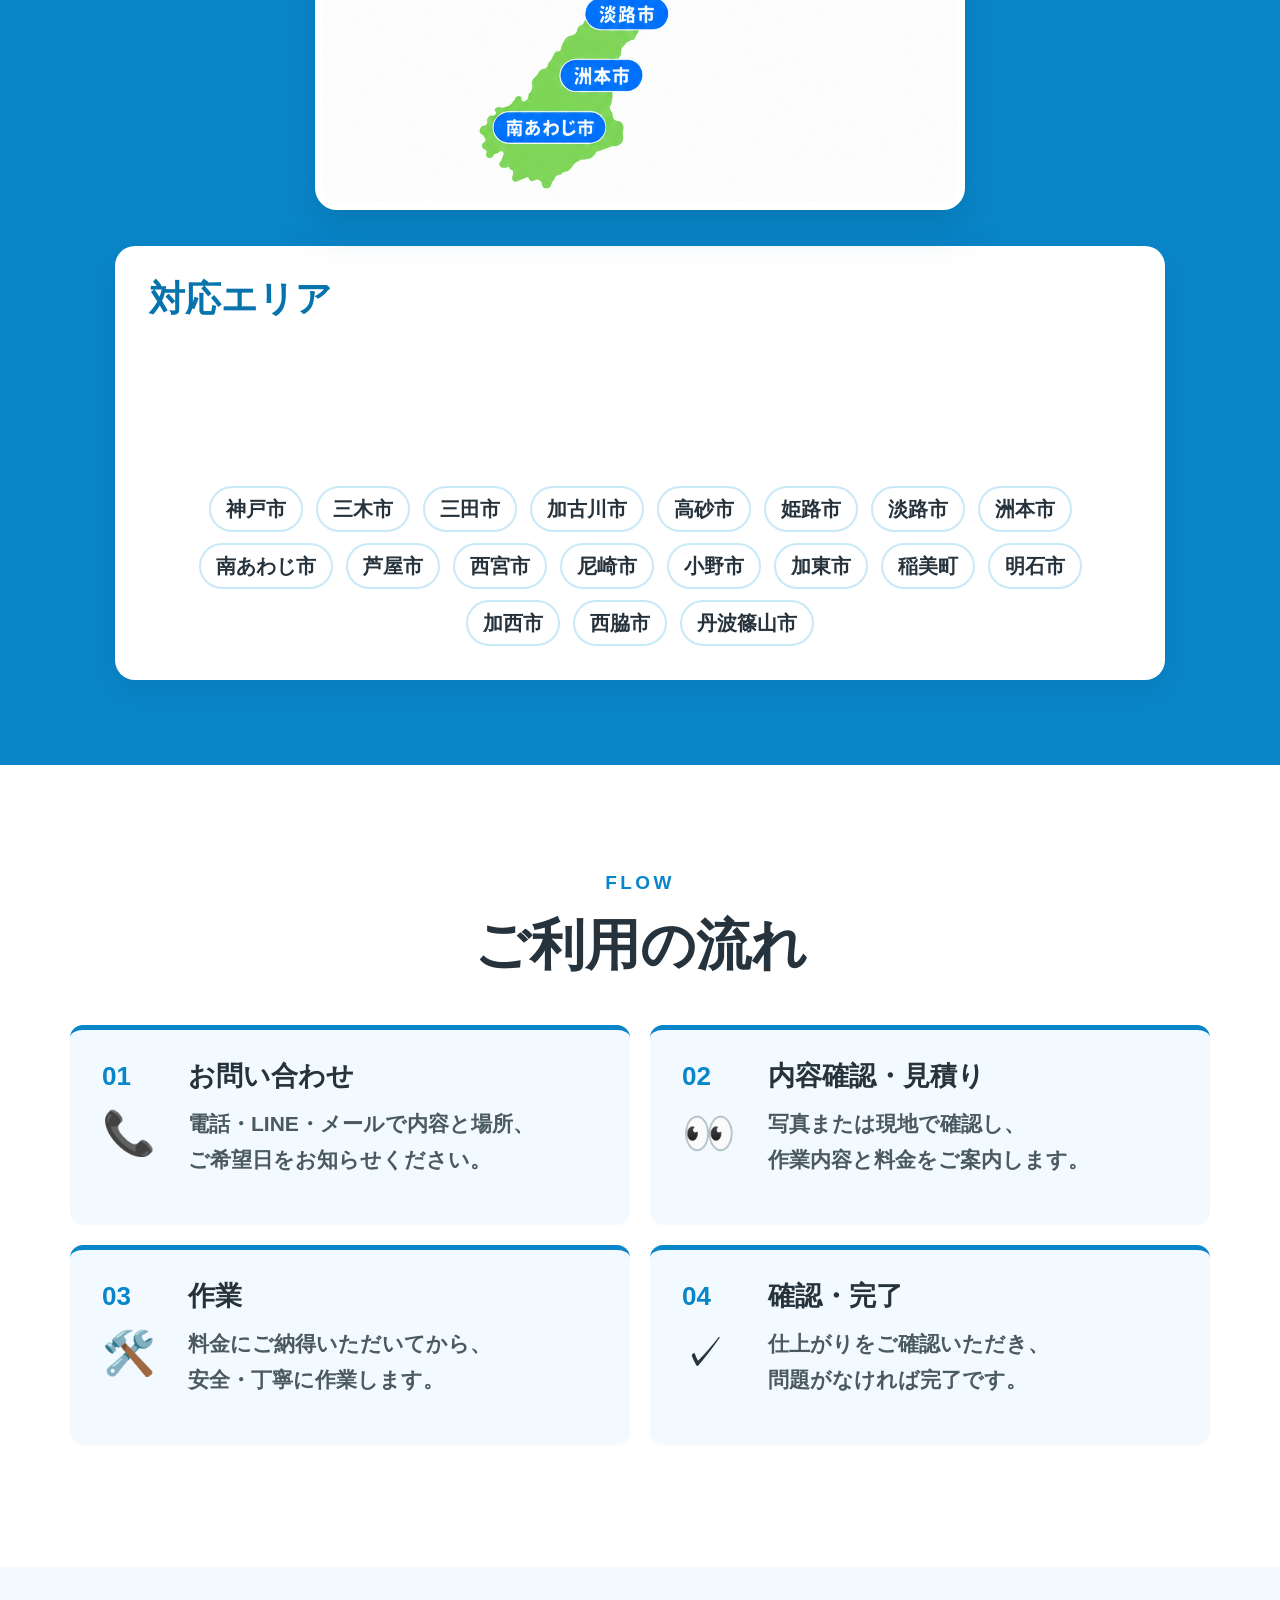
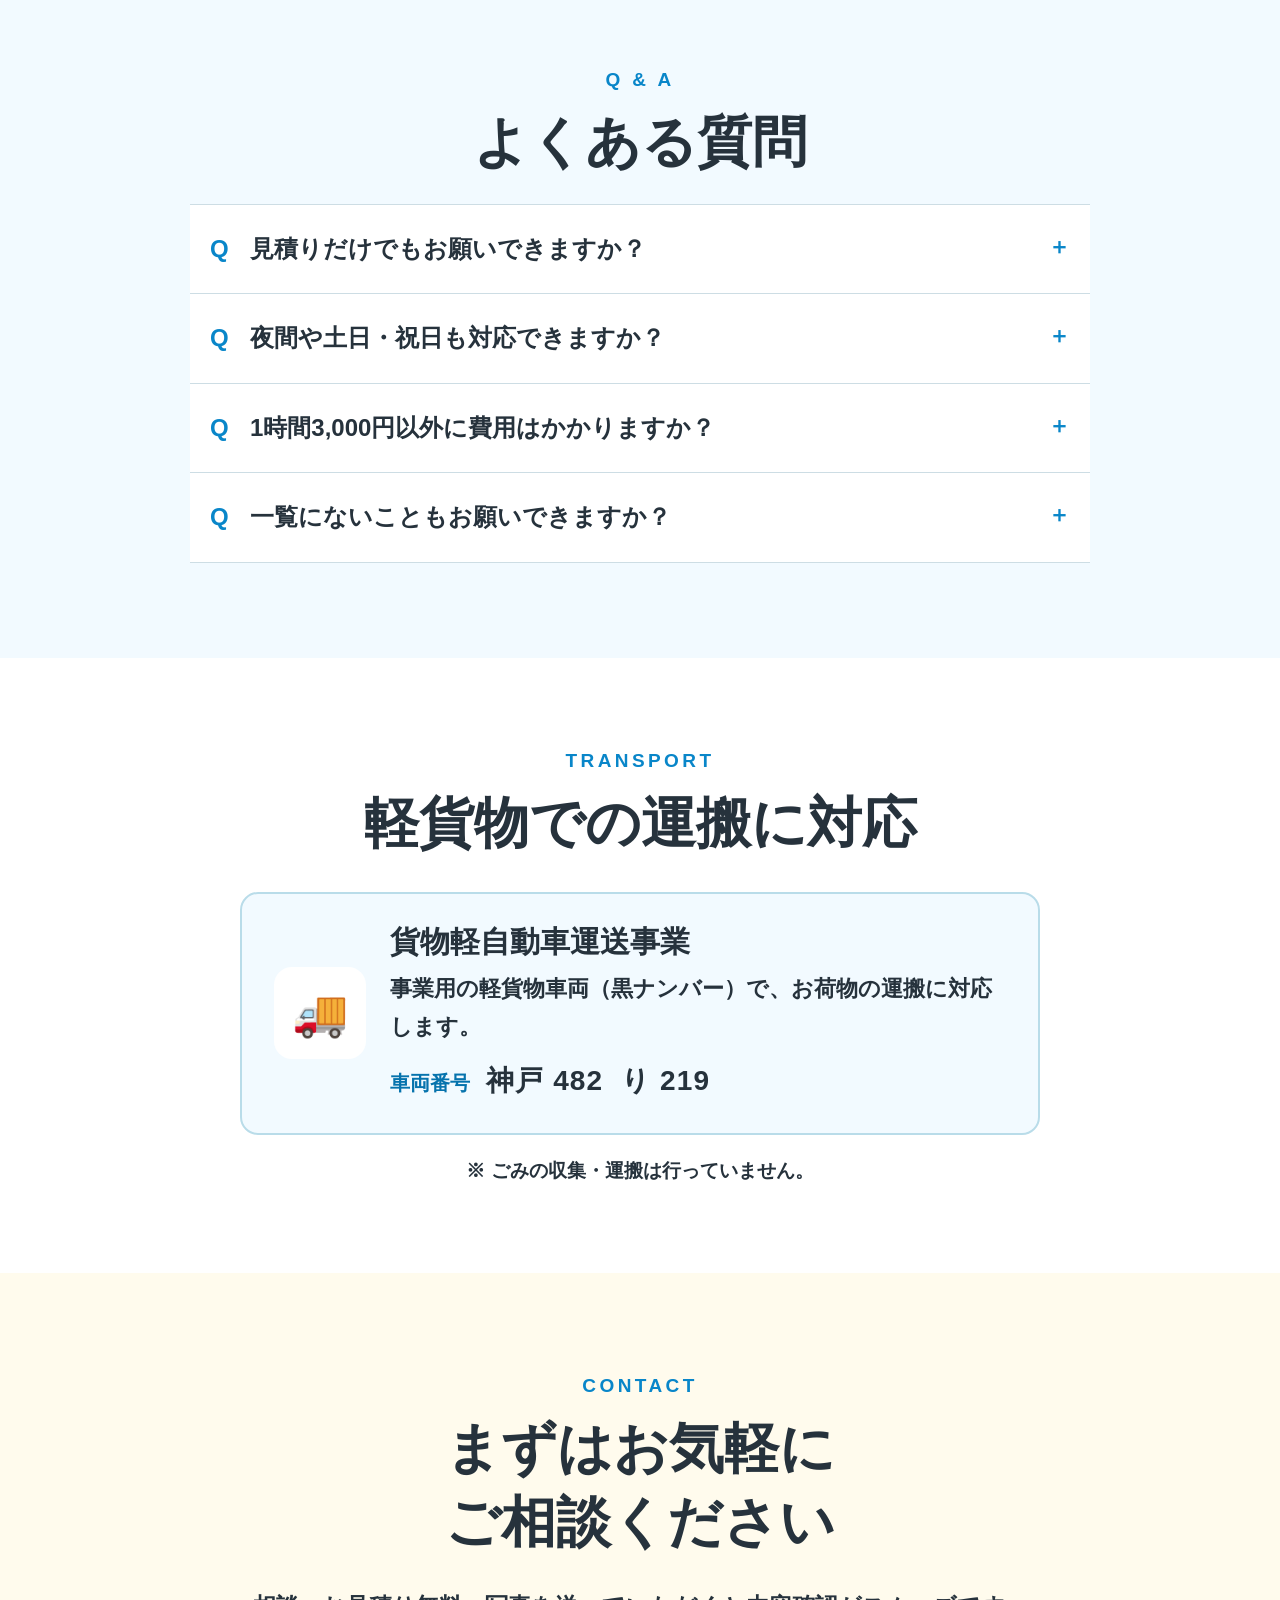
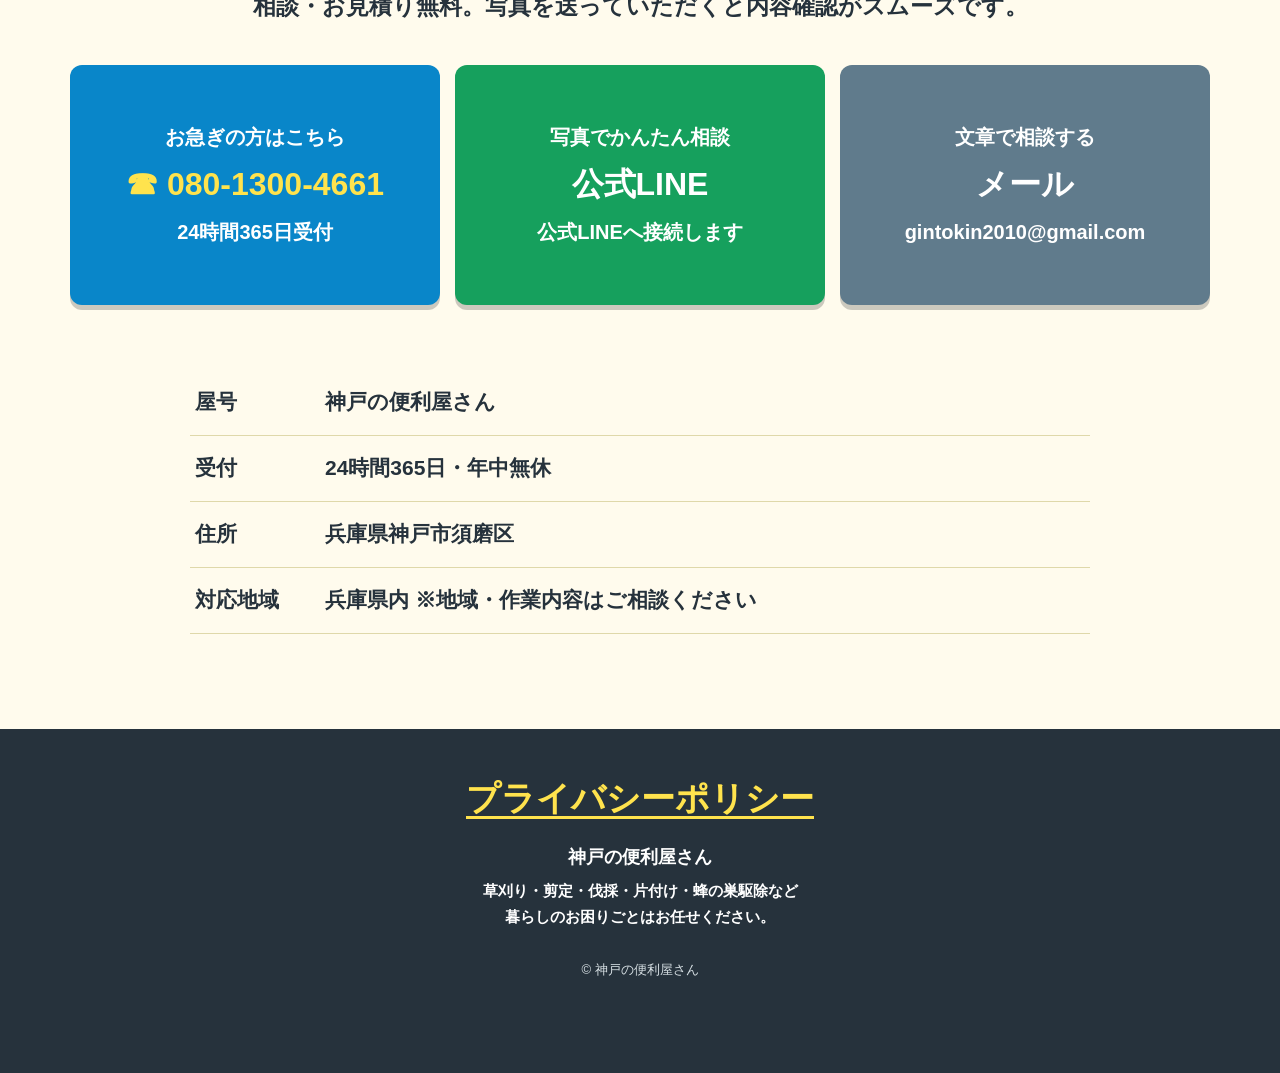
==== commit b579345d: "Add files via upload" ====
--- a/index.html
+++ b/index.html
@@ -3,16 +3,16 @@
 <head>
   <meta charset="utf-8"><meta name="viewport" content="width=device-width,initial-scale=1">
   <title>神戸の便利屋さん｜草刈り・剪定・片付け・蜂の巣駆除</title>
-  <meta name="description" content="神戸市須磨区の「神戸の便利屋さん」。神戸市・明石市・三木市などで、草刈り・剪定・伐採・片付け・蜂の巣駆除・引っ越しをお手伝いします。相談・見積り無料。電話・LINE・メールで24時間365日受付。作業日時はご相談ください。">
+  <meta name="description" content="神戸市須磨区の「神戸の便利屋さん」。神戸市（西区・北区・須磨区など）・三木市・明石市などで、草刈り・剪定・伐採・片付け・蜂の巣駆除・引っ越しをお手伝いします。相談・見積り無料。電話・LINE・メールで24時間365日受付。作業日時はご相談ください。">
   <meta name="robots" content="index,follow,max-image-preview:large">
   <meta name="format-detection" content="telephone=no">
   <meta property="og:type" content="website">
   <meta property="og:locale" content="ja_JP">
   <meta property="og:site_name" content="神戸の便利屋さん">
   <meta property="og:title" content="神戸の便利屋さん｜草刈り・剪定・片付け・蜂の巣駆除">
-  <meta property="og:description" content="神戸市須磨区の「神戸の便利屋さん」。神戸市・明石市・三木市などで、草刈り・剪定・伐採・片付け・蜂の巣駆除・引っ越しをお手伝いします。相談・見積り無料。電話・LINE・メールで24時間365日受付。作業日時はご相談ください。">
+  <meta property="og:description" content="神戸市須磨区の「神戸の便利屋さん」。神戸市（西区・北区・須磨区など）・三木市・明石市などで、草刈り・剪定・伐採・片付け・蜂の巣駆除・引っ越しをお手伝いします。相談・見積り無料。電話・LINE・メールで24時間365日受付。作業日時はご相談ください。">
   <link rel="icon" type="image/svg+xml" href="data:image/svg+xml,%3Csvg xmlns='http://www.w3.org/2000/svg' viewBox='0 0 64 64'%3E%3Crect width='64' height='64' rx='14' fill='%23ffe34d'/%3E%3Cpath d='M12 29 32 12l20 17v24H12z' fill='%230982c4'/%3E%3Cpath d='M27 53V36h10v17' fill='white'/%3E%3C/svg%3E">
-  <link rel="stylesheet" href="assets/style.css?v=5.3">
+  <link rel="stylesheet" href="assets/style.css?v=5.4">
   <script type="application/ld+json">
 {
   "@context": "https://schema.org",
@@ -139,7 +139,7 @@
     <section class="hero">
       <div class="hero-copy">
         <div class="hero-labels"><p class="local-label">兵庫県内に対応</p><p class="staff-label">女性スタッフ在中</p></div>
-        <h1><span class="hero-heading-context">神戸市須磨区の便利屋</span><span class="hero-heading-line">どこに頼むか</span><span class="hero-heading-line">迷ったお困りごと、</span><span class="hero-heading-line"><mark>まとめてお任せ。</mark></span></h1>
+        <h1><span class="hero-heading-context">神戸市・三木市などの便利屋</span><span class="hero-heading-line">どこに頼むか</span><span class="hero-heading-line">迷ったお困りごと、</span><span class="hero-heading-line"><mark>まとめてお任せ。</mark></span></h1>
         <p class="hero-text"><span class="text-line"><span class="phrase">草刈り・剪定・片付け・</span><span class="phrase">蜂の巣駆除まで。</span></span><span class="text-line"><span class="phrase">「これも頼める？」から、</span><span class="phrase">お気軽にご相談ください。</span></span></p>
         <div class="hero-price"><span>作業料金</span><strong><small>1時間</small> 3,000<small>円〜</small></strong><em>相談・見積り無料</em></div>
         <div class="hero-buttons"><a class="button phone" href="tel:08013004661">☎ 電話で相談</a><a class="button line" href="https://lin.ee/Pd40ce4">LINEで写真相談</a></div>
@@ -190,7 +190,7 @@
       <figure class="area-map city-map"><img src="assets/hyogo-city-map-green.png" alt="兵庫県内の対応エリアを示した地図" width="1122" height="1402" loading="lazy" decoding="async"></figure>
       <div class="area-municipalities">
         <h2>対応エリア</h2>
-        <p class="area-seo-lead">神戸市須磨区を拠点に、以下の地域でご相談を受け付けています。作業内容や場所をお知らせください。</p>
+        <p class="area-seo-lead">神戸市須磨区を拠点に、神戸市西区・北区をはじめ神戸市内、三木市など、以下の地域でご相談を受け付けています。作業内容や場所をお知らせください。</p>
         <ul>
           <li>神戸市</li><li>三木市</li><li>三田市</li><li>加古川市</li><li>高砂市</li><li>姫路市</li><li>淡路市</li><li>洲本市</li><li>南あわじ市</li><li>芦屋市</li><li>西宮市</li><li>尼崎市</li><li>小野市</li><li>加東市</li><li>稲美町</li><li>明石市</li><li>加西市</li><li>西脇市</li><li>丹波篠山市</li>
         </ul>
